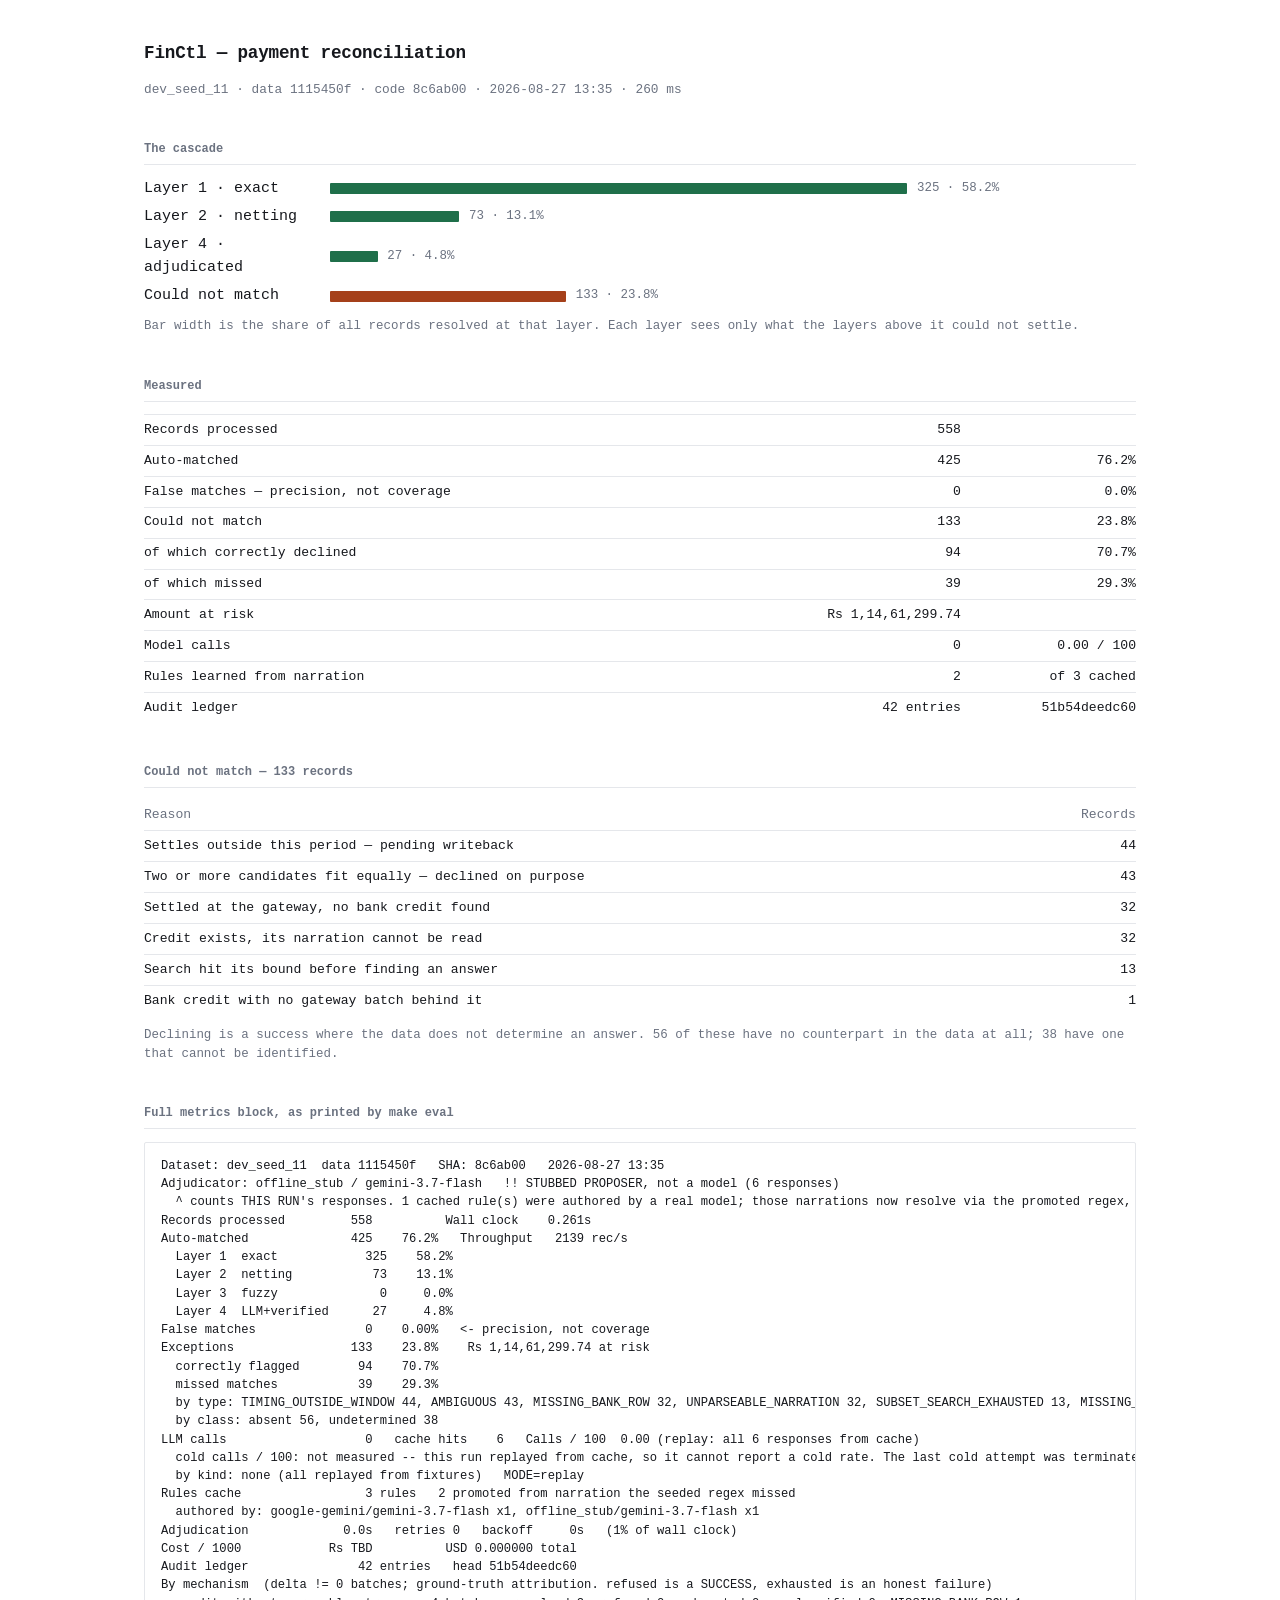
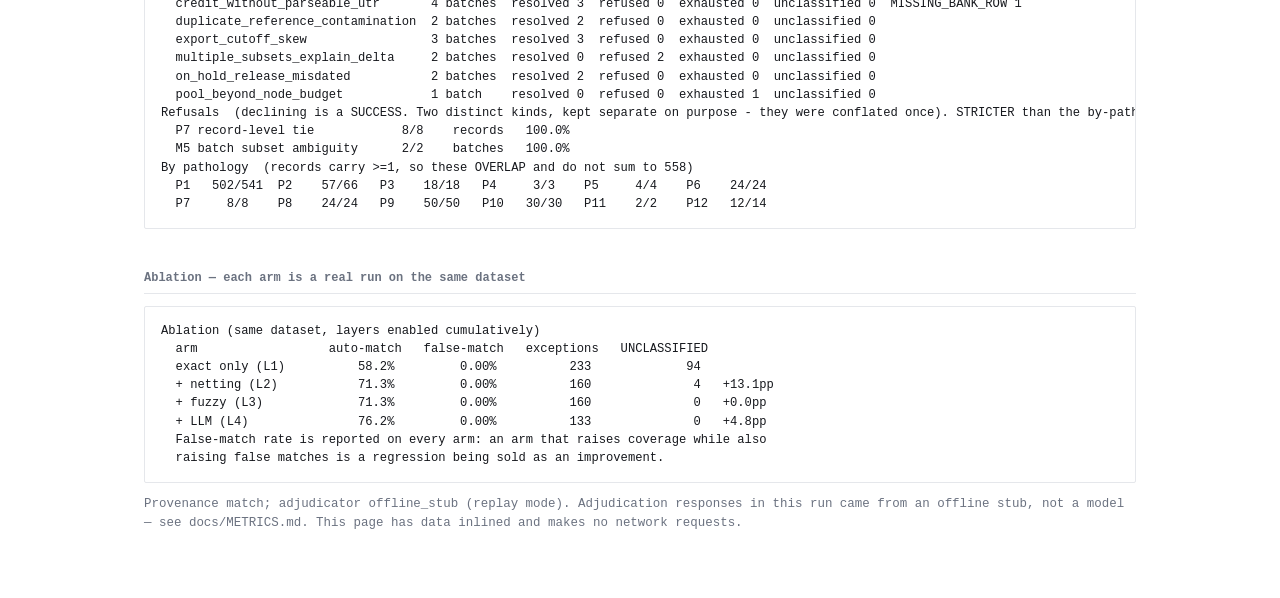
==== docs/index.html @ e1e8242c "Block 3: container, health check, static report, deploy blueprint Deploy artifacts, verified locally" ====
<!DOCTYPE html>
<html lang="en">
<head>
<meta charset="utf-8">
<meta name="viewport" content="width=device-width, initial-scale=1">
<title>FinCtl — reconciliation run</title>
<style>
  :root {
    --ink: #16181d; --muted: #6b7280; --rule: #e5e7eb; --bg: #ffffff;
    --resolved: #1f6f4a; --exception: #a5401a;
  }
  @media (prefers-color-scheme: dark) {
    :root {
      --ink: #e8eaed; --muted: #9aa0a6; --rule: #2c2f35; --bg: #14161a;
      --resolved: #4fae82; --exception: #d97a51;
    }
  }
  * { box-sizing: border-box; }
  body {
    margin: 0; padding: 2.5rem 1.25rem 4rem; background: var(--bg); color: var(--ink);
    font: 400 15px/1.55 ui-monospace, SFMono-Regular, "SF Mono", Menlo, Consolas, monospace;
    font-variant-numeric: tabular-nums;
  }
  main { max-width: 62rem; margin: 0 auto; }
  h1 { font-size: 1.1rem; font-weight: 600; margin: 0 0 .25rem; letter-spacing: -0.01em; }
  .run { color: var(--muted); font-size: .8rem; margin-bottom: 2.25rem; }
  h2 {
    font-size: .75rem; font-weight: 600; text-transform: none; color: var(--muted);
    margin: 2.5rem 0 .75rem; padding-bottom: .35rem; border-bottom: 1px solid var(--rule);
  }
  table { width: 100%; border-collapse: collapse; font-size: .82rem; }
  th { text-align: left; font-weight: 500; color: var(--muted); padding: .3rem 0; }
  td { padding: .3rem 0; border-top: 1px solid var(--rule); }
  td.n, th.n { text-align: right; font-variant-numeric: tabular-nums; }
  .cascade div { margin: .3rem 0; display: flex; align-items: center; gap: .6rem; }
  .cascade .bar {
    height: .7rem; background: var(--resolved); border-radius: 1px; min-width: 1px;
  }
  .cascade .lbl { width: 11rem; flex: none; }
  .cascade .val { color: var(--muted); font-size: .78rem; }
  .ex .bar { background: var(--exception); }
  pre {
    background: transparent; border: 1px solid var(--rule); border-radius: 2px;
    padding: .9rem 1rem; overflow-x: auto; font-size: .76rem; line-height: 1.5;
  }
  .note { color: var(--muted); font-size: .78rem; margin: .6rem 0 0; }
  a { color: inherit; }
  a:focus-visible, :focus-visible { outline: 2px solid currentColor; outline-offset: 2px; }
  @media (prefers-reduced-motion: reduce) { * { transition: none !important; } }
</style>
</head>
<body>
<main>
  <h1>FinCtl — payment reconciliation</h1>
  <p class="run">dev_seed_11 · data 1115450f · code 8c6ab00 · 2026-08-27 13:35 · 260 ms</p>

  <h2>The cascade</h2>
  <div class="cascade"><div><span class="lbl">Layer 1 · exact</span><span class="bar" style="width:58.24%"></span><span class="val">325 · 58.2%</span></div><div><span class="lbl">Layer 2 · netting</span><span class="bar" style="width:13.08%"></span><span class="val">73 · 13.1%</span></div><div><span class="lbl">Layer 4 · adjudicated</span><span class="bar" style="width:4.84%"></span><span class="val">27 · 4.8%</span></div><div class="ex"><span class="lbl">Could not match</span><span class="bar" style="width:23.84%"></span><span class="val">133 · 23.8%</span></div></div>
  <p class="note">Bar width is the share of all records resolved at that layer. Each layer sees only what the layers above it could not settle.</p>

  <h2>Measured</h2>
  <table>
    <tbody><tr><td>Records processed</td><td class='n'>558</td><td class='n'></td></tr><tr><td>Auto-matched</td><td class='n'>425</td><td class='n'>76.2%</td></tr><tr><td>False matches — precision, not coverage</td><td class='n'>0</td><td class='n'>0.0%</td></tr><tr><td>Could not match</td><td class='n'>133</td><td class='n'>23.8%</td></tr><tr><td>  of which correctly declined</td><td class='n'>94</td><td class='n'>70.7%</td></tr><tr><td>  of which missed</td><td class='n'>39</td><td class='n'>29.3%</td></tr><tr><td>Amount at risk</td><td class='n'>Rs 1,14,61,299.74</td><td class='n'></td></tr><tr><td>Model calls</td><td class='n'>0</td><td class='n'>0.00 / 100</td></tr><tr><td>Rules learned from narration</td><td class='n'>2</td><td class='n'>of 3 cached</td></tr><tr><td>Audit ledger</td><td class='n'>42 entries</td><td class='n'>51b54deedc60</td></tr></tbody>
  </table>

  <h2>Could not match — 133 records</h2>
  <table>
    <thead><tr><th>Reason</th><th class="n">Records</th></tr></thead>
    <tbody><tr><td>Settles outside this period — pending writeback</td><td class='n'>44</td></tr><tr><td>Two or more candidates fit equally — declined on purpose</td><td class='n'>43</td></tr><tr><td>Settled at the gateway, no bank credit found</td><td class='n'>32</td></tr><tr><td>Credit exists, its narration cannot be read</td><td class='n'>32</td></tr><tr><td>Search hit its bound before finding an answer</td><td class='n'>13</td></tr><tr><td>Bank credit with no gateway batch behind it</td><td class='n'>1</td></tr></tbody>
  </table>
  <p class="note">Declining is a success where the data does not determine an answer. 56 of these have no counterpart in the data at all; 38 have one that cannot be identified.</p>

  <h2>Full metrics block, as printed by <code>make eval</code></h2>
  <pre>Dataset: dev_seed_11  data 1115450f   SHA: 8c6ab00   2026-08-27 13:35
Adjudicator: offline_stub / gemini-3.7-flash   !! STUBBED PROPOSER, not a model (6 responses)
  ^ counts THIS RUN&#x27;s responses. 1 cached rule(s) were authored by a real model; those narrations now resolve via the promoted regex, so their fixtures are never consulted and the model does not appear above. Its contribution moved from the response cache into the rules cache, which is what promotion is for.
Records processed         558          Wall clock    0.261s
Auto-matched              425    76.2%   Throughput   2139 rec/s
  Layer 1  exact            325    58.2%
  Layer 2  netting           73    13.1%
  Layer 3  fuzzy              0     0.0%
  Layer 4  LLM+verified      27     4.8%
False matches               0    0.00%   &lt;- precision, not coverage
Exceptions                133    23.8%    Rs 1,14,61,299.74 at risk
  correctly flagged        94    70.7%
  missed matches           39    29.3%
  by type: TIMING_OUTSIDE_WINDOW 44, AMBIGUOUS 43, MISSING_BANK_ROW 32, UNPARSEABLE_NARRATION 32, SUBSET_SEARCH_EXHAUSTED 13, MISSING_GATEWAY_ROW 1
  by class: absent 56, undetermined 38
LLM calls                   0   cache hits    6   Calls / 100  0.00 (replay: all 6 responses from cache)
  cold calls / 100: not measured -- this run replayed from cache, so it cannot report a cold rate. The last cold attempt was terminated by provider quota exhaustion; see docs/METRICS.md.
  by kind: none (all replayed from fixtures)   MODE=replay
Rules cache                 3 rules   2 promoted from narration the seeded regex missed
  authored by: google-gemini/gemini-3.7-flash x1, offline_stub/gemini-3.7-flash x1
Adjudication             0.0s   retries 0   backoff     0s   (1% of wall clock)
Cost / 1000            Rs TBD          USD 0.000000 total
Audit ledger               42 entries   head 51b54deedc60
By mechanism  (delta != 0 batches; ground-truth attribution. refused is a SUCCESS, exhausted is an honest failure)
  credit_without_parseable_utr       4 batches  resolved 3  refused 0  exhausted 0  unclassified 0  MISSING_BANK_ROW 1
  duplicate_reference_contamination  2 batches  resolved 2  refused 0  exhausted 0  unclassified 0
  export_cutoff_skew                 3 batches  resolved 3  refused 0  exhausted 0  unclassified 0
  multiple_subsets_explain_delta     2 batches  resolved 0  refused 2  exhausted 0  unclassified 0
  on_hold_release_misdated           2 batches  resolved 2  refused 0  exhausted 0  unclassified 0
  pool_beyond_node_budget            1 batch    resolved 0  refused 0  exhausted 1  unclassified 0
Refusals  (declining is a SUCCESS. Two distinct kinds, kept separate on purpose - they were conflated once). STRICTER than the by-pathology row below: that asks whether the engine avoided a wrong answer, this asks whether it gave the right answer for the right reason - a declared AMBIGUOUS, not merely an absence.
  P7 record-level tie            8/8    records   100.0%
  M5 batch subset ambiguity      2/2    batches   100.0%
By pathology  (records carry &gt;=1, so these OVERLAP and do not sum to 558)
  P1   502/541  P2    57/66   P3    18/18   P4     3/3    P5     4/4    P6    24/24
  P7     8/8    P8    24/24   P9    50/50   P10   30/30   P11    2/2    P12   12/14</pre>

  <h2>Ablation — each arm is a real run on the same dataset</h2>
  <pre>
Ablation (same dataset, layers enabled cumulatively)
  arm                  auto-match   false-match   exceptions   UNCLASSIFIED
  exact only (L1)          58.2%         0.00%          233             94
  + netting (L2)           71.3%         0.00%          160              4   +13.1pp
  + fuzzy (L3)             71.3%         0.00%          160              0   +0.0pp
  + LLM (L4)               76.2%         0.00%          133              0   +4.8pp
  False-match rate is reported on every arm: an arm that raises coverage while also
  raising false matches is a regression being sold as an improvement.</pre>

  <p class="note">Provenance match; adjudicator offline_stub (replay mode). Adjudication responses in this run came from an offline stub, not a model — see docs/METRICS.md. This page has data inlined and makes no network requests.</p>
</main>
<script id="run-data" type="application/json">{
  "ablation": "\nAblation (same dataset, layers enabled cumulatively)\n  arm                  auto-match   false-match   exceptions   UNCLASSIFIED\n  exact only (L1)          58.2%         0.00%          233             94\n  + netting (L2)           71.3%         0.00%          160              4   +13.1pp\n  + fuzzy (L3)             71.3%         0.00%          160              0   +0.0pp\n  + LLM (L4)               76.2%         0.00%          133              0   +4.8pp\n  False-match rate is reported on every arm: an arm that raises coverage while also\n  raising false matches is a regression being sold as an improvement.",
  "at_risk_paise": 1146129974,
  "auto_matched": 425,
  "block": "Dataset: dev_seed_11  data 1115450f   SHA: 8c6ab00   2026-08-27 13:35\nAdjudicator: offline_stub / gemini-3.7-flash   !! STUBBED PROPOSER, not a model (6 responses)\n  ^ counts THIS RUN's responses. 1 cached rule(s) were authored by a real model; those narrations now resolve via the promoted regex, so their fixtures are never consulted and the model does not appear above. Its contribution moved from the response cache into the rules cache, which is what promotion is for.\nRecords processed         558          Wall clock    0.261s\nAuto-matched              425    76.2%   Throughput   2139 rec/s\n  Layer 1  exact            325    58.2%\n  Layer 2  netting           73    13.1%\n  Layer 3  fuzzy              0     0.0%\n  Layer 4  LLM+verified      27     4.8%\nFalse matches               0    0.00%   <- precision, not coverage\nExceptions                133    23.8%    Rs 1,14,61,299.74 at risk\n  correctly flagged        94    70.7%\n  missed matches           39    29.3%\n  by type: TIMING_OUTSIDE_WINDOW 44, AMBIGUOUS 43, MISSING_BANK_ROW 32, UNPARSEABLE_NARRATION 32, SUBSET_SEARCH_EXHAUSTED 13, MISSING_GATEWAY_ROW 1\n  by class: absent 56, undetermined 38\nLLM calls                   0   cache hits    6   Calls / 100  0.00 (replay: all 6 responses from cache)\n  cold calls / 100: not measured -- this run replayed from cache, so it cannot report a cold rate. The last cold attempt was terminated by provider quota exhaustion; see docs/METRICS.md.\n  by kind: none (all replayed from fixtures)   MODE=replay\nRules cache                 3 rules   2 promoted from narration the seeded regex missed\n  authored by: google-gemini/gemini-3.7-flash x1, offline_stub/gemini-3.7-flash x1\nAdjudication             0.0s   retries 0   backoff     0s   (1% of wall clock)\nCost / 1000            Rs TBD          USD 0.000000 total\nAudit ledger               42 entries   head 51b54deedc60\nBy mechanism  (delta != 0 batches; ground-truth attribution. refused is a SUCCESS, exhausted is an honest failure)\n  credit_without_parseable_utr       4 batches  resolved 3  refused 0  exhausted 0  unclassified 0  MISSING_BANK_ROW 1\n  duplicate_reference_contamination  2 batches  resolved 2  refused 0  exhausted 0  unclassified 0\n  export_cutoff_skew                 3 batches  resolved 3  refused 0  exhausted 0  unclassified 0\n  multiple_subsets_explain_delta     2 batches  resolved 0  refused 2  exhausted 0  unclassified 0\n  on_hold_release_misdated           2 batches  resolved 2  refused 0  exhausted 0  unclassified 0\n  pool_beyond_node_budget            1 batch    resolved 0  refused 0  exhausted 1  unclassified 0\nRefusals  (declining is a SUCCESS. Two distinct kinds, kept separate on purpose - they were conflated once). STRICTER than the by-pathology row below: that asks whether the engine avoided a wrong answer, this asks whether it gave the right answer for the right reason - a declared AMBIGUOUS, not merely an absence.\n  P7 record-level tie            8/8    records   100.0%\n  M5 batch subset ambiguity      2/2    batches   100.0%\nBy pathology  (records carry >=1, so these OVERLAP and do not sum to 558)\n  P1   502/541  P2    57/66   P3    18/18   P4     3/3    P5     4/4    P6    24/24\n  P7     8/8    P8    24/24   P9    50/50   P10   30/30   P11    2/2    P12   12/14",
  "by_class": {
    "absent": 56,
    "undetermined": 38
  },
  "by_mechanism": {
    "credit_without_parseable_utr": {
      "MISSING_BANK_ROW": 1,
      "batches": 4,
      "exhausted": 0,
      "refused": 0,
      "resolved": 3,
      "unclassified": 0
    },
    "duplicate_reference_contamination": {
      "batches": 2,
      "exhausted": 0,
      "refused": 0,
      "resolved": 2,
      "unclassified": 0
    },
    "export_cutoff_skew": {
      "batches": 3,
      "exhausted": 0,
      "refused": 0,
      "resolved": 3,
      "unclassified": 0
    },
    "multiple_subsets_explain_delta": {
      "batches": 2,
      "exhausted": 0,
      "refused": 2,
      "resolved": 0,
      "unclassified": 0
    },
    "on_hold_release_misdated": {
      "batches": 2,
      "exhausted": 0,
      "refused": 0,
      "resolved": 2,
      "unclassified": 0
    },
    "pool_beyond_node_budget": {
      "batches": 1,
      "exhausted": 1,
      "refused": 0,
      "resolved": 0,
      "unclassified": 0
    }
  },
  "by_type": {
    "AMBIGUOUS": 43,
    "MISSING_BANK_ROW": 32,
    "MISSING_GATEWAY_ROW": 1,
    "SUBSET_SEARCH_EXHAUSTED": 13,
    "TIMING_OUTSIDE_WINDOW": 44,
    "UNPARSEABLE_NARRATION": 32
  },
  "correctly_flagged": 94,
  "dataset": "dev_seed_11",
  "exceptions": 133,
  "false_matches": 0,
  "ledger": {
    "entries": 42,
    "head": "51b54deedc60475a459a8b2348e35f7e70ed0dfeee992569b59bfbdd0875f4ac"
  },
  "llm": {
    "cache_hits": 6,
    "calls": 0,
    "mode": "replay",
    "model_versions": [
      "gemini-3.7-flash"
    ],
    "provider": "offline_stub",
    "real_responses": 0,
    "retries": 0,
    "rules_by_source": {
      "google-gemini/gemini-3.7-flash": 1,
      "offline_stub/gemini-3.7-flash": 1
    },
    "rules_promoted": 2,
    "rules_total": 3,
    "stubbed": true
  },
  "missed_matches": 39,
  "per_layer": {
    "1": 325,
    "2": 73,
    "4": 27
  },
  "per_pathology": {
    "1": [
      502,
      541
    ],
    "10": [
      30,
      30
    ],
    "11": [
      2,
      2
    ],
    "12": [
      12,
      14
    ],
    "2": [
      57,
      66
    ],
    "3": [
      18,
      18
    ],
    "4": [
      3,
      3
    ],
    "5": [
      4,
      4
    ],
    "6": [
      24,
      24
    ],
    "7": [
      8,
      8
    ],
    "8": [
      24,
      24
    ],
    "9": [
      50,
      50
    ]
  },
  "provenance": {
    "dataset_sha": "1115450f",
    "git_sha": "8c6ab00",
    "manifest_state": "match",
    "started_at_utc": "2026-08-27 13:35",
    "trustworthy": true
  },
  "records": 558,
  "refusals": {
    "M5 batch subset ambiguity": [
      2,
      2
    ],
    "P7 record-level tie": [
      8,
      8
    ]
  },
  "unclassified": 0,
  "wall_clock_ms": 260
}</script>
</body>
</html>
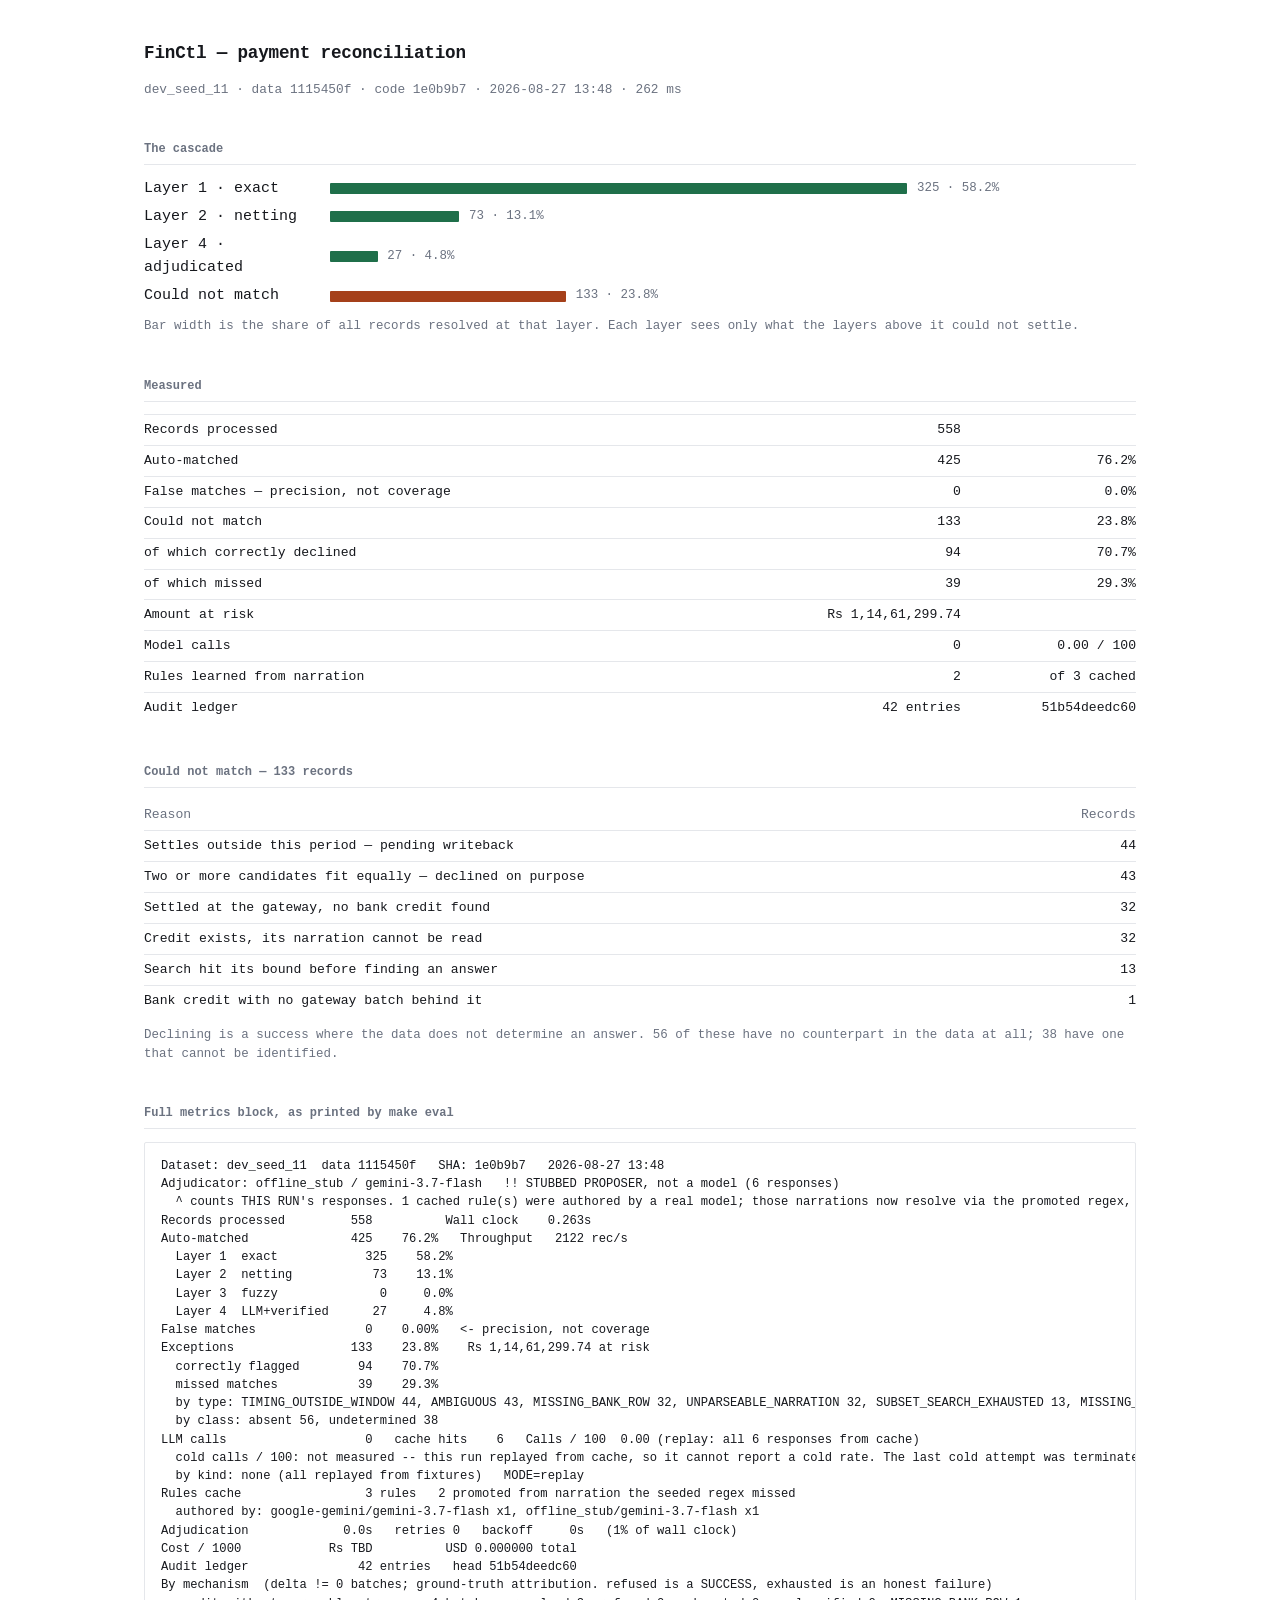
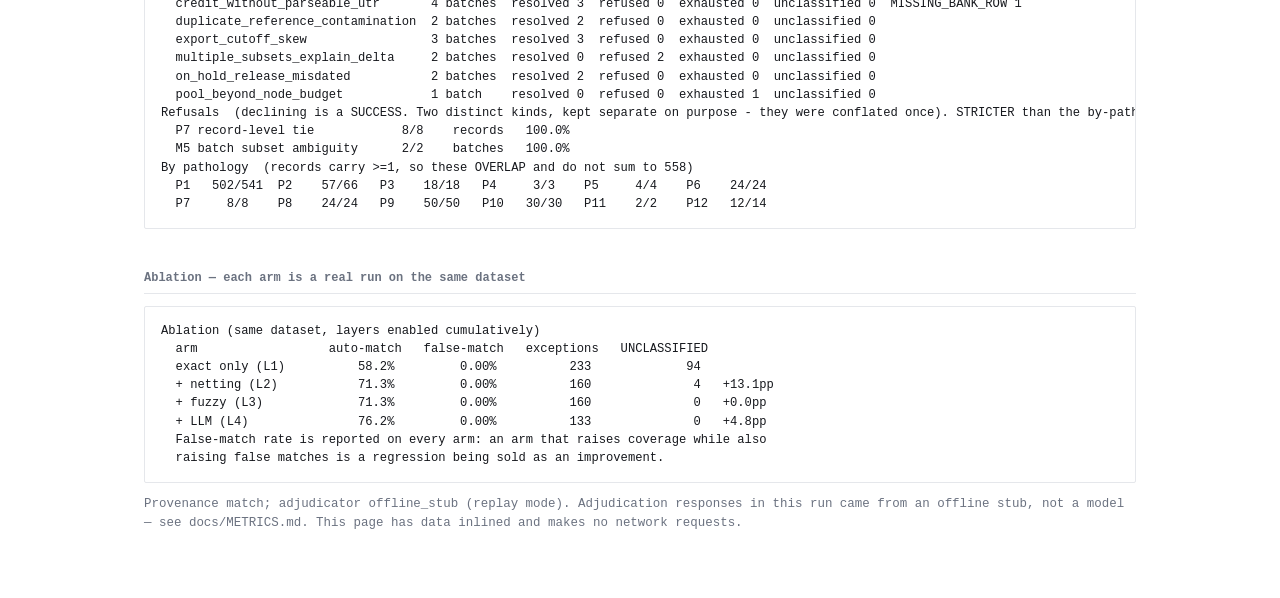
==== commit 4427bd48: "Re-render report so the published page names the commit that produced it" ====
--- a/docs/index.html
+++ b/docs/index.html
@@ -52,7 +52,7 @@
 <body>
 <main>
   <h1>FinCtl — payment reconciliation</h1>
-  <p class="run">dev_seed_11 · data 1115450f · code 8c6ab00 · 2026-08-27 13:35 · 260 ms</p>
+  <p class="run">dev_seed_11 · data 1115450f · code 1e0b9b7 · 2026-08-27 13:48 · 262 ms</p>
 
   <h2>The cascade</h2>
   <div class="cascade"><div><span class="lbl">Layer 1 · exact</span><span class="bar" style="width:58.24%"></span><span class="val">325 · 58.2%</span></div><div><span class="lbl">Layer 2 · netting</span><span class="bar" style="width:13.08%"></span><span class="val">73 · 13.1%</span></div><div><span class="lbl">Layer 4 · adjudicated</span><span class="bar" style="width:4.84%"></span><span class="val">27 · 4.8%</span></div><div class="ex"><span class="lbl">Could not match</span><span class="bar" style="width:23.84%"></span><span class="val">133 · 23.8%</span></div></div>
@@ -71,11 +71,11 @@
   <p class="note">Declining is a success where the data does not determine an answer. 56 of these have no counterpart in the data at all; 38 have one that cannot be identified.</p>
 
   <h2>Full metrics block, as printed by <code>make eval</code></h2>
-  <pre>Dataset: dev_seed_11  data 1115450f   SHA: 8c6ab00   2026-08-27 13:35
+  <pre>Dataset: dev_seed_11  data 1115450f   SHA: 1e0b9b7   2026-08-27 13:48
 Adjudicator: offline_stub / gemini-3.7-flash   !! STUBBED PROPOSER, not a model (6 responses)
   ^ counts THIS RUN&#x27;s responses. 1 cached rule(s) were authored by a real model; those narrations now resolve via the promoted regex, so their fixtures are never consulted and the model does not appear above. Its contribution moved from the response cache into the rules cache, which is what promotion is for.
-Records processed         558          Wall clock    0.261s
-Auto-matched              425    76.2%   Throughput   2139 rec/s
+Records processed         558          Wall clock    0.263s
+Auto-matched              425    76.2%   Throughput   2122 rec/s
   Layer 1  exact            325    58.2%
   Layer 2  netting           73    13.1%
   Layer 3  fuzzy              0     0.0%
@@ -125,7 +125,7 @@
   "ablation": "\nAblation (same dataset, layers enabled cumulatively)\n  arm                  auto-match   false-match   exceptions   UNCLASSIFIED\n  exact only (L1)          58.2%         0.00%          233             94\n  + netting (L2)           71.3%         0.00%          160              4   +13.1pp\n  + fuzzy (L3)             71.3%         0.00%          160              0   +0.0pp\n  + LLM (L4)               76.2%         0.00%          133              0   +4.8pp\n  False-match rate is reported on every arm: an arm that raises coverage while also\n  raising false matches is a regression being sold as an improvement.",
   "at_risk_paise": 1146129974,
   "auto_matched": 425,
-  "block": "Dataset: dev_seed_11  data 1115450f   SHA: 8c6ab00   2026-08-27 13:35\nAdjudicator: offline_stub / gemini-3.7-flash   !! STUBBED PROPOSER, not a model (6 responses)\n  ^ counts THIS RUN's responses. 1 cached rule(s) were authored by a real model; those narrations now resolve via the promoted regex, so their fixtures are never consulted and the model does not appear above. Its contribution moved from the response cache into the rules cache, which is what promotion is for.\nRecords processed         558          Wall clock    0.261s\nAuto-matched              425    76.2%   Throughput   2139 rec/s\n  Layer 1  exact            325    58.2%\n  Layer 2  netting           73    13.1%\n  Layer 3  fuzzy              0     0.0%\n  Layer 4  LLM+verified      27     4.8%\nFalse matches               0    0.00%   <- precision, not coverage\nExceptions                133    23.8%    Rs 1,14,61,299.74 at risk\n  correctly flagged        94    70.7%\n  missed matches           39    29.3%\n  by type: TIMING_OUTSIDE_WINDOW 44, AMBIGUOUS 43, MISSING_BANK_ROW 32, UNPARSEABLE_NARRATION 32, SUBSET_SEARCH_EXHAUSTED 13, MISSING_GATEWAY_ROW 1\n  by class: absent 56, undetermined 38\nLLM calls                   0   cache hits    6   Calls / 100  0.00 (replay: all 6 responses from cache)\n  cold calls / 100: not measured -- this run replayed from cache, so it cannot report a cold rate. The last cold attempt was terminated by provider quota exhaustion; see docs/METRICS.md.\n  by kind: none (all replayed from fixtures)   MODE=replay\nRules cache                 3 rules   2 promoted from narration the seeded regex missed\n  authored by: google-gemini/gemini-3.7-flash x1, offline_stub/gemini-3.7-flash x1\nAdjudication             0.0s   retries 0   backoff     0s   (1% of wall clock)\nCost / 1000            Rs TBD          USD 0.000000 total\nAudit ledger               42 entries   head 51b54deedc60\nBy mechanism  (delta != 0 batches; ground-truth attribution. refused is a SUCCESS, exhausted is an honest failure)\n  credit_without_parseable_utr       4 batches  resolved 3  refused 0  exhausted 0  unclassified 0  MISSING_BANK_ROW 1\n  duplicate_reference_contamination  2 batches  resolved 2  refused 0  exhausted 0  unclassified 0\n  export_cutoff_skew                 3 batches  resolved 3  refused 0  exhausted 0  unclassified 0\n  multiple_subsets_explain_delta     2 batches  resolved 0  refused 2  exhausted 0  unclassified 0\n  on_hold_release_misdated           2 batches  resolved 2  refused 0  exhausted 0  unclassified 0\n  pool_beyond_node_budget            1 batch    resolved 0  refused 0  exhausted 1  unclassified 0\nRefusals  (declining is a SUCCESS. Two distinct kinds, kept separate on purpose - they were conflated once). STRICTER than the by-pathology row below: that asks whether the engine avoided a wrong answer, this asks whether it gave the right answer for the right reason - a declared AMBIGUOUS, not merely an absence.\n  P7 record-level tie            8/8    records   100.0%\n  M5 batch subset ambiguity      2/2    batches   100.0%\nBy pathology  (records carry >=1, so these OVERLAP and do not sum to 558)\n  P1   502/541  P2    57/66   P3    18/18   P4     3/3    P5     4/4    P6    24/24\n  P7     8/8    P8    24/24   P9    50/50   P10   30/30   P11    2/2    P12   12/14",
+  "block": "Dataset: dev_seed_11  data 1115450f   SHA: 1e0b9b7   2026-08-27 13:48\nAdjudicator: offline_stub / gemini-3.7-flash   !! STUBBED PROPOSER, not a model (6 responses)\n  ^ counts THIS RUN's responses. 1 cached rule(s) were authored by a real model; those narrations now resolve via the promoted regex, so their fixtures are never consulted and the model does not appear above. Its contribution moved from the response cache into the rules cache, which is what promotion is for.\nRecords processed         558          Wall clock    0.263s\nAuto-matched              425    76.2%   Throughput   2122 rec/s\n  Layer 1  exact            325    58.2%\n  Layer 2  netting           73    13.1%\n  Layer 3  fuzzy              0     0.0%\n  Layer 4  LLM+verified      27     4.8%\nFalse matches               0    0.00%   <- precision, not coverage\nExceptions                133    23.8%    Rs 1,14,61,299.74 at risk\n  correctly flagged        94    70.7%\n  missed matches           39    29.3%\n  by type: TIMING_OUTSIDE_WINDOW 44, AMBIGUOUS 43, MISSING_BANK_ROW 32, UNPARSEABLE_NARRATION 32, SUBSET_SEARCH_EXHAUSTED 13, MISSING_GATEWAY_ROW 1\n  by class: absent 56, undetermined 38\nLLM calls                   0   cache hits    6   Calls / 100  0.00 (replay: all 6 responses from cache)\n  cold calls / 100: not measured -- this run replayed from cache, so it cannot report a cold rate. The last cold attempt was terminated by provider quota exhaustion; see docs/METRICS.md.\n  by kind: none (all replayed from fixtures)   MODE=replay\nRules cache                 3 rules   2 promoted from narration the seeded regex missed\n  authored by: google-gemini/gemini-3.7-flash x1, offline_stub/gemini-3.7-flash x1\nAdjudication             0.0s   retries 0   backoff     0s   (1% of wall clock)\nCost / 1000            Rs TBD          USD 0.000000 total\nAudit ledger               42 entries   head 51b54deedc60\nBy mechanism  (delta != 0 batches; ground-truth attribution. refused is a SUCCESS, exhausted is an honest failure)\n  credit_without_parseable_utr       4 batches  resolved 3  refused 0  exhausted 0  unclassified 0  MISSING_BANK_ROW 1\n  duplicate_reference_contamination  2 batches  resolved 2  refused 0  exhausted 0  unclassified 0\n  export_cutoff_skew                 3 batches  resolved 3  refused 0  exhausted 0  unclassified 0\n  multiple_subsets_explain_delta     2 batches  resolved 0  refused 2  exhausted 0  unclassified 0\n  on_hold_release_misdated           2 batches  resolved 2  refused 0  exhausted 0  unclassified 0\n  pool_beyond_node_budget            1 batch    resolved 0  refused 0  exhausted 1  unclassified 0\nRefusals  (declining is a SUCCESS. Two distinct kinds, kept separate on purpose - they were conflated once). STRICTER than the by-pathology row below: that asks whether the engine avoided a wrong answer, this asks whether it gave the right answer for the right reason - a declared AMBIGUOUS, not merely an absence.\n  P7 record-level tie            8/8    records   100.0%\n  M5 batch subset ambiguity      2/2    batches   100.0%\nBy pathology  (records carry >=1, so these OVERLAP and do not sum to 558)\n  P1   502/541  P2    57/66   P3    18/18   P4     3/3    P5     4/4    P6    24/24\n  P7     8/8    P8    24/24   P9    50/50   P10   30/30   P11    2/2    P12   12/14",
   "by_class": {
     "absent": 56,
     "undetermined": 38
@@ -267,9 +267,9 @@
   },
   "provenance": {
     "dataset_sha": "1115450f",
-    "git_sha": "8c6ab00",
+    "git_sha": "1e0b9b7",
     "manifest_state": "match",
-    "started_at_utc": "2026-08-27 13:35",
+    "started_at_utc": "2026-08-27 13:48",
     "trustworthy": true
   },
   "records": 558,
@@ -284,7 +284,7 @@
     ]
   },
   "unclassified": 0,
-  "wall_clock_ms": 260
+  "wall_clock_ms": 262
 }</script>
 </body>
 </html>
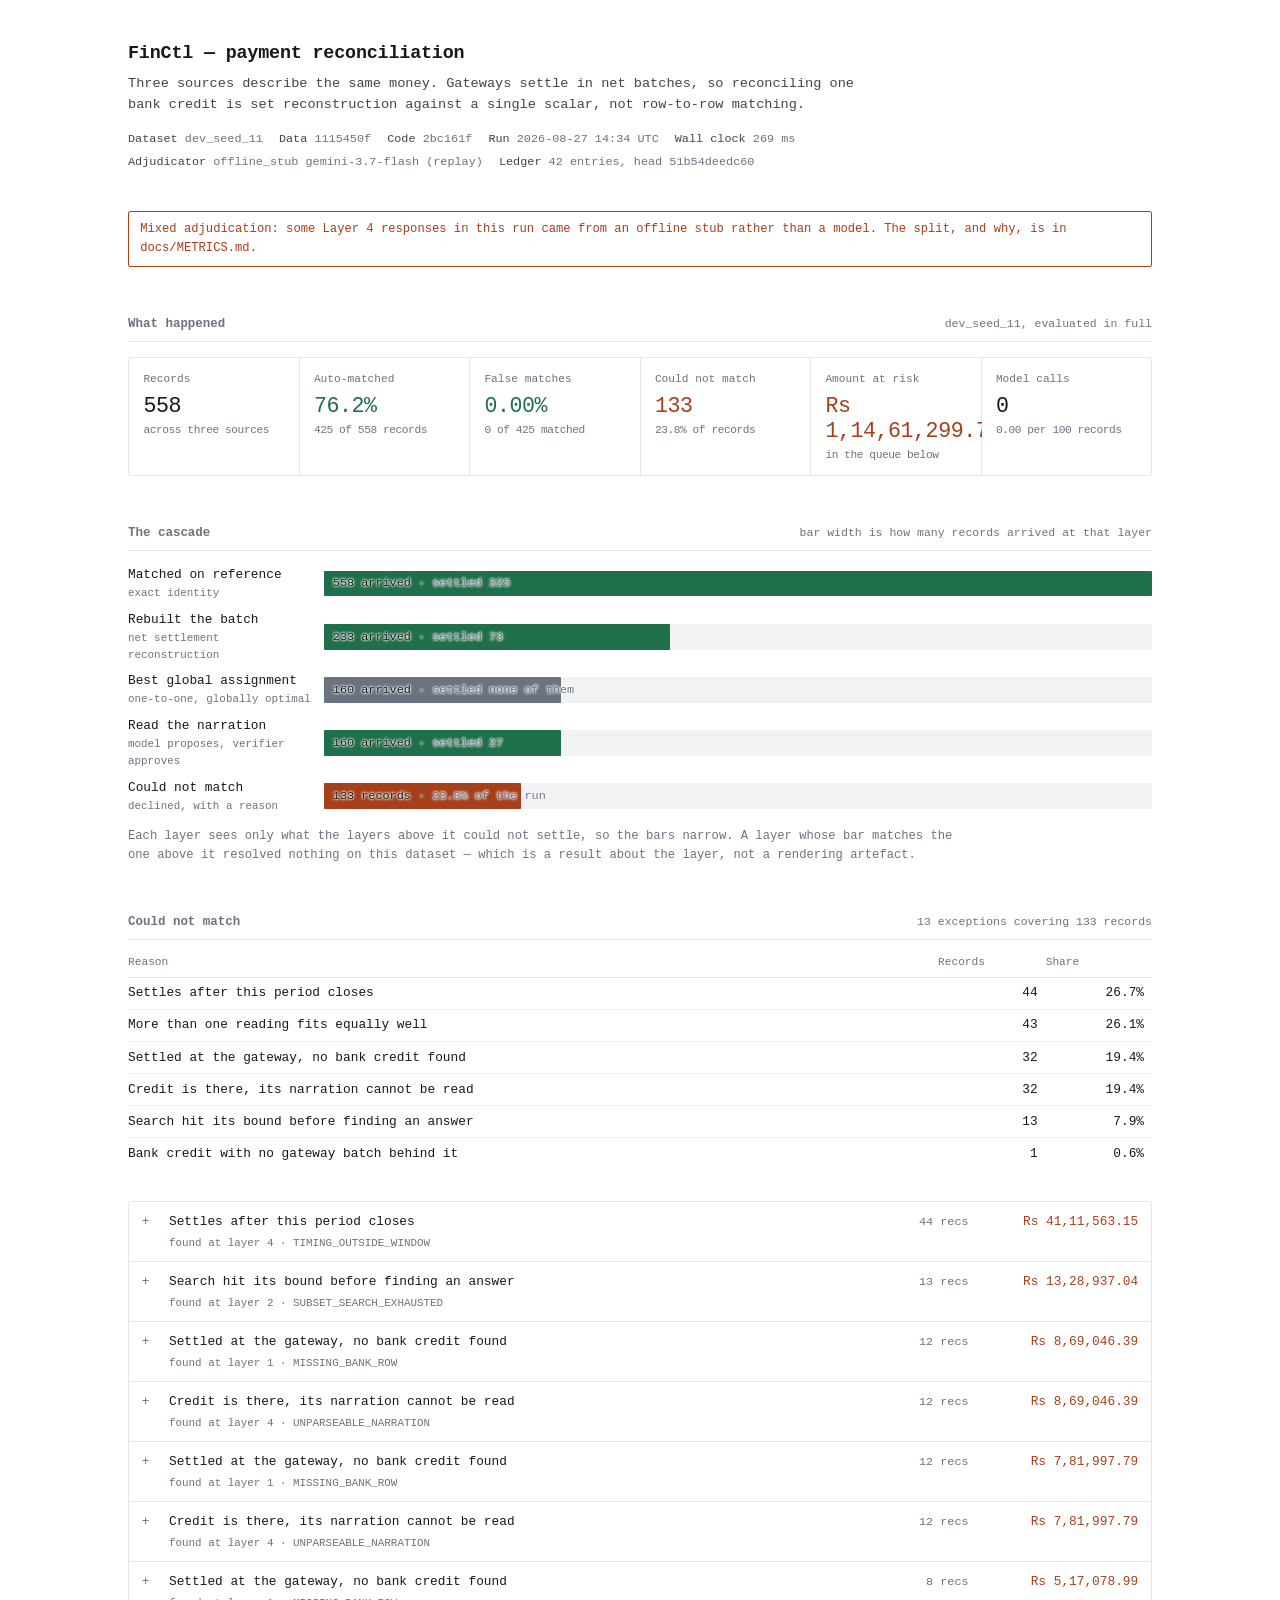
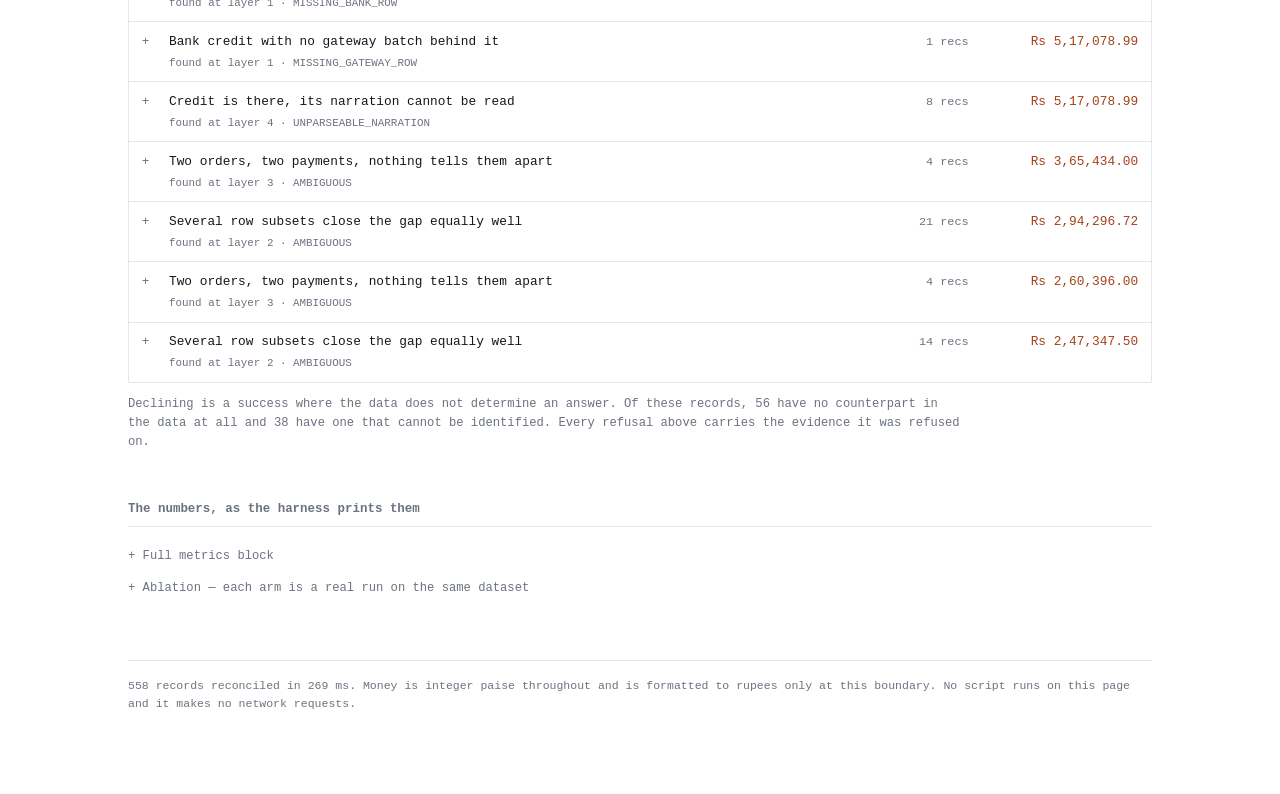
==== commit f1362617: "Block 4: the reconciliation UI Five cascade bars sized by records ARRIVING at each layer, not by wha" ====
--- a/docs/index.html
+++ b/docs/index.html
@@ -4,78 +4,401 @@
 <meta charset="utf-8">
 <meta name="viewport" content="width=device-width, initial-scale=1">
 <title>FinCtl — reconciliation run</title>
+<meta name="description" content="Payment reconciliation: what matched, what did not, and why.">
 <style>
+/* FinCtl UI. Inlined into the page by scripts/render_report.py -- kept as a real file so it is
+   editable and reviewable, but never fetched at runtime. No framework, no build step.
+
+   Palette: grayscale, plus exactly two accents. One for money that reconciled, one for money that
+   did not. A third colour would imply a third outcome, and there are only two. */
+
+:root {
+  --ink: #16181d;
+  --ink-2: #40454e;
+  --muted: #6b7280;
+  --rule: #e3e6ea;
+  --rule-2: #f0f2f4;
+  --bg: #ffffff;
+  --bg-2: #fafbfc;
+
+  --resolved: #1f6f4a;
+  --exception: #a5401a;
+
+  --focus: #16181d;
+
+  --mono: ui-monospace, SFMono-Regular, "SF Mono", Menlo, Consolas, "Liberation Mono", monospace;
+}
+
+@media (prefers-color-scheme: dark) {
   :root {
-    --ink: #16181d; --muted: #6b7280; --rule: #e5e7eb; --bg: #ffffff;
-    --resolved: #1f6f4a; --exception: #a5401a;
+    --ink: #e8eaed;
+    --ink-2: #b8bdc5;
+    --muted: #9aa0a6;
+    --rule: #2c3037;
+    --rule-2: #21242a;
+    --bg: #14161a;
+    --bg-2: #191c21;
+
+    --resolved: #52b184;
+    --exception: #dd8055;
+
+    --focus: #e8eaed;
   }
-  @media (prefers-color-scheme: dark) {
-    :root {
-      --ink: #e8eaed; --muted: #9aa0a6; --rule: #2c2f35; --bg: #14161a;
-      --resolved: #4fae82; --exception: #d97a51;
-    }
+}
+
+* { box-sizing: border-box; }
+
+html { -webkit-text-size-adjust: 100%; }
+
+body {
+  margin: 0;
+  padding: 2.5rem 1.25rem 5rem;
+  background: var(--bg);
+  color: var(--ink);
+  /* Monospace with tabular numerals everywhere: every number on this page is meant to be
+     compared against the number above it, and proportional digits break vertical alignment. */
+  font: 400 15px/1.55 var(--mono);
+  font-variant-numeric: tabular-nums;
+  -moz-font-feature-settings: "tnum";
+  font-feature-settings: "tnum";
+}
+
+main { max-width: 64rem; margin: 0 auto; }
+
+/* --- header ------------------------------------------------------------------------------ */
+
+h1 {
+  font-size: 1.15rem;
+  font-weight: 600;
+  letter-spacing: -0.01em;
+  margin: 0 0 .3rem;
+}
+
+.tagline { color: var(--ink-2); margin: 0 0 .9rem; font-size: .85rem; max-width: 46rem; }
+
+.provenance {
+  color: var(--muted);
+  font-size: .74rem;
+  margin: 0 0 2.5rem;
+  display: flex;
+  flex-wrap: wrap;
+  gap: .3rem 1rem;
+}
+.provenance b { font-weight: 500; color: var(--ink-2); }
+
+.warn {
+  color: var(--exception);
+  border: 1px solid currentColor;
+  border-radius: 2px;
+  padding: .5rem .7rem;
+  font-size: .76rem;
+  margin: 0 0 1.75rem;
+}
+
+h2 {
+  font-size: .78rem;
+  font-weight: 600;
+  color: var(--muted);
+  margin: 3rem 0 .9rem;
+  padding-bottom: .4rem;
+  border-bottom: 1px solid var(--rule);
+  display: flex;
+  justify-content: space-between;
+  align-items: baseline;
+  gap: 1rem;
+}
+h2 .aside { font-weight: 400; font-size: .72rem; }
+
+.note { color: var(--muted); font-size: .76rem; margin: .8rem 0 0; max-width: 52rem; }
+
+/* --- metrics strip ----------------------------------------------------------------------- */
+
+.strip {
+  display: grid;
+  grid-template-columns: repeat(auto-fit, minmax(9.5rem, 1fr));
+  gap: 1px;
+  background: var(--rule);
+  border: 1px solid var(--rule);
+  border-radius: 2px;
+  overflow: hidden;
+}
+
+.cell { background: var(--bg); padding: .85rem .9rem; }
+.cell dt { color: var(--muted); font-size: .7rem; margin: 0 0 .35rem; font-weight: 400; }
+.cell dd {
+  margin: 0;
+  font-size: 1.35rem;
+  font-weight: 500;
+  letter-spacing: -0.02em;
+  line-height: 1.15;
+}
+.cell .sub { display: block; font-size: .7rem; color: var(--muted); margin-top: .3rem; font-weight: 400; }
+.cell.good dd { color: var(--resolved); }
+.cell.bad dd { color: var(--exception); }
+
+/* --- cascade ----------------------------------------------------------------------------- */
+
+.cascade { display: flex; flex-direction: column; gap: .5rem; }
+
+.rung { display: grid; grid-template-columns: 11.5rem 1fr; gap: .75rem; align-items: center; }
+.rung .lbl { font-size: .8rem; }
+.rung .lbl small { display: block; color: var(--muted); font-size: .68rem; }
+
+.track {
+  position: relative;
+  background: var(--rule-2);
+  border-radius: 1px;
+  height: 1.6rem;
+  display: flex;
+  align-items: center;
+}
+
+/* Width is set inline from the data, because the value IS the datum -- a stylesheet cannot know
+   it. Nothing else about the bar is inline. */
+.fill { height: 100%; background: var(--resolved); border-radius: 1px; min-width: 2px; }
+.rung.dead .fill { background: var(--muted); }
+.rung.out .fill { background: var(--exception); }
+
+.rung .qty {
+  position: absolute;
+  left: .55rem;
+  font-size: .74rem;
+  color: var(--ink);
+  /* The label sits on top of the fill, which can be either accent or the track behind it.
+     A shadow in the page background colour keeps it legible over all three without a second
+     colour or an opacity trick. */
+  text-shadow: 0 0 3px var(--bg), 0 0 3px var(--bg), 0 0 2px var(--bg);
+}
+.rung .qty .of { color: var(--muted); }
+
+/* --- exception table --------------------------------------------------------------------- */
+
+.by-type {
+  width: 100%;
+  border-collapse: collapse;
+  font-size: .8rem;
+  margin-bottom: 2rem;
+}
+.by-type th {
+  text-align: left;
+  font-weight: 500;
+  color: var(--muted);
+  font-size: .7rem;
+  padding: 0 .5rem .35rem 0;
+  border-bottom: 1px solid var(--rule);
+}
+.by-type td { padding: .35rem .5rem .35rem 0; border-bottom: 1px solid var(--rule-2); }
+.by-type tr:last-child td { border-bottom: none; }
+
+/* Money and counts right-aligned, always. A column of amounts is read by scanning the ones
+   digit, and centring or left-aligning them makes that impossible. */
+.num { text-align: right; font-variant-numeric: tabular-nums; white-space: nowrap; }
+th.num { padding-right: 0; }
+
+.queue { display: flex; flex-direction: column; gap: 1px; background: var(--rule); border: 1px solid var(--rule); border-radius: 2px; }
+
+/* <details>/<summary> rather than a scripted table: keyboard operation, Enter/Space, and screen
+   reader expanded-state come from the element for free, and no JS means no way for the toggle to
+   break. The grid gives the alignment a table would. */
+.item { background: var(--bg); }
+.item > summary {
+  display: grid;
+  grid-template-columns: 1.1rem 1fr 6.5rem 10rem;
+  gap: .6rem;
+  align-items: baseline;
+  padding: .6rem .8rem;
+  cursor: pointer;
+  list-style: none;
+  font-size: .8rem;
+}
+.item > summary::-webkit-details-marker { display: none; }
+.item > summary:hover { background: var(--bg-2); }
+
+/* Text marker, not an icon pack. */
+.item > summary .mark { color: var(--muted); font-size: .8rem; user-select: none; }
+.item > summary .mark::before { content: "+"; }
+.item[open] > summary .mark::before { content: "\2212"; }
+
+.item > summary .what { color: var(--ink); }
+.item > summary .where { display: block; color: var(--muted); font-size: .68rem; margin-top: .2rem; }
+.item > summary .cnt { color: var(--muted); font-size: .74rem; }
+.item > summary .amt { color: var(--exception); }
+
+.body { padding: .2rem .8rem 1.1rem 2.5rem; border-top: 1px solid var(--rule-2); }
+.body > p { margin: .8rem 0 0; font-size: .78rem; color: var(--ink-2); max-width: 52rem; }
+
+.body h3 {
+  font-size: .68rem;
+  font-weight: 600;
+  color: var(--muted);
+  margin: 1.4rem 0 .5rem;
+}
+.body h3 .flag { font-weight: 400; color: var(--exception); }
+.body h3 .ok { font-weight: 400; color: var(--muted); }
+
+.ev { width: 100%; border-collapse: collapse; font-size: .74rem; }
+.ev th {
+  text-align: left;
+  font-weight: 500;
+  color: var(--muted);
+  font-size: .67rem;
+  padding: 0 .6rem .3rem 0;
+  border-bottom: 1px solid var(--rule);
+  white-space: nowrap;
+}
+.ev td {
+  padding: .3rem .6rem .3rem 0;
+  border-bottom: 1px solid var(--rule-2);
+  vertical-align: top;
+}
+.ev tr:last-child td { border-bottom: none; }
+.ev .rid { color: var(--ink-2); white-space: nowrap; }
+.ev .keys { color: var(--muted); font-size: .69rem; }
+.ev .keys span { margin-right: .7rem; white-space: nowrap; }
+.ev .pair td { border-bottom: none; padding-bottom: 0; }
+.ev .pairsum { color: var(--resolved); }
+
+.subset { margin: 0 0 .5rem; }
+.subset .ids { color: var(--ink-2); }
+.subset .eq { color: var(--muted); }
+
+.trail { width: 100%; border-collapse: collapse; font-size: .72rem; }
+.trail th {
+  text-align: left; font-weight: 500; color: var(--muted); font-size: .67rem;
+  padding: 0 .6rem .3rem 0; border-bottom: 1px solid var(--rule);
+}
+.trail td { padding: .3rem .6rem; border-bottom: 1px solid var(--rule-2); vertical-align: top; }
+.trail td:first-child { padding-left: 0; }
+.trail tr:last-child td { border-bottom: none; }
+.trail .hash { color: var(--muted); white-space: nowrap; }
+.trail .det { color: var(--ink-2); }
+
+.empty {
+  padding: 1.5rem .9rem;
+  color: var(--muted);
+  font-size: .78rem;
+  text-align: center;
+  background: var(--bg);
+}
+.empty code {
+  color: var(--ink);
+  background: var(--rule-2);
+  padding: .1rem .35rem;
+  border-radius: 2px;
+}
+
+/* --- raw blocks -------------------------------------------------------------------------- */
+
+pre {
+  background: var(--bg-2);
+  border: 1px solid var(--rule);
+  border-radius: 2px;
+  padding: .9rem 1rem;
+  overflow-x: auto;
+  font-size: .72rem;
+  line-height: 1.5;
+  margin: 0;
+}
+
+details.raw > summary {
+  cursor: pointer;
+  font-size: .76rem;
+  color: var(--muted);
+  padding: .4rem 0;
+  list-style: none;
+}
+details.raw > summary::-webkit-details-marker { display: none; }
+details.raw > summary::before { content: "+ "; }
+details.raw[open] > summary::before { content: "\2212 "; }
+details.raw > summary:hover { color: var(--ink); }
+
+footer {
+  margin-top: 3.5rem;
+  padding-top: 1rem;
+  border-top: 1px solid var(--rule);
+  color: var(--muted);
+  font-size: .72rem;
+}
+footer a { color: inherit; }
+
+/* --- focus, motion, small screens -------------------------------------------------------- */
+
+/* Visible focus on everything interactive, including summary elements, which several UA
+   stylesheets leave unstyled. */
+a:focus-visible,
+summary:focus-visible,
+[tabindex]:focus-visible {
+  outline: 2px solid var(--focus);
+  outline-offset: 2px;
+  border-radius: 1px;
+}
+summary:focus:not(:focus-visible) { outline: none; }
+
+@media (prefers-reduced-motion: reduce) {
+  *, *::before, *::after {
+    animation-duration: 0.01ms !important;
+    animation-iteration-count: 1 !important;
+    transition-duration: 0.01ms !important;
+    scroll-behavior: auto !important;
   }
-  * { box-sizing: border-box; }
-  body {
-    margin: 0; padding: 2.5rem 1.25rem 4rem; background: var(--bg); color: var(--ink);
-    font: 400 15px/1.55 ui-monospace, SFMono-Regular, "SF Mono", Menlo, Consolas, monospace;
-    font-variant-numeric: tabular-nums;
+}
+
+@media (max-width: 46rem) {
+  body { padding: 1.75rem .9rem 4rem; font-size: 14px; }
+
+  /* The cascade stacks: a 11.5rem label column plus a bar does not fit a phone, and shrinking
+     the label to fit would truncate the layer names, which are the point. */
+  .rung { grid-template-columns: 1fr; gap: .3rem; }
+  .rung .lbl small { display: inline; margin-left: .4rem; }
+
+  /* Amount stays on its own row and stays right-aligned rather than being dropped -- it is the
+     column an operator triages on. */
+  .item > summary {
+    grid-template-columns: 1.1rem 1fr;
+    row-gap: .35rem;
   }
-  main { max-width: 62rem; margin: 0 auto; }
-  h1 { font-size: 1.1rem; font-weight: 600; margin: 0 0 .25rem; letter-spacing: -0.01em; }
-  .run { color: var(--muted); font-size: .8rem; margin-bottom: 2.25rem; }
-  h2 {
-    font-size: .75rem; font-weight: 600; text-transform: none; color: var(--muted);
-    margin: 2.5rem 0 .75rem; padding-bottom: .35rem; border-bottom: 1px solid var(--rule);
-  }
-  table { width: 100%; border-collapse: collapse; font-size: .82rem; }
-  th { text-align: left; font-weight: 500; color: var(--muted); padding: .3rem 0; }
-  td { padding: .3rem 0; border-top: 1px solid var(--rule); }
-  td.n, th.n { text-align: right; font-variant-numeric: tabular-nums; }
-  .cascade div { margin: .3rem 0; display: flex; align-items: center; gap: .6rem; }
-  .cascade .bar {
-    height: .7rem; background: var(--resolved); border-radius: 1px; min-width: 1px;
-  }
-  .cascade .lbl { width: 11rem; flex: none; }
-  .cascade .val { color: var(--muted); font-size: .78rem; }
-  .ex .bar { background: var(--exception); }
-  pre {
-    background: transparent; border: 1px solid var(--rule); border-radius: 2px;
-    padding: .9rem 1rem; overflow-x: auto; font-size: .76rem; line-height: 1.5;
-  }
-  .note { color: var(--muted); font-size: .78rem; margin: .6rem 0 0; }
-  a { color: inherit; }
-  a:focus-visible, :focus-visible { outline: 2px solid currentColor; outline-offset: 2px; }
-  @media (prefers-reduced-motion: reduce) { * { transition: none !important; } }
+  .item > summary .cnt,
+  .item > summary .amt { grid-column: 2; text-align: left; }
+  .item > summary .amt { font-size: .85rem; }
+
+  .body { padding-left: 1rem; }
+
+  /* Evidence tables scroll rather than reflow: the row-id and amount columns must stay on one
+     line to remain comparable. */
+  .ev-wrap, .trail-wrap { overflow-x: auto; }
+
+  .cell dd { font-size: 1.2rem; }
+}
+
 </style>
 </head>
 <body>
 <main>
-  <h1>FinCtl — payment reconciliation</h1>
-  <p class="run">dev_seed_11 · data 1115450f · code 1e0b9b7 · 2026-08-27 13:48 · 262 ms</p>
-
-  <h2>The cascade</h2>
-  <div class="cascade"><div><span class="lbl">Layer 1 · exact</span><span class="bar" style="width:58.24%"></span><span class="val">325 · 58.2%</span></div><div><span class="lbl">Layer 2 · netting</span><span class="bar" style="width:13.08%"></span><span class="val">73 · 13.1%</span></div><div><span class="lbl">Layer 4 · adjudicated</span><span class="bar" style="width:4.84%"></span><span class="val">27 · 4.8%</span></div><div class="ex"><span class="lbl">Could not match</span><span class="bar" style="width:23.84%"></span><span class="val">133 · 23.8%</span></div></div>
-  <p class="note">Bar width is the share of all records resolved at that layer. Each layer sees only what the layers above it could not settle.</p>
-
-  <h2>Measured</h2>
-  <table>
-    <tbody><tr><td>Records processed</td><td class='n'>558</td><td class='n'></td></tr><tr><td>Auto-matched</td><td class='n'>425</td><td class='n'>76.2%</td></tr><tr><td>False matches — precision, not coverage</td><td class='n'>0</td><td class='n'>0.0%</td></tr><tr><td>Could not match</td><td class='n'>133</td><td class='n'>23.8%</td></tr><tr><td>  of which correctly declined</td><td class='n'>94</td><td class='n'>70.7%</td></tr><tr><td>  of which missed</td><td class='n'>39</td><td class='n'>29.3%</td></tr><tr><td>Amount at risk</td><td class='n'>Rs 1,14,61,299.74</td><td class='n'></td></tr><tr><td>Model calls</td><td class='n'>0</td><td class='n'>0.00 / 100</td></tr><tr><td>Rules learned from narration</td><td class='n'>2</td><td class='n'>of 3 cached</td></tr><tr><td>Audit ledger</td><td class='n'>42 entries</td><td class='n'>51b54deedc60</td></tr></tbody>
-  </table>
-
-  <h2>Could not match — 133 records</h2>
-  <table>
-    <thead><tr><th>Reason</th><th class="n">Records</th></tr></thead>
-    <tbody><tr><td>Settles outside this period — pending writeback</td><td class='n'>44</td></tr><tr><td>Two or more candidates fit equally — declined on purpose</td><td class='n'>43</td></tr><tr><td>Settled at the gateway, no bank credit found</td><td class='n'>32</td></tr><tr><td>Credit exists, its narration cannot be read</td><td class='n'>32</td></tr><tr><td>Search hit its bound before finding an answer</td><td class='n'>13</td></tr><tr><td>Bank credit with no gateway batch behind it</td><td class='n'>1</td></tr></tbody>
-  </table>
-  <p class="note">Declining is a success where the data does not determine an answer. 56 of these have no counterpart in the data at all; 38 have one that cannot be identified.</p>
-
-  <h2>Full metrics block, as printed by <code>make eval</code></h2>
-  <pre>Dataset: dev_seed_11  data 1115450f   SHA: 1e0b9b7   2026-08-27 13:48
+  <h1>FinCtl &mdash; payment reconciliation</h1>
+  <p class="tagline">Three sources describe the same money. Gateways settle in net batches, so reconciling one bank credit is set reconstruction against a single scalar, not row-to-row matching.</p>
+  <p class="provenance"><span><b>Dataset</b> dev_seed_11</span> <span><b>Data</b> 1115450f</span> <span><b>Code</b> 2bc161f</span> <span><b>Run</b> 2026-08-27 14:34 UTC</span> <span><b>Wall clock</b> 269 ms</span> <span><b>Adjudicator</b> offline_stub gemini-3.7-flash (replay)</span> <span><b>Ledger</b> 42 entries, head 51b54deedc60</span></p>
+  <p class="warn">Mixed adjudication: some Layer 4 responses in this run came from an offline stub rather than a model. The split, and why, is in <code>docs/METRICS.md</code>.</p>
+
+  <h2>What happened <span class="aside">dev_seed_11, evaluated in full</span></h2>
+  <dl class="strip"><div class="cell "><dt>Records</dt><dd>558<span class="sub">across three sources</span></dd></div><div class="cell good"><dt>Auto-matched</dt><dd>76.2%<span class="sub">425 of 558 records</span></dd></div><div class="cell good"><dt>False matches</dt><dd>0.00%<span class="sub">0 of 425 matched</span></dd></div><div class="cell bad"><dt>Could not match</dt><dd>133<span class="sub">23.8% of records</span></dd></div><div class="cell bad"><dt>Amount at risk</dt><dd>Rs 1,14,61,299.74<span class="sub">in the queue below</span></dd></div><div class="cell "><dt>Model calls</dt><dd>0<span class="sub">0.00 per 100 records</span></dd></div></dl>
+
+  <h2>The cascade <span class="aside">bar width is how many records arrived at that layer</span></h2>
+  <div class="cascade"><div class="rung"><span class="lbl">Matched on reference<small>exact identity</small></span><span class="track"><span class="fill" style="width:100.00%"></span><span class="qty">558 arrived <span class="of">&middot; settled 325</span></span></span></div><div class="rung"><span class="lbl">Rebuilt the batch<small>net settlement reconstruction</small></span><span class="track"><span class="fill" style="width:41.76%"></span><span class="qty">233 arrived <span class="of">&middot; settled 73</span></span></span></div><div class="rung dead"><span class="lbl">Best global assignment<small>one-to-one, globally optimal</small></span><span class="track"><span class="fill" style="width:28.67%"></span><span class="qty">160 arrived <span class="of">&middot; settled none of them</span></span></span></div><div class="rung"><span class="lbl">Read the narration<small>model proposes, verifier approves</small></span><span class="track"><span class="fill" style="width:28.67%"></span><span class="qty">160 arrived <span class="of">&middot; settled 27</span></span></span></div><div class="rung out"><span class="lbl">Could not match<small>declined, with a reason</small></span><span class="track"><span class="fill" style="width:23.84%"></span><span class="qty">133 records <span class="of">&middot; 23.8% of the run</span></span></span></div></div>
+  <p class="note">Each layer sees only what the layers above it could not settle, so the bars narrow. A layer whose bar matches the one above it resolved nothing on this dataset — which is a result about the layer, not a rendering artefact.</p>
+
+  <h2>Could not match <span class="aside">13 exceptions covering 133 records</span></h2>
+  <table class="by-type"><thead><tr><th>Reason</th><th class="num">Records</th><th class="num">Share</th></tr></thead><tbody><tr><td>Settles after this period closes</td><td class="num">44</td><td class="num">26.7%</td></tr><tr><td>More than one reading fits equally well</td><td class="num">43</td><td class="num">26.1%</td></tr><tr><td>Settled at the gateway, no bank credit found</td><td class="num">32</td><td class="num">19.4%</td></tr><tr><td>Credit is there, its narration cannot be read</td><td class="num">32</td><td class="num">19.4%</td></tr><tr><td>Search hit its bound before finding an answer</td><td class="num">13</td><td class="num">7.9%</td></tr><tr><td>Bank credit with no gateway batch behind it</td><td class="num">1</td><td class="num">0.6%</td></tr></tbody></table>
+  <div class="queue"><details class="item" id="ex012"><summary><span class="mark" aria-hidden="true"></span><span class="what">Settles after this period closes<span class="where">found at layer 4 &middot; TIMING_OUTSIDE_WINDOW</span></span><span class="cnt num">44 recs</span><span class="amt num">Rs 41,11,563.15</span></summary><div class="body"><p>44 gateway rows carry no settlement assignment, and no in-period batch needed them. Their settlement falls outside the period this export covers - pending writeback, not a reconciliation failure.</p><h3>Records named <span class="ok">44</span></h3><div class="ev-wrap"><table class="ev"><thead><tr><th>Record</th><th>Source</th><th class="num">Amount</th><th>Keys</th></tr></thead><tbody><tr><td class="rid">gw_000022</td><td>Gateway<br><span class="keys">payment</span></td><td class="num">Rs 80,229.00<br><span class="keys">2026-03-25 12:00 IST</span></td><td class="keys"><span>order_id order_000022</span></td></tr><tr><td class="rid">gw_000025</td><td>Gateway<br><span class="keys">payment</span></td><td class="num">Rs 1,68,753.00<br><span class="keys">2026-03-25 12:00 IST</span></td><td class="keys"><span>order_id order_000025</span></td></tr><tr><td class="rid">gw_000026</td><td>Gateway<br><span class="keys">payment</span></td><td class="num">Rs 26,801.00<br><span class="keys">2026-03-25 12:00 IST</span></td><td class="keys"><span>order_id order_000026</span></td></tr><tr><td class="rid">gw_000028</td><td>Gateway<br><span class="keys">payment</span></td><td class="num">Rs 1,16,247.00<br><span class="keys">2026-03-25 12:00 IST</span></td><td class="keys"><span>order_id order_000028</span></td></tr><tr><td class="rid">gw_000030</td><td>Gateway<br><span class="keys">payment</span></td><td class="num">Rs 86,733.00<br><span class="keys">2026-03-25 12:00 IST</span></td><td class="keys"><span>order_id order_000030</span></td></tr><tr><td class="rid">gw_000033</td><td>Gateway<br><span class="keys">payment</span></td><td class="num">Rs 55,218.00<br><span class="keys">2026-03-25 12:00 IST</span></td><td class="keys"><span>order_id order_000033</span></td></tr><tr><td class="rid">gw_000034</td><td>Gateway<br><span class="keys">payment</span></td><td class="num">Rs 1,67,377.00<br><span class="keys">2026-03-25 12:00 IST</span></td><td class="keys"><span>order_id order_000034</span></td></tr><tr><td class="rid">gw_000035</td><td>Gateway<br><span class="keys">payment</span></td><td class="num">Rs 4,565.00<br><span class="keys">2026-03-25 12:00 IST</span></td><td class="keys"><span>order_id order_000035</span></td></tr><tr><td class="rid">gw_000036</td><td>Gateway<br><span class="keys">payment</span></td><td class="num">Rs 97,145.00<br><span class="keys">2026-03-25 12:00 IST</span></td><td class="keys"><span>order_id order_000036</span></td></tr><tr><td class="rid">gw_000037</td><td>Gateway<br><span class="keys">payment</span></td><td class="num">Rs 1,63,592.00<br><span class="keys">2026-03-25 12:00 IST</span></td><td class="keys"><span>order_id order_000037</span></td></tr><tr><td class="rid">gw_000039</td><td>Gateway<br><span class="keys">payment</span></td><td class="num">Rs 1,27,305.00<br><span class="keys">2026-03-25 12:00 IST</span></td><td class="keys"><span>order_id order_000039</span></td></tr><tr><td class="rid">gw_000040</td><td>Gateway<br><span class="keys">payment</span></td><td class="num">Rs 36,082.00<br><span class="keys">2026-03-25 12:00 IST</span></td><td class="keys"><span>order_id order_000040</span></td></tr><tr><td class="rid">gw_000042</td><td>Gateway<br><span class="keys">payment</span></td><td class="num">Rs 81,977.00<br><span class="keys">2026-03-25 12:00 IST</span></td><td class="keys"><span>order_id order_000042</span></td></tr><tr><td class="rid">gw_000043</td><td>Gateway<br><span class="keys">payment</span></td><td class="num">Rs 2,14,881.00<br><span class="keys">2026-03-25 12:00 IST</span></td><td class="keys"><span>order_id order_000043</span></td></tr><tr><td class="rid">gw_000044</td><td>Gateway<br><span class="keys">payment</span></td><td class="num">Rs 65,904.00<br><span class="keys">2026-03-25 12:00 IST</span></td><td class="keys"><span>order_id order_000044</span></td></tr><tr><td class="rid">gw_000045</td><td>Gateway<br><span class="keys">payment</span></td><td class="num">Rs 42,043.00<br><span class="keys">2026-03-25 12:00 IST</span></td><td class="keys"><span>order_id order_000045</span></td></tr><tr><td class="rid">gw_000046</td><td>Gateway<br><span class="keys">payment</span></td><td class="num">Rs 52,034.00<br><span class="keys">2026-03-25 12:00 IST</span></td><td class="keys"><span>order_id order_000046</span></td></tr><tr><td class="rid">gw_000047</td><td>Gateway<br><span class="keys">payment</span></td><td class="num">Rs 2,31,760.00<br><span class="keys">2026-03-25 12:00 IST</span></td><td class="keys"><span>order_id order_000047</span></td></tr><tr><td class="rid">gw_000048</td><td>Gateway<br><span class="keys">payment</span></td><td class="num">Rs 1,58,712.00<br><span class="keys">2026-03-25 12:00 IST</span></td><td class="keys"><span>order_id order_000048</span></td></tr><tr><td class="rid">gw_000049</td><td>Gateway<br><span class="keys">payment</span></td><td class="num">Rs 1,10,982.00<br><span class="keys">2026-03-25 12:00 IST</span></td><td class="keys"><span>order_id order_000049</span></td></tr><tr><td class="rid">gw_000050</td><td>Gateway<br><span class="keys">payment</span></td><td class="num">Rs 27,720.00<br><span class="keys">2026-03-25 12:00 IST</span></td><td class="keys"><span>order_id order_000050</span></td></tr><tr><td class="rid">gw_000051</td><td>Gateway<br><span class="keys">payment</span></td><td class="num">Rs 10,644.00<br><span class="keys">2026-03-25 12:00 IST</span></td><td class="keys"><span>order_id order_000051</span></td></tr><tr><td class="rid">gw_000052</td><td>Gateway<br><span class="keys">payment</span></td><td class="num">Rs 67,393.00<br><span class="keys">2026-03-25 12:00 IST</span></td><td class="keys"><span>order_id order_000052</span></td></tr><tr><td class="rid">gw_000053</td><td>Gateway<br><span class="keys">payment</span></td><td class="num">Rs 1,94,441.00<br><span class="keys">2026-03-25 12:00 IST</span></td><td class="keys"><span>order_id order_000053</span></td></tr><tr><td class="rid">gw_000054</td><td>Gateway<br><span class="keys">payment</span></td><td class="num">Rs 67,866.00<br><span class="keys">2026-03-25 12:00 IST</span></td><td class="keys"><span>order_id order_000054</span></td></tr><tr><td class="rid">gw_000055</td><td>Gateway<br><span class="keys">payment</span></td><td class="num">Rs 2,16,432.00<br><span class="keys">2026-03-25 12:00 IST</span></td><td class="keys"><span>order_id order_000055</span></td></tr><tr><td class="rid">gw_000056</td><td>Gateway<br><span class="keys">payment</span></td><td class="num">Rs 1,29,212.00<br><span class="keys">2026-03-25 12:00 IST</span></td><td class="keys"><span>order_id order_000056</span></td></tr><tr><td class="rid">gw_000057</td><td>Gateway<br><span class="keys">payment</span></td><td class="num">Rs 1,36,834.00<br><span class="keys">2026-03-25 12:00 IST</span></td><td class="keys"><span>order_id order_000057</span></td></tr><tr><td class="rid">gw_000058</td><td>Gateway<br><span class="keys">payment</span></td><td class="num">Rs 2,44,093.00<br><span class="keys">2026-03-25 12:00 IST</span></td><td class="keys"><span>order_id order_000058</span></td></tr><tr><td class="rid">gw_000059</td><td>Gateway<br><span class="keys">payment</span></td><td class="num">Rs 33,635.00<br><span class="keys">2026-03-25 12:00 IST</span></td><td class="keys"><span>order_id order_000059</span></td></tr><tr><td class="rid">gw_000148</td><td>Gateway<br><span class="keys">payment</span></td><td class="num">Rs 1,50,705.00<br><span class="keys">2026-03-18 12:00 IST</span></td><td class="keys"><span>order_id order_000148</span></td></tr><tr><td class="rid">gw_000149</td><td>Gateway<br><span class="keys">payment</span></td><td class="num">Rs 1,50,705.00<br><span class="keys">2026-03-18 12:00 IST</span></td><td class="keys"><span>order_id order_000149</span></td></tr><tr><td class="rid">gw_000150</td><td>Gateway<br><span class="keys">payment</span></td><td class="num">Rs 1,50,705.00<br><span class="keys">2026-03-18 12:00 IST</span></td><td class="keys"><span>order_id order_000150</span></td></tr><tr><td class="rid">gw_000151</td><td>Gateway<br><span class="keys">payment</span></td><td class="num">Rs 1,50,705.00<br><span class="keys">2026-03-18 12:00 IST</span></td><td class="keys"><span>order_id order_000151</span></td></tr><tr><td class="rid">gw_000152</td><td>Gateway<br><span class="keys">payment</span></td><td class="num">Rs 1,50,705.00<br><span class="keys">2026-03-18 12:00 IST</span></td><td class="keys"><span>order_id order_000152</span></td></tr><tr><td class="rid">gw_000288</td><td>Gateway<br><span class="keys">refund</span></td><td class="num">Rs 62,016.00<br><span class="keys">2026-03-11 12:00 IST</span></td><td class="keys"><span>payment_id pay_000001</span><span>order_id order_000001</span></td></tr><tr><td class="rid">gw_000289</td><td>Gateway<br><span class="keys">refund</span></td><td class="num">Rs 214.00<br><span class="keys">2026-04-01 23:58 IST</span></td><td class="keys"><span>payment_id pay_000005</span><span>order_id order_000005</span></td></tr><tr><td class="rid">gw_000290</td><td>Gateway<br><span class="keys">refund</span></td><td class="num">Rs 15,692.33<br><span class="keys">2026-03-26 12:00 IST</span></td><td class="keys"><span>payment_id pay_000015</span><span>order_id order_000015</span></td></tr><tr><td class="rid">gw_000291</td><td>Gateway<br><span class="keys">adjustment</span></td><td class="num">Rs 20,443.00<br><span class="keys">2026-03-19 12:00 IST</span></td><td class="keys"><span>payment_id pay_000159</span></td></tr><tr><td class="rid">gw_000292</td><td>Gateway<br><span class="keys">adjustment</span></td><td class="num">Rs 20,443.00<br><span class="keys">2026-03-19 12:00 IST</span></td><td class="keys"><span>payment_id pay_000159</span></td></tr><tr><td class="rid">gw_000293</td><td>Gateway<br><span class="keys">adjustment</span></td><td class="num">Rs 56,404.00<br><span class="keys">2026-03-27 12:00 IST</span></td><td class="keys"><span>payment_id pay_000042</span></td></tr><tr><td class="rid">gw_000294</td><td>Gateway<br><span class="keys">adjustment</span></td><td class="num">Rs 56,404.00<br><span class="keys">2026-03-27 12:00 IST</span></td><td class="keys"><span>payment_id pay_000042</span></td></tr><tr><td class="rid">gw_000299</td><td>Gateway<br><span class="keys">adjustment</span></td><td class="num">Rs 2,327.00<br><span class="keys">2026-03-31 10:00 IST</span></td><td class="keys"><span class="keys">no identifying key on this row</span></td></tr><tr><td class="rid">gw_000300</td><td>Gateway<br><span class="keys">adjustment</span></td><td class="num">Rs 1,180.00<br><span class="keys">2026-03-31 10:00 IST</span></td><td class="keys"><span class="keys">no identifying key on this row</span></td></tr></tbody></table></div><h3>Evidence <span class="ok">the records above</span></h3><p class="note">Nothing to choose between: this reason is established by the records named above rather than by competing candidates.</p><h3>Audit trail <span class="ok">hash-chained, replayable</span></h3><div class="trail-wrap"><table class="trail"><thead><tr><th class="num">#</th><th>Layer</th><th>Decision</th><th>Outcome</th><th>Entry hash</th><th>Detail</th></tr></thead><tbody><tr><td class="num">39</td><td>L4</td><td>raise_exception</td><td>TIMING_OUTSIDE_WINDOW</td><td class="hash">bfec27888b38</td><td class="det">44 gateway rows carry no settlement assignment, and no in-period batch needed them. Their settlement falls outside the period this export covers - pending writeback, not a reconciliation failure.<br><span class="keys">offline_stub gemini-3.7-flash</span></td></tr></tbody></table></div></div></details><details class="item" id="ex004"><summary><span class="mark" aria-hidden="true"></span><span class="what">Search hit its bound before finding an answer<span class="where">found at layer 2 &middot; SUBSET_SEARCH_EXHAUSTED</span></span><span class="cnt num">13 recs</span><span class="amt num">Rs 13,28,937.04</span></summary><div class="body"><p>search hit its nodes bound at subset size 8 after 200001 nodes over 62 candidates, with 0 subsets found so far - a lower bound, not a total. Neither a match nor an ambiguity can be claimed from an incomplete search.</p><h3>Records named <span class="ok">13</span></h3><div class="ev-wrap"><table class="ev"><thead><tr><th>Record</th><th>Source</th><th class="num">Amount</th><th>Keys</th></tr></thead><tbody><tr><td class="rid">gw_000015</td><td>Gateway<br><span class="keys">payment</span></td><td class="num">Rs 47,077.00<br><span class="keys">2026-03-25 12:00 IST</span></td><td class="keys"><span>order_id order_000015</span><span>settlement_id setl_000003</span><span>settlement_utr 1749612677hipgad</span></td></tr><tr><td class="rid">gw_000016</td><td>Gateway<br><span class="keys">payment</span></td><td class="num">Rs 49,884.00<br><span class="keys">2026-03-25 12:00 IST</span></td><td class="keys"><span>order_id order_000016</span><span>settlement_id setl_000003</span><span>settlement_utr 1749612677hipgad</span></td></tr><tr><td class="rid">gw_000017</td><td>Gateway<br><span class="keys">payment</span></td><td class="num">Rs 50,486.00<br><span class="keys">2026-03-25 12:00 IST</span></td><td class="keys"><span>order_id order_000017</span><span>settlement_id setl_000003</span><span>settlement_utr 1749612677hipgad</span></td></tr><tr><td class="rid">gw_000018</td><td>Gateway<br><span class="keys">payment</span></td><td class="num">Rs 1,10,398.00<br><span class="keys">2026-03-25 12:00 IST</span></td><td class="keys"><span>order_id order_000018</span><span>settlement_id setl_000003</span><span>settlement_utr 1749612677hipgad</span></td></tr><tr><td class="rid">gw_000019</td><td>Gateway<br><span class="keys">payment</span></td><td class="num">Rs 31,041.00<br><span class="keys">2026-03-25 12:00 IST</span></td><td class="keys"><span>order_id order_000019</span><span>settlement_id setl_000003</span><span>settlement_utr 1749612677hipgad</span></td></tr><tr><td class="rid">gw_000020</td><td>Gateway<br><span class="keys">payment</span></td><td class="num">Rs 1,10,798.00<br><span class="keys">2026-03-25 12:00 IST</span></td><td class="keys"><span>order_id order_000020</span><span>settlement_id setl_000003</span><span>settlement_utr 1749612677hipgad</span></td></tr><tr><td class="rid">bk_000003</td><td>Bank statement<br><span class="keys">credit</span></td><td class="num">Rs 17,19,188.50<br><span class="keys">2026-03-27 IST</span></td><td class="keys"><span>reference 1749612677hipgad</span><span>narration NEFT-RAZORPAYSOFTWARE-UTR1749612677hipgad-STL</span></td></tr><tr><td class="rid">ml_000015</td><td>Merchant ledger<br><span class="keys">order</span></td><td class="num">Rs 47,077.00<br><span class="keys">2026-03-25 12:00 IST</span></td><td class="keys"><span>order_ref receipt#000015</span><span>gateway_order_id order_000015</span><span>customer_ref cust_000015</span></td></tr><tr><td class="rid">ml_000016</td><td>Merchant ledger<br><span class="keys">order</span></td><td class="num">Rs 49,884.00<br><span class="keys">2026-03-25 12:00 IST</span></td><td class="keys"><span>order_ref receipt#000016</span><span>gateway_order_id order_000016</span><span>customer_ref cust_000016</span></td></tr><tr><td class="rid">ml_000017</td><td>Merchant ledger<br><span class="keys">order</span></td><td class="num">Rs 50,486.00<br><span class="keys">2026-03-25 12:00 IST</span></td><td class="keys"><span>order_ref receipt#000017</span><span>gateway_order_id order_000017</span><span>customer_ref cust_000017</span></td></tr><tr><td class="rid">ml_000018</td><td>Merchant ledger<br><span class="keys">order</span></td><td class="num">Rs 1,10,398.00<br><span class="keys">2026-03-25 12:00 IST</span></td><td class="keys"><span>order_ref receipt#000018</span><span>gateway_order_id order_000018</span><span>customer_ref cust_000018</span></td></tr><tr><td class="rid">ml_000019</td><td>Merchant ledger<br><span class="keys">order</span></td><td class="num">Rs 31,041.00<br><span class="keys">2026-03-25 12:00 IST</span></td><td class="keys"><span>order_ref receipt#000019</span><span>gateway_order_id order_000019</span><span>customer_ref cust_000019</span></td></tr><tr><td class="rid">ml_000020</td><td>Merchant ledger<br><span class="keys">order</span></td><td class="num">Rs 1,10,798.00<br><span class="keys">2026-03-25 12:00 IST</span></td><td class="keys"><span>order_ref receipt#000020</span><span>gateway_order_id order_000020</span><span>customer_ref cust_000020</span></td></tr></tbody></table></div><h3>Evidence <span class="flag">none recorded &mdash; count is a lower bound</span></h3><p class="note">The search stopped at its bound before finding any subset that closes the gap, so no candidate can be shown and the true number of subsets is unknown. This is the stopping rule firing, not a claim that none exists.</p><h3>Audit trail <span class="ok">hash-chained, replayable</span></h3><div class="trail-wrap"><table class="trail"><thead><tr><th class="num">#</th><th>Layer</th><th>Decision</th><th>Outcome</th><th>Entry hash</th><th>Detail</th></tr></thead><tbody><tr><td class="num">38</td><td>L2</td><td>raise_exception</td><td>SUBSET_SEARCH_EXHAUSTED</td><td class="hash">bcead4d07560</td><td class="det">search hit its nodes bound at subset size 8 after 200001 nodes over 62 candidates, with 0 subsets found so far - a lower bound, not a total. Neither a match nor an ambiguity can be claimed from an incomplete search.</td></tr></tbody></table></div></div></details><details class="item" id="ex002"><summary><span class="mark" aria-hidden="true"></span><span class="what">Settled at the gateway, no bank credit found<span class="where">found at layer 1 &middot; MISSING_BANK_ROW</span></span><span class="cnt num">12 recs</span><span class="amt num">Rs 8,69,046.39</span></summary><div class="body"><p>setl_000028 settled with UTR 1585862611g2e9cy but no bank credit carries that reference. Absence, not mismatch: there is no scalar to reconstruct against, so no search is attempted.</p><h3>Records named <span class="ok">12</span></h3><div class="ev-wrap"><table class="ev"><thead><tr><th>Record</th><th>Source</th><th class="num">Amount</th><th>Keys</th></tr></thead><tbody><tr><td class="rid">gw_000233</td><td>Gateway<br><span class="keys">payment</span></td><td class="num">Rs 1,24,169.00<br><span class="keys">2026-03-17 12:00 IST</span></td><td class="keys"><span>order_id order_000233</span><span>settlement_id setl_000028</span><span>settlement_utr 1585862611g2e9cy</span></td></tr><tr><td class="rid">gw_000234</td><td>Gateway<br><span class="keys">payment</span></td><td class="num">Rs 2,24,809.00<br><span class="keys">2026-03-17 12:00 IST</span></td><td class="keys"><span>order_id order_000234</span><span>settlement_id setl_000028</span><span>settlement_utr 1585862611g2e9cy</span></td></tr><tr><td class="rid">gw_000235</td><td>Gateway<br><span class="keys">payment</span></td><td class="num">Rs 1,60,714.00<br><span class="keys">2026-03-17 12:00 IST</span></td><td class="keys"><span>order_id order_000235</span><span>settlement_id setl_000028</span><span>settlement_utr 1585862611g2e9cy</span></td></tr><tr><td class="rid">gw_000236</td><td>Gateway<br><span class="keys">payment</span></td><td class="num">Rs 15,847.00<br><span class="keys">2026-03-17 12:00 IST</span></td><td class="keys"><span>order_id order_000236</span><span>settlement_id setl_000028</span><span>settlement_utr 1585862611g2e9cy</span></td></tr><tr><td class="rid">gw_000237</td><td>Gateway<br><span class="keys">payment</span></td><td class="num">Rs 2,48,297.00<br><span class="keys">2026-03-17 12:00 IST</span></td><td class="keys"><span>order_id order_000237</span><span>settlement_id setl_000028</span><span>settlement_utr 1585862611g2e9cy</span></td></tr><tr><td class="rid">gw_000238</td><td>Gateway<br><span class="keys">payment</span></td><td class="num">Rs 1,10,784.00<br><span class="keys">2026-03-17 12:00 IST</span></td><td class="keys"><span>order_id order_000238</span><span>settlement_id setl_000028</span><span>settlement_utr 1585862611g2e9cy</span></td></tr><tr><td class="rid">ml_000171</td><td>Merchant ledger<br><span class="keys">order</span></td><td class="num">Rs 1,24,169.00<br><span class="keys">2026-03-17 12:00 IST</span></td><td class="keys"><span>order_ref receipt#000233</span><span>gateway_order_id order_000233</span><span>customer_ref cust_000171</span></td></tr><tr><td class="rid">ml_000172</td><td>Merchant ledger<br><span class="keys">order</span></td><td class="num">Rs 2,24,809.00<br><span class="keys">2026-03-17 12:00 IST</span></td><td class="keys"><span>order_ref receipt#000234</span><span>gateway_order_id order_000234</span><span>customer_ref cust_000172</span></td></tr><tr><td class="rid">ml_000173</td><td>Merchant ledger<br><span class="keys">order</span></td><td class="num">Rs 1,60,714.00<br><span class="keys">2026-03-17 12:00 IST</span></td><td class="keys"><span>order_ref receipt#000235</span><span>gateway_order_id order_000235</span><span>customer_ref cust_000173</span></td></tr><tr><td class="rid">ml_000174</td><td>Merchant ledger<br><span class="keys">order</span></td><td class="num">Rs 15,847.00<br><span class="keys">2026-03-17 12:00 IST</span></td><td class="keys"><span>order_ref receipt#000236</span><span>gateway_order_id order_000236</span><span>customer_ref cust_000174</span></td></tr><tr><td class="rid">ml_000175</td><td>Merchant ledger<br><span class="keys">order</span></td><td class="num">Rs 2,48,297.00<br><span class="keys">2026-03-17 12:00 IST</span></td><td class="keys"><span>order_ref receipt#000237</span><span>gateway_order_id order_000237</span><span>customer_ref cust_000175</span></td></tr><tr><td class="rid">ml_000176</td><td>Merchant ledger<br><span class="keys">order</span></td><td class="num">Rs 1,10,784.00<br><span class="keys">2026-03-17 12:00 IST</span></td><td class="keys"><span>order_ref receipt#000238</span><span>gateway_order_id order_000238</span><span>customer_ref cust_000176</span></td></tr></tbody></table></div><h3>Evidence <span class="ok">the records above</span></h3><p class="note">Nothing to choose between: this reason is established by the records named above rather than by competing candidates.</p><h3>Audit trail <span class="ok">hash-chained, replayable</span></h3><div class="trail-wrap"><table class="trail"><thead><tr><th class="num">#</th><th>Layer</th><th>Decision</th><th>Outcome</th><th>Entry hash</th><th>Detail</th></tr></thead><tbody><tr><td class="num">36</td><td>L1</td><td>raise_exception</td><td>MISSING_BANK_ROW</td><td class="hash">924b13fc01d0</td><td class="det">setl_000028 settled with UTR 1585862611g2e9cy but no bank credit carries that reference. Absence, not mismatch: there is no scalar to reconstruct against, so no search is attempted.</td></tr><tr><td class="num">42</td><td>L4</td><td>raise_exception</td><td>UNPARSEABLE_NARRATION</td><td class="hash">51b54deedc60</td><td class="det">setl_000028 settled with UTR 1585862611g2e9cy and no bank credit carries that reference in either its reference column or a parseable narration. A credit with unreadable narration is present in this statement, so this may be a formatting problem rather than a feed gap - a human should read the narration.<br><span class="keys">offline_stub gemini-3.7-flash</span></td></tr></tbody></table></div></div></details><details class="item" id="ex011"><summary><span class="mark" aria-hidden="true"></span><span class="what">Credit is there, its narration cannot be read<span class="where">found at layer 4 &middot; UNPARSEABLE_NARRATION</span></span><span class="cnt num">12 recs</span><span class="amt num">Rs 8,69,046.39</span></summary><div class="body"><p>setl_000028 settled with UTR 1585862611g2e9cy and no bank credit carries that reference in either its reference column or a parseable narration. A credit with unreadable narration is present in this statement, so this may be a formatting problem rather than a feed gap - a human should read the narration.</p><h3>Records named <span class="ok">12</span></h3><div class="ev-wrap"><table class="ev"><thead><tr><th>Record</th><th>Source</th><th class="num">Amount</th><th>Keys</th></tr></thead><tbody><tr><td class="rid">gw_000233</td><td>Gateway<br><span class="keys">payment</span></td><td class="num">Rs 1,24,169.00<br><span class="keys">2026-03-17 12:00 IST</span></td><td class="keys"><span>order_id order_000233</span><span>settlement_id setl_000028</span><span>settlement_utr 1585862611g2e9cy</span></td></tr><tr><td class="rid">gw_000234</td><td>Gateway<br><span class="keys">payment</span></td><td class="num">Rs 2,24,809.00<br><span class="keys">2026-03-17 12:00 IST</span></td><td class="keys"><span>order_id order_000234</span><span>settlement_id setl_000028</span><span>settlement_utr 1585862611g2e9cy</span></td></tr><tr><td class="rid">gw_000235</td><td>Gateway<br><span class="keys">payment</span></td><td class="num">Rs 1,60,714.00<br><span class="keys">2026-03-17 12:00 IST</span></td><td class="keys"><span>order_id order_000235</span><span>settlement_id setl_000028</span><span>settlement_utr 1585862611g2e9cy</span></td></tr><tr><td class="rid">gw_000236</td><td>Gateway<br><span class="keys">payment</span></td><td class="num">Rs 15,847.00<br><span class="keys">2026-03-17 12:00 IST</span></td><td class="keys"><span>order_id order_000236</span><span>settlement_id setl_000028</span><span>settlement_utr 1585862611g2e9cy</span></td></tr><tr><td class="rid">gw_000237</td><td>Gateway<br><span class="keys">payment</span></td><td class="num">Rs 2,48,297.00<br><span class="keys">2026-03-17 12:00 IST</span></td><td class="keys"><span>order_id order_000237</span><span>settlement_id setl_000028</span><span>settlement_utr 1585862611g2e9cy</span></td></tr><tr><td class="rid">gw_000238</td><td>Gateway<br><span class="keys">payment</span></td><td class="num">Rs 1,10,784.00<br><span class="keys">2026-03-17 12:00 IST</span></td><td class="keys"><span>order_id order_000238</span><span>settlement_id setl_000028</span><span>settlement_utr 1585862611g2e9cy</span></td></tr><tr><td class="rid">ml_000171</td><td>Merchant ledger<br><span class="keys">order</span></td><td class="num">Rs 1,24,169.00<br><span class="keys">2026-03-17 12:00 IST</span></td><td class="keys"><span>order_ref receipt#000233</span><span>gateway_order_id order_000233</span><span>customer_ref cust_000171</span></td></tr><tr><td class="rid">ml_000172</td><td>Merchant ledger<br><span class="keys">order</span></td><td class="num">Rs 2,24,809.00<br><span class="keys">2026-03-17 12:00 IST</span></td><td class="keys"><span>order_ref receipt#000234</span><span>gateway_order_id order_000234</span><span>customer_ref cust_000172</span></td></tr><tr><td class="rid">ml_000173</td><td>Merchant ledger<br><span class="keys">order</span></td><td class="num">Rs 1,60,714.00<br><span class="keys">2026-03-17 12:00 IST</span></td><td class="keys"><span>order_ref receipt#000235</span><span>gateway_order_id order_000235</span><span>customer_ref cust_000173</span></td></tr><tr><td class="rid">ml_000174</td><td>Merchant ledger<br><span class="keys">order</span></td><td class="num">Rs 15,847.00<br><span class="keys">2026-03-17 12:00 IST</span></td><td class="keys"><span>order_ref receipt#000236</span><span>gateway_order_id order_000236</span><span>customer_ref cust_000174</span></td></tr><tr><td class="rid">ml_000175</td><td>Merchant ledger<br><span class="keys">order</span></td><td class="num">Rs 2,48,297.00<br><span class="keys">2026-03-17 12:00 IST</span></td><td class="keys"><span>order_ref receipt#000237</span><span>gateway_order_id order_000237</span><span>customer_ref cust_000175</span></td></tr><tr><td class="rid">ml_000176</td><td>Merchant ledger<br><span class="keys">order</span></td><td class="num">Rs 1,10,784.00<br><span class="keys">2026-03-17 12:00 IST</span></td><td class="keys"><span>order_ref receipt#000238</span><span>gateway_order_id order_000238</span><span>customer_ref cust_000176</span></td></tr></tbody></table></div><h3>Evidence <span class="ok">the records above</span></h3><p class="note">Nothing to choose between: this reason is established by the records named above rather than by competing candidates.</p><h3>Audit trail <span class="ok">hash-chained, replayable</span></h3><div class="trail-wrap"><table class="trail"><thead><tr><th class="num">#</th><th>Layer</th><th>Decision</th><th>Outcome</th><th>Entry hash</th><th>Detail</th></tr></thead><tbody><tr><td class="num">36</td><td>L1</td><td>raise_exception</td><td>MISSING_BANK_ROW</td><td class="hash">924b13fc01d0</td><td class="det">setl_000028 settled with UTR 1585862611g2e9cy but no bank credit carries that reference. Absence, not mismatch: there is no scalar to reconstruct against, so no search is attempted.</td></tr><tr><td class="num">42</td><td>L4</td><td>raise_exception</td><td>UNPARSEABLE_NARRATION</td><td class="hash">51b54deedc60</td><td class="det">setl_000028 settled with UTR 1585862611g2e9cy and no bank credit carries that reference in either its reference column or a parseable narration. A credit with unreadable narration is present in this statement, so this may be a formatting problem rather than a feed gap - a human should read the narration.<br><span class="keys">offline_stub gemini-3.7-flash</span></td></tr></tbody></table></div></div></details><details class="item" id="ex000"><summary><span class="mark" aria-hidden="true"></span><span class="what">Settled at the gateway, no bank credit found<span class="where">found at layer 1 &middot; MISSING_BANK_ROW</span></span><span class="cnt num">12 recs</span><span class="amt num">Rs 7,81,997.79</span></summary><div class="body"><p>setl_000023 settled with UTR 1675464054gdi3eg but no bank credit carries that reference. Absence, not mismatch: there is no scalar to reconstruct against, so no search is attempted.</p><h3>Records named <span class="ok">12</span></h3><div class="ev-wrap"><table class="ev"><thead><tr><th>Record</th><th>Source</th><th class="num">Amount</th><th>Keys</th></tr></thead><tbody><tr><td class="rid">gw_000197</td><td>Gateway<br><span class="keys">payment</span></td><td class="num">Rs 1,22,910.00<br><span class="keys">2026-03-10 12:00 IST</span></td><td class="keys"><span>order_id order_000197</span><span>settlement_id setl_000023</span><span>settlement_utr 1675464054gdi3eg</span></td></tr><tr><td class="rid">gw_000198</td><td>Gateway<br><span class="keys">payment</span></td><td class="num">Rs 1,35,579.00<br><span class="keys">2026-03-10 12:00 IST</span></td><td class="keys"><span>order_id order_000198</span><span>settlement_id setl_000023</span><span>settlement_utr 1675464054gdi3eg</span></td></tr><tr><td class="rid">gw_000199</td><td>Gateway<br><span class="keys">payment</span></td><td class="num">Rs 55,572.00<br><span class="keys">2026-03-10 12:00 IST</span></td><td class="keys"><span>order_id order_000199</span><span>settlement_id setl_000023</span><span>settlement_utr 1675464054gdi3eg</span></td></tr><tr><td class="rid">gw_000200</td><td>Gateway<br><span class="keys">payment</span></td><td class="num">Rs 98,320.00<br><span class="keys">2026-03-10 12:00 IST</span></td><td class="keys"><span>order_id order_000200</span><span>settlement_id setl_000023</span><span>settlement_utr 1675464054gdi3eg</span></td></tr><tr><td class="rid">gw_000201</td><td>Gateway<br><span class="keys">payment</span></td><td class="num">Rs 1,66,700.00<br><span class="keys">2026-03-10 12:00 IST</span></td><td class="keys"><span>order_id order_000201</span><span>settlement_id setl_000023</span><span>settlement_utr 1675464054gdi3eg</span></td></tr><tr><td class="rid">gw_000202</td><td>Gateway<br><span class="keys">payment</span></td><td class="num">Rs 2,21,818.00<br><span class="keys">2026-03-10 12:00 IST</span></td><td class="keys"><span>order_id order_000202</span><span>settlement_id setl_000023</span><span>settlement_utr 1675464054gdi3eg</span></td></tr><tr><td class="rid">ml_000135</td><td>Merchant ledger<br><span class="keys">order</span></td><td class="num">Rs 1,22,910.00<br><span class="keys">2026-03-10 12:00 IST</span></td><td class="keys"><span>order_ref receipt#000197</span><span>gateway_order_id order_000197</span><span>customer_ref cust_000135</span></td></tr><tr><td class="rid">ml_000136</td><td>Merchant ledger<br><span class="keys">order</span></td><td class="num">Rs 1,35,579.00<br><span class="keys">2026-03-10 12:00 IST</span></td><td class="keys"><span>order_ref receipt#000198</span><span>gateway_order_id order_000198</span><span>customer_ref cust_000136</span></td></tr><tr><td class="rid">ml_000137</td><td>Merchant ledger<br><span class="keys">order</span></td><td class="num">Rs 55,572.00<br><span class="keys">2026-03-10 12:00 IST</span></td><td class="keys"><span>order_ref receipt#000199</span><span>gateway_order_id order_000199</span><span>customer_ref cust_000137</span></td></tr><tr><td class="rid">ml_000138</td><td>Merchant ledger<br><span class="keys">order</span></td><td class="num">Rs 98,320.00<br><span class="keys">2026-03-10 12:00 IST</span></td><td class="keys"><span>order_ref receipt#000200</span><span>gateway_order_id order_000200</span><span>customer_ref cust_000138</span></td></tr><tr><td class="rid">ml_000139</td><td>Merchant ledger<br><span class="keys">order</span></td><td class="num">Rs 1,66,700.00<br><span class="keys">2026-03-10 12:00 IST</span></td><td class="keys"><span>order_ref receipt#000201</span><span>gateway_order_id order_000201</span><span>customer_ref cust_000139</span></td></tr><tr><td class="rid">ml_000140</td><td>Merchant ledger<br><span class="keys">order</span></td><td class="num">Rs 2,21,818.00<br><span class="keys">2026-03-10 12:00 IST</span></td><td class="keys"><span>order_ref receipt#000202</span><span>gateway_order_id order_000202</span><span>customer_ref cust_000140</span></td></tr></tbody></table></div><h3>Evidence <span class="ok">the records above</span></h3><p class="note">Nothing to choose between: this reason is established by the records named above rather than by competing candidates.</p><h3>Audit trail <span class="ok">hash-chained, replayable</span></h3><div class="trail-wrap"><table class="trail"><thead><tr><th class="num">#</th><th>Layer</th><th>Decision</th><th>Outcome</th><th>Entry hash</th><th>Detail</th></tr></thead><tbody><tr><td class="num">34</td><td>L1</td><td>raise_exception</td><td>MISSING_BANK_ROW</td><td class="hash">4389f90d9cfa</td><td class="det">setl_000023 settled with UTR 1675464054gdi3eg but no bank credit carries that reference. Absence, not mismatch: there is no scalar to reconstruct against, so no search is attempted.</td></tr><tr><td class="num">40</td><td>L4</td><td>raise_exception</td><td>UNPARSEABLE_NARRATION</td><td class="hash">09695c3a259a</td><td class="det">setl_000023 settled with UTR 1675464054gdi3eg and no bank credit carries that reference in either its reference column or a parseable narration. A credit with unreadable narration is present in this statement, so this may be a formatting problem rather than a feed gap - a human should read the narration.<br><span class="keys">offline_stub gemini-3.7-flash</span></td></tr></tbody></table></div></div></details><details class="item" id="ex009"><summary><span class="mark" aria-hidden="true"></span><span class="what">Credit is there, its narration cannot be read<span class="where">found at layer 4 &middot; UNPARSEABLE_NARRATION</span></span><span class="cnt num">12 recs</span><span class="amt num">Rs 7,81,997.79</span></summary><div class="body"><p>setl_000023 settled with UTR 1675464054gdi3eg and no bank credit carries that reference in either its reference column or a parseable narration. A credit with unreadable narration is present in this statement, so this may be a formatting problem rather than a feed gap - a human should read the narration.</p><h3>Records named <span class="ok">12</span></h3><div class="ev-wrap"><table class="ev"><thead><tr><th>Record</th><th>Source</th><th class="num">Amount</th><th>Keys</th></tr></thead><tbody><tr><td class="rid">gw_000197</td><td>Gateway<br><span class="keys">payment</span></td><td class="num">Rs 1,22,910.00<br><span class="keys">2026-03-10 12:00 IST</span></td><td class="keys"><span>order_id order_000197</span><span>settlement_id setl_000023</span><span>settlement_utr 1675464054gdi3eg</span></td></tr><tr><td class="rid">gw_000198</td><td>Gateway<br><span class="keys">payment</span></td><td class="num">Rs 1,35,579.00<br><span class="keys">2026-03-10 12:00 IST</span></td><td class="keys"><span>order_id order_000198</span><span>settlement_id setl_000023</span><span>settlement_utr 1675464054gdi3eg</span></td></tr><tr><td class="rid">gw_000199</td><td>Gateway<br><span class="keys">payment</span></td><td class="num">Rs 55,572.00<br><span class="keys">2026-03-10 12:00 IST</span></td><td class="keys"><span>order_id order_000199</span><span>settlement_id setl_000023</span><span>settlement_utr 1675464054gdi3eg</span></td></tr><tr><td class="rid">gw_000200</td><td>Gateway<br><span class="keys">payment</span></td><td class="num">Rs 98,320.00<br><span class="keys">2026-03-10 12:00 IST</span></td><td class="keys"><span>order_id order_000200</span><span>settlement_id setl_000023</span><span>settlement_utr 1675464054gdi3eg</span></td></tr><tr><td class="rid">gw_000201</td><td>Gateway<br><span class="keys">payment</span></td><td class="num">Rs 1,66,700.00<br><span class="keys">2026-03-10 12:00 IST</span></td><td class="keys"><span>order_id order_000201</span><span>settlement_id setl_000023</span><span>settlement_utr 1675464054gdi3eg</span></td></tr><tr><td class="rid">gw_000202</td><td>Gateway<br><span class="keys">payment</span></td><td class="num">Rs 2,21,818.00<br><span class="keys">2026-03-10 12:00 IST</span></td><td class="keys"><span>order_id order_000202</span><span>settlement_id setl_000023</span><span>settlement_utr 1675464054gdi3eg</span></td></tr><tr><td class="rid">ml_000135</td><td>Merchant ledger<br><span class="keys">order</span></td><td class="num">Rs 1,22,910.00<br><span class="keys">2026-03-10 12:00 IST</span></td><td class="keys"><span>order_ref receipt#000197</span><span>gateway_order_id order_000197</span><span>customer_ref cust_000135</span></td></tr><tr><td class="rid">ml_000136</td><td>Merchant ledger<br><span class="keys">order</span></td><td class="num">Rs 1,35,579.00<br><span class="keys">2026-03-10 12:00 IST</span></td><td class="keys"><span>order_ref receipt#000198</span><span>gateway_order_id order_000198</span><span>customer_ref cust_000136</span></td></tr><tr><td class="rid">ml_000137</td><td>Merchant ledger<br><span class="keys">order</span></td><td class="num">Rs 55,572.00<br><span class="keys">2026-03-10 12:00 IST</span></td><td class="keys"><span>order_ref receipt#000199</span><span>gateway_order_id order_000199</span><span>customer_ref cust_000137</span></td></tr><tr><td class="rid">ml_000138</td><td>Merchant ledger<br><span class="keys">order</span></td><td class="num">Rs 98,320.00<br><span class="keys">2026-03-10 12:00 IST</span></td><td class="keys"><span>order_ref receipt#000200</span><span>gateway_order_id order_000200</span><span>customer_ref cust_000138</span></td></tr><tr><td class="rid">ml_000139</td><td>Merchant ledger<br><span class="keys">order</span></td><td class="num">Rs 1,66,700.00<br><span class="keys">2026-03-10 12:00 IST</span></td><td class="keys"><span>order_ref receipt#000201</span><span>gateway_order_id order_000201</span><span>customer_ref cust_000139</span></td></tr><tr><td class="rid">ml_000140</td><td>Merchant ledger<br><span class="keys">order</span></td><td class="num">Rs 2,21,818.00<br><span class="keys">2026-03-10 12:00 IST</span></td><td class="keys"><span>order_ref receipt#000202</span><span>gateway_order_id order_000202</span><span>customer_ref cust_000140</span></td></tr></tbody></table></div><h3>Evidence <span class="ok">the records above</span></h3><p class="note">Nothing to choose between: this reason is established by the records named above rather than by competing candidates.</p><h3>Audit trail <span class="ok">hash-chained, replayable</span></h3><div class="trail-wrap"><table class="trail"><thead><tr><th class="num">#</th><th>Layer</th><th>Decision</th><th>Outcome</th><th>Entry hash</th><th>Detail</th></tr></thead><tbody><tr><td class="num">34</td><td>L1</td><td>raise_exception</td><td>MISSING_BANK_ROW</td><td class="hash">4389f90d9cfa</td><td class="det">setl_000023 settled with UTR 1675464054gdi3eg but no bank credit carries that reference. Absence, not mismatch: there is no scalar to reconstruct against, so no search is attempted.</td></tr><tr><td class="num">40</td><td>L4</td><td>raise_exception</td><td>UNPARSEABLE_NARRATION</td><td class="hash">09695c3a259a</td><td class="det">setl_000023 settled with UTR 1675464054gdi3eg and no bank credit carries that reference in either its reference column or a parseable narration. A credit with unreadable narration is present in this statement, so this may be a formatting problem rather than a feed gap - a human should read the narration.<br><span class="keys">offline_stub gemini-3.7-flash</span></td></tr></tbody></table></div></div></details><details class="item" id="ex001"><summary><span class="mark" aria-hidden="true"></span><span class="what">Settled at the gateway, no bank credit found<span class="where">found at layer 1 &middot; MISSING_BANK_ROW</span></span><span class="cnt num">8 recs</span><span class="amt num">Rs 5,17,078.99</span></summary><div class="body"><p>setl_000024 settled with UTR 182473832603xxzm but no bank credit carries that reference. Absence, not mismatch: there is no scalar to reconstruct against, so no search is attempted.</p><h3>Records named <span class="ok">8</span></h3><div class="ev-wrap"><table class="ev"><thead><tr><th>Record</th><th>Source</th><th class="num">Amount</th><th>Keys</th></tr></thead><tbody><tr><td class="rid">gw_000203</td><td>Gateway<br><span class="keys">payment</span></td><td class="num">Rs 25,351.00<br><span class="keys">2026-03-06 12:00 IST</span></td><td class="keys"><span>order_id order_000203</span><span>settlement_id setl_000024</span><span>settlement_utr 182473832603xxzm</span></td></tr><tr><td class="rid">gw_000204</td><td>Gateway<br><span class="keys">payment</span></td><td class="num">Rs 2,08,209.00<br><span class="keys">2026-03-06 12:00 IST</span></td><td class="keys"><span>order_id order_000204</span><span>settlement_id setl_000024</span><span>settlement_utr 182473832603xxzm</span></td></tr><tr><td class="rid">gw_000205</td><td>Gateway<br><span class="keys">payment</span></td><td class="num">Rs 85,355.00<br><span class="keys">2026-03-06 12:00 IST</span></td><td class="keys"><span>order_id order_000205</span><span>settlement_id setl_000024</span><span>settlement_utr 182473832603xxzm</span></td></tr><tr><td class="rid">gw_000206</td><td>Gateway<br><span class="keys">payment</span></td><td class="num">Rs 2,10,662.00<br><span class="keys">2026-03-06 12:00 IST</span></td><td class="keys"><span>order_id order_000206</span><span>settlement_id setl_000024</span><span>settlement_utr 182473832603xxzm</span></td></tr><tr><td class="rid">ml_000141</td><td>Merchant ledger<br><span class="keys">order</span></td><td class="num">Rs 25,351.00<br><span class="keys">2026-03-06 12:00 IST</span></td><td class="keys"><span>order_ref receipt#000203</span><span>gateway_order_id order_000203</span><span>customer_ref cust_000141</span></td></tr><tr><td class="rid">ml_000142</td><td>Merchant ledger<br><span class="keys">order</span></td><td class="num">Rs 2,08,209.00<br><span class="keys">2026-03-06 12:00 IST</span></td><td class="keys"><span>order_ref receipt#000204</span><span>gateway_order_id order_000204</span><span>customer_ref cust_000142</span></td></tr><tr><td class="rid">ml_000143</td><td>Merchant ledger<br><span class="keys">order</span></td><td class="num">Rs 85,355.00<br><span class="keys">2026-03-06 12:00 IST</span></td><td class="keys"><span>order_ref receipt#000205</span><span>gateway_order_id order_000205</span><span>customer_ref cust_000143</span></td></tr><tr><td class="rid">ml_000144</td><td>Merchant ledger<br><span class="keys">order</span></td><td class="num">Rs 2,10,662.00<br><span class="keys">2026-03-06 12:00 IST</span></td><td class="keys"><span>order_ref receipt#000206</span><span>gateway_order_id order_000206</span><span>customer_ref cust_000144</span></td></tr></tbody></table></div><h3>Evidence <span class="ok">the records above</span></h3><p class="note">Nothing to choose between: this reason is established by the records named above rather than by competing candidates.</p><h3>Audit trail <span class="ok">hash-chained, replayable</span></h3><div class="trail-wrap"><table class="trail"><thead><tr><th class="num">#</th><th>Layer</th><th>Decision</th><th>Outcome</th><th>Entry hash</th><th>Detail</th></tr></thead><tbody><tr><td class="num">35</td><td>L1</td><td>raise_exception</td><td>MISSING_BANK_ROW</td><td class="hash">ad9d2411bd65</td><td class="det">setl_000024 settled with UTR 182473832603xxzm but no bank credit carries that reference. Absence, not mismatch: there is no scalar to reconstruct against, so no search is attempted.</td></tr><tr><td class="num">41</td><td>L4</td><td>raise_exception</td><td>UNPARSEABLE_NARRATION</td><td class="hash">e49cc48ab4e4</td><td class="det">setl_000024 settled with UTR 182473832603xxzm and no bank credit carries that reference in either its reference column or a parseable narration. A credit with unreadable narration is present in this statement, so this may be a formatting problem rather than a feed gap - a human should read the narration.<br><span class="keys">offline_stub gemini-3.7-flash</span></td></tr></tbody></table></div></div></details><details class="item" id="ex003"><summary><span class="mark" aria-hidden="true"></span><span class="what">Bank credit with no gateway batch behind it<span class="where">found at layer 1 &middot; MISSING_GATEWAY_ROW</span></span><span class="cnt num">1 recs</span><span class="amt num">Rs 5,17,078.99</span></summary><div class="body"><p>bank credit bk_000023 carries reference (none) which matches no settlement. Narration: &#x27;NEFT CR-RAZORPAY SOFTWARE-SETTLEMENT&#x27;</p><h3>Records named <span class="ok">1</span></h3><div class="ev-wrap"><table class="ev"><thead><tr><th>Record</th><th>Source</th><th class="num">Amount</th><th>Keys</th></tr></thead><tbody><tr><td class="rid">bk_000023</td><td>Bank statement<br><span class="keys">credit</span></td><td class="num">Rs 5,17,078.99<br><span class="keys">2026-03-10 IST</span></td><td class="keys"><span>narration NEFT CR-RAZORPAY SOFTWARE-SETTLEMENT</span></td></tr></tbody></table></div><h3>Evidence <span class="ok">the records above</span></h3><p class="note">Nothing to choose between: this reason is established by the records named above rather than by competing candidates.</p><h3>Audit trail <span class="ok">hash-chained, replayable</span></h3><div class="trail-wrap"><table class="trail"><thead><tr><th class="num">#</th><th>Layer</th><th>Decision</th><th>Outcome</th><th>Entry hash</th><th>Detail</th></tr></thead><tbody><tr><td class="num">37</td><td>L1</td><td>raise_exception</td><td>MISSING_GATEWAY_ROW</td><td class="hash">51aefd4fcab6</td><td class="det">bank credit bk_000023 carries reference (none) which matches no settlement. Narration: &#x27;NEFT CR-RAZORPAY SOFTWARE-SETTLEMENT&#x27;</td></tr></tbody></table></div></div></details><details class="item" id="ex010"><summary><span class="mark" aria-hidden="true"></span><span class="what">Credit is there, its narration cannot be read<span class="where">found at layer 4 &middot; UNPARSEABLE_NARRATION</span></span><span class="cnt num">8 recs</span><span class="amt num">Rs 5,17,078.99</span></summary><div class="body"><p>setl_000024 settled with UTR 182473832603xxzm and no bank credit carries that reference in either its reference column or a parseable narration. A credit with unreadable narration is present in this statement, so this may be a formatting problem rather than a feed gap - a human should read the narration.</p><h3>Records named <span class="ok">8</span></h3><div class="ev-wrap"><table class="ev"><thead><tr><th>Record</th><th>Source</th><th class="num">Amount</th><th>Keys</th></tr></thead><tbody><tr><td class="rid">gw_000203</td><td>Gateway<br><span class="keys">payment</span></td><td class="num">Rs 25,351.00<br><span class="keys">2026-03-06 12:00 IST</span></td><td class="keys"><span>order_id order_000203</span><span>settlement_id setl_000024</span><span>settlement_utr 182473832603xxzm</span></td></tr><tr><td class="rid">gw_000204</td><td>Gateway<br><span class="keys">payment</span></td><td class="num">Rs 2,08,209.00<br><span class="keys">2026-03-06 12:00 IST</span></td><td class="keys"><span>order_id order_000204</span><span>settlement_id setl_000024</span><span>settlement_utr 182473832603xxzm</span></td></tr><tr><td class="rid">gw_000205</td><td>Gateway<br><span class="keys">payment</span></td><td class="num">Rs 85,355.00<br><span class="keys">2026-03-06 12:00 IST</span></td><td class="keys"><span>order_id order_000205</span><span>settlement_id setl_000024</span><span>settlement_utr 182473832603xxzm</span></td></tr><tr><td class="rid">gw_000206</td><td>Gateway<br><span class="keys">payment</span></td><td class="num">Rs 2,10,662.00<br><span class="keys">2026-03-06 12:00 IST</span></td><td class="keys"><span>order_id order_000206</span><span>settlement_id setl_000024</span><span>settlement_utr 182473832603xxzm</span></td></tr><tr><td class="rid">ml_000141</td><td>Merchant ledger<br><span class="keys">order</span></td><td class="num">Rs 25,351.00<br><span class="keys">2026-03-06 12:00 IST</span></td><td class="keys"><span>order_ref receipt#000203</span><span>gateway_order_id order_000203</span><span>customer_ref cust_000141</span></td></tr><tr><td class="rid">ml_000142</td><td>Merchant ledger<br><span class="keys">order</span></td><td class="num">Rs 2,08,209.00<br><span class="keys">2026-03-06 12:00 IST</span></td><td class="keys"><span>order_ref receipt#000204</span><span>gateway_order_id order_000204</span><span>customer_ref cust_000142</span></td></tr><tr><td class="rid">ml_000143</td><td>Merchant ledger<br><span class="keys">order</span></td><td class="num">Rs 85,355.00<br><span class="keys">2026-03-06 12:00 IST</span></td><td class="keys"><span>order_ref receipt#000205</span><span>gateway_order_id order_000205</span><span>customer_ref cust_000143</span></td></tr><tr><td class="rid">ml_000144</td><td>Merchant ledger<br><span class="keys">order</span></td><td class="num">Rs 2,10,662.00<br><span class="keys">2026-03-06 12:00 IST</span></td><td class="keys"><span>order_ref receipt#000206</span><span>gateway_order_id order_000206</span><span>customer_ref cust_000144</span></td></tr></tbody></table></div><h3>Evidence <span class="ok">the records above</span></h3><p class="note">Nothing to choose between: this reason is established by the records named above rather than by competing candidates.</p><h3>Audit trail <span class="ok">hash-chained, replayable</span></h3><div class="trail-wrap"><table class="trail"><thead><tr><th class="num">#</th><th>Layer</th><th>Decision</th><th>Outcome</th><th>Entry hash</th><th>Detail</th></tr></thead><tbody><tr><td class="num">35</td><td>L1</td><td>raise_exception</td><td>MISSING_BANK_ROW</td><td class="hash">ad9d2411bd65</td><td class="det">setl_000024 settled with UTR 182473832603xxzm but no bank credit carries that reference. Absence, not mismatch: there is no scalar to reconstruct against, so no search is attempted.</td></tr><tr><td class="num">41</td><td>L4</td><td>raise_exception</td><td>UNPARSEABLE_NARRATION</td><td class="hash">e49cc48ab4e4</td><td class="det">setl_000024 settled with UTR 182473832603xxzm and no bank credit carries that reference in either its reference column or a parseable narration. A credit with unreadable narration is present in this statement, so this may be a formatting problem rather than a feed gap - a human should read the narration.<br><span class="keys">offline_stub gemini-3.7-flash</span></td></tr></tbody></table></div></div></details><details class="item" id="ex007"><summary><span class="mark" aria-hidden="true"></span><span class="what">Two orders, two payments, nothing tells them apart<span class="where">found at layer 3 &middot; AMBIGUOUS</span></span><span class="cnt num">4 recs</span><span class="amt num">Rs 3,65,434.00</span></summary><div class="body"><p>2 ledger rows and 2 gateway payments of Rs 1,82,717.00 are mutually interchangeable: every candidate pairing is equally optimal, so nothing in the data says which payment belongs to which order. The money reconciles either way; the attribution does not, and attributing a payment to the wrong customer is a wrong statement about that customer&#x27;s account. Refused rather than picked.</p><h3>Records named <span class="ok">4</span></h3><div class="ev-wrap"><table class="ev"><thead><tr><th>Record</th><th>Source</th><th class="num">Amount</th><th>Keys</th></tr></thead><tbody><tr><td class="rid">ml_000222</td><td>Merchant ledger<br><span class="keys">order</span></td><td class="num">Rs 1,82,717.00<br><span class="keys">2026-03-10 14:30 IST</span></td><td class="keys"><span>order_ref receipt#000288</span></td></tr><tr><td class="rid">ml_000223</td><td>Merchant ledger<br><span class="keys">order</span></td><td class="num">Rs 1,82,717.00<br><span class="keys">2026-03-10 14:30 IST</span></td><td class="keys"><span>order_ref receipt#000289</span></td></tr><tr><td class="rid">gw_000295</td><td>Gateway<br><span class="keys">payment</span></td><td class="num">Rs 1,82,717.00<br><span class="keys">2026-03-10 15:00 IST</span></td><td class="keys"><span class="keys">no identifying key on this row</span></td></tr><tr><td class="rid">gw_000296</td><td>Gateway<br><span class="keys">payment</span></td><td class="num">Rs 1,82,717.00<br><span class="keys">2026-03-10 15:00 IST</span></td><td class="keys"><span class="keys">no identifying key on this row</span></td></tr></tbody></table></div><h3>Evidence <span class="ok">all 4 shown</span></h3><div class="ev-wrap"><table class="ev"><thead><tr><th>Record</th><th>Source</th><th class="num">Amount</th><th>Keys</th></tr></thead><tbody><tr class="pair"><td colspan="4" class="keys">Pairing 1 &mdash; <span class="pairsum">both sides Rs 1,82,717.00</span></td></tr><tr><td class="rid">ml_000222</td><td>Merchant ledger<br><span class="keys">order</span></td><td class="num">Rs 1,82,717.00<br><span class="keys">2026-03-10 14:30 IST</span></td><td class="keys"><span>order_ref receipt#000288</span></td></tr><tr><td class="rid">gw_000295</td><td>Gateway<br><span class="keys">payment</span></td><td class="num">Rs 1,82,717.00<br><span class="keys">2026-03-10 15:00 IST</span></td><td class="keys"><span class="keys">no identifying key on this row</span></td></tr><tr class="pair"><td colspan="4" class="keys">Pairing 2 &mdash; <span class="pairsum">both sides Rs 1,82,717.00</span></td></tr><tr><td class="rid">ml_000222</td><td>Merchant ledger<br><span class="keys">order</span></td><td class="num">Rs 1,82,717.00<br><span class="keys">2026-03-10 14:30 IST</span></td><td class="keys"><span>order_ref receipt#000288</span></td></tr><tr><td class="rid">gw_000296</td><td>Gateway<br><span class="keys">payment</span></td><td class="num">Rs 1,82,717.00<br><span class="keys">2026-03-10 15:00 IST</span></td><td class="keys"><span class="keys">no identifying key on this row</span></td></tr><tr class="pair"><td colspan="4" class="keys">Pairing 3 &mdash; <span class="pairsum">both sides Rs 1,82,717.00</span></td></tr><tr><td class="rid">ml_000223</td><td>Merchant ledger<br><span class="keys">order</span></td><td class="num">Rs 1,82,717.00<br><span class="keys">2026-03-10 14:30 IST</span></td><td class="keys"><span>order_ref receipt#000289</span></td></tr><tr><td class="rid">gw_000295</td><td>Gateway<br><span class="keys">payment</span></td><td class="num">Rs 1,82,717.00<br><span class="keys">2026-03-10 15:00 IST</span></td><td class="keys"><span class="keys">no identifying key on this row</span></td></tr><tr class="pair"><td colspan="4" class="keys">Pairing 4 &mdash; <span class="pairsum">both sides Rs 1,82,717.00</span></td></tr><tr><td class="rid">ml_000223</td><td>Merchant ledger<br><span class="keys">order</span></td><td class="num">Rs 1,82,717.00<br><span class="keys">2026-03-10 14:30 IST</span></td><td class="keys"><span>order_ref receipt#000289</span></td></tr><tr><td class="rid">gw_000296</td><td>Gateway<br><span class="keys">payment</span></td><td class="num">Rs 1,82,717.00<br><span class="keys">2026-03-10 15:00 IST</span></td><td class="keys"><span class="keys">no identifying key on this row</span></td></tr></tbody></table></div><h3>Audit trail <span class="ok">hash-chained, replayable</span></h3><div class="trail-wrap"><table class="trail"><thead><tr><th class="num">#</th><th>Layer</th><th>Decision</th><th>Outcome</th><th>Entry hash</th><th>Detail</th></tr></thead><tbody><tr><td class="num">32</td><td>L3</td><td>raise_exception</td><td>AMBIGUOUS</td><td class="hash">4a73b5ad5f1f</td><td class="det">2 ledger rows and 2 gateway payments of Rs 1,82,717.00 are mutually interchangeable: every candidate pairing is equally optimal, so nothing in the data says which payment belongs to which order. The money reconciles either way; the attribution does not, and attributing a payment to the wrong customer is a wrong statement about that customer&#x27;s account. Refused rather than picked. | evidence 4/4: [ml_000222+gw_000295]=18271700; [ml_000222+gw_000296]=18271700; [ml_000223+gw_000295]=18271700; [ml_000223+gw_000296]=18271700</td></tr></tbody></table></div></div></details><details class="item" id="ex005"><summary><span class="mark" aria-hidden="true"></span><span class="what">Several row subsets close the gap equally well<span class="where">found at layer 2 &middot; AMBIGUOUS</span></span><span class="cnt num">21 recs</span><span class="amt num">Rs 2,94,296.72</span></summary><div class="body"><p>2 distinct subsets of size 5 each close delta Rs 2,94,296.72, so the arithmetic does not determine which rows settled. Refused rather than picking one. 10 pool rows are implicated across the candidate subsets.</p><h3>Records named <span class="ok">21</span></h3><div class="ev-wrap"><table class="ev"><thead><tr><th>Record</th><th>Source</th><th class="num">Amount</th><th>Keys</th></tr></thead><tbody><tr><td class="rid">gw_000143</td><td>Gateway<br><span class="keys">payment</span></td><td class="num">Rs 1,76,476.00<br><span class="keys">2026-03-18 12:00 IST</span></td><td class="keys"><span>order_id order_000143</span><span>settlement_id setl_000015</span><span>settlement_utr 1637714577s9k769</span></td></tr><tr><td class="rid">gw_000144</td><td>Gateway<br><span class="keys">payment</span></td><td class="num">Rs 2,22,079.00<br><span class="keys">2026-03-18 12:00 IST</span></td><td class="keys"><span>order_id order_000144</span><span>settlement_id setl_000015</span><span>settlement_utr 1637714577s9k769</span></td></tr><tr><td class="rid">gw_000145</td><td>Gateway<br><span class="keys">payment</span></td><td class="num">Rs 55,088.00<br><span class="keys">2026-03-18 12:00 IST</span></td><td class="keys"><span>order_id order_000145</span><span>settlement_id setl_000015</span><span>settlement_utr 1637714577s9k769</span></td></tr><tr><td class="rid">gw_000146</td><td>Gateway<br><span class="keys">payment</span></td><td class="num">Rs 2,23,524.00<br><span class="keys">2026-03-18 12:00 IST</span></td><td class="keys"><span>order_id order_000146</span><span>settlement_id setl_000015</span><span>settlement_utr 1637714577s9k769</span></td></tr><tr><td class="rid">gw_000147</td><td>Gateway<br><span class="keys">payment</span></td><td class="num">Rs 1,43,292.00<br><span class="keys">2026-03-18 12:00 IST</span></td><td class="keys"><span>order_id order_000147</span><span>settlement_id setl_000015</span><span>settlement_utr 1637714577s9k769</span></td></tr><tr><td class="rid">bk_000015</td><td>Bank statement<br><span class="keys">credit</span></td><td class="num">Rs 10,95,392.89<br><span class="keys">2026-03-26 IST</span></td><td class="keys"><span>reference 1637714577s9k769</span><span>narration NEFT-RAZORPAYSOFTWARE-UTR1637714577s9k769-STL</span></td></tr><tr><td class="rid">ml_000093</td><td>Merchant ledger<br><span class="keys">order</span></td><td class="num">Rs 1,76,476.00<br><span class="keys">2026-03-18 12:00 IST</span></td><td class="keys"><span>order_ref receipt#000143</span><span>gateway_order_id order_000143</span><span>customer_ref cust_000093</span></td></tr><tr><td class="rid">ml_000094</td><td>Merchant ledger<br><span class="keys">order</span></td><td class="num">Rs 2,22,079.00<br><span class="keys">2026-03-18 12:00 IST</span></td><td class="keys"><span>order_ref receipt#000144</span><span>gateway_order_id order_000144</span><span>customer_ref cust_000094</span></td></tr><tr><td class="rid">ml_000095</td><td>Merchant ledger<br><span class="keys">order</span></td><td class="num">Rs 55,088.00<br><span class="keys">2026-03-18 12:00 IST</span></td><td class="keys"><span>order_ref receipt#000145</span><span>gateway_order_id order_000145</span><span>customer_ref cust_000095</span></td></tr><tr><td class="rid">ml_000096</td><td>Merchant ledger<br><span class="keys">order</span></td><td class="num">Rs 2,23,524.00<br><span class="keys">2026-03-18 12:00 IST</span></td><td class="keys"><span>order_ref receipt#000146</span><span>gateway_order_id order_000146</span><span>customer_ref cust_000096</span></td></tr><tr><td class="rid">ml_000097</td><td>Merchant ledger<br><span class="keys">order</span></td><td class="num">Rs 1,43,292.00<br><span class="keys">2026-03-18 12:00 IST</span></td><td class="keys"><span>order_ref receipt#000147</span><span>gateway_order_id order_000147</span><span>customer_ref cust_000097</span></td></tr><tr><td class="rid">gw_000021</td><td>Gateway<br><span class="keys">payment</span></td><td class="num">Rs 71,225.00<br><span class="keys">2026-03-25 12:00 IST</span></td><td class="keys"><span>order_id order_000021</span></td></tr><tr><td class="rid">gw_000023</td><td>Gateway<br><span class="keys">payment</span></td><td class="num">Rs 55,736.00<br><span class="keys">2026-03-25 12:00 IST</span></td><td class="keys"><span>order_id order_000023</span></td></tr><tr><td class="rid">gw_000024</td><td>Gateway<br><span class="keys">payment</span></td><td class="num">Rs 1,03,856.00<br><span class="keys">2026-03-25 12:00 IST</span></td><td class="keys"><span>order_id order_000024</span></td></tr><tr><td class="rid">gw_000027</td><td>Gateway<br><span class="keys">payment</span></td><td class="num">Rs 38,867.00<br><span class="keys">2026-03-25 12:00 IST</span></td><td class="keys"><span>order_id order_000027</span></td></tr><tr><td class="rid">gw_000029</td><td>Gateway<br><span class="keys">payment</span></td><td class="num">Rs 3,010.00<br><span class="keys">2026-03-25 12:00 IST</span></td><td class="keys"><span>order_id order_000029</span></td></tr><tr><td class="rid">gw_000031</td><td>Gateway<br><span class="keys">payment</span></td><td class="num">Rs 1,01,732.00<br><span class="keys">2026-03-25 12:00 IST</span></td><td class="keys"><span>order_id order_000031</span></td></tr><tr><td class="rid">gw_000032</td><td>Gateway<br><span class="keys">payment</span></td><td class="num">Rs 19,972.00<br><span class="keys">2026-03-25 12:00 IST</span></td><td class="keys"><span>order_id order_000032</span></td></tr><tr><td class="rid">gw_000038</td><td>Gateway<br><span class="keys">payment</span></td><td class="num">Rs 33,850.00<br><span class="keys">2026-03-25 12:00 IST</span></td><td class="keys"><span>order_id order_000038</span></td></tr><tr><td class="rid">gw_000041</td><td>Gateway<br><span class="keys">payment</span></td><td class="num">Rs 48,427.00<br><span class="keys">2026-03-25 12:00 IST</span></td><td class="keys"><span>order_id order_000041</span></td></tr><tr><td class="rid">gw_000060</td><td>Gateway<br><span class="keys">payment</span></td><td class="num">Rs 1,26,145.00<br><span class="keys">2026-03-25 12:00 IST</span></td><td class="keys"><span>order_id order_000060</span></td></tr></tbody></table></div><h3>Evidence <span class="ok">all 2 shown</span></h3><p class="subset"><span class="eq">Subset 1 of 2:</span> <span class="ids">gw_000060 + gw_000024 + gw_000041 + gw_000032 + gw_000029</span> <span class="eq">=</span> <span class="pairsum">Rs 2,94,296.72</span></p><p class="subset"><span class="eq">Subset 2 of 2:</span> <span class="ids">gw_000031 + gw_000021 + gw_000023 + gw_000027 + gw_000038</span> <span class="eq">=</span> <span class="pairsum">Rs 2,94,296.72</span></p><div class="ev-wrap"><table class="ev"><thead><tr><th>Record</th><th>Source</th><th class="num">Amount</th><th>Keys</th></tr></thead><tbody><tr><td class="rid">gw_000021</td><td>Gateway<br><span class="keys">payment</span></td><td class="num">Rs 71,225.00<br><span class="keys">2026-03-25 12:00 IST</span></td><td class="keys"><span>order_id order_000021</span></td></tr><tr><td class="rid">gw_000023</td><td>Gateway<br><span class="keys">payment</span></td><td class="num">Rs 55,736.00<br><span class="keys">2026-03-25 12:00 IST</span></td><td class="keys"><span>order_id order_000023</span></td></tr><tr><td class="rid">gw_000024</td><td>Gateway<br><span class="keys">payment</span></td><td class="num">Rs 1,03,856.00<br><span class="keys">2026-03-25 12:00 IST</span></td><td class="keys"><span>order_id order_000024</span></td></tr><tr><td class="rid">gw_000027</td><td>Gateway<br><span class="keys">payment</span></td><td class="num">Rs 38,867.00<br><span class="keys">2026-03-25 12:00 IST</span></td><td class="keys"><span>order_id order_000027</span></td></tr><tr><td class="rid">gw_000029</td><td>Gateway<br><span class="keys">payment</span></td><td class="num">Rs 3,010.00<br><span class="keys">2026-03-25 12:00 IST</span></td><td class="keys"><span>order_id order_000029</span></td></tr><tr><td class="rid">gw_000031</td><td>Gateway<br><span class="keys">payment</span></td><td class="num">Rs 1,01,732.00<br><span class="keys">2026-03-25 12:00 IST</span></td><td class="keys"><span>order_id order_000031</span></td></tr><tr><td class="rid">gw_000032</td><td>Gateway<br><span class="keys">payment</span></td><td class="num">Rs 19,972.00<br><span class="keys">2026-03-25 12:00 IST</span></td><td class="keys"><span>order_id order_000032</span></td></tr><tr><td class="rid">gw_000038</td><td>Gateway<br><span class="keys">payment</span></td><td class="num">Rs 33,850.00<br><span class="keys">2026-03-25 12:00 IST</span></td><td class="keys"><span>order_id order_000038</span></td></tr><tr><td class="rid">gw_000041</td><td>Gateway<br><span class="keys">payment</span></td><td class="num">Rs 48,427.00<br><span class="keys">2026-03-25 12:00 IST</span></td><td class="keys"><span>order_id order_000041</span></td></tr><tr><td class="rid">gw_000060</td><td>Gateway<br><span class="keys">payment</span></td><td class="num">Rs 1,26,145.00<br><span class="keys">2026-03-25 12:00 IST</span></td><td class="keys"><span>order_id order_000060</span></td></tr></tbody></table></div><h3>Audit trail <span class="ok">hash-chained, replayable</span></h3><div class="trail-wrap"><table class="trail"><thead><tr><th class="num">#</th><th>Layer</th><th>Decision</th><th>Outcome</th><th>Entry hash</th><th>Detail</th></tr></thead><tbody><tr><td class="num">30</td><td>L2</td><td>raise_exception</td><td>AMBIGUOUS</td><td class="hash">05b91a01365f</td><td class="det">2 distinct subsets of size 5 each close delta Rs 2,94,296.72, so the arithmetic does not determine which rows settled. Refused rather than picking one. 10 pool rows are implicated across the candidate subsets. | evidence 2/2: [gw_000060+gw_000024+gw_000041+gw_000032+gw_000029]=29429672; [gw_000031+gw_000021+gw_000023+gw_000027+gw_000038]=29429672</td></tr></tbody></table></div></div></details><details class="item" id="ex008"><summary><span class="mark" aria-hidden="true"></span><span class="what">Two orders, two payments, nothing tells them apart<span class="where">found at layer 3 &middot; AMBIGUOUS</span></span><span class="cnt num">4 recs</span><span class="amt num">Rs 2,60,396.00</span></summary><div class="body"><p>2 ledger rows and 2 gateway payments of Rs 1,30,198.00 are mutually interchangeable: every candidate pairing is equally optimal, so nothing in the data says which payment belongs to which order. The money reconciles either way; the attribution does not, and attributing a payment to the wrong customer is a wrong statement about that customer&#x27;s account. Refused rather than picked.</p><h3>Records named <span class="ok">4</span></h3><div class="ev-wrap"><table class="ev"><thead><tr><th>Record</th><th>Source</th><th class="num">Amount</th><th>Keys</th></tr></thead><tbody><tr><td class="rid">ml_000224</td><td>Merchant ledger<br><span class="keys">order</span></td><td class="num">Rs 1,30,198.00<br><span class="keys">2026-03-11 14:30 IST</span></td><td class="keys"><span>order_ref receipt#000290</span></td></tr><tr><td class="rid">ml_000225</td><td>Merchant ledger<br><span class="keys">order</span></td><td class="num">Rs 1,30,198.00<br><span class="keys">2026-03-11 14:30 IST</span></td><td class="keys"><span>order_ref receipt#000291</span></td></tr><tr><td class="rid">gw_000297</td><td>Gateway<br><span class="keys">payment</span></td><td class="num">Rs 1,30,198.00<br><span class="keys">2026-03-11 15:00 IST</span></td><td class="keys"><span class="keys">no identifying key on this row</span></td></tr><tr><td class="rid">gw_000298</td><td>Gateway<br><span class="keys">payment</span></td><td class="num">Rs 1,30,198.00<br><span class="keys">2026-03-11 15:00 IST</span></td><td class="keys"><span class="keys">no identifying key on this row</span></td></tr></tbody></table></div><h3>Evidence <span class="ok">all 4 shown</span></h3><div class="ev-wrap"><table class="ev"><thead><tr><th>Record</th><th>Source</th><th class="num">Amount</th><th>Keys</th></tr></thead><tbody><tr class="pair"><td colspan="4" class="keys">Pairing 1 &mdash; <span class="pairsum">both sides Rs 1,30,198.00</span></td></tr><tr><td class="rid">ml_000224</td><td>Merchant ledger<br><span class="keys">order</span></td><td class="num">Rs 1,30,198.00<br><span class="keys">2026-03-11 14:30 IST</span></td><td class="keys"><span>order_ref receipt#000290</span></td></tr><tr><td class="rid">gw_000297</td><td>Gateway<br><span class="keys">payment</span></td><td class="num">Rs 1,30,198.00<br><span class="keys">2026-03-11 15:00 IST</span></td><td class="keys"><span class="keys">no identifying key on this row</span></td></tr><tr class="pair"><td colspan="4" class="keys">Pairing 2 &mdash; <span class="pairsum">both sides Rs 1,30,198.00</span></td></tr><tr><td class="rid">ml_000224</td><td>Merchant ledger<br><span class="keys">order</span></td><td class="num">Rs 1,30,198.00<br><span class="keys">2026-03-11 14:30 IST</span></td><td class="keys"><span>order_ref receipt#000290</span></td></tr><tr><td class="rid">gw_000298</td><td>Gateway<br><span class="keys">payment</span></td><td class="num">Rs 1,30,198.00<br><span class="keys">2026-03-11 15:00 IST</span></td><td class="keys"><span class="keys">no identifying key on this row</span></td></tr><tr class="pair"><td colspan="4" class="keys">Pairing 3 &mdash; <span class="pairsum">both sides Rs 1,30,198.00</span></td></tr><tr><td class="rid">ml_000225</td><td>Merchant ledger<br><span class="keys">order</span></td><td class="num">Rs 1,30,198.00<br><span class="keys">2026-03-11 14:30 IST</span></td><td class="keys"><span>order_ref receipt#000291</span></td></tr><tr><td class="rid">gw_000297</td><td>Gateway<br><span class="keys">payment</span></td><td class="num">Rs 1,30,198.00<br><span class="keys">2026-03-11 15:00 IST</span></td><td class="keys"><span class="keys">no identifying key on this row</span></td></tr><tr class="pair"><td colspan="4" class="keys">Pairing 4 &mdash; <span class="pairsum">both sides Rs 1,30,198.00</span></td></tr><tr><td class="rid">ml_000225</td><td>Merchant ledger<br><span class="keys">order</span></td><td class="num">Rs 1,30,198.00<br><span class="keys">2026-03-11 14:30 IST</span></td><td class="keys"><span>order_ref receipt#000291</span></td></tr><tr><td class="rid">gw_000298</td><td>Gateway<br><span class="keys">payment</span></td><td class="num">Rs 1,30,198.00<br><span class="keys">2026-03-11 15:00 IST</span></td><td class="keys"><span class="keys">no identifying key on this row</span></td></tr></tbody></table></div><h3>Audit trail <span class="ok">hash-chained, replayable</span></h3><div class="trail-wrap"><table class="trail"><thead><tr><th class="num">#</th><th>Layer</th><th>Decision</th><th>Outcome</th><th>Entry hash</th><th>Detail</th></tr></thead><tbody><tr><td class="num">33</td><td>L3</td><td>raise_exception</td><td>AMBIGUOUS</td><td class="hash">266fff5e1815</td><td class="det">2 ledger rows and 2 gateway payments of Rs 1,30,198.00 are mutually interchangeable: every candidate pairing is equally optimal, so nothing in the data says which payment belongs to which order. The money reconciles either way; the attribution does not, and attributing a payment to the wrong customer is a wrong statement about that customer&#x27;s account. Refused rather than picked. | evidence 4/4: [ml_000224+gw_000297]=13019800; [ml_000224+gw_000298]=13019800; [ml_000225+gw_000297]=13019800; [ml_000225+gw_000298]=13019800</td></tr></tbody></table></div></div></details><details class="item" id="ex006"><summary><span class="mark" aria-hidden="true"></span><span class="what">Several row subsets close the gap equally well<span class="where">found at layer 2 &middot; AMBIGUOUS</span></span><span class="cnt num">14 recs</span><span class="amt num">Rs 2,47,347.50</span></summary><div class="body"><p>21 distinct subsets of size 2 each close delta Rs 2,47,347.50, so the arithmetic does not determine which rows settled. Refused rather than picking one. 7 pool rows are implicated across the candidate subsets.</p><h3>Records named <span class="ok">14</span></h3><div class="ev-wrap"><table class="ev"><thead><tr><th>Record</th><th>Source</th><th class="num">Amount</th><th>Keys</th></tr></thead><tbody><tr><td class="rid">gw_000187</td><td>Gateway<br><span class="keys">payment</span></td><td class="num">Rs 10,313.00<br><span class="keys">2026-03-31 23:58 IST</span></td><td class="keys"><span>order_id order_000187</span><span>settlement_id setl_000022</span><span>settlement_utr 15570013706v6me4</span></td></tr><tr><td class="rid">gw_000188</td><td>Gateway<br><span class="keys">payment</span></td><td class="num">Rs 1,61,289.00<br><span class="keys">2026-03-04 12:00 IST</span></td><td class="keys"><span>order_id order_000188</span><span>settlement_id setl_000022</span><span>settlement_utr 15570013706v6me4</span></td></tr><tr><td class="rid">gw_000189</td><td>Gateway<br><span class="keys">payment</span></td><td class="num">Rs 2,37,766.00<br><span class="keys">2026-03-04 12:00 IST</span></td><td class="keys"><span>order_id order_000189</span><span>settlement_id setl_000022</span><span>settlement_utr 15570013706v6me4</span></td></tr><tr><td class="rid">bk_000022</td><td>Bank statement<br><span class="keys">credit</span></td><td class="num">Rs 6,50,858.76<br><span class="keys">2026-03-09 IST</span></td><td class="keys"><span>reference 15570013706v6me4</span><span>narration NEFT-RAZORPAYSOFTWARE-UTR15570013706v6me4-STL</span></td></tr><tr><td class="rid">ml_000132</td><td>Merchant ledger<br><span class="keys">order</span></td><td class="num">Rs 10,313.00<br><span class="keys">2026-03-31 23:58 IST</span></td><td class="keys"><span>order_ref receipt#000187</span><span>gateway_order_id order_000187</span><span>customer_ref cust_000132</span></td></tr><tr><td class="rid">ml_000133</td><td>Merchant ledger<br><span class="keys">order</span></td><td class="num">Rs 1,61,289.00<br><span class="keys">2026-03-04 12:00 IST</span></td><td class="keys"><span>order_ref receipt#000188</span><span>gateway_order_id order_000188</span><span>customer_ref cust_000133</span></td></tr><tr><td class="rid">ml_000134</td><td>Merchant ledger<br><span class="keys">order</span></td><td class="num">Rs 2,37,766.00<br><span class="keys">2026-03-04 12:00 IST</span></td><td class="keys"><span>order_ref receipt#000189</span><span>gateway_order_id order_000189</span><span>customer_ref cust_000134</span></td></tr><tr><td class="rid">gw_000190</td><td>Gateway<br><span class="keys">payment</span></td><td class="num">Rs 1,26,663.00<br><span class="keys">2026-03-04 12:00 IST</span></td><td class="keys"><span>order_id order_000190</span></td></tr><tr><td class="rid">gw_000191</td><td>Gateway<br><span class="keys">payment</span></td><td class="num">Rs 1,26,663.00<br><span class="keys">2026-03-04 12:00 IST</span></td><td class="keys"><span>order_id order_000191</span></td></tr><tr><td class="rid">gw_000192</td><td>Gateway<br><span class="keys">payment</span></td><td class="num">Rs 1,26,663.00<br><span class="keys">2026-03-04 12:00 IST</span></td><td class="keys"><span>order_id order_000192</span></td></tr><tr><td class="rid">gw_000193</td><td>Gateway<br><span class="keys">payment</span></td><td class="num">Rs 1,26,663.00<br><span class="keys">2026-03-04 12:00 IST</span></td><td class="keys"><span>order_id order_000193</span></td></tr><tr><td class="rid">gw_000194</td><td>Gateway<br><span class="keys">payment</span></td><td class="num">Rs 1,26,663.00<br><span class="keys">2026-03-04 12:00 IST</span></td><td class="keys"><span>order_id order_000194</span></td></tr><tr><td class="rid">gw_000195</td><td>Gateway<br><span class="keys">payment</span></td><td class="num">Rs 1,26,663.00<br><span class="keys">2026-03-04 12:00 IST</span></td><td class="keys"><span>order_id order_000195</span></td></tr><tr><td class="rid">gw_000196</td><td>Gateway<br><span class="keys">payment</span></td><td class="num">Rs 1,26,663.00<br><span class="keys">2026-03-04 12:00 IST</span></td><td class="keys"><span>order_id order_000196</span></td></tr></tbody></table></div><h3>Evidence <span class="flag">showing 5 of 21 &mdash; truncated</span></h3><p class="subset"><span class="eq">Subset 1 of 21:</span> <span class="ids">gw_000190 + gw_000191</span> <span class="eq">=</span> <span class="pairsum">Rs 2,47,347.50</span></p><p class="subset"><span class="eq">Subset 2 of 21:</span> <span class="ids">gw_000190 + gw_000192</span> <span class="eq">=</span> <span class="pairsum">Rs 2,47,347.50</span></p><p class="subset"><span class="eq">Subset 3 of 21:</span> <span class="ids">gw_000190 + gw_000193</span> <span class="eq">=</span> <span class="pairsum">Rs 2,47,347.50</span></p><p class="subset"><span class="eq">Subset 4 of 21:</span> <span class="ids">gw_000190 + gw_000194</span> <span class="eq">=</span> <span class="pairsum">Rs 2,47,347.50</span></p><p class="subset"><span class="eq">Subset 5 of 21:</span> <span class="ids">gw_000190 + gw_000195</span> <span class="eq">=</span> <span class="pairsum">Rs 2,47,347.50</span></p><div class="ev-wrap"><table class="ev"><thead><tr><th>Record</th><th>Source</th><th class="num">Amount</th><th>Keys</th></tr></thead><tbody><tr><td class="rid">gw_000190</td><td>Gateway<br><span class="keys">payment</span></td><td class="num">Rs 1,26,663.00<br><span class="keys">2026-03-04 12:00 IST</span></td><td class="keys"><span>order_id order_000190</span></td></tr><tr><td class="rid">gw_000191</td><td>Gateway<br><span class="keys">payment</span></td><td class="num">Rs 1,26,663.00<br><span class="keys">2026-03-04 12:00 IST</span></td><td class="keys"><span>order_id order_000191</span></td></tr><tr><td class="rid">gw_000192</td><td>Gateway<br><span class="keys">payment</span></td><td class="num">Rs 1,26,663.00<br><span class="keys">2026-03-04 12:00 IST</span></td><td class="keys"><span>order_id order_000192</span></td></tr><tr><td class="rid">gw_000193</td><td>Gateway<br><span class="keys">payment</span></td><td class="num">Rs 1,26,663.00<br><span class="keys">2026-03-04 12:00 IST</span></td><td class="keys"><span>order_id order_000193</span></td></tr><tr><td class="rid">gw_000194</td><td>Gateway<br><span class="keys">payment</span></td><td class="num">Rs 1,26,663.00<br><span class="keys">2026-03-04 12:00 IST</span></td><td class="keys"><span>order_id order_000194</span></td></tr><tr><td class="rid">gw_000195</td><td>Gateway<br><span class="keys">payment</span></td><td class="num">Rs 1,26,663.00<br><span class="keys">2026-03-04 12:00 IST</span></td><td class="keys"><span>order_id order_000195</span></td></tr></tbody></table></div><h3>Audit trail <span class="ok">hash-chained, replayable</span></h3><div class="trail-wrap"><table class="trail"><thead><tr><th class="num">#</th><th>Layer</th><th>Decision</th><th>Outcome</th><th>Entry hash</th><th>Detail</th></tr></thead><tbody><tr><td class="num">31</td><td>L2</td><td>raise_exception</td><td>AMBIGUOUS</td><td class="hash">56b09d97b296</td><td class="det">21 distinct subsets of size 2 each close delta Rs 2,47,347.50, so the arithmetic does not determine which rows settled. Refused rather than picking one. 7 pool rows are implicated across the candidate subsets. | evidence 5/21 (truncated): [gw_000190+gw_000191]=24734750; [gw_000190+gw_000192]=24734750; [gw_000190+gw_000193]=24734750; [gw_000190+gw_000194]=24734750; [gw_000190+gw_000195]=24734750</td></tr></tbody></table></div></div></details></div>
+  <p class="note">Declining is a success where the data does not determine an answer. Of these records, 56 have no counterpart in the data at all and 38 have one that cannot be identified. Every refusal above carries the evidence it was refused on.</p>
+
+  <h2>The numbers, as the harness prints them</h2>
+  <details class="raw">
+    <summary>Full metrics block</summary>
+    <pre>Dataset: dev_seed_11  data 1115450f   SHA: 2bc161f   2026-08-27 14:34
 Adjudicator: offline_stub / gemini-3.7-flash   !! STUBBED PROPOSER, not a model (6 responses)
   ^ counts THIS RUN&#x27;s responses. 1 cached rule(s) were authored by a real model; those narrations now resolve via the promoted regex, so their fixtures are never consulted and the model does not appear above. Its contribution moved from the response cache into the rules cache, which is what promotion is for.
-Records processed         558          Wall clock    0.263s
-Auto-matched              425    76.2%   Throughput   2122 rec/s
+Records processed         558          Wall clock    0.269s
+Auto-matched              425    76.2%   Throughput   2071 rec/s
   Layer 1  exact            325    58.2%
   Layer 2  netting           73    13.1%
   Layer 3  fuzzy              0     0.0%
@@ -107,9 +430,10 @@
 By pathology  (records carry &gt;=1, so these OVERLAP and do not sum to 558)
   P1   502/541  P2    57/66   P3    18/18   P4     3/3    P5     4/4    P6    24/24
   P7     8/8    P8    24/24   P9    50/50   P10   30/30   P11    2/2    P12   12/14</pre>
-
-  <h2>Ablation — each arm is a real run on the same dataset</h2>
-  <pre>
+  </details>
+  <details class="raw">
+    <summary>Ablation &mdash; each arm is a real run on the same dataset</summary>
+    <pre>
 Ablation (same dataset, layers enabled cumulatively)
   arm                  auto-match   false-match   exceptions   UNCLASSIFIED
   exact only (L1)          58.2%         0.00%          233             94
@@ -118,14 +442,18 @@
   + LLM (L4)               76.2%         0.00%          133              0   +4.8pp
   False-match rate is reported on every arm: an arm that raises coverage while also
   raising false matches is a regression being sold as an improvement.</pre>
-
-  <p class="note">Provenance match; adjudicator offline_stub (replay mode). Adjudication responses in this run came from an offline stub, not a model — see docs/METRICS.md. This page has data inlined and makes no network requests.</p>
+  </details>
+
+  <footer>558 records reconciled in 269 ms. Money is integer paise throughout and is formatted to rupees only at this boundary. No script runs on this page and it makes no network requests.</footer>
 </main>
+<!-- Every number above is also here as JSON, so the page is machine-readable without scraping
+     the markup. Nothing on this page executes: there is no script, no fetch, and no external
+     reference of any kind. -->
 <script id="run-data" type="application/json">{
   "ablation": "\nAblation (same dataset, layers enabled cumulatively)\n  arm                  auto-match   false-match   exceptions   UNCLASSIFIED\n  exact only (L1)          58.2%         0.00%          233             94\n  + netting (L2)           71.3%         0.00%          160              4   +13.1pp\n  + fuzzy (L3)             71.3%         0.00%          160              0   +0.0pp\n  + LLM (L4)               76.2%         0.00%          133              0   +4.8pp\n  False-match rate is reported on every arm: an arm that raises coverage while also\n  raising false matches is a regression being sold as an improvement.",
   "at_risk_paise": 1146129974,
   "auto_matched": 425,
-  "block": "Dataset: dev_seed_11  data 1115450f   SHA: 1e0b9b7   2026-08-27 13:48\nAdjudicator: offline_stub / gemini-3.7-flash   !! STUBBED PROPOSER, not a model (6 responses)\n  ^ counts THIS RUN's responses. 1 cached rule(s) were authored by a real model; those narrations now resolve via the promoted regex, so their fixtures are never consulted and the model does not appear above. Its contribution moved from the response cache into the rules cache, which is what promotion is for.\nRecords processed         558          Wall clock    0.263s\nAuto-matched              425    76.2%   Throughput   2122 rec/s\n  Layer 1  exact            325    58.2%\n  Layer 2  netting           73    13.1%\n  Layer 3  fuzzy              0     0.0%\n  Layer 4  LLM+verified      27     4.8%\nFalse matches               0    0.00%   <- precision, not coverage\nExceptions                133    23.8%    Rs 1,14,61,299.74 at risk\n  correctly flagged        94    70.7%\n  missed matches           39    29.3%\n  by type: TIMING_OUTSIDE_WINDOW 44, AMBIGUOUS 43, MISSING_BANK_ROW 32, UNPARSEABLE_NARRATION 32, SUBSET_SEARCH_EXHAUSTED 13, MISSING_GATEWAY_ROW 1\n  by class: absent 56, undetermined 38\nLLM calls                   0   cache hits    6   Calls / 100  0.00 (replay: all 6 responses from cache)\n  cold calls / 100: not measured -- this run replayed from cache, so it cannot report a cold rate. The last cold attempt was terminated by provider quota exhaustion; see docs/METRICS.md.\n  by kind: none (all replayed from fixtures)   MODE=replay\nRules cache                 3 rules   2 promoted from narration the seeded regex missed\n  authored by: google-gemini/gemini-3.7-flash x1, offline_stub/gemini-3.7-flash x1\nAdjudication             0.0s   retries 0   backoff     0s   (1% of wall clock)\nCost / 1000            Rs TBD          USD 0.000000 total\nAudit ledger               42 entries   head 51b54deedc60\nBy mechanism  (delta != 0 batches; ground-truth attribution. refused is a SUCCESS, exhausted is an honest failure)\n  credit_without_parseable_utr       4 batches  resolved 3  refused 0  exhausted 0  unclassified 0  MISSING_BANK_ROW 1\n  duplicate_reference_contamination  2 batches  resolved 2  refused 0  exhausted 0  unclassified 0\n  export_cutoff_skew                 3 batches  resolved 3  refused 0  exhausted 0  unclassified 0\n  multiple_subsets_explain_delta     2 batches  resolved 0  refused 2  exhausted 0  unclassified 0\n  on_hold_release_misdated           2 batches  resolved 2  refused 0  exhausted 0  unclassified 0\n  pool_beyond_node_budget            1 batch    resolved 0  refused 0  exhausted 1  unclassified 0\nRefusals  (declining is a SUCCESS. Two distinct kinds, kept separate on purpose - they were conflated once). STRICTER than the by-pathology row below: that asks whether the engine avoided a wrong answer, this asks whether it gave the right answer for the right reason - a declared AMBIGUOUS, not merely an absence.\n  P7 record-level tie            8/8    records   100.0%\n  M5 batch subset ambiguity      2/2    batches   100.0%\nBy pathology  (records carry >=1, so these OVERLAP and do not sum to 558)\n  P1   502/541  P2    57/66   P3    18/18   P4     3/3    P5     4/4    P6    24/24\n  P7     8/8    P8    24/24   P9    50/50   P10   30/30   P11    2/2    P12   12/14",
+  "block": "Dataset: dev_seed_11  data 1115450f   SHA: 2bc161f   2026-08-27 14:34\nAdjudicator: offline_stub / gemini-3.7-flash   !! STUBBED PROPOSER, not a model (6 responses)\n  ^ counts THIS RUN's responses. 1 cached rule(s) were authored by a real model; those narrations now resolve via the promoted regex, so their fixtures are never consulted and the model does not appear above. Its contribution moved from the response cache into the rules cache, which is what promotion is for.\nRecords processed         558          Wall clock    0.269s\nAuto-matched              425    76.2%   Throughput   2071 rec/s\n  Layer 1  exact            325    58.2%\n  Layer 2  netting           73    13.1%\n  Layer 3  fuzzy              0     0.0%\n  Layer 4  LLM+verified      27     4.8%\nFalse matches               0    0.00%   <- precision, not coverage\nExceptions                133    23.8%    Rs 1,14,61,299.74 at risk\n  correctly flagged        94    70.7%\n  missed matches           39    29.3%\n  by type: TIMING_OUTSIDE_WINDOW 44, AMBIGUOUS 43, MISSING_BANK_ROW 32, UNPARSEABLE_NARRATION 32, SUBSET_SEARCH_EXHAUSTED 13, MISSING_GATEWAY_ROW 1\n  by class: absent 56, undetermined 38\nLLM calls                   0   cache hits    6   Calls / 100  0.00 (replay: all 6 responses from cache)\n  cold calls / 100: not measured -- this run replayed from cache, so it cannot report a cold rate. The last cold attempt was terminated by provider quota exhaustion; see docs/METRICS.md.\n  by kind: none (all replayed from fixtures)   MODE=replay\nRules cache                 3 rules   2 promoted from narration the seeded regex missed\n  authored by: google-gemini/gemini-3.7-flash x1, offline_stub/gemini-3.7-flash x1\nAdjudication             0.0s   retries 0   backoff     0s   (1% of wall clock)\nCost / 1000            Rs TBD          USD 0.000000 total\nAudit ledger               42 entries   head 51b54deedc60\nBy mechanism  (delta != 0 batches; ground-truth attribution. refused is a SUCCESS, exhausted is an honest failure)\n  credit_without_parseable_utr       4 batches  resolved 3  refused 0  exhausted 0  unclassified 0  MISSING_BANK_ROW 1\n  duplicate_reference_contamination  2 batches  resolved 2  refused 0  exhausted 0  unclassified 0\n  export_cutoff_skew                 3 batches  resolved 3  refused 0  exhausted 0  unclassified 0\n  multiple_subsets_explain_delta     2 batches  resolved 0  refused 2  exhausted 0  unclassified 0\n  on_hold_release_misdated           2 batches  resolved 2  refused 0  exhausted 0  unclassified 0\n  pool_beyond_node_budget            1 batch    resolved 0  refused 0  exhausted 1  unclassified 0\nRefusals  (declining is a SUCCESS. Two distinct kinds, kept separate on purpose - they were conflated once). STRICTER than the by-pathology row below: that asks whether the engine avoided a wrong answer, this asks whether it gave the right answer for the right reason - a declared AMBIGUOUS, not merely an absence.\n  P7 record-level tie            8/8    records   100.0%\n  M5 batch subset ambiguity      2/2    batches   100.0%\nBy pathology  (records carry >=1, so these OVERLAP and do not sum to 558)\n  P1   502/541  P2    57/66   P3    18/18   P4     3/3    P5     4/4    P6    24/24\n  P7     8/8    P8    24/24   P9    50/50   P10   30/30   P11    2/2    P12   12/14",
   "by_class": {
     "absent": 56,
     "undetermined": 38
@@ -185,6 +513,698 @@
   },
   "correctly_flagged": 94,
   "dataset": "dev_seed_11",
+  "entering": {
+    "1": 558,
+    "2": 233,
+    "3": 160,
+    "4": 160
+  },
+  "exception_items": [
+    {
+      "amount_at_risk_paise": 411156315,
+      "audit_trail": [
+        {
+          "confidence": 100,
+          "decision": "raise_exception",
+          "detail": "44 gateway rows carry no settlement assignment, and no in-period batch needed them. Their settlement falls outside the period this export covers - pending writeback, not a reconciliation failure.",
+          "entry_hash": "bfec27888b38",
+          "layer": 4,
+          "model": "gemini-3.7-flash",
+          "outcome": "TIMING_OUTSIDE_WINDOW",
+          "provider": "offline_stub",
+          "seq": 39
+        }
+      ],
+      "detail": "44 gateway rows carry no settlement assignment, and no in-period batch needed them. Their settlement falls outside the period this export covers - pending writeback, not a reconciliation failure.",
+      "evidence": [],
+      "evidence_complete": true,
+      "evidence_found": 0,
+      "evidence_truncated": false,
+      "id": "ex012",
+      "layer": 4,
+      "record_ids": [
+        "gw_000022",
+        "gw_000025",
+        "gw_000026",
+        "gw_000028",
+        "gw_000030",
+        "gw_000033",
+        "gw_000034",
+        "gw_000035",
+        "gw_000036",
+        "gw_000037",
+        "gw_000039",
+        "gw_000040",
+        "gw_000042",
+        "gw_000043",
+        "gw_000044",
+        "gw_000045",
+        "gw_000046",
+        "gw_000047",
+        "gw_000048",
+        "gw_000049",
+        "gw_000050",
+        "gw_000051",
+        "gw_000052",
+        "gw_000053",
+        "gw_000054",
+        "gw_000055",
+        "gw_000056",
+        "gw_000057",
+        "gw_000058",
+        "gw_000059",
+        "gw_000148",
+        "gw_000149",
+        "gw_000150",
+        "gw_000151",
+        "gw_000152",
+        "gw_000288",
+        "gw_000289",
+        "gw_000290",
+        "gw_000291",
+        "gw_000292",
+        "gw_000293",
+        "gw_000294",
+        "gw_000299",
+        "gw_000300"
+      ],
+      "type": "TIMING_OUTSIDE_WINDOW"
+    },
+    {
+      "amount_at_risk_paise": 132893704,
+      "audit_trail": [
+        {
+          "confidence": 100,
+          "decision": "raise_exception",
+          "detail": "search hit its nodes bound at subset size 8 after 200001 nodes over 62 candidates, with 0 subsets found so far - a lower bound, not a total. Neither a match nor an ambiguity can be claimed from an incomplete search.",
+          "entry_hash": "bcead4d07560",
+          "layer": 2,
+          "model": null,
+          "outcome": "SUBSET_SEARCH_EXHAUSTED",
+          "provider": null,
+          "seq": 38
+        }
+      ],
+      "detail": "search hit its nodes bound at subset size 8 after 200001 nodes over 62 candidates, with 0 subsets found so far - a lower bound, not a total. Neither a match nor an ambiguity can be claimed from an incomplete search.",
+      "evidence": [],
+      "evidence_complete": false,
+      "evidence_found": 0,
+      "evidence_truncated": false,
+      "id": "ex004",
+      "layer": 2,
+      "record_ids": [
+        "gw_000015",
+        "gw_000016",
+        "gw_000017",
+        "gw_000018",
+        "gw_000019",
+        "gw_000020",
+        "bk_000003",
+        "ml_000015",
+        "ml_000016",
+        "ml_000017",
+        "ml_000018",
+        "ml_000019",
+        "ml_000020"
+      ],
+      "type": "SUBSET_SEARCH_EXHAUSTED"
+    },
+    {
+      "amount_at_risk_paise": 86904639,
+      "audit_trail": [
+        {
+          "confidence": 100,
+          "decision": "raise_exception",
+          "detail": "setl_000028 settled with UTR 1585862611g2e9cy but no bank credit carries that reference. Absence, not mismatch: there is no scalar to reconstruct against, so no search is attempted.",
+          "entry_hash": "924b13fc01d0",
+          "layer": 1,
+          "model": null,
+          "outcome": "MISSING_BANK_ROW",
+          "provider": null,
+          "seq": 36
+        },
+        {
+          "confidence": 100,
+          "decision": "raise_exception",
+          "detail": "setl_000028 settled with UTR 1585862611g2e9cy and no bank credit carries that reference in either its reference column or a parseable narration. A credit with unreadable narration is present in this statement, so this may be a formatting problem rather than a feed gap - a human should read the narration.",
+          "entry_hash": "51b54deedc60",
+          "layer": 4,
+          "model": "gemini-3.7-flash",
+          "outcome": "UNPARSEABLE_NARRATION",
+          "provider": "offline_stub",
+          "seq": 42
+        }
+      ],
+      "detail": "setl_000028 settled with UTR 1585862611g2e9cy but no bank credit carries that reference. Absence, not mismatch: there is no scalar to reconstruct against, so no search is attempted.",
+      "evidence": [],
+      "evidence_complete": true,
+      "evidence_found": 0,
+      "evidence_truncated": false,
+      "id": "ex002",
+      "layer": 1,
+      "record_ids": [
+        "gw_000233",
+        "gw_000234",
+        "gw_000235",
+        "gw_000236",
+        "gw_000237",
+        "gw_000238",
+        "ml_000171",
+        "ml_000172",
+        "ml_000173",
+        "ml_000174",
+        "ml_000175",
+        "ml_000176"
+      ],
+      "type": "MISSING_BANK_ROW"
+    },
+    {
+      "amount_at_risk_paise": 86904639,
+      "audit_trail": [
+        {
+          "confidence": 100,
+          "decision": "raise_exception",
+          "detail": "setl_000028 settled with UTR 1585862611g2e9cy but no bank credit carries that reference. Absence, not mismatch: there is no scalar to reconstruct against, so no search is attempted.",
+          "entry_hash": "924b13fc01d0",
+          "layer": 1,
+          "model": null,
+          "outcome": "MISSING_BANK_ROW",
+          "provider": null,
+          "seq": 36
+        },
+        {
+          "confidence": 100,
+          "decision": "raise_exception",
+          "detail": "setl_000028 settled with UTR 1585862611g2e9cy and no bank credit carries that reference in either its reference column or a parseable narration. A credit with unreadable narration is present in this statement, so this may be a formatting problem rather than a feed gap - a human should read the narration.",
+          "entry_hash": "51b54deedc60",
+          "layer": 4,
+          "model": "gemini-3.7-flash",
+          "outcome": "UNPARSEABLE_NARRATION",
+          "provider": "offline_stub",
+          "seq": 42
+        }
+      ],
+      "detail": "setl_000028 settled with UTR 1585862611g2e9cy and no bank credit carries that reference in either its reference column or a parseable narration. A credit with unreadable narration is present in this statement, so this may be a formatting problem rather than a feed gap - a human should read the narration.",
+      "evidence": [],
+      "evidence_complete": true,
+      "evidence_found": 0,
+      "evidence_truncated": false,
+      "id": "ex011",
+      "layer": 4,
+      "record_ids": [
+        "gw_000233",
+        "gw_000234",
+        "gw_000235",
+        "gw_000236",
+        "gw_000237",
+        "gw_000238",
+        "ml_000171",
+        "ml_000172",
+        "ml_000173",
+        "ml_000174",
+        "ml_000175",
+        "ml_000176"
+      ],
+      "type": "UNPARSEABLE_NARRATION"
+    },
+    {
+      "amount_at_risk_paise": 78199779,
+      "audit_trail": [
+        {
+          "confidence": 100,
+          "decision": "raise_exception",
+          "detail": "setl_000023 settled with UTR 1675464054gdi3eg but no bank credit carries that reference. Absence, not mismatch: there is no scalar to reconstruct against, so no search is attempted.",
+          "entry_hash": "4389f90d9cfa",
+          "layer": 1,
+          "model": null,
+          "outcome": "MISSING_BANK_ROW",
+          "provider": null,
+          "seq": 34
+        },
+        {
+          "confidence": 100,
+          "decision": "raise_exception",
+          "detail": "setl_000023 settled with UTR 1675464054gdi3eg and no bank credit carries that reference in either its reference column or a parseable narration. A credit with unreadable narration is present in this statement, so this may be a formatting problem rather than a feed gap - a human should read the narration.",
+          "entry_hash": "09695c3a259a",
+          "layer": 4,
+          "model": "gemini-3.7-flash",
+          "outcome": "UNPARSEABLE_NARRATION",
+          "provider": "offline_stub",
+          "seq": 40
+        }
+      ],
+      "detail": "setl_000023 settled with UTR 1675464054gdi3eg but no bank credit carries that reference. Absence, not mismatch: there is no scalar to reconstruct against, so no search is attempted.",
+      "evidence": [],
+      "evidence_complete": true,
+      "evidence_found": 0,
+      "evidence_truncated": false,
+      "id": "ex000",
+      "layer": 1,
+      "record_ids": [
+        "gw_000197",
+        "gw_000198",
+        "gw_000199",
+        "gw_000200",
+        "gw_000201",
+        "gw_000202",
+        "ml_000135",
+        "ml_000136",
+        "ml_000137",
+        "ml_000138",
+        "ml_000139",
+        "ml_000140"
+      ],
+      "type": "MISSING_BANK_ROW"
+    },
+    {
+      "amount_at_risk_paise": 78199779,
+      "audit_trail": [
+        {
+          "confidence": 100,
+          "decision": "raise_exception",
+          "detail": "setl_000023 settled with UTR 1675464054gdi3eg but no bank credit carries that reference. Absence, not mismatch: there is no scalar to reconstruct against, so no search is attempted.",
+          "entry_hash": "4389f90d9cfa",
+          "layer": 1,
+          "model": null,
+          "outcome": "MISSING_BANK_ROW",
+          "provider": null,
+          "seq": 34
+        },
+        {
+          "confidence": 100,
+          "decision": "raise_exception",
+          "detail": "setl_000023 settled with UTR 1675464054gdi3eg and no bank credit carries that reference in either its reference column or a parseable narration. A credit with unreadable narration is present in this statement, so this may be a formatting problem rather than a feed gap - a human should read the narration.",
+          "entry_hash": "09695c3a259a",
+          "layer": 4,
+          "model": "gemini-3.7-flash",
+          "outcome": "UNPARSEABLE_NARRATION",
+          "provider": "offline_stub",
+          "seq": 40
+        }
+      ],
+      "detail": "setl_000023 settled with UTR 1675464054gdi3eg and no bank credit carries that reference in either its reference column or a parseable narration. A credit with unreadable narration is present in this statement, so this may be a formatting problem rather than a feed gap - a human should read the narration.",
+      "evidence": [],
+      "evidence_complete": true,
+      "evidence_found": 0,
+      "evidence_truncated": false,
+      "id": "ex009",
+      "layer": 4,
+      "record_ids": [
+        "gw_000197",
+        "gw_000198",
+        "gw_000199",
+        "gw_000200",
+        "gw_000201",
+        "gw_000202",
+        "ml_000135",
+        "ml_000136",
+        "ml_000137",
+        "ml_000138",
+        "ml_000139",
+        "ml_000140"
+      ],
+      "type": "UNPARSEABLE_NARRATION"
+    },
+    {
+      "amount_at_risk_paise": 51707899,
+      "audit_trail": [
+        {
+          "confidence": 100,
+          "decision": "raise_exception",
+          "detail": "setl_000024 settled with UTR 182473832603xxzm but no bank credit carries that reference. Absence, not mismatch: there is no scalar to reconstruct against, so no search is attempted.",
+          "entry_hash": "ad9d2411bd65",
+          "layer": 1,
+          "model": null,
+          "outcome": "MISSING_BANK_ROW",
+          "provider": null,
+          "seq": 35
+        },
+        {
+          "confidence": 100,
+          "decision": "raise_exception",
+          "detail": "setl_000024 settled with UTR 182473832603xxzm and no bank credit carries that reference in either its reference column or a parseable narration. A credit with unreadable narration is present in this statement, so this may be a formatting problem rather than a feed gap - a human should read the narration.",
+          "entry_hash": "e49cc48ab4e4",
+          "layer": 4,
+          "model": "gemini-3.7-flash",
+          "outcome": "UNPARSEABLE_NARRATION",
+          "provider": "offline_stub",
+          "seq": 41
+        }
+      ],
+      "detail": "setl_000024 settled with UTR 182473832603xxzm but no bank credit carries that reference. Absence, not mismatch: there is no scalar to reconstruct against, so no search is attempted.",
+      "evidence": [],
+      "evidence_complete": true,
+      "evidence_found": 0,
+      "evidence_truncated": false,
+      "id": "ex001",
+      "layer": 1,
+      "record_ids": [
+        "gw_000203",
+        "gw_000204",
+        "gw_000205",
+        "gw_000206",
+        "ml_000141",
+        "ml_000142",
+        "ml_000143",
+        "ml_000144"
+      ],
+      "type": "MISSING_BANK_ROW"
+    },
+    {
+      "amount_at_risk_paise": 51707899,
+      "audit_trail": [
+        {
+          "confidence": 100,
+          "decision": "raise_exception",
+          "detail": "bank credit bk_000023 carries reference (none) which matches no settlement. Narration: 'NEFT CR-RAZORPAY SOFTWARE-SETTLEMENT'",
+          "entry_hash": "51aefd4fcab6",
+          "layer": 1,
+          "model": null,
+          "outcome": "MISSING_GATEWAY_ROW",
+          "provider": null,
+          "seq": 37
+        }
+      ],
+      "detail": "bank credit bk_000023 carries reference (none) which matches no settlement. Narration: 'NEFT CR-RAZORPAY SOFTWARE-SETTLEMENT'",
+      "evidence": [],
+      "evidence_complete": true,
+      "evidence_found": 0,
+      "evidence_truncated": false,
+      "id": "ex003",
+      "layer": 1,
+      "record_ids": [
+        "bk_000023"
+      ],
+      "type": "MISSING_GATEWAY_ROW"
+    },
+    {
+      "amount_at_risk_paise": 51707899,
+      "audit_trail": [
+        {
+          "confidence": 100,
+          "decision": "raise_exception",
+          "detail": "setl_000024 settled with UTR 182473832603xxzm but no bank credit carries that reference. Absence, not mismatch: there is no scalar to reconstruct against, so no search is attempted.",
+          "entry_hash": "ad9d2411bd65",
+          "layer": 1,
+          "model": null,
+          "outcome": "MISSING_BANK_ROW",
+          "provider": null,
+          "seq": 35
+        },
+        {
+          "confidence": 100,
+          "decision": "raise_exception",
+          "detail": "setl_000024 settled with UTR 182473832603xxzm and no bank credit carries that reference in either its reference column or a parseable narration. A credit with unreadable narration is present in this statement, so this may be a formatting problem rather than a feed gap - a human should read the narration.",
+          "entry_hash": "e49cc48ab4e4",
+          "layer": 4,
+          "model": "gemini-3.7-flash",
+          "outcome": "UNPARSEABLE_NARRATION",
+          "provider": "offline_stub",
+          "seq": 41
+        }
+      ],
+      "detail": "setl_000024 settled with UTR 182473832603xxzm and no bank credit carries that reference in either its reference column or a parseable narration. A credit with unreadable narration is present in this statement, so this may be a formatting problem rather than a feed gap - a human should read the narration.",
+      "evidence": [],
+      "evidence_complete": true,
+      "evidence_found": 0,
+      "evidence_truncated": false,
+      "id": "ex010",
+      "layer": 4,
+      "record_ids": [
+        "gw_000203",
+        "gw_000204",
+        "gw_000205",
+        "gw_000206",
+        "ml_000141",
+        "ml_000142",
+        "ml_000143",
+        "ml_000144"
+      ],
+      "type": "UNPARSEABLE_NARRATION"
+    },
+    {
+      "amount_at_risk_paise": 36543400,
+      "audit_trail": [
+        {
+          "confidence": 100,
+          "decision": "raise_exception",
+          "detail": "2 ledger rows and 2 gateway payments of Rs 1,82,717.00 are mutually interchangeable: every candidate pairing is equally optimal, so nothing in the data says which payment belongs to which order. The money reconciles either way; the attribution does not, and attributing a payment to the wrong customer is a wrong statement about that customer's account. Refused rather than picked. | evidence 4/4: [ml_000222+gw_000295]=18271700; [ml_000222+gw_000296]=18271700; [ml_000223+gw_000295]=18271700; [ml_000223+gw_000296]=18271700",
+          "entry_hash": "4a73b5ad5f1f",
+          "layer": 3,
+          "model": null,
+          "outcome": "AMBIGUOUS",
+          "provider": null,
+          "seq": 32
+        }
+      ],
+      "detail": "2 ledger rows and 2 gateway payments of Rs 1,82,717.00 are mutually interchangeable: every candidate pairing is equally optimal, so nothing in the data says which payment belongs to which order. The money reconciles either way; the attribution does not, and attributing a payment to the wrong customer is a wrong statement about that customer's account. Refused rather than picked.",
+      "evidence": [
+        {
+          "row_ids": [
+            "ml_000222",
+            "gw_000295"
+          ],
+          "sum_paise": 18271700
+        },
+        {
+          "row_ids": [
+            "ml_000222",
+            "gw_000296"
+          ],
+          "sum_paise": 18271700
+        },
+        {
+          "row_ids": [
+            "ml_000223",
+            "gw_000295"
+          ],
+          "sum_paise": 18271700
+        },
+        {
+          "row_ids": [
+            "ml_000223",
+            "gw_000296"
+          ],
+          "sum_paise": 18271700
+        }
+      ],
+      "evidence_complete": true,
+      "evidence_found": 4,
+      "evidence_truncated": false,
+      "id": "ex007",
+      "layer": 3,
+      "record_ids": [
+        "ml_000222",
+        "ml_000223",
+        "gw_000295",
+        "gw_000296"
+      ],
+      "type": "AMBIGUOUS"
+    },
+    {
+      "amount_at_risk_paise": 29429672,
+      "audit_trail": [
+        {
+          "confidence": 100,
+          "decision": "raise_exception",
+          "detail": "2 distinct subsets of size 5 each close delta Rs 2,94,296.72, so the arithmetic does not determine which rows settled. Refused rather than picking one. 10 pool rows are implicated across the candidate subsets. | evidence 2/2: [gw_000060+gw_000024+gw_000041+gw_000032+gw_000029]=29429672; [gw_000031+gw_000021+gw_000023+gw_000027+gw_000038]=29429672",
+          "entry_hash": "05b91a01365f",
+          "layer": 2,
+          "model": null,
+          "outcome": "AMBIGUOUS",
+          "provider": null,
+          "seq": 30
+        }
+      ],
+      "detail": "2 distinct subsets of size 5 each close delta Rs 2,94,296.72, so the arithmetic does not determine which rows settled. Refused rather than picking one. 10 pool rows are implicated across the candidate subsets.",
+      "evidence": [
+        {
+          "row_ids": [
+            "gw_000060",
+            "gw_000024",
+            "gw_000041",
+            "gw_000032",
+            "gw_000029"
+          ],
+          "sum_paise": 29429672
+        },
+        {
+          "row_ids": [
+            "gw_000031",
+            "gw_000021",
+            "gw_000023",
+            "gw_000027",
+            "gw_000038"
+          ],
+          "sum_paise": 29429672
+        }
+      ],
+      "evidence_complete": true,
+      "evidence_found": 2,
+      "evidence_truncated": false,
+      "id": "ex005",
+      "layer": 2,
+      "record_ids": [
+        "gw_000143",
+        "gw_000144",
+        "gw_000145",
+        "gw_000146",
+        "gw_000147",
+        "bk_000015",
+        "ml_000093",
+        "ml_000094",
+        "ml_000095",
+        "ml_000096",
+        "ml_000097",
+        "gw_000021",
+        "gw_000023",
+        "gw_000024",
+        "gw_000027",
+        "gw_000029",
+        "gw_000031",
+        "gw_000032",
+        "gw_000038",
+        "gw_000041",
+        "gw_000060"
+      ],
+      "type": "AMBIGUOUS"
+    },
+    {
+      "amount_at_risk_paise": 26039600,
+      "audit_trail": [
+        {
+          "confidence": 100,
+          "decision": "raise_exception",
+          "detail": "2 ledger rows and 2 gateway payments of Rs 1,30,198.00 are mutually interchangeable: every candidate pairing is equally optimal, so nothing in the data says which payment belongs to which order. The money reconciles either way; the attribution does not, and attributing a payment to the wrong customer is a wrong statement about that customer's account. Refused rather than picked. | evidence 4/4: [ml_000224+gw_000297]=13019800; [ml_000224+gw_000298]=13019800; [ml_000225+gw_000297]=13019800; [ml_000225+gw_000298]=13019800",
+          "entry_hash": "266fff5e1815",
+          "layer": 3,
+          "model": null,
+          "outcome": "AMBIGUOUS",
+          "provider": null,
+          "seq": 33
+        }
+      ],
+      "detail": "2 ledger rows and 2 gateway payments of Rs 1,30,198.00 are mutually interchangeable: every candidate pairing is equally optimal, so nothing in the data says which payment belongs to which order. The money reconciles either way; the attribution does not, and attributing a payment to the wrong customer is a wrong statement about that customer's account. Refused rather than picked.",
+      "evidence": [
+        {
+          "row_ids": [
+            "ml_000224",
+            "gw_000297"
+          ],
+          "sum_paise": 13019800
+        },
+        {
+          "row_ids": [
+            "ml_000224",
+            "gw_000298"
+          ],
+          "sum_paise": 13019800
+        },
+        {
+          "row_ids": [
+            "ml_000225",
+            "gw_000297"
+          ],
+          "sum_paise": 13019800
+        },
+        {
+          "row_ids": [
+            "ml_000225",
+            "gw_000298"
+          ],
+          "sum_paise": 13019800
+        }
+      ],
+      "evidence_complete": true,
+      "evidence_found": 4,
+      "evidence_truncated": false,
+      "id": "ex008",
+      "layer": 3,
+      "record_ids": [
+        "ml_000224",
+        "ml_000225",
+        "gw_000297",
+        "gw_000298"
+      ],
+      "type": "AMBIGUOUS"
+    },
+    {
+      "amount_at_risk_paise": 24734750,
+      "audit_trail": [
+        {
+          "confidence": 100,
+          "decision": "raise_exception",
+          "detail": "21 distinct subsets of size 2 each close delta Rs 2,47,347.50, so the arithmetic does not determine which rows settled. Refused rather than picking one. 7 pool rows are implicated across the candidate subsets. | evidence 5/21 (truncated): [gw_000190+gw_000191]=24734750; [gw_000190+gw_000192]=24734750; [gw_000190+gw_000193]=24734750; [gw_000190+gw_000194]=24734750; [gw_000190+gw_000195]=24734750",
+          "entry_hash": "56b09d97b296",
+          "layer": 2,
+          "model": null,
+          "outcome": "AMBIGUOUS",
+          "provider": null,
+          "seq": 31
+        }
+      ],
+      "detail": "21 distinct subsets of size 2 each close delta Rs 2,47,347.50, so the arithmetic does not determine which rows settled. Refused rather than picking one. 7 pool rows are implicated across the candidate subsets.",
+      "evidence": [
+        {
+          "row_ids": [
+            "gw_000190",
+            "gw_000191"
+          ],
+          "sum_paise": 24734750
+        },
+        {
+          "row_ids": [
+            "gw_000190",
+            "gw_000192"
+          ],
+          "sum_paise": 24734750
+        },
+        {
+          "row_ids": [
+            "gw_000190",
+            "gw_000193"
+          ],
+          "sum_paise": 24734750
+        },
+        {
+          "row_ids": [
+            "gw_000190",
+            "gw_000194"
+          ],
+          "sum_paise": 24734750
+        },
+        {
+          "row_ids": [
+            "gw_000190",
+            "gw_000195"
+          ],
+          "sum_paise": 24734750
+        }
+      ],
+      "evidence_complete": true,
+      "evidence_found": 21,
+      "evidence_truncated": true,
+      "id": "ex006",
+      "layer": 2,
+      "record_ids": [
+        "gw_000187",
+        "gw_000188",
+        "gw_000189",
+        "bk_000022",
+        "ml_000132",
+        "ml_000133",
+        "ml_000134",
+        "gw_000190",
+        "gw_000191",
+        "gw_000192",
+        "gw_000193",
+        "gw_000194",
+        "gw_000195",
+        "gw_000196"
+      ],
+      "type": "AMBIGUOUS"
+    }
+  ],
   "exceptions": 133,
   "false_matches": 0,
   "ledger": {
@@ -267,10 +1287,1790 @@
   },
   "provenance": {
     "dataset_sha": "1115450f",
-    "git_sha": "1e0b9b7",
+    "git_sha": "2bc161f",
     "manifest_state": "match",
-    "started_at_utc": "2026-08-27 13:48",
+    "started_at_utc": "2026-08-27 14:34",
     "trustworthy": true
+  },
+  "record_digest": {
+    "bk_000003": {
+      "amount_paise": 171918850,
+      "keys": {
+        "narration": "NEFT-RAZORPAYSOFTWARE-UTR1749612677hipgad-STL",
+        "reference": "1749612677hipgad"
+      },
+      "kind": "credit",
+      "source": "bank",
+      "value_date_ist": "2026-03-27"
+    },
+    "bk_000015": {
+      "amount_paise": 109539289,
+      "keys": {
+        "narration": "NEFT-RAZORPAYSOFTWARE-UTR1637714577s9k769-STL",
+        "reference": "1637714577s9k769"
+      },
+      "kind": "credit",
+      "source": "bank",
+      "value_date_ist": "2026-03-26"
+    },
+    "bk_000022": {
+      "amount_paise": 65085876,
+      "keys": {
+        "narration": "NEFT-RAZORPAYSOFTWARE-UTR15570013706v6me4-STL",
+        "reference": "15570013706v6me4"
+      },
+      "kind": "credit",
+      "source": "bank",
+      "value_date_ist": "2026-03-09"
+    },
+    "bk_000023": {
+      "amount_paise": 51707899,
+      "keys": {
+        "narration": "NEFT CR-RAZORPAY SOFTWARE-SETTLEMENT",
+        "reference": ""
+      },
+      "kind": "credit",
+      "source": "bank",
+      "value_date_ist": "2026-03-10"
+    },
+    "gw_000015": {
+      "amount_paise": 4707700,
+      "at_utc": 1774420200,
+      "currency": "INR",
+      "keys": {
+        "order_id": "order_000015",
+        "payment_id": null,
+        "settlement_id": "setl_000003",
+        "settlement_utr": "1749612677hipgad"
+      },
+      "kind": "payment",
+      "net_paise": 4596598,
+      "source": "gateway"
+    },
+    "gw_000016": {
+      "amount_paise": 4988400,
+      "at_utc": 1774420200,
+      "currency": "INR",
+      "keys": {
+        "order_id": "order_000016",
+        "payment_id": null,
+        "settlement_id": "setl_000003",
+        "settlement_utr": "1749612677hipgad"
+      },
+      "kind": "payment",
+      "net_paise": 4870674,
+      "source": "gateway"
+    },
+    "gw_000017": {
+      "amount_paise": 5048600,
+      "at_utc": 1774420200,
+      "currency": "INR",
+      "keys": {
+        "order_id": "order_000017",
+        "payment_id": null,
+        "settlement_id": "setl_000003",
+        "settlement_utr": "1749612677hipgad"
+      },
+      "kind": "payment",
+      "net_paise": 4929453,
+      "source": "gateway"
+    },
+    "gw_000018": {
+      "amount_paise": 11039800,
+      "at_utc": 1774420200,
+      "currency": "INR",
+      "keys": {
+        "order_id": "order_000018",
+        "payment_id": null,
+        "settlement_id": "setl_000003",
+        "settlement_utr": "1749612677hipgad"
+      },
+      "kind": "payment",
+      "net_paise": 10779261,
+      "source": "gateway"
+    },
+    "gw_000019": {
+      "amount_paise": 3104100,
+      "at_utc": 1774420200,
+      "currency": "INR",
+      "keys": {
+        "order_id": "order_000019",
+        "payment_id": null,
+        "settlement_id": "setl_000003",
+        "settlement_utr": "1749612677hipgad"
+      },
+      "kind": "payment",
+      "net_paise": 3030843,
+      "source": "gateway"
+    },
+    "gw_000020": {
+      "amount_paise": 11079800,
+      "at_utc": 1774420200,
+      "currency": "INR",
+      "keys": {
+        "order_id": "order_000020",
+        "payment_id": null,
+        "settlement_id": "setl_000003",
+        "settlement_utr": "1749612677hipgad"
+      },
+      "kind": "payment",
+      "net_paise": 10818317,
+      "source": "gateway"
+    },
+    "gw_000021": {
+      "amount_paise": 7122500,
+      "at_utc": 1774420200,
+      "currency": "INR",
+      "keys": {
+        "order_id": "order_000021",
+        "payment_id": null,
+        "settlement_id": null,
+        "settlement_utr": null
+      },
+      "kind": "payment",
+      "net_paise": 6954409,
+      "source": "gateway"
+    },
+    "gw_000022": {
+      "amount_paise": 8022900,
+      "at_utc": 1774420200,
+      "currency": "INR",
+      "keys": {
+        "order_id": "order_000022",
+        "payment_id": null,
+        "settlement_id": null,
+        "settlement_utr": null
+      },
+      "kind": "payment",
+      "net_paise": 7833560,
+      "source": "gateway"
+    },
+    "gw_000023": {
+      "amount_paise": 5573600,
+      "at_utc": 1774420200,
+      "currency": "INR",
+      "keys": {
+        "order_id": "order_000023",
+        "payment_id": null,
+        "settlement_id": null,
+        "settlement_utr": null
+      },
+      "kind": "payment",
+      "net_paise": 5442063,
+      "source": "gateway"
+    },
+    "gw_000024": {
+      "amount_paise": 10385600,
+      "at_utc": 1774420200,
+      "currency": "INR",
+      "keys": {
+        "order_id": "order_000024",
+        "payment_id": null,
+        "settlement_id": null,
+        "settlement_utr": null
+      },
+      "kind": "payment",
+      "net_paise": 10140500,
+      "source": "gateway"
+    },
+    "gw_000025": {
+      "amount_paise": 16875300,
+      "at_utc": 1774420200,
+      "currency": "INR",
+      "keys": {
+        "order_id": "order_000025",
+        "payment_id": null,
+        "settlement_id": null,
+        "settlement_utr": null
+      },
+      "kind": "payment",
+      "net_paise": 16477043,
+      "source": "gateway"
+    },
+    "gw_000026": {
+      "amount_paise": 2680100,
+      "at_utc": 1774420200,
+      "currency": "INR",
+      "keys": {
+        "order_id": "order_000026",
+        "payment_id": null,
+        "settlement_id": null,
+        "settlement_utr": null
+      },
+      "kind": "payment",
+      "net_paise": 2616850,
+      "source": "gateway"
+    },
+    "gw_000027": {
+      "amount_paise": 3886700,
+      "at_utc": 1774420200,
+      "currency": "INR",
+      "keys": {
+        "order_id": "order_000027",
+        "payment_id": null,
+        "settlement_id": null,
+        "settlement_utr": null
+      },
+      "kind": "payment",
+      "net_paise": 3794974,
+      "source": "gateway"
+    },
+    "gw_000028": {
+      "amount_paise": 11624700,
+      "at_utc": 1774420200,
+      "currency": "INR",
+      "keys": {
+        "order_id": "order_000028",
+        "payment_id": null,
+        "settlement_id": null,
+        "settlement_utr": null
+      },
+      "kind": "payment",
+      "net_paise": 11350357,
+      "source": "gateway"
+    },
+    "gw_000029": {
+      "amount_paise": 301000,
+      "at_utc": 1774420200,
+      "currency": "INR",
+      "keys": {
+        "order_id": "order_000029",
+        "payment_id": null,
+        "settlement_id": null,
+        "settlement_utr": null
+      },
+      "kind": "payment",
+      "net_paise": 293896,
+      "source": "gateway"
+    },
+    "gw_000030": {
+      "amount_paise": 8673300,
+      "at_utc": 1774420200,
+      "currency": "INR",
+      "keys": {
+        "order_id": "order_000030",
+        "payment_id": null,
+        "settlement_id": null,
+        "settlement_utr": null
+      },
+      "kind": "payment",
+      "net_paise": 8468610,
+      "source": "gateway"
+    },
+    "gw_000031": {
+      "amount_paise": 10173200,
+      "at_utc": 1774420200,
+      "currency": "INR",
+      "keys": {
+        "order_id": "order_000031",
+        "payment_id": null,
+        "settlement_id": null,
+        "settlement_utr": null
+      },
+      "kind": "payment",
+      "net_paise": 9933112,
+      "source": "gateway"
+    },
+    "gw_000032": {
+      "amount_paise": 1997200,
+      "at_utc": 1774420200,
+      "currency": "INR",
+      "keys": {
+        "order_id": "order_000032",
+        "payment_id": null,
+        "settlement_id": null,
+        "settlement_utr": null
+      },
+      "kind": "payment",
+      "net_paise": 1950066,
+      "source": "gateway"
+    },
+    "gw_000033": {
+      "amount_paise": 5521800,
+      "at_utc": 1774420200,
+      "currency": "INR",
+      "keys": {
+        "order_id": "order_000033",
+        "payment_id": null,
+        "settlement_id": null,
+        "settlement_utr": null
+      },
+      "kind": "payment",
+      "net_paise": 5391486,
+      "source": "gateway"
+    },
+    "gw_000034": {
+      "amount_paise": 16737700,
+      "at_utc": 1774420200,
+      "currency": "INR",
+      "keys": {
+        "order_id": "order_000034",
+        "payment_id": null,
+        "settlement_id": null,
+        "settlement_utr": null
+      },
+      "kind": "payment",
+      "net_paise": 16342690,
+      "source": "gateway"
+    },
+    "gw_000035": {
+      "amount_paise": 456500,
+      "at_utc": 1774420200,
+      "currency": "INR",
+      "keys": {
+        "order_id": "order_000035",
+        "payment_id": null,
+        "settlement_id": null,
+        "settlement_utr": null
+      },
+      "kind": "payment",
+      "net_paise": 445727,
+      "source": "gateway"
+    },
+    "gw_000036": {
+      "amount_paise": 9714500,
+      "at_utc": 1774420200,
+      "currency": "INR",
+      "keys": {
+        "order_id": "order_000036",
+        "payment_id": null,
+        "settlement_id": null,
+        "settlement_utr": null
+      },
+      "kind": "payment",
+      "net_paise": 9485238,
+      "source": "gateway"
+    },
+    "gw_000037": {
+      "amount_paise": 16359200,
+      "at_utc": 1774420200,
+      "currency": "INR",
+      "keys": {
+        "order_id": "order_000037",
+        "payment_id": null,
+        "settlement_id": null,
+        "settlement_utr": null
+      },
+      "kind": "payment",
+      "net_paise": 15973123,
+      "source": "gateway"
+    },
+    "gw_000038": {
+      "amount_paise": 3385000,
+      "at_utc": 1774420200,
+      "currency": "INR",
+      "keys": {
+        "order_id": "order_000038",
+        "payment_id": null,
+        "settlement_id": null,
+        "settlement_utr": null
+      },
+      "kind": "payment",
+      "net_paise": 3305114,
+      "source": "gateway"
+    },
+    "gw_000039": {
+      "amount_paise": 12730500,
+      "at_utc": 1774420200,
+      "currency": "INR",
+      "keys": {
+        "order_id": "order_000039",
+        "payment_id": null,
+        "settlement_id": null,
+        "settlement_utr": null
+      },
+      "kind": "payment",
+      "net_paise": 12430060,
+      "source": "gateway"
+    },
+    "gw_000040": {
+      "amount_paise": 3608200,
+      "at_utc": 1774420200,
+      "currency": "INR",
+      "keys": {
+        "order_id": "order_000040",
+        "payment_id": null,
+        "settlement_id": null,
+        "settlement_utr": null
+      },
+      "kind": "payment",
+      "net_paise": 3523046,
+      "source": "gateway"
+    },
+    "gw_000041": {
+      "amount_paise": 4842700,
+      "at_utc": 1774420200,
+      "currency": "INR",
+      "keys": {
+        "order_id": "order_000041",
+        "payment_id": null,
+        "settlement_id": null,
+        "settlement_utr": null
+      },
+      "kind": "payment",
+      "net_paise": 4728412,
+      "source": "gateway"
+    },
+    "gw_000042": {
+      "amount_paise": 8197700,
+      "at_utc": 1774420200,
+      "currency": "INR",
+      "keys": {
+        "order_id": "order_000042",
+        "payment_id": null,
+        "settlement_id": null,
+        "settlement_utr": null
+      },
+      "kind": "payment",
+      "net_paise": 8004234,
+      "source": "gateway"
+    },
+    "gw_000043": {
+      "amount_paise": 21488100,
+      "at_utc": 1774420200,
+      "currency": "INR",
+      "keys": {
+        "order_id": "order_000043",
+        "payment_id": null,
+        "settlement_id": null,
+        "settlement_utr": null
+      },
+      "kind": "payment",
+      "net_paise": 20980981,
+      "source": "gateway"
+    },
+    "gw_000044": {
+      "amount_paise": 6590400,
+      "at_utc": 1774420200,
+      "currency": "INR",
+      "keys": {
+        "order_id": "order_000044",
+        "payment_id": null,
+        "settlement_id": null,
+        "settlement_utr": null
+      },
+      "kind": "payment",
+      "net_paise": 6434867,
+      "source": "gateway"
+    },
+    "gw_000045": {
+      "amount_paise": 4204300,
+      "at_utc": 1774420200,
+      "currency": "INR",
+      "keys": {
+        "order_id": "order_000045",
+        "payment_id": null,
+        "settlement_id": null,
+        "settlement_utr": null
+      },
+      "kind": "payment",
+      "net_paise": 4105079,
+      "source": "gateway"
+    },
+    "gw_000046": {
+      "amount_paise": 5203400,
+      "at_utc": 1774420200,
+      "currency": "INR",
+      "keys": {
+        "order_id": "order_000046",
+        "payment_id": null,
+        "settlement_id": null,
+        "settlement_utr": null
+      },
+      "kind": "payment",
+      "net_paise": 5080600,
+      "source": "gateway"
+    },
+    "gw_000047": {
+      "amount_paise": 23176000,
+      "at_utc": 1774420200,
+      "currency": "INR",
+      "keys": {
+        "order_id": "order_000047",
+        "payment_id": null,
+        "settlement_id": null,
+        "settlement_utr": null
+      },
+      "kind": "payment",
+      "net_paise": 22629046,
+      "source": "gateway"
+    },
+    "gw_000048": {
+      "amount_paise": 15871200,
+      "at_utc": 1774420200,
+      "currency": "INR",
+      "keys": {
+        "order_id": "order_000048",
+        "payment_id": null,
+        "settlement_id": null,
+        "settlement_utr": null
+      },
+      "kind": "payment",
+      "net_paise": 15496640,
+      "source": "gateway"
+    },
+    "gw_000049": {
+      "amount_paise": 11098200,
+      "at_utc": 1774420200,
+      "currency": "INR",
+      "keys": {
+        "order_id": "order_000049",
+        "payment_id": null,
+        "settlement_id": null,
+        "settlement_utr": null
+      },
+      "kind": "payment",
+      "net_paise": 10836282,
+      "source": "gateway"
+    },
+    "gw_000050": {
+      "amount_paise": 2772000,
+      "at_utc": 1774420200,
+      "currency": "INR",
+      "keys": {
+        "order_id": "order_000050",
+        "payment_id": null,
+        "settlement_id": null,
+        "settlement_utr": null
+      },
+      "kind": "payment",
+      "net_paise": 2706581,
+      "source": "gateway"
+    },
+    "gw_000051": {
+      "amount_paise": 1064400,
+      "at_utc": 1774420200,
+      "currency": "INR",
+      "keys": {
+        "order_id": "order_000051",
+        "payment_id": null,
+        "settlement_id": null,
+        "settlement_utr": null
+      },
+      "kind": "payment",
+      "net_paise": 1039280,
+      "source": "gateway"
+    },
+    "gw_000052": {
+      "amount_paise": 6739300,
+      "at_utc": 1774420200,
+      "currency": "INR",
+      "keys": {
+        "order_id": "order_000052",
+        "payment_id": null,
+        "settlement_id": null,
+        "settlement_utr": null
+      },
+      "kind": "payment",
+      "net_paise": 6580253,
+      "source": "gateway"
+    },
+    "gw_000053": {
+      "amount_paise": 19444100,
+      "at_utc": 1774420200,
+      "currency": "INR",
+      "keys": {
+        "order_id": "order_000053",
+        "payment_id": null,
+        "settlement_id": null,
+        "settlement_utr": null
+      },
+      "kind": "payment",
+      "net_paise": 18985219,
+      "source": "gateway"
+    },
+    "gw_000054": {
+      "amount_paise": 6786600,
+      "at_utc": 1774420200,
+      "currency": "INR",
+      "keys": {
+        "order_id": "order_000054",
+        "payment_id": null,
+        "settlement_id": null,
+        "settlement_utr": null
+      },
+      "kind": "payment",
+      "net_paise": 6626436,
+      "source": "gateway"
+    },
+    "gw_000055": {
+      "amount_paise": 21643200,
+      "at_utc": 1774420200,
+      "currency": "INR",
+      "keys": {
+        "order_id": "order_000055",
+        "payment_id": null,
+        "settlement_id": null,
+        "settlement_utr": null
+      },
+      "kind": "payment",
+      "net_paise": 21132420,
+      "source": "gateway"
+    },
+    "gw_000056": {
+      "amount_paise": 12921200,
+      "at_utc": 1774420200,
+      "currency": "INR",
+      "keys": {
+        "order_id": "order_000056",
+        "payment_id": null,
+        "settlement_id": null,
+        "settlement_utr": null
+      },
+      "kind": "payment",
+      "net_paise": 12616260,
+      "source": "gateway"
+    },
+    "gw_000057": {
+      "amount_paise": 13683400,
+      "at_utc": 1774420200,
+      "currency": "INR",
+      "keys": {
+        "order_id": "order_000057",
+        "payment_id": null,
+        "settlement_id": null,
+        "settlement_utr": null
+      },
+      "kind": "payment",
+      "net_paise": 13360472,
+      "source": "gateway"
+    },
+    "gw_000058": {
+      "amount_paise": 24409300,
+      "at_utc": 1774420200,
+      "currency": "INR",
+      "keys": {
+        "order_id": "order_000058",
+        "payment_id": null,
+        "settlement_id": null,
+        "settlement_utr": null
+      },
+      "kind": "payment",
+      "net_paise": 23833241,
+      "source": "gateway"
+    },
+    "gw_000059": {
+      "amount_paise": 3363500,
+      "at_utc": 1774420200,
+      "currency": "INR",
+      "keys": {
+        "order_id": "order_000059",
+        "payment_id": null,
+        "settlement_id": null,
+        "settlement_utr": null
+      },
+      "kind": "payment",
+      "net_paise": 3284121,
+      "source": "gateway"
+    },
+    "gw_000060": {
+      "amount_paise": 12614500,
+      "at_utc": 1774420200,
+      "currency": "INR",
+      "keys": {
+        "order_id": "order_000060",
+        "payment_id": null,
+        "settlement_id": null,
+        "settlement_utr": null
+      },
+      "kind": "payment",
+      "net_paise": 12316798,
+      "source": "gateway"
+    },
+    "gw_000143": {
+      "amount_paise": 17647600,
+      "at_utc": 1773815400,
+      "currency": "INR",
+      "keys": {
+        "order_id": "order_000143",
+        "payment_id": null,
+        "settlement_id": "setl_000015",
+        "settlement_utr": "1637714577s9k769"
+      },
+      "kind": "payment",
+      "net_paise": 17231117,
+      "source": "gateway"
+    },
+    "gw_000144": {
+      "amount_paise": 22207900,
+      "at_utc": 1773815400,
+      "currency": "INR",
+      "keys": {
+        "order_id": "order_000144",
+        "payment_id": null,
+        "settlement_id": "setl_000015",
+        "settlement_utr": "1637714577s9k769"
+      },
+      "kind": "payment",
+      "net_paise": 21683794,
+      "source": "gateway"
+    },
+    "gw_000145": {
+      "amount_paise": 5508800,
+      "at_utc": 1773815400,
+      "currency": "INR",
+      "keys": {
+        "order_id": "order_000145",
+        "payment_id": null,
+        "settlement_id": "setl_000015",
+        "settlement_utr": "1637714577s9k769"
+      },
+      "kind": "payment",
+      "net_paise": 5378792,
+      "source": "gateway"
+    },
+    "gw_000146": {
+      "amount_paise": 22352400,
+      "at_utc": 1773815400,
+      "currency": "INR",
+      "keys": {
+        "order_id": "order_000146",
+        "payment_id": null,
+        "settlement_id": "setl_000015",
+        "settlement_utr": "1637714577s9k769"
+      },
+      "kind": "payment",
+      "net_paise": 21824883,
+      "source": "gateway"
+    },
+    "gw_000147": {
+      "amount_paise": 14329200,
+      "at_utc": 1773815400,
+      "currency": "INR",
+      "keys": {
+        "order_id": "order_000147",
+        "payment_id": null,
+        "settlement_id": "setl_000015",
+        "settlement_utr": "1637714577s9k769"
+      },
+      "kind": "payment",
+      "net_paise": 13991031,
+      "source": "gateway"
+    },
+    "gw_000148": {
+      "amount_paise": 15070500,
+      "at_utc": 1773815400,
+      "currency": "INR",
+      "keys": {
+        "order_id": "order_000148",
+        "payment_id": null,
+        "settlement_id": null,
+        "settlement_utr": null
+      },
+      "kind": "payment",
+      "net_paise": 14714836,
+      "source": "gateway"
+    },
+    "gw_000149": {
+      "amount_paise": 15070500,
+      "at_utc": 1773815400,
+      "currency": "INR",
+      "keys": {
+        "order_id": "order_000149",
+        "payment_id": null,
+        "settlement_id": null,
+        "settlement_utr": null
+      },
+      "kind": "payment",
+      "net_paise": 14714836,
+      "source": "gateway"
+    },
+    "gw_000150": {
+      "amount_paise": 15070500,
+      "at_utc": 1773815400,
+      "currency": "INR",
+      "keys": {
+        "order_id": "order_000150",
+        "payment_id": null,
+        "settlement_id": null,
+        "settlement_utr": null
+      },
+      "kind": "payment",
+      "net_paise": 14714836,
+      "source": "gateway"
+    },
+    "gw_000151": {
+      "amount_paise": 15070500,
+      "at_utc": 1773815400,
+      "currency": "INR",
+      "keys": {
+        "order_id": "order_000151",
+        "payment_id": null,
+        "settlement_id": null,
+        "settlement_utr": null
+      },
+      "kind": "payment",
+      "net_paise": 14714836,
+      "source": "gateway"
+    },
+    "gw_000152": {
+      "amount_paise": 15070500,
+      "at_utc": 1773815400,
+      "currency": "INR",
+      "keys": {
+        "order_id": "order_000152",
+        "payment_id": null,
+        "settlement_id": null,
+        "settlement_utr": null
+      },
+      "kind": "payment",
+      "net_paise": 14714836,
+      "source": "gateway"
+    },
+    "gw_000187": {
+      "amount_paise": 1031300,
+      "at_utc": 1774981680,
+      "currency": "INR",
+      "keys": {
+        "order_id": "order_000187",
+        "payment_id": null,
+        "settlement_id": "setl_000022",
+        "settlement_utr": "15570013706v6me4"
+      },
+      "kind": "payment",
+      "net_paise": 1006961,
+      "source": "gateway"
+    },
+    "gw_000188": {
+      "amount_paise": 16128900,
+      "at_utc": 1772605800,
+      "currency": "INR",
+      "keys": {
+        "order_id": "order_000188",
+        "payment_id": null,
+        "settlement_id": "setl_000022",
+        "settlement_utr": "15570013706v6me4"
+      },
+      "kind": "payment",
+      "net_paise": 16128693,
+      "source": "gateway"
+    },
+    "gw_000189": {
+      "amount_paise": 23776600,
+      "at_utc": 1772605800,
+      "currency": "INR",
+      "keys": {
+        "order_id": "order_000189",
+        "payment_id": null,
+        "settlement_id": "setl_000022",
+        "settlement_utr": "15570013706v6me4"
+      },
+      "kind": "payment",
+      "net_paise": 23215472,
+      "source": "gateway"
+    },
+    "gw_000190": {
+      "amount_paise": 12666300,
+      "at_utc": 1772605800,
+      "currency": "INR",
+      "keys": {
+        "order_id": "order_000190",
+        "payment_id": null,
+        "settlement_id": null,
+        "settlement_utr": null
+      },
+      "kind": "payment",
+      "net_paise": 12367375,
+      "source": "gateway"
+    },
+    "gw_000191": {
+      "amount_paise": 12666300,
+      "at_utc": 1772605800,
+      "currency": "INR",
+      "keys": {
+        "order_id": "order_000191",
+        "payment_id": null,
+        "settlement_id": null,
+        "settlement_utr": null
+      },
+      "kind": "payment",
+      "net_paise": 12367375,
+      "source": "gateway"
+    },
+    "gw_000192": {
+      "amount_paise": 12666300,
+      "at_utc": 1772605800,
+      "currency": "INR",
+      "keys": {
+        "order_id": "order_000192",
+        "payment_id": null,
+        "settlement_id": null,
+        "settlement_utr": null
+      },
+      "kind": "payment",
+      "net_paise": 12367375,
+      "source": "gateway"
+    },
+    "gw_000193": {
+      "amount_paise": 12666300,
+      "at_utc": 1772605800,
+      "currency": "INR",
+      "keys": {
+        "order_id": "order_000193",
+        "payment_id": null,
+        "settlement_id": null,
+        "settlement_utr": null
+      },
+      "kind": "payment",
+      "net_paise": 12367375,
+      "source": "gateway"
+    },
+    "gw_000194": {
+      "amount_paise": 12666300,
+      "at_utc": 1772605800,
+      "currency": "INR",
+      "keys": {
+        "order_id": "order_000194",
+        "payment_id": null,
+        "settlement_id": null,
+        "settlement_utr": null
+      },
+      "kind": "payment",
+      "net_paise": 12367375,
+      "source": "gateway"
+    },
+    "gw_000195": {
+      "amount_paise": 12666300,
+      "at_utc": 1772605800,
+      "currency": "INR",
+      "keys": {
+        "order_id": "order_000195",
+        "payment_id": null,
+        "settlement_id": null,
+        "settlement_utr": null
+      },
+      "kind": "payment",
+      "net_paise": 12367375,
+      "source": "gateway"
+    },
+    "gw_000196": {
+      "amount_paise": 12666300,
+      "at_utc": 1772605800,
+      "currency": "INR",
+      "keys": {
+        "order_id": "order_000196",
+        "payment_id": null,
+        "settlement_id": null,
+        "settlement_utr": null
+      },
+      "kind": "payment",
+      "net_paise": 12367375,
+      "source": "gateway"
+    },
+    "gw_000197": {
+      "amount_paise": 12291000,
+      "at_utc": 1773124200,
+      "currency": "INR",
+      "keys": {
+        "order_id": "order_000197",
+        "payment_id": null,
+        "settlement_id": "setl_000023",
+        "settlement_utr": "1675464054gdi3eg"
+      },
+      "kind": "payment",
+      "net_paise": 12000932,
+      "source": "gateway"
+    },
+    "gw_000198": {
+      "amount_paise": 13557900,
+      "at_utc": 1773124200,
+      "currency": "INR",
+      "keys": {
+        "order_id": "order_000198",
+        "payment_id": null,
+        "settlement_id": "setl_000023",
+        "settlement_utr": "1675464054gdi3eg"
+      },
+      "kind": "payment",
+      "net_paise": 13237934,
+      "source": "gateway"
+    },
+    "gw_000199": {
+      "amount_paise": 5557200,
+      "at_utc": 1773124200,
+      "currency": "INR",
+      "keys": {
+        "order_id": "order_000199",
+        "payment_id": null,
+        "settlement_id": "setl_000023",
+        "settlement_utr": "1675464054gdi3eg"
+      },
+      "kind": "payment",
+      "net_paise": 5426050,
+      "source": "gateway"
+    },
+    "gw_000200": {
+      "amount_paise": 9832000,
+      "at_utc": 1773124200,
+      "currency": "INR",
+      "keys": {
+        "order_id": "order_000200",
+        "payment_id": null,
+        "settlement_id": "setl_000023",
+        "settlement_utr": "1675464054gdi3eg"
+      },
+      "kind": "payment",
+      "net_paise": 9599965,
+      "source": "gateway"
+    },
+    "gw_000201": {
+      "amount_paise": 16670000,
+      "at_utc": 1773124200,
+      "currency": "INR",
+      "keys": {
+        "order_id": "order_000201",
+        "payment_id": null,
+        "settlement_id": "setl_000023",
+        "settlement_utr": "1675464054gdi3eg"
+      },
+      "kind": "payment",
+      "net_paise": 16276588,
+      "source": "gateway"
+    },
+    "gw_000202": {
+      "amount_paise": 22181800,
+      "at_utc": 1773124200,
+      "currency": "INR",
+      "keys": {
+        "order_id": "order_000202",
+        "payment_id": null,
+        "settlement_id": "setl_000023",
+        "settlement_utr": "1675464054gdi3eg"
+      },
+      "kind": "payment",
+      "net_paise": 21658310,
+      "source": "gateway"
+    },
+    "gw_000203": {
+      "amount_paise": 2535100,
+      "at_utc": 1772778600,
+      "currency": "INR",
+      "keys": {
+        "order_id": "order_000203",
+        "payment_id": null,
+        "settlement_id": "setl_000024",
+        "settlement_utr": "182473832603xxzm"
+      },
+      "kind": "payment",
+      "net_paise": 2475272,
+      "source": "gateway"
+    },
+    "gw_000204": {
+      "amount_paise": 20820900,
+      "at_utc": 1772778600,
+      "currency": "INR",
+      "keys": {
+        "order_id": "order_000204",
+        "payment_id": null,
+        "settlement_id": "setl_000024",
+        "settlement_utr": "182473832603xxzm"
+      },
+      "kind": "payment",
+      "net_paise": 20329527,
+      "source": "gateway"
+    },
+    "gw_000205": {
+      "amount_paise": 8535500,
+      "at_utc": 1772778600,
+      "currency": "INR",
+      "keys": {
+        "order_id": "order_000205",
+        "payment_id": null,
+        "settlement_id": "setl_000024",
+        "settlement_utr": "182473832603xxzm"
+      },
+      "kind": "payment",
+      "net_paise": 8334062,
+      "source": "gateway"
+    },
+    "gw_000206": {
+      "amount_paise": 21066200,
+      "at_utc": 1772778600,
+      "currency": "INR",
+      "keys": {
+        "order_id": "order_000206",
+        "payment_id": null,
+        "settlement_id": "setl_000024",
+        "settlement_utr": "182473832603xxzm"
+      },
+      "kind": "payment",
+      "net_paise": 20569038,
+      "source": "gateway"
+    },
+    "gw_000233": {
+      "amount_paise": 12416900,
+      "at_utc": 1773729000,
+      "currency": "INR",
+      "keys": {
+        "order_id": "order_000233",
+        "payment_id": null,
+        "settlement_id": "setl_000028",
+        "settlement_utr": "1585862611g2e9cy"
+      },
+      "kind": "payment",
+      "net_paise": 12123861,
+      "source": "gateway"
+    },
+    "gw_000234": {
+      "amount_paise": 22480900,
+      "at_utc": 1773729000,
+      "currency": "INR",
+      "keys": {
+        "order_id": "order_000234",
+        "payment_id": null,
+        "settlement_id": "setl_000028",
+        "settlement_utr": "1585862611g2e9cy"
+      },
+      "kind": "payment",
+      "net_paise": 22480693,
+      "source": "gateway"
+    },
+    "gw_000235": {
+      "amount_paise": 16071400,
+      "at_utc": 1773729000,
+      "currency": "INR",
+      "keys": {
+        "order_id": "order_000235",
+        "payment_id": null,
+        "settlement_id": "setl_000028",
+        "settlement_utr": "1585862611g2e9cy"
+      },
+      "kind": "payment",
+      "net_paise": 15692115,
+      "source": "gateway"
+    },
+    "gw_000236": {
+      "amount_paise": 1584700,
+      "at_utc": 1773729000,
+      "currency": "INR",
+      "keys": {
+        "order_id": "order_000236",
+        "payment_id": null,
+        "settlement_id": "setl_000028",
+        "settlement_utr": "1585862611g2e9cy"
+      },
+      "kind": "payment",
+      "net_paise": 1547301,
+      "source": "gateway"
+    },
+    "gw_000237": {
+      "amount_paise": 24829700,
+      "at_utc": 1773729000,
+      "currency": "INR",
+      "keys": {
+        "order_id": "order_000237",
+        "payment_id": null,
+        "settlement_id": "setl_000028",
+        "settlement_utr": "1585862611g2e9cy"
+      },
+      "kind": "payment",
+      "net_paise": 24243719,
+      "source": "gateway"
+    },
+    "gw_000238": {
+      "amount_paise": 11078400,
+      "at_utc": 1773729000,
+      "currency": "INR",
+      "keys": {
+        "order_id": "order_000238",
+        "payment_id": null,
+        "settlement_id": "setl_000028",
+        "settlement_utr": "1585862611g2e9cy"
+      },
+      "kind": "payment",
+      "net_paise": 10816950,
+      "source": "gateway"
+    },
+    "gw_000288": {
+      "amount_paise": 6201600,
+      "at_utc": 1773210600,
+      "currency": "INR",
+      "keys": {
+        "order_id": "order_000001",
+        "payment_id": "pay_000001",
+        "settlement_id": null,
+        "settlement_utr": null
+      },
+      "kind": "refund",
+      "net_paise": -6201600,
+      "source": "gateway"
+    },
+    "gw_000289": {
+      "amount_paise": 21400,
+      "at_utc": 1775068080,
+      "currency": "INR",
+      "keys": {
+        "order_id": "order_000005",
+        "payment_id": "pay_000005",
+        "settlement_id": null,
+        "settlement_utr": null
+      },
+      "kind": "refund",
+      "net_paise": -21400,
+      "source": "gateway"
+    },
+    "gw_000290": {
+      "amount_paise": 1569233,
+      "at_utc": 1774506600,
+      "currency": "INR",
+      "keys": {
+        "order_id": "order_000015",
+        "payment_id": "pay_000015",
+        "settlement_id": null,
+        "settlement_utr": null
+      },
+      "kind": "refund",
+      "net_paise": -1569233,
+      "source": "gateway"
+    },
+    "gw_000291": {
+      "amount_paise": 2044300,
+      "at_utc": 1773901800,
+      "currency": "INR",
+      "keys": {
+        "order_id": null,
+        "payment_id": "pay_000159",
+        "settlement_id": null,
+        "settlement_utr": null
+      },
+      "kind": "adjustment",
+      "net_paise": -2044300,
+      "source": "gateway"
+    },
+    "gw_000292": {
+      "amount_paise": 2044300,
+      "at_utc": 1773901800,
+      "currency": "INR",
+      "keys": {
+        "order_id": null,
+        "payment_id": "pay_000159",
+        "settlement_id": null,
+        "settlement_utr": null
+      },
+      "kind": "adjustment",
+      "net_paise": 2044300,
+      "source": "gateway"
+    },
+    "gw_000293": {
+      "amount_paise": 5640400,
+      "at_utc": 1774593000,
+      "currency": "INR",
+      "keys": {
+        "order_id": null,
+        "payment_id": "pay_000042",
+        "settlement_id": null,
+        "settlement_utr": null
+      },
+      "kind": "adjustment",
+      "net_paise": -5640400,
+      "source": "gateway"
+    },
+    "gw_000294": {
+      "amount_paise": 5640400,
+      "at_utc": 1774593000,
+      "currency": "INR",
+      "keys": {
+        "order_id": null,
+        "payment_id": "pay_000042",
+        "settlement_id": null,
+        "settlement_utr": null
+      },
+      "kind": "adjustment",
+      "net_paise": 5640400,
+      "source": "gateway"
+    },
+    "gw_000295": {
+      "amount_paise": 18271700,
+      "at_utc": 1773135000,
+      "currency": "INR",
+      "keys": {
+        "order_id": null,
+        "payment_id": null,
+        "settlement_id": null,
+        "settlement_utr": null
+      },
+      "kind": "payment",
+      "net_paise": 18271700,
+      "source": "gateway"
+    },
+    "gw_000296": {
+      "amount_paise": 18271700,
+      "at_utc": 1773135000,
+      "currency": "INR",
+      "keys": {
+        "order_id": null,
+        "payment_id": null,
+        "settlement_id": null,
+        "settlement_utr": null
+      },
+      "kind": "payment",
+      "net_paise": 18271700,
+      "source": "gateway"
+    },
+    "gw_000297": {
+      "amount_paise": 13019800,
+      "at_utc": 1773221400,
+      "currency": "INR",
+      "keys": {
+        "order_id": null,
+        "payment_id": null,
+        "settlement_id": null,
+        "settlement_utr": null
+      },
+      "kind": "payment",
+      "net_paise": 13019800,
+      "source": "gateway"
+    },
+    "gw_000298": {
+      "amount_paise": 13019800,
+      "at_utc": 1773221400,
+      "currency": "INR",
+      "keys": {
+        "order_id": null,
+        "payment_id": null,
+        "settlement_id": null,
+        "settlement_utr": null
+      },
+      "kind": "payment",
+      "net_paise": 13019800,
+      "source": "gateway"
+    },
+    "gw_000299": {
+      "amount_paise": 232700,
+      "at_utc": 1774931400,
+      "currency": "INR",
+      "keys": {
+        "order_id": null,
+        "payment_id": null,
+        "settlement_id": null,
+        "settlement_utr": null
+      },
+      "kind": "adjustment",
+      "net_paise": -232700,
+      "source": "gateway"
+    },
+    "gw_000300": {
+      "amount_paise": 118000,
+      "at_utc": 1774931400,
+      "currency": "INR",
+      "keys": {
+        "order_id": null,
+        "payment_id": null,
+        "settlement_id": null,
+        "settlement_utr": null
+      },
+      "kind": "adjustment",
+      "net_paise": -118000,
+      "source": "gateway"
+    },
+    "ml_000015": {
+      "amount_paise": 4707700,
+      "at_utc": 1774420200,
+      "currency": "INR",
+      "keys": {
+        "customer_ref": "cust_000015",
+        "gateway_order_id": "order_000015",
+        "order_ref": "receipt#000015"
+      },
+      "kind": "order",
+      "source": "ledger"
+    },
+    "ml_000016": {
+      "amount_paise": 4988400,
+      "at_utc": 1774420200,
+      "currency": "INR",
+      "keys": {
+        "customer_ref": "cust_000016",
+        "gateway_order_id": "order_000016",
+        "order_ref": "receipt#000016"
+      },
+      "kind": "order",
+      "source": "ledger"
+    },
+    "ml_000017": {
+      "amount_paise": 5048600,
+      "at_utc": 1774420200,
+      "currency": "INR",
+      "keys": {
+        "customer_ref": "cust_000017",
+        "gateway_order_id": "order_000017",
+        "order_ref": "receipt#000017"
+      },
+      "kind": "order",
+      "source": "ledger"
+    },
+    "ml_000018": {
+      "amount_paise": 11039800,
+      "at_utc": 1774420200,
+      "currency": "INR",
+      "keys": {
+        "customer_ref": "cust_000018",
+        "gateway_order_id": "order_000018",
+        "order_ref": "receipt#000018"
+      },
+      "kind": "order",
+      "source": "ledger"
+    },
+    "ml_000019": {
+      "amount_paise": 3104100,
+      "at_utc": 1774420200,
+      "currency": "INR",
+      "keys": {
+        "customer_ref": "cust_000019",
+        "gateway_order_id": "order_000019",
+        "order_ref": "receipt#000019"
+      },
+      "kind": "order",
+      "source": "ledger"
+    },
+    "ml_000020": {
+      "amount_paise": 11079800,
+      "at_utc": 1774420200,
+      "currency": "INR",
+      "keys": {
+        "customer_ref": "cust_000020",
+        "gateway_order_id": "order_000020",
+        "order_ref": "receipt#000020"
+      },
+      "kind": "order",
+      "source": "ledger"
+    },
+    "ml_000093": {
+      "amount_paise": 17647600,
+      "at_utc": 1773815400,
+      "currency": "INR",
+      "keys": {
+        "customer_ref": "cust_000093",
+        "gateway_order_id": "order_000143",
+        "order_ref": "receipt#000143"
+      },
+      "kind": "order",
+      "source": "ledger"
+    },
+    "ml_000094": {
+      "amount_paise": 22207900,
+      "at_utc": 1773815400,
+      "currency": "INR",
+      "keys": {
+        "customer_ref": "cust_000094",
+        "gateway_order_id": "order_000144",
+        "order_ref": "receipt#000144"
+      },
+      "kind": "order",
+      "source": "ledger"
+    },
+    "ml_000095": {
+      "amount_paise": 5508800,
+      "at_utc": 1773815400,
+      "currency": "INR",
+      "keys": {
+        "customer_ref": "cust_000095",
+        "gateway_order_id": "order_000145",
+        "order_ref": "receipt#000145"
+      },
+      "kind": "order",
+      "source": "ledger"
+    },
+    "ml_000096": {
+      "amount_paise": 22352400,
+      "at_utc": 1773815400,
+      "currency": "INR",
+      "keys": {
+        "customer_ref": "cust_000096",
+        "gateway_order_id": "order_000146",
+        "order_ref": "receipt#000146"
+      },
+      "kind": "order",
+      "source": "ledger"
+    },
+    "ml_000097": {
+      "amount_paise": 14329200,
+      "at_utc": 1773815400,
+      "currency": "INR",
+      "keys": {
+        "customer_ref": "cust_000097",
+        "gateway_order_id": "order_000147",
+        "order_ref": "receipt#000147"
+      },
+      "kind": "order",
+      "source": "ledger"
+    },
+    "ml_000132": {
+      "amount_paise": 1031300,
+      "at_utc": 1774981680,
+      "currency": "INR",
+      "keys": {
+        "customer_ref": "cust_000132",
+        "gateway_order_id": "order_000187",
+        "order_ref": "receipt#000187"
+      },
+      "kind": "order",
+      "source": "ledger"
+    },
+    "ml_000133": {
+      "amount_paise": 16128900,
+      "at_utc": 1772605800,
+      "currency": "INR",
+      "keys": {
+        "customer_ref": "cust_000133",
+        "gateway_order_id": "order_000188",
+        "order_ref": "receipt#000188"
+      },
+      "kind": "order",
+      "source": "ledger"
+    },
+    "ml_000134": {
+      "amount_paise": 23776600,
+      "at_utc": 1772605800,
+      "currency": "INR",
+      "keys": {
+        "customer_ref": "cust_000134",
+        "gateway_order_id": "order_000189",
+        "order_ref": "receipt#000189"
+      },
+      "kind": "order",
+      "source": "ledger"
+    },
+    "ml_000135": {
+      "amount_paise": 12291000,
+      "at_utc": 1773124200,
+      "currency": "INR",
+      "keys": {
+        "customer_ref": "cust_000135",
+        "gateway_order_id": "order_000197",
+        "order_ref": "receipt#000197"
+      },
+      "kind": "order",
+      "source": "ledger"
+    },
+    "ml_000136": {
+      "amount_paise": 13557900,
+      "at_utc": 1773124200,
+      "currency": "INR",
+      "keys": {
+        "customer_ref": "cust_000136",
+        "gateway_order_id": "order_000198",
+        "order_ref": "receipt#000198"
+      },
+      "kind": "order",
+      "source": "ledger"
+    },
+    "ml_000137": {
+      "amount_paise": 5557200,
+      "at_utc": 1773124200,
+      "currency": "INR",
+      "keys": {
+        "customer_ref": "cust_000137",
+        "gateway_order_id": "order_000199",
+        "order_ref": "receipt#000199"
+      },
+      "kind": "order",
+      "source": "ledger"
+    },
+    "ml_000138": {
+      "amount_paise": 9832000,
+      "at_utc": 1773124200,
+      "currency": "INR",
+      "keys": {
+        "customer_ref": "cust_000138",
+        "gateway_order_id": "order_000200",
+        "order_ref": "receipt#000200"
+      },
+      "kind": "order",
+      "source": "ledger"
+    },
+    "ml_000139": {
+      "amount_paise": 16670000,
+      "at_utc": 1773124200,
+      "currency": "INR",
+      "keys": {
+        "customer_ref": "cust_000139",
+        "gateway_order_id": "order_000201",
+        "order_ref": "receipt#000201"
+      },
+      "kind": "order",
+      "source": "ledger"
+    },
+    "ml_000140": {
+      "amount_paise": 22181800,
+      "at_utc": 1773124200,
+      "currency": "INR",
+      "keys": {
+        "customer_ref": "cust_000140",
+        "gateway_order_id": "order_000202",
+        "order_ref": "receipt#000202"
+      },
+      "kind": "order",
+      "source": "ledger"
+    },
+    "ml_000141": {
+      "amount_paise": 2535100,
+      "at_utc": 1772778600,
+      "currency": "INR",
+      "keys": {
+        "customer_ref": "cust_000141",
+        "gateway_order_id": "order_000203",
+        "order_ref": "receipt#000203"
+      },
+      "kind": "order",
+      "source": "ledger"
+    },
+    "ml_000142": {
+      "amount_paise": 20820900,
+      "at_utc": 1772778600,
+      "currency": "INR",
+      "keys": {
+        "customer_ref": "cust_000142",
+        "gateway_order_id": "order_000204",
+        "order_ref": "receipt#000204"
+      },
+      "kind": "order",
+      "source": "ledger"
+    },
+    "ml_000143": {
+      "amount_paise": 8535500,
+      "at_utc": 1772778600,
+      "currency": "INR",
+      "keys": {
+        "customer_ref": "cust_000143",
+        "gateway_order_id": "order_000205",
+        "order_ref": "receipt#000205"
+      },
+      "kind": "order",
+      "source": "ledger"
+    },
+    "ml_000144": {
+      "amount_paise": 21066200,
+      "at_utc": 1772778600,
+      "currency": "INR",
+      "keys": {
+        "customer_ref": "cust_000144",
+        "gateway_order_id": "order_000206",
+        "order_ref": "receipt#000206"
+      },
+      "kind": "order",
+      "source": "ledger"
+    },
+    "ml_000171": {
+      "amount_paise": 12416900,
+      "at_utc": 1773729000,
+      "currency": "INR",
+      "keys": {
+        "customer_ref": "cust_000171",
+        "gateway_order_id": "order_000233",
+        "order_ref": "receipt#000233"
+      },
+      "kind": "order",
+      "source": "ledger"
+    },
+    "ml_000172": {
+      "amount_paise": 22480900,
+      "at_utc": 1773729000,
+      "currency": "INR",
+      "keys": {
+        "customer_ref": "cust_000172",
+        "gateway_order_id": "order_000234",
+        "order_ref": "receipt#000234"
+      },
+      "kind": "order",
+      "source": "ledger"
+    },
+    "ml_000173": {
+      "amount_paise": 16071400,
+      "at_utc": 1773729000,
+      "currency": "INR",
+      "keys": {
+        "customer_ref": "cust_000173",
+        "gateway_order_id": "order_000235",
+        "order_ref": "receipt#000235"
+      },
+      "kind": "order",
+      "source": "ledger"
+    },
+    "ml_000174": {
+      "amount_paise": 1584700,
+      "at_utc": 1773729000,
+      "currency": "INR",
+      "keys": {
+        "customer_ref": "cust_000174",
+        "gateway_order_id": "order_000236",
+        "order_ref": "receipt#000236"
+      },
+      "kind": "order",
+      "source": "ledger"
+    },
+    "ml_000175": {
+      "amount_paise": 24829700,
+      "at_utc": 1773729000,
+      "currency": "INR",
+      "keys": {
+        "customer_ref": "cust_000175",
+        "gateway_order_id": "order_000237",
+        "order_ref": "receipt#000237"
+      },
+      "kind": "order",
+      "source": "ledger"
+    },
+    "ml_000176": {
+      "amount_paise": 11078400,
+      "at_utc": 1773729000,
+      "currency": "INR",
+      "keys": {
+        "customer_ref": "cust_000176",
+        "gateway_order_id": "order_000238",
+        "order_ref": "receipt#000238"
+      },
+      "kind": "order",
+      "source": "ledger"
+    },
+    "ml_000222": {
+      "amount_paise": 18271700,
+      "at_utc": 1773133200,
+      "currency": "INR",
+      "keys": {
+        "customer_ref": null,
+        "gateway_order_id": null,
+        "order_ref": "receipt#000288"
+      },
+      "kind": "order",
+      "source": "ledger"
+    },
+    "ml_000223": {
+      "amount_paise": 18271700,
+      "at_utc": 1773133200,
+      "currency": "INR",
+      "keys": {
+        "customer_ref": null,
+        "gateway_order_id": null,
+        "order_ref": "receipt#000289"
+      },
+      "kind": "order",
+      "source": "ledger"
+    },
+    "ml_000224": {
+      "amount_paise": 13019800,
+      "at_utc": 1773219600,
+      "currency": "INR",
+      "keys": {
+        "customer_ref": null,
+        "gateway_order_id": null,
+        "order_ref": "receipt#000290"
+      },
+      "kind": "order",
+      "source": "ledger"
+    },
+    "ml_000225": {
+      "amount_paise": 13019800,
+      "at_utc": 1773219600,
+      "currency": "INR",
+      "keys": {
+        "customer_ref": null,
+        "gateway_order_id": null,
+        "order_ref": "receipt#000291"
+      },
+      "kind": "order",
+      "source": "ledger"
+    }
   },
   "records": 558,
   "refusals": {
@@ -284,7 +3084,7 @@
     ]
   },
   "unclassified": 0,
-  "wall_clock_ms": 262
+  "wall_clock_ms": 269
 }</script>
 </body>
 </html>
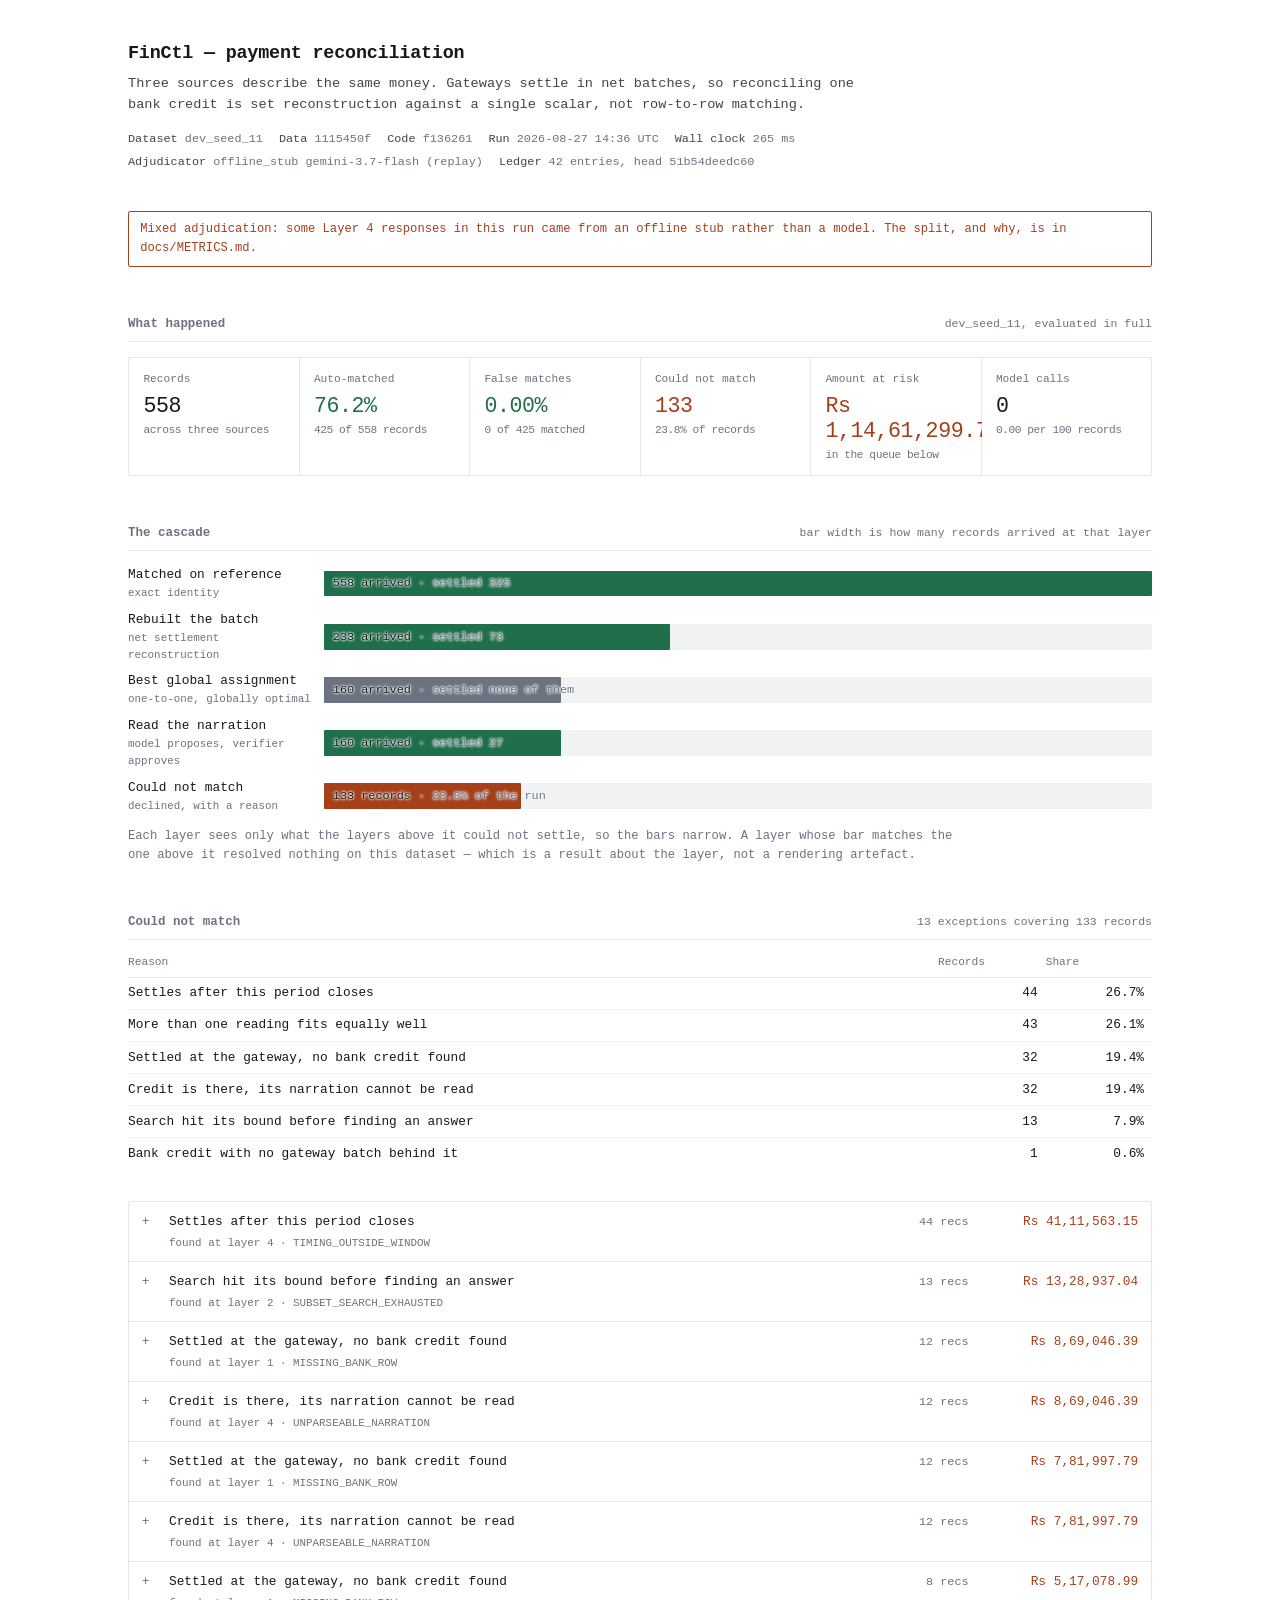
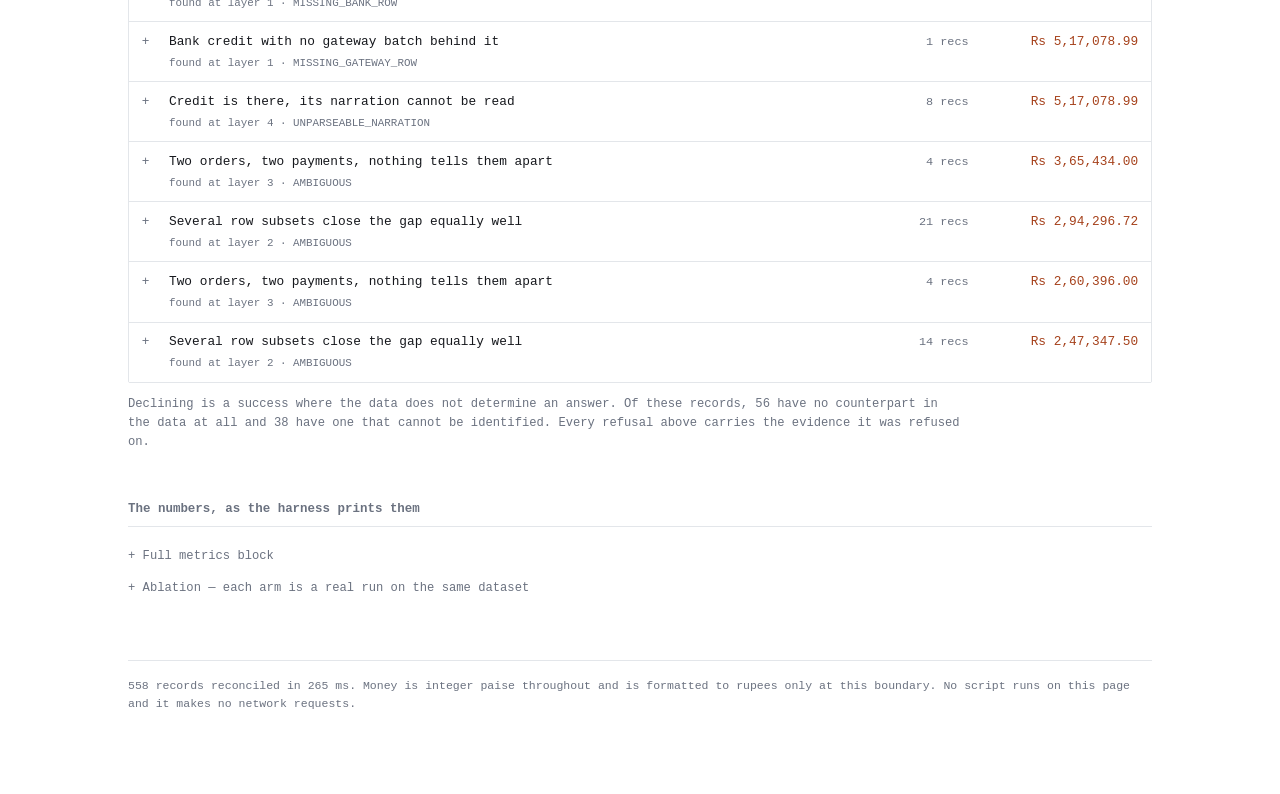
==== commit dde93842: "Re-render the static report against the deployed commit" ====
--- a/docs/index.html
+++ b/docs/index.html
@@ -376,7 +376,7 @@
 <main>
   <h1>FinCtl &mdash; payment reconciliation</h1>
   <p class="tagline">Three sources describe the same money. Gateways settle in net batches, so reconciling one bank credit is set reconstruction against a single scalar, not row-to-row matching.</p>
-  <p class="provenance"><span><b>Dataset</b> dev_seed_11</span> <span><b>Data</b> 1115450f</span> <span><b>Code</b> 2bc161f</span> <span><b>Run</b> 2026-08-27 14:34 UTC</span> <span><b>Wall clock</b> 269 ms</span> <span><b>Adjudicator</b> offline_stub gemini-3.7-flash (replay)</span> <span><b>Ledger</b> 42 entries, head 51b54deedc60</span></p>
+  <p class="provenance"><span><b>Dataset</b> dev_seed_11</span> <span><b>Data</b> 1115450f</span> <span><b>Code</b> f136261</span> <span><b>Run</b> 2026-08-27 14:36 UTC</span> <span><b>Wall clock</b> 265 ms</span> <span><b>Adjudicator</b> offline_stub gemini-3.7-flash (replay)</span> <span><b>Ledger</b> 42 entries, head 51b54deedc60</span></p>
   <p class="warn">Mixed adjudication: some Layer 4 responses in this run came from an offline stub rather than a model. The split, and why, is in <code>docs/METRICS.md</code>.</p>
 
   <h2>What happened <span class="aside">dev_seed_11, evaluated in full</span></h2>
@@ -394,11 +394,11 @@
   <h2>The numbers, as the harness prints them</h2>
   <details class="raw">
     <summary>Full metrics block</summary>
-    <pre>Dataset: dev_seed_11  data 1115450f   SHA: 2bc161f   2026-08-27 14:34
+    <pre>Dataset: dev_seed_11  data 1115450f   SHA: f136261   2026-08-27 14:36
 Adjudicator: offline_stub / gemini-3.7-flash   !! STUBBED PROPOSER, not a model (6 responses)
   ^ counts THIS RUN&#x27;s responses. 1 cached rule(s) were authored by a real model; those narrations now resolve via the promoted regex, so their fixtures are never consulted and the model does not appear above. Its contribution moved from the response cache into the rules cache, which is what promotion is for.
-Records processed         558          Wall clock    0.269s
-Auto-matched              425    76.2%   Throughput   2071 rec/s
+Records processed         558          Wall clock    0.266s
+Auto-matched              425    76.2%   Throughput   2098 rec/s
   Layer 1  exact            325    58.2%
   Layer 2  netting           73    13.1%
   Layer 3  fuzzy              0     0.0%
@@ -444,7 +444,7 @@
   raising false matches is a regression being sold as an improvement.</pre>
   </details>
 
-  <footer>558 records reconciled in 269 ms. Money is integer paise throughout and is formatted to rupees only at this boundary. No script runs on this page and it makes no network requests.</footer>
+  <footer>558 records reconciled in 265 ms. Money is integer paise throughout and is formatted to rupees only at this boundary. No script runs on this page and it makes no network requests.</footer>
 </main>
 <!-- Every number above is also here as JSON, so the page is machine-readable without scraping
      the markup. Nothing on this page executes: there is no script, no fetch, and no external
@@ -453,7 +453,7 @@
   "ablation": "\nAblation (same dataset, layers enabled cumulatively)\n  arm                  auto-match   false-match   exceptions   UNCLASSIFIED\n  exact only (L1)          58.2%         0.00%          233             94\n  + netting (L2)           71.3%         0.00%          160              4   +13.1pp\n  + fuzzy (L3)             71.3%         0.00%          160              0   +0.0pp\n  + LLM (L4)               76.2%         0.00%          133              0   +4.8pp\n  False-match rate is reported on every arm: an arm that raises coverage while also\n  raising false matches is a regression being sold as an improvement.",
   "at_risk_paise": 1146129974,
   "auto_matched": 425,
-  "block": "Dataset: dev_seed_11  data 1115450f   SHA: 2bc161f   2026-08-27 14:34\nAdjudicator: offline_stub / gemini-3.7-flash   !! STUBBED PROPOSER, not a model (6 responses)\n  ^ counts THIS RUN's responses. 1 cached rule(s) were authored by a real model; those narrations now resolve via the promoted regex, so their fixtures are never consulted and the model does not appear above. Its contribution moved from the response cache into the rules cache, which is what promotion is for.\nRecords processed         558          Wall clock    0.269s\nAuto-matched              425    76.2%   Throughput   2071 rec/s\n  Layer 1  exact            325    58.2%\n  Layer 2  netting           73    13.1%\n  Layer 3  fuzzy              0     0.0%\n  Layer 4  LLM+verified      27     4.8%\nFalse matches               0    0.00%   <- precision, not coverage\nExceptions                133    23.8%    Rs 1,14,61,299.74 at risk\n  correctly flagged        94    70.7%\n  missed matches           39    29.3%\n  by type: TIMING_OUTSIDE_WINDOW 44, AMBIGUOUS 43, MISSING_BANK_ROW 32, UNPARSEABLE_NARRATION 32, SUBSET_SEARCH_EXHAUSTED 13, MISSING_GATEWAY_ROW 1\n  by class: absent 56, undetermined 38\nLLM calls                   0   cache hits    6   Calls / 100  0.00 (replay: all 6 responses from cache)\n  cold calls / 100: not measured -- this run replayed from cache, so it cannot report a cold rate. The last cold attempt was terminated by provider quota exhaustion; see docs/METRICS.md.\n  by kind: none (all replayed from fixtures)   MODE=replay\nRules cache                 3 rules   2 promoted from narration the seeded regex missed\n  authored by: google-gemini/gemini-3.7-flash x1, offline_stub/gemini-3.7-flash x1\nAdjudication             0.0s   retries 0   backoff     0s   (1% of wall clock)\nCost / 1000            Rs TBD          USD 0.000000 total\nAudit ledger               42 entries   head 51b54deedc60\nBy mechanism  (delta != 0 batches; ground-truth attribution. refused is a SUCCESS, exhausted is an honest failure)\n  credit_without_parseable_utr       4 batches  resolved 3  refused 0  exhausted 0  unclassified 0  MISSING_BANK_ROW 1\n  duplicate_reference_contamination  2 batches  resolved 2  refused 0  exhausted 0  unclassified 0\n  export_cutoff_skew                 3 batches  resolved 3  refused 0  exhausted 0  unclassified 0\n  multiple_subsets_explain_delta     2 batches  resolved 0  refused 2  exhausted 0  unclassified 0\n  on_hold_release_misdated           2 batches  resolved 2  refused 0  exhausted 0  unclassified 0\n  pool_beyond_node_budget            1 batch    resolved 0  refused 0  exhausted 1  unclassified 0\nRefusals  (declining is a SUCCESS. Two distinct kinds, kept separate on purpose - they were conflated once). STRICTER than the by-pathology row below: that asks whether the engine avoided a wrong answer, this asks whether it gave the right answer for the right reason - a declared AMBIGUOUS, not merely an absence.\n  P7 record-level tie            8/8    records   100.0%\n  M5 batch subset ambiguity      2/2    batches   100.0%\nBy pathology  (records carry >=1, so these OVERLAP and do not sum to 558)\n  P1   502/541  P2    57/66   P3    18/18   P4     3/3    P5     4/4    P6    24/24\n  P7     8/8    P8    24/24   P9    50/50   P10   30/30   P11    2/2    P12   12/14",
+  "block": "Dataset: dev_seed_11  data 1115450f   SHA: f136261   2026-08-27 14:36\nAdjudicator: offline_stub / gemini-3.7-flash   !! STUBBED PROPOSER, not a model (6 responses)\n  ^ counts THIS RUN's responses. 1 cached rule(s) were authored by a real model; those narrations now resolve via the promoted regex, so their fixtures are never consulted and the model does not appear above. Its contribution moved from the response cache into the rules cache, which is what promotion is for.\nRecords processed         558          Wall clock    0.266s\nAuto-matched              425    76.2%   Throughput   2098 rec/s\n  Layer 1  exact            325    58.2%\n  Layer 2  netting           73    13.1%\n  Layer 3  fuzzy              0     0.0%\n  Layer 4  LLM+verified      27     4.8%\nFalse matches               0    0.00%   <- precision, not coverage\nExceptions                133    23.8%    Rs 1,14,61,299.74 at risk\n  correctly flagged        94    70.7%\n  missed matches           39    29.3%\n  by type: TIMING_OUTSIDE_WINDOW 44, AMBIGUOUS 43, MISSING_BANK_ROW 32, UNPARSEABLE_NARRATION 32, SUBSET_SEARCH_EXHAUSTED 13, MISSING_GATEWAY_ROW 1\n  by class: absent 56, undetermined 38\nLLM calls                   0   cache hits    6   Calls / 100  0.00 (replay: all 6 responses from cache)\n  cold calls / 100: not measured -- this run replayed from cache, so it cannot report a cold rate. The last cold attempt was terminated by provider quota exhaustion; see docs/METRICS.md.\n  by kind: none (all replayed from fixtures)   MODE=replay\nRules cache                 3 rules   2 promoted from narration the seeded regex missed\n  authored by: google-gemini/gemini-3.7-flash x1, offline_stub/gemini-3.7-flash x1\nAdjudication             0.0s   retries 0   backoff     0s   (1% of wall clock)\nCost / 1000            Rs TBD          USD 0.000000 total\nAudit ledger               42 entries   head 51b54deedc60\nBy mechanism  (delta != 0 batches; ground-truth attribution. refused is a SUCCESS, exhausted is an honest failure)\n  credit_without_parseable_utr       4 batches  resolved 3  refused 0  exhausted 0  unclassified 0  MISSING_BANK_ROW 1\n  duplicate_reference_contamination  2 batches  resolved 2  refused 0  exhausted 0  unclassified 0\n  export_cutoff_skew                 3 batches  resolved 3  refused 0  exhausted 0  unclassified 0\n  multiple_subsets_explain_delta     2 batches  resolved 0  refused 2  exhausted 0  unclassified 0\n  on_hold_release_misdated           2 batches  resolved 2  refused 0  exhausted 0  unclassified 0\n  pool_beyond_node_budget            1 batch    resolved 0  refused 0  exhausted 1  unclassified 0\nRefusals  (declining is a SUCCESS. Two distinct kinds, kept separate on purpose - they were conflated once). STRICTER than the by-pathology row below: that asks whether the engine avoided a wrong answer, this asks whether it gave the right answer for the right reason - a declared AMBIGUOUS, not merely an absence.\n  P7 record-level tie            8/8    records   100.0%\n  M5 batch subset ambiguity      2/2    batches   100.0%\nBy pathology  (records carry >=1, so these OVERLAP and do not sum to 558)\n  P1   502/541  P2    57/66   P3    18/18   P4     3/3    P5     4/4    P6    24/24\n  P7     8/8    P8    24/24   P9    50/50   P10   30/30   P11    2/2    P12   12/14",
   "by_class": {
     "absent": 56,
     "undetermined": 38
@@ -1287,9 +1287,9 @@
   },
   "provenance": {
     "dataset_sha": "1115450f",
-    "git_sha": "2bc161f",
+    "git_sha": "f136261",
     "manifest_state": "match",
-    "started_at_utc": "2026-08-27 14:34",
+    "started_at_utc": "2026-08-27 14:36",
     "trustworthy": true
   },
   "record_digest": {
@@ -3084,7 +3084,7 @@
     ]
   },
   "unclassified": 0,
-  "wall_clock_ms": 269
+  "wall_clock_ms": 265
 }</script>
 </body>
 </html>
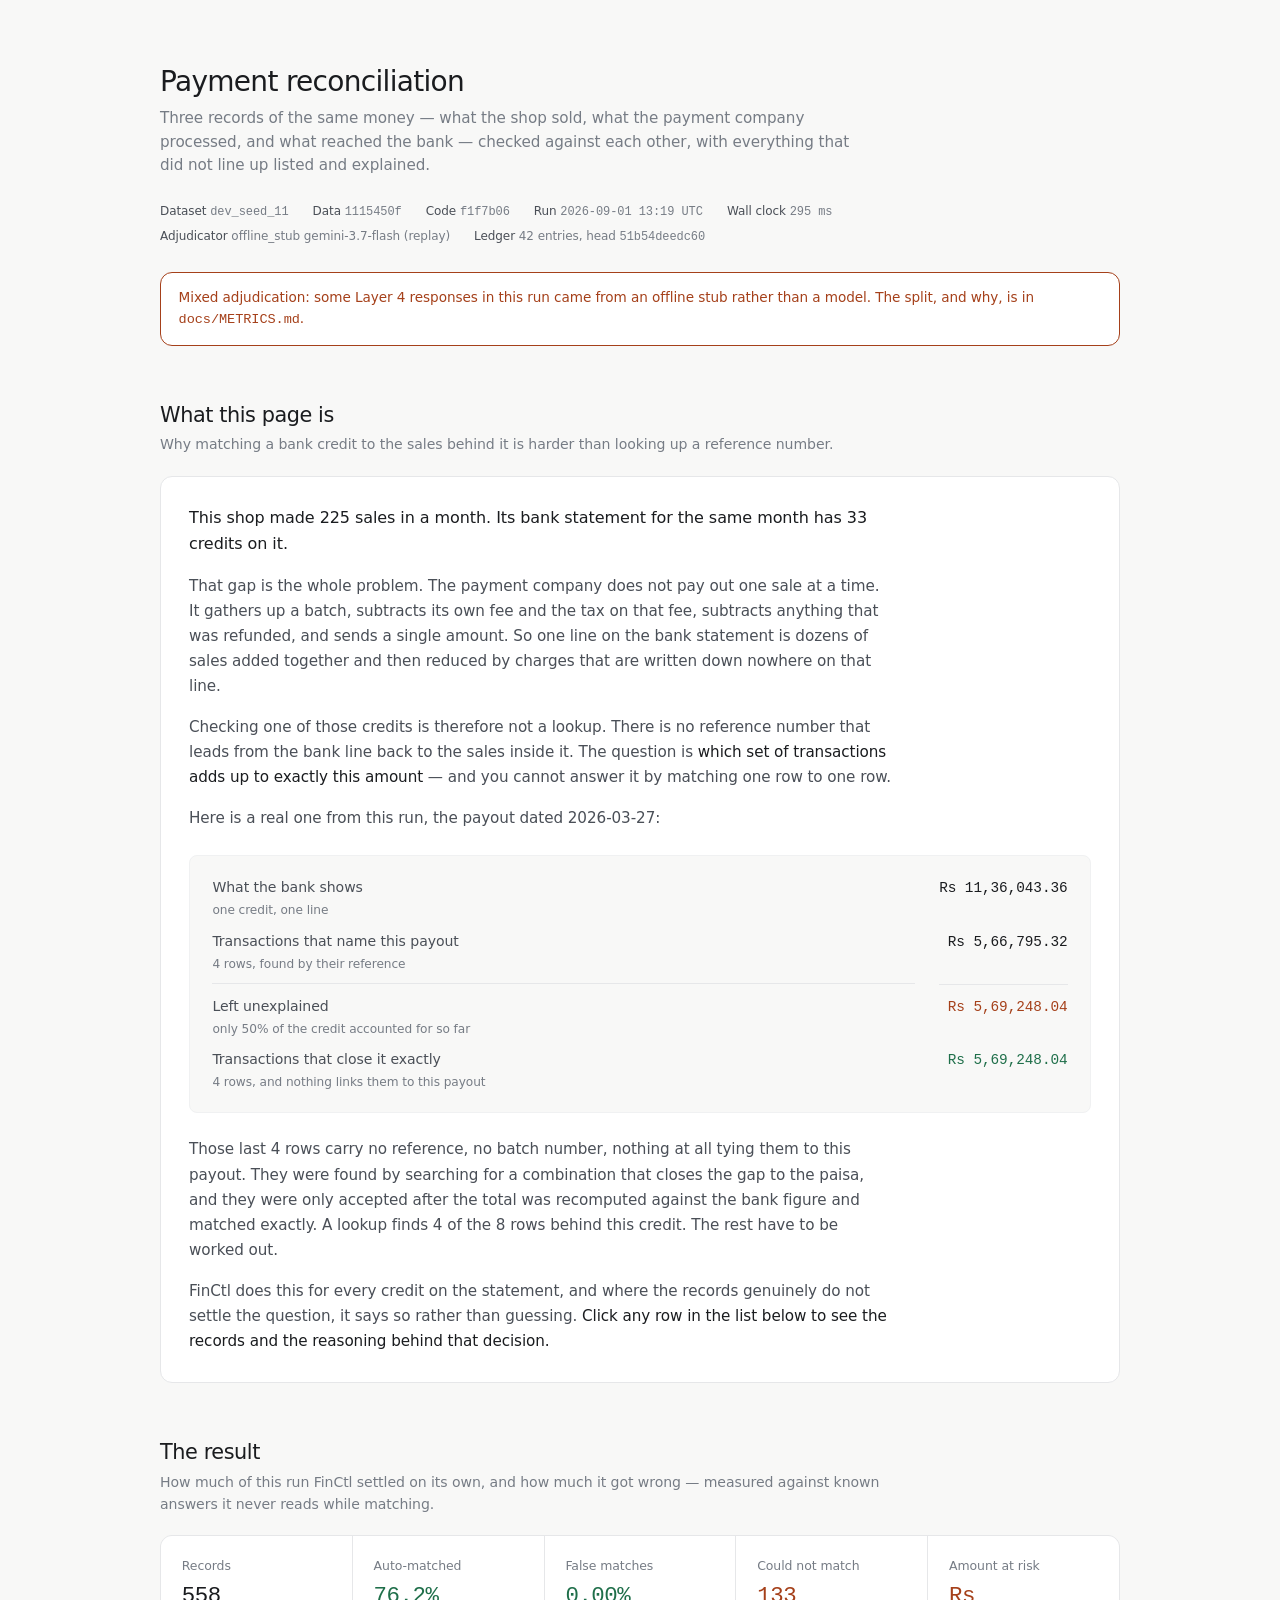
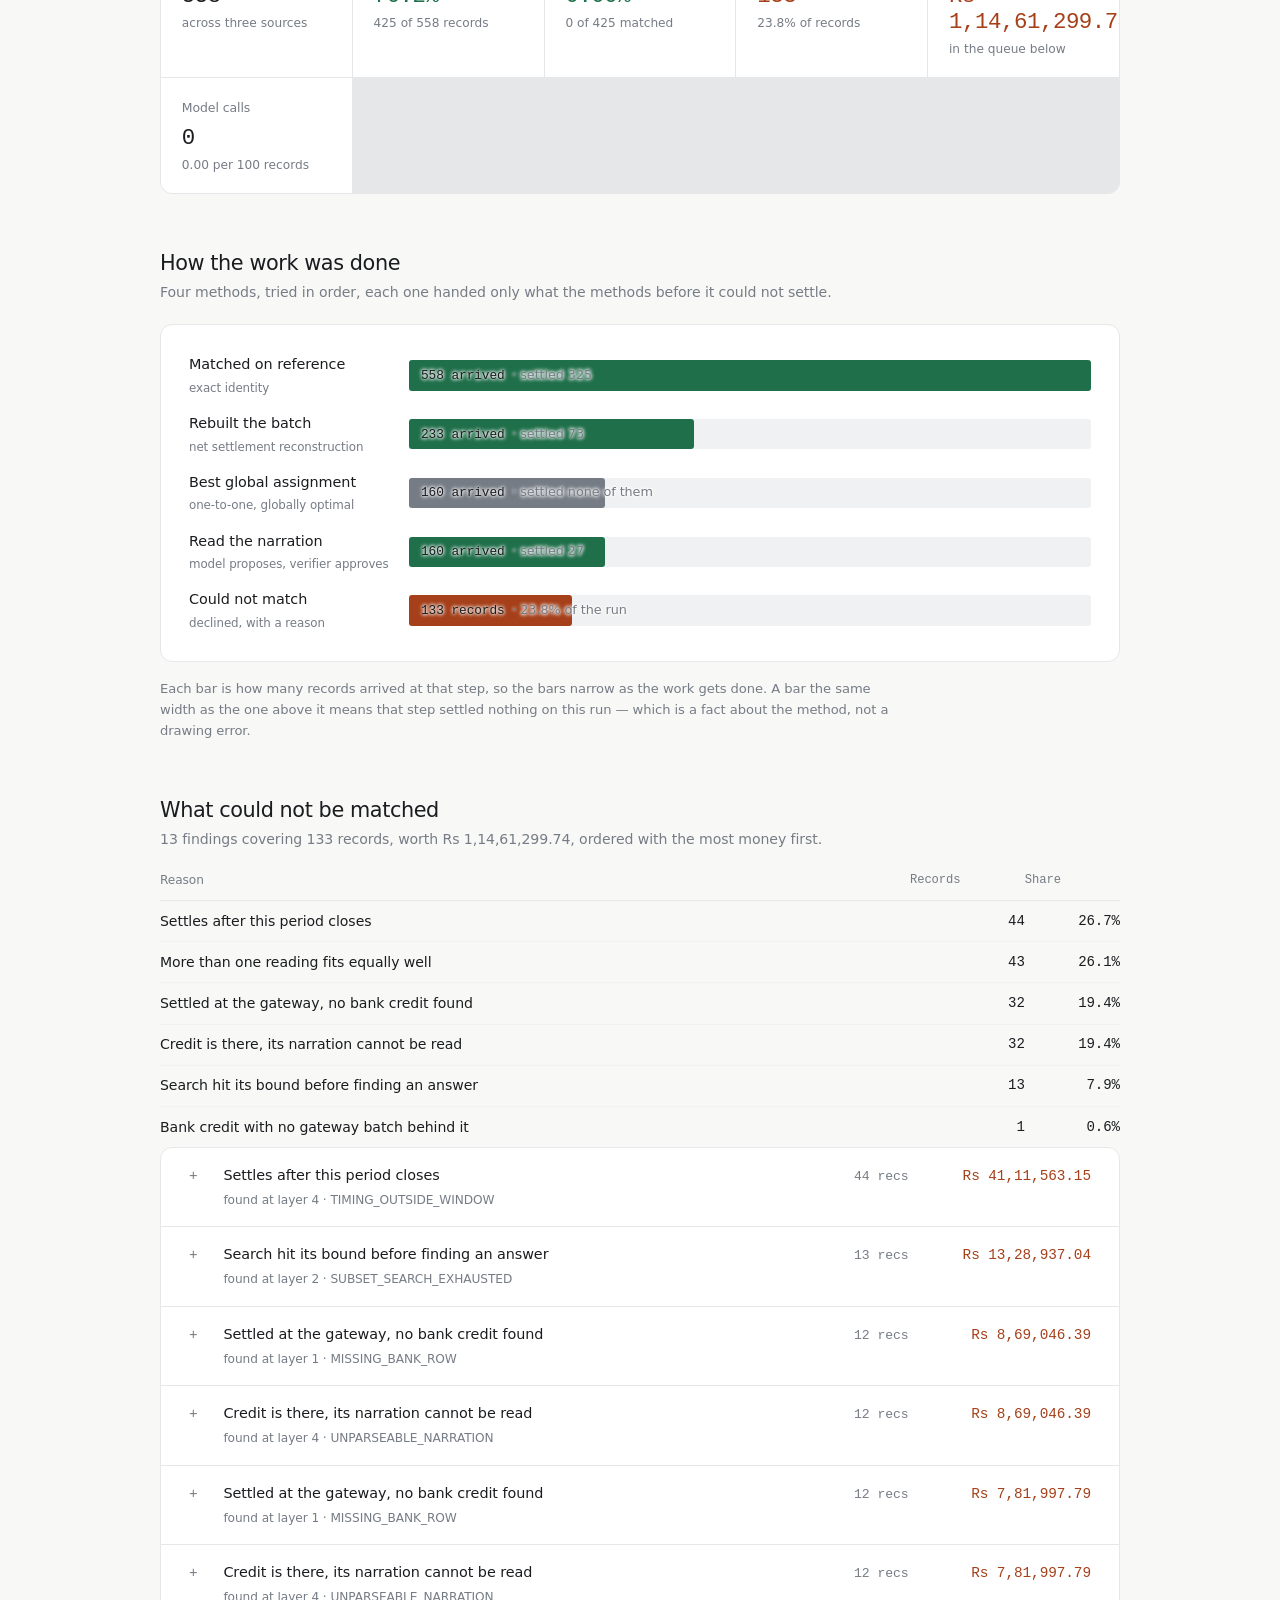
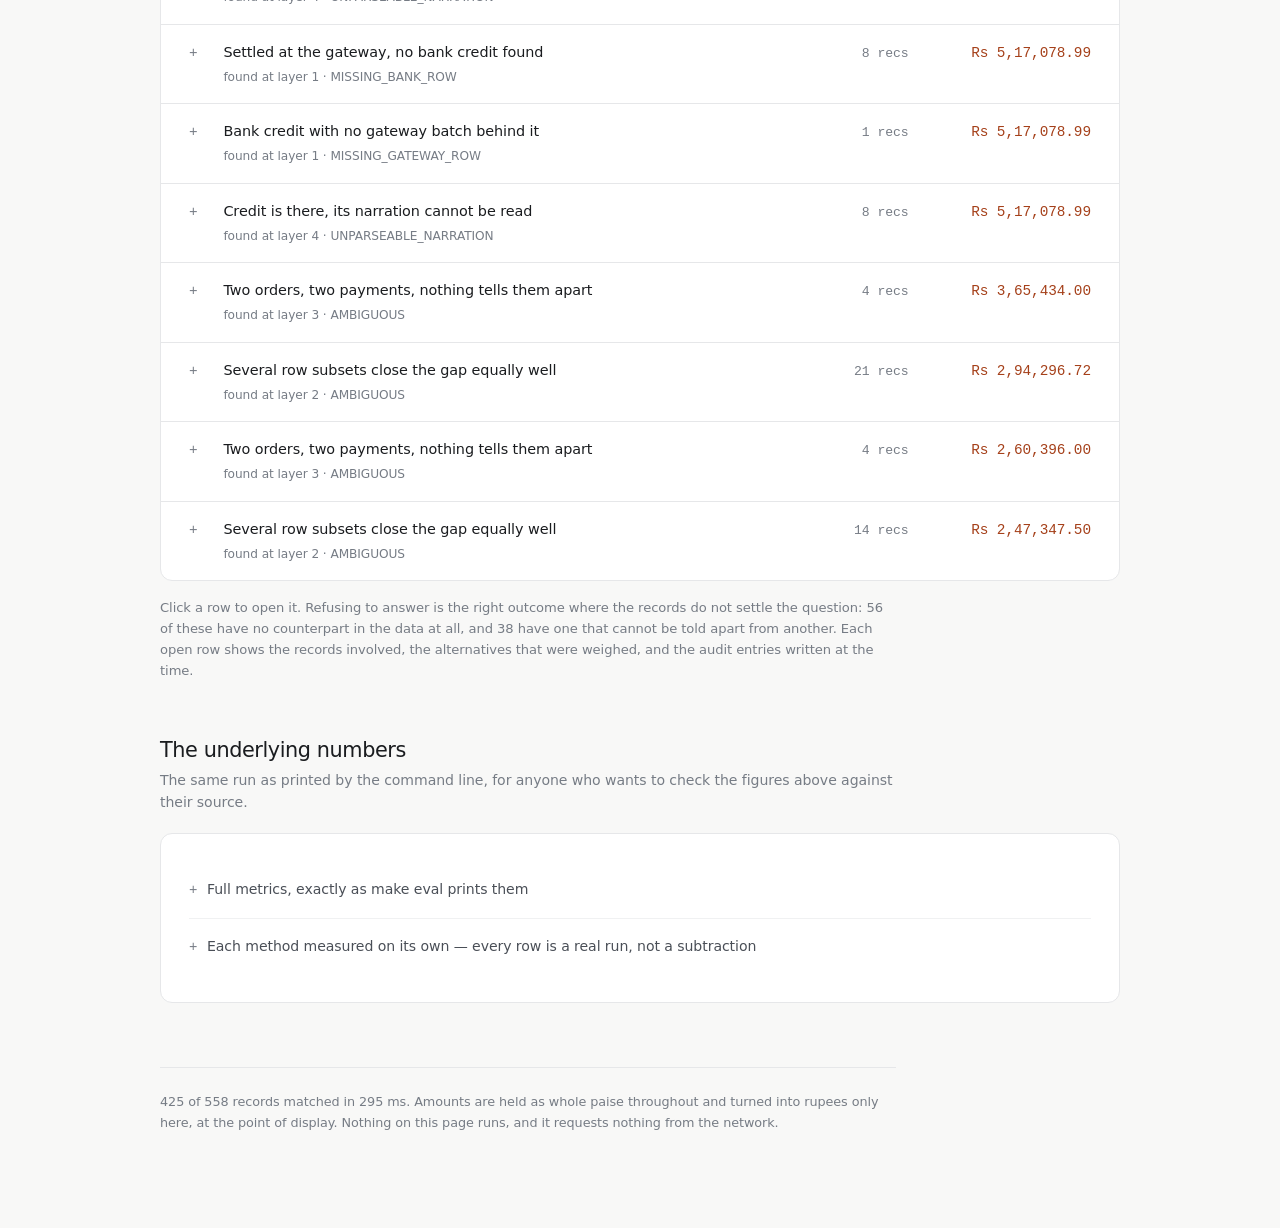
==== commit 37ddefbc: "Report page: explain the problem first, and set it in the Munim voice An intro section above the cas" ====
--- a/docs/index.html
+++ b/docs/index.html
@@ -9,40 +9,52 @@
 /* FinCtl UI. Inlined into the page by scripts/render_report.py -- kept as a real file so it is
    editable and reviewable, but never fetched at runtime. No framework, no build step.
 
+   Typography follows the Munim Today screen: a large light heading with one grey sentence under
+   it saying what the section shows, generous whitespace, hairline-bordered white cards on a
+   near-white ground. Text is set in the system sans face; monospace is reserved for money and
+   counts, because those are the only things on the page a reader compares column-wise.
+
+   Fonts are system stacks. A webfont would be an external request, and the static report's whole
+   claim is that it makes none.
+
    Palette: grayscale, plus exactly two accents. One for money that reconciled, one for money that
    did not. A third colour would imply a third outcome, and there are only two. */
 
 :root {
-  --ink: #16181d;
-  --ink-2: #40454e;
-  --muted: #6b7280;
-  --rule: #e3e6ea;
-  --rule-2: #f0f2f4;
-  --bg: #ffffff;
-  --bg-2: #fafbfc;
+  --ink: #1a1c1f;
+  --ink-2: #4a4f57;
+  --muted: #767c85;
+  --hair: #e6e7e9;
+  --hair-2: #f0f1f2;
+  --ground: #f8f8f7;
+  --card: #ffffff;
 
   --resolved: #1f6f4a;
   --exception: #a5401a;
 
-  --focus: #16181d;
-
+  --focus: #1a1c1f;
+
+  --sans: -apple-system, BlinkMacSystemFont, "Segoe UI", "Inter", system-ui, "Helvetica Neue",
+    Arial, sans-serif;
   --mono: ui-monospace, SFMono-Regular, "SF Mono", Menlo, Consolas, "Liberation Mono", monospace;
+
+  --radius: 12px;
 }
 
 @media (prefers-color-scheme: dark) {
   :root {
-    --ink: #e8eaed;
-    --ink-2: #b8bdc5;
-    --muted: #9aa0a6;
-    --rule: #2c3037;
-    --rule-2: #21242a;
-    --bg: #14161a;
-    --bg-2: #191c21;
+    --ink: #e9eaec;
+    --ink-2: #b4b9c0;
+    --muted: #8e949c;
+    --hair: #2b2e34;
+    --hair-2: #23262b;
+    --ground: #131519;
+    --card: #191c21;
 
     --resolved: #52b184;
     --exception: #dd8055;
 
-    --focus: #e8eaed;
+    --focus: #e9eaec;
   }
 }
 
@@ -52,274 +64,392 @@
 
 body {
   margin: 0;
-  padding: 2.5rem 1.25rem 5rem;
-  background: var(--bg);
+  padding: 4rem 1.5rem 6rem;
+  background: var(--ground);
   color: var(--ink);
-  /* Monospace with tabular numerals everywhere: every number on this page is meant to be
-     compared against the number above it, and proportional digits break vertical alignment. */
-  font: 400 15px/1.55 var(--mono);
+  font: 400 15px/1.6 var(--sans);
+  letter-spacing: -0.005em;
+}
+
+main { max-width: 60rem; margin: 0 auto; }
+
+/* Money and counts only. Everything else is the sans face. */
+.num, .mono {
+  font-family: var(--mono);
   font-variant-numeric: tabular-nums;
-  -moz-font-feature-settings: "tnum";
   font-feature-settings: "tnum";
-}
-
-main { max-width: 64rem; margin: 0 auto; }
+  text-align: right;
+  white-space: nowrap;
+}
+.mono { text-align: left; }
 
 /* --- header ------------------------------------------------------------------------------ */
 
+header { margin-bottom: 3.5rem; }
+
 h1 {
-  font-size: 1.15rem;
-  font-weight: 600;
-  letter-spacing: -0.01em;
-  margin: 0 0 .3rem;
-}
-
-.tagline { color: var(--ink-2); margin: 0 0 .9rem; font-size: .85rem; max-width: 46rem; }
+  font-size: 1.75rem;
+  font-weight: 300;
+  letter-spacing: -0.025em;
+  margin: 0 0 .5rem;
+  line-height: 1.25;
+}
+
+.tagline {
+  color: var(--muted);
+  margin: 0 0 1.5rem;
+  font-size: .95rem;
+  max-width: 44rem;
+  line-height: 1.55;
+}
 
 .provenance {
   color: var(--muted);
-  font-size: .74rem;
-  margin: 0 0 2.5rem;
+  font-size: .75rem;
+  margin: 0;
   display: flex;
   flex-wrap: wrap;
-  gap: .3rem 1rem;
+  gap: .35rem 1.5rem;
 }
 .provenance b { font-weight: 500; color: var(--ink-2); }
+.provenance .v { font-family: var(--mono); font-variant-numeric: tabular-nums; }
 
 .warn {
   color: var(--exception);
+  background: var(--card);
   border: 1px solid currentColor;
-  border-radius: 2px;
-  padding: .5rem .7rem;
-  font-size: .76rem;
-  margin: 0 0 1.75rem;
-}
+  border-radius: var(--radius);
+  padding: .9rem 1.1rem;
+  font-size: .85rem;
+  line-height: 1.55;
+  margin: 1.5rem 0 0;
+}
+
+/* --- sections ---------------------------------------------------------------------------- */
+
+section { margin-bottom: 3.5rem; }
 
 h2 {
-  font-size: .78rem;
-  font-weight: 600;
+  font-size: 1.3rem;
+  font-weight: 300;
+  letter-spacing: -0.02em;
+  color: var(--ink);
+  margin: 0 0 .35rem;
+  line-height: 1.3;
+}
+
+/* The single grey sentence under every heading, saying what the section shows. */
+.says {
   color: var(--muted);
-  margin: 3rem 0 .9rem;
-  padding-bottom: .4rem;
-  border-bottom: 1px solid var(--rule);
-  display: flex;
-  justify-content: space-between;
+  font-size: .88rem;
+  margin: 0 0 1.25rem;
+  max-width: 46rem;
+  line-height: 1.55;
+}
+
+/* The caption under a figure, saying how to read what is above it. */
+.caption {
+  color: var(--muted);
+  font-size: .82rem;
+  margin: 1rem 0 0;
+  max-width: 46rem;
+  line-height: 1.6;
+}
+
+.card {
+  background: var(--card);
+  border: 1px solid var(--hair);
+  border-radius: var(--radius);
+  padding: 1.75rem;
+}
+.card.flush { padding: 0; overflow: hidden; }
+
+/* --- intro ------------------------------------------------------------------------------- */
+
+.intro p {
+  margin: 0 0 1rem;
+  max-width: 44rem;
+  font-size: .95rem;
+  line-height: 1.65;
+  color: var(--ink-2);
+}
+.intro p:last-child { margin-bottom: 0; }
+.intro strong { color: var(--ink); font-weight: 500; }
+.intro .lede { color: var(--ink); font-size: 1rem; }
+
+/* The worked example. A definition list, so the figures line up in their own column without a
+   table's header row implying more structure than three numbers need. */
+.worked {
+  margin: 1.5rem 0;
+  padding: 1.25rem 1.4rem;
+  background: var(--ground);
+  border-radius: calc(var(--radius) - 4px);
+  border: 1px solid var(--hair-2);
+}
+.worked dl {
+  margin: 0;
+  display: grid;
+  grid-template-columns: 1fr auto;
+  gap: .55rem 1.5rem;
   align-items: baseline;
-  gap: 1rem;
-}
-h2 .aside { font-weight: 400; font-size: .72rem; }
-
-.note { color: var(--muted); font-size: .76rem; margin: .8rem 0 0; max-width: 52rem; }
+}
+.worked dt { color: var(--ink-2); font-size: .88rem; }
+.worked dt small { display: block; color: var(--muted); font-size: .76rem; margin-top: .15rem; }
+.worked dd {
+  margin: 0;
+  font-family: var(--mono);
+  font-variant-numeric: tabular-nums;
+  text-align: right;
+  white-space: nowrap;
+  font-size: .9rem;
+}
+.worked dt.gap, .worked dd.gap { padding-top: .7rem; border-top: 1px solid var(--hair); }
+.worked dd.gap { color: var(--exception); }
+.worked dd.closed { color: var(--resolved); }
 
 /* --- metrics strip ----------------------------------------------------------------------- */
 
 .strip {
   display: grid;
-  grid-template-columns: repeat(auto-fit, minmax(9.5rem, 1fr));
+  grid-template-columns: repeat(auto-fit, minmax(10.5rem, 1fr));
   gap: 1px;
-  background: var(--rule);
-  border: 1px solid var(--rule);
-  border-radius: 2px;
+  background: var(--hair);
+  border: 1px solid var(--hair);
+  border-radius: var(--radius);
   overflow: hidden;
-}
-
-.cell { background: var(--bg); padding: .85rem .9rem; }
-.cell dt { color: var(--muted); font-size: .7rem; margin: 0 0 .35rem; font-weight: 400; }
+  margin: 0;
+}
+
+.cell { background: var(--card); padding: 1.25rem 1.3rem; }
+.cell dt { color: var(--muted); font-size: .78rem; margin: 0 0 .5rem; font-weight: 400; }
 .cell dd {
   margin: 0;
-  font-size: 1.35rem;
-  font-weight: 500;
+  font-family: var(--mono);
+  font-variant-numeric: tabular-nums;
+  font-size: 1.4rem;
+  font-weight: 400;
   letter-spacing: -0.02em;
   line-height: 1.15;
 }
-.cell .sub { display: block; font-size: .7rem; color: var(--muted); margin-top: .3rem; font-weight: 400; }
+.cell .sub {
+  display: block;
+  font-family: var(--sans);
+  font-size: .76rem;
+  color: var(--muted);
+  margin-top: .45rem;
+  letter-spacing: 0;
+}
 .cell.good dd { color: var(--resolved); }
 .cell.bad dd { color: var(--exception); }
 
 /* --- cascade ----------------------------------------------------------------------------- */
 
-.cascade { display: flex; flex-direction: column; gap: .5rem; }
-
-.rung { display: grid; grid-template-columns: 11.5rem 1fr; gap: .75rem; align-items: center; }
-.rung .lbl { font-size: .8rem; }
-.rung .lbl small { display: block; color: var(--muted); font-size: .68rem; }
+.cascade { display: flex; flex-direction: column; gap: .9rem; }
+
+.rung { display: grid; grid-template-columns: 12.5rem 1fr; gap: 1.25rem; align-items: center; }
+.rung .lbl { font-size: .9rem; color: var(--ink); }
+.rung .lbl small { display: block; color: var(--muted); font-size: .74rem; margin-top: .15rem; }
 
 .track {
   position: relative;
-  background: var(--rule-2);
-  border-radius: 1px;
-  height: 1.6rem;
+  background: var(--hair-2);
+  border-radius: 3px;
+  height: 1.9rem;
   display: flex;
   align-items: center;
 }
 
 /* Width is set inline from the data, because the value IS the datum -- a stylesheet cannot know
    it. Nothing else about the bar is inline. */
-.fill { height: 100%; background: var(--resolved); border-radius: 1px; min-width: 2px; }
+.fill { height: 100%; background: var(--resolved); border-radius: 3px; min-width: 3px; }
 .rung.dead .fill { background: var(--muted); }
 .rung.out .fill { background: var(--exception); }
 
 .rung .qty {
   position: absolute;
-  left: .55rem;
-  font-size: .74rem;
+  left: .75rem;
+  font-size: .8rem;
   color: var(--ink);
-  /* The label sits on top of the fill, which can be either accent or the track behind it.
-     A shadow in the page background colour keeps it legible over all three without a second
-     colour or an opacity trick. */
-  text-shadow: 0 0 3px var(--bg), 0 0 3px var(--bg), 0 0 2px var(--bg);
-}
-.rung .qty .of { color: var(--muted); }
-
-/* --- exception table --------------------------------------------------------------------- */
-
-.by-type {
-  width: 100%;
-  border-collapse: collapse;
-  font-size: .8rem;
-  margin-bottom: 2rem;
-}
+  font-family: var(--mono);
+  font-variant-numeric: tabular-nums;
+  /* The label sits on top of the fill, which can be either accent or the track behind it. A
+     shadow in the card colour keeps it legible over all three without a second colour. */
+  text-shadow: 0 0 4px var(--card), 0 0 4px var(--card), 0 0 3px var(--card);
+}
+.rung .qty .of { color: var(--muted); font-family: var(--sans); }
+
+/* --- exception queue --------------------------------------------------------------------- */
+
+.by-type { width: 100%; border-collapse: collapse; font-size: .88rem; }
 .by-type th {
   text-align: left;
   font-weight: 500;
   color: var(--muted);
-  font-size: .7rem;
-  padding: 0 .5rem .35rem 0;
-  border-bottom: 1px solid var(--rule);
-}
-.by-type td { padding: .35rem .5rem .35rem 0; border-bottom: 1px solid var(--rule-2); }
+  font-size: .76rem;
+  padding: 0 .75rem .6rem 0;
+  border-bottom: 1px solid var(--hair);
+}
+.by-type th.num { padding-right: 0; }
+.by-type td { padding: .55rem .75rem .55rem 0; border-bottom: 1px solid var(--hair-2); }
+.by-type td.num { padding-right: 0; }
 .by-type tr:last-child td { border-bottom: none; }
 
-/* Money and counts right-aligned, always. A column of amounts is read by scanning the ones
-   digit, and centring or left-aligning them makes that impossible. */
-.num { text-align: right; font-variant-numeric: tabular-nums; white-space: nowrap; }
-th.num { padding-right: 0; }
-
-.queue { display: flex; flex-direction: column; gap: 1px; background: var(--rule); border: 1px solid var(--rule); border-radius: 2px; }
+.queue { display: flex; flex-direction: column; }
 
 /* <details>/<summary> rather than a scripted table: keyboard operation, Enter/Space, and screen
    reader expanded-state come from the element for free, and no JS means no way for the toggle to
    break. The grid gives the alignment a table would. */
-.item { background: var(--bg); }
+.item { border-bottom: 1px solid var(--hair); }
+.item:last-child { border-bottom: none; }
+
 .item > summary {
   display: grid;
-  grid-template-columns: 1.1rem 1fr 6.5rem 10rem;
-  gap: .6rem;
+  grid-template-columns: 1.25rem 1fr 5.5rem 10.5rem;
+  gap: .9rem;
   align-items: baseline;
-  padding: .6rem .8rem;
+  padding: 1rem 1.75rem;
   cursor: pointer;
   list-style: none;
-  font-size: .8rem;
+  font-size: .9rem;
 }
 .item > summary::-webkit-details-marker { display: none; }
-.item > summary:hover { background: var(--bg-2); }
-
-/* Text marker, not an icon pack. */
-.item > summary .mark { color: var(--muted); font-size: .8rem; user-select: none; }
+.item > summary:hover { background: var(--ground); }
+.item[open] > summary { background: var(--ground); }
+
+/* Text marker, not an icon. */
+.item > summary .mark { color: var(--muted); user-select: none; font-family: var(--mono); }
 .item > summary .mark::before { content: "+"; }
 .item[open] > summary .mark::before { content: "\2212"; }
 
 .item > summary .what { color: var(--ink); }
-.item > summary .where { display: block; color: var(--muted); font-size: .68rem; margin-top: .2rem; }
-.item > summary .cnt { color: var(--muted); font-size: .74rem; }
-.item > summary .amt { color: var(--exception); }
-
-.body { padding: .2rem .8rem 1.1rem 2.5rem; border-top: 1px solid var(--rule-2); }
-.body > p { margin: .8rem 0 0; font-size: .78rem; color: var(--ink-2); max-width: 52rem; }
+.item > summary .where {
+  display: block;
+  color: var(--muted);
+  font-size: .76rem;
+  margin-top: .25rem;
+}
+.item > summary .cnt {
+  color: var(--muted);
+  font-size: .82rem;
+  font-family: var(--mono);
+  font-variant-numeric: tabular-nums;
+  text-align: right;
+}
+.item > summary .amt {
+  color: var(--exception);
+  font-family: var(--mono);
+  font-variant-numeric: tabular-nums;
+  text-align: right;
+}
+
+.body { padding: .25rem 1.75rem 1.75rem 4rem; }
+.body > p { margin: 1rem 0 0; font-size: .88rem; color: var(--ink-2); max-width: 46rem; line-height: 1.6; }
 
 .body h3 {
-  font-size: .68rem;
-  font-weight: 600;
+  font-size: .78rem;
+  font-weight: 500;
   color: var(--muted);
-  margin: 1.4rem 0 .5rem;
+  margin: 1.75rem 0 .7rem;
 }
 .body h3 .flag { font-weight: 400; color: var(--exception); }
 .body h3 .ok { font-weight: 400; color: var(--muted); }
 
-.ev { width: 100%; border-collapse: collapse; font-size: .74rem; }
+.ev { width: 100%; border-collapse: collapse; font-size: .82rem; }
 .ev th {
   text-align: left;
   font-weight: 500;
   color: var(--muted);
-  font-size: .67rem;
-  padding: 0 .6rem .3rem 0;
-  border-bottom: 1px solid var(--rule);
+  font-size: .74rem;
+  padding: 0 .75rem .4rem 0;
+  border-bottom: 1px solid var(--hair);
   white-space: nowrap;
 }
-.ev td {
-  padding: .3rem .6rem .3rem 0;
-  border-bottom: 1px solid var(--rule-2);
-  vertical-align: top;
-}
+.ev th.num { padding-right: 0; }
+.ev td { padding: .45rem .75rem; border-bottom: 1px solid var(--hair-2); vertical-align: top; }
+.ev td:first-child { padding-left: 0; }
+.ev td.num { padding-right: 0; }
 .ev tr:last-child td { border-bottom: none; }
-.ev .rid { color: var(--ink-2); white-space: nowrap; }
-.ev .keys { color: var(--muted); font-size: .69rem; }
-.ev .keys span { margin-right: .7rem; white-space: nowrap; }
-.ev .pair td { border-bottom: none; padding-bottom: 0; }
+.ev .rid { font-family: var(--mono); color: var(--ink-2); white-space: nowrap; }
+.ev .keys { color: var(--muted); font-size: .76rem; }
+.ev .keys span { margin-right: .9rem; white-space: nowrap; }
+.ev .pair td { border-bottom: none; padding-bottom: .1rem; padding-top: .8rem; }
 .ev .pairsum { color: var(--resolved); }
 
-.subset { margin: 0 0 .5rem; }
-.subset .ids { color: var(--ink-2); }
+.subset { margin: 0 0 .45rem; font-size: .82rem; }
+.subset .ids { font-family: var(--mono); color: var(--ink-2); }
 .subset .eq { color: var(--muted); }
-
-.trail { width: 100%; border-collapse: collapse; font-size: .72rem; }
+.subset .pairsum { font-family: var(--mono); color: var(--resolved); }
+
+.trail { width: 100%; border-collapse: collapse; font-size: .8rem; }
 .trail th {
-  text-align: left; font-weight: 500; color: var(--muted); font-size: .67rem;
-  padding: 0 .6rem .3rem 0; border-bottom: 1px solid var(--rule);
-}
-.trail td { padding: .3rem .6rem; border-bottom: 1px solid var(--rule-2); vertical-align: top; }
+  text-align: left; font-weight: 500; color: var(--muted); font-size: .74rem;
+  padding: 0 .75rem .4rem 0; border-bottom: 1px solid var(--hair);
+}
+.trail th.num { padding-right: 0; }
+.trail td { padding: .45rem .75rem; border-bottom: 1px solid var(--hair-2); vertical-align: top; }
 .trail td:first-child { padding-left: 0; }
 .trail tr:last-child td { border-bottom: none; }
-.trail .hash { color: var(--muted); white-space: nowrap; }
-.trail .det { color: var(--ink-2); }
-
+.trail .hash { font-family: var(--mono); color: var(--muted); white-space: nowrap; }
+.trail .det { color: var(--ink-2); line-height: 1.5; }
+
+/* Terminal and empty states get a sentence, not a shrug. */
 .empty {
-  padding: 1.5rem .9rem;
+  padding: 2.5rem 1.75rem;
   color: var(--muted);
-  font-size: .78rem;
+  font-size: .9rem;
+  line-height: 1.6;
   text-align: center;
-  background: var(--bg);
-}
+}
+.empty strong { display: block; color: var(--ink); font-weight: 400; margin-bottom: .4rem; font-size: .95rem; }
 .empty code {
+  font-family: var(--mono);
   color: var(--ink);
-  background: var(--rule-2);
-  padding: .1rem .35rem;
-  border-radius: 2px;
+  background: var(--ground);
+  border: 1px solid var(--hair);
+  padding: .1rem .4rem;
+  border-radius: 4px;
+  font-size: .85em;
 }
 
 /* --- raw blocks -------------------------------------------------------------------------- */
 
 pre {
-  background: var(--bg-2);
-  border: 1px solid var(--rule);
-  border-radius: 2px;
-  padding: .9rem 1rem;
+  background: var(--ground);
+  border: 1px solid var(--hair-2);
+  border-radius: calc(var(--radius) - 4px);
+  padding: 1.1rem 1.2rem;
   overflow-x: auto;
-  font-size: .72rem;
-  line-height: 1.5;
+  font-family: var(--mono);
+  font-variant-numeric: tabular-nums;
+  font-size: .74rem;
+  line-height: 1.6;
   margin: 0;
 }
 
+details.raw { border-top: 1px solid var(--hair-2); }
+details.raw:first-of-type { border-top: none; }
 details.raw > summary {
   cursor: pointer;
-  font-size: .76rem;
+  font-size: .88rem;
+  color: var(--ink-2);
+  padding: 1rem 0;
+  list-style: none;
+}
+details.raw > summary::-webkit-details-marker { display: none; }
+details.raw > summary::before { content: "+"; color: var(--muted); margin-right: .6rem; font-family: var(--mono); }
+details.raw[open] > summary::before { content: "\2212"; }
+details.raw > summary:hover { color: var(--ink); }
+details.raw > pre { margin-bottom: 1.25rem; }
+
+footer {
+  margin-top: 4rem;
+  padding-top: 1.5rem;
+  border-top: 1px solid var(--hair);
   color: var(--muted);
-  padding: .4rem 0;
-  list-style: none;
-}
-details.raw > summary::-webkit-details-marker { display: none; }
-details.raw > summary::before { content: "+ "; }
-details.raw[open] > summary::before { content: "\2212 "; }
-details.raw > summary:hover { color: var(--ink); }
-
-footer {
-  margin-top: 3.5rem;
-  padding-top: 1rem;
-  border-top: 1px solid var(--rule);
-  color: var(--muted);
-  font-size: .72rem;
-}
-footer a { color: inherit; }
+  font-size: .8rem;
+  line-height: 1.6;
+  max-width: 46rem;
+}
 
 /* --- focus, motion, small screens -------------------------------------------------------- */
 
@@ -329,8 +459,8 @@
 summary:focus-visible,
 [tabindex]:focus-visible {
   outline: 2px solid var(--focus);
-  outline-offset: 2px;
-  border-radius: 1px;
+  outline-offset: -2px;
+  border-radius: 3px;
 }
 summary:focus:not(:focus-visible) { outline: none; }
 
@@ -344,61 +474,97 @@
 }
 
 @media (max-width: 46rem) {
-  body { padding: 1.75rem .9rem 4rem; font-size: 14px; }
-
-  /* The cascade stacks: a 11.5rem label column plus a bar does not fit a phone, and shrinking
-     the label to fit would truncate the layer names, which are the point. */
-  .rung { grid-template-columns: 1fr; gap: .3rem; }
-  .rung .lbl small { display: inline; margin-left: .4rem; }
+  body { padding: 2.25rem 1rem 4rem; font-size: 14px; }
+  main { max-width: none; }
+
+  h1 { font-size: 1.45rem; }
+  h2 { font-size: 1.15rem; }
+
+  .card { padding: 1.25rem; }
+  section { margin-bottom: 2.5rem; }
+  header { margin-bottom: 2.5rem; }
+
+  /* The cascade stacks: a 12.5rem label column plus a bar does not fit a phone, and shrinking the
+     label to fit would truncate the layer names, which are the point. */
+  .rung { grid-template-columns: 1fr; gap: .4rem; }
+  .rung .lbl small { display: inline; margin-left: .5rem; }
+
+  /* The worked example keeps its two columns -- the figures are the content, and stacking them
+     would break the alignment that makes the subtraction readable. */
+  .worked { padding: 1rem; }
+  .worked dl { gap: .5rem .75rem; }
+  .worked dt { font-size: .82rem; }
+  .worked dd { font-size: .82rem; }
 
   /* Amount stays on its own row and stays right-aligned rather than being dropped -- it is the
      column an operator triages on. */
   .item > summary {
-    grid-template-columns: 1.1rem 1fr;
-    row-gap: .35rem;
+    grid-template-columns: 1.25rem 1fr;
+    row-gap: .5rem;
+    padding: .9rem 1.25rem;
   }
   .item > summary .cnt,
   .item > summary .amt { grid-column: 2; text-align: left; }
-  .item > summary .amt { font-size: .85rem; }
-
-  .body { padding-left: 1rem; }
+  .item > summary .amt { font-size: .95rem; }
+
+  .body { padding: .25rem 1.25rem 1.25rem 1.25rem; }
 
   /* Evidence tables scroll rather than reflow: the row-id and amount columns must stay on one
      line to remain comparable. */
   .ev-wrap, .trail-wrap { overflow-x: auto; }
 
-  .cell dd { font-size: 1.2rem; }
+  .cell dd { font-size: 1.25rem; }
 }
 
 </style>
 </head>
 <body>
 <main>
-  <h1>FinCtl &mdash; payment reconciliation</h1>
-  <p class="tagline">Three sources describe the same money. Gateways settle in net batches, so reconciling one bank credit is set reconstruction against a single scalar, not row-to-row matching.</p>
-  <p class="provenance"><span><b>Dataset</b> dev_seed_11</span> <span><b>Data</b> 1115450f</span> <span><b>Code</b> f136261</span> <span><b>Run</b> 2026-08-27 14:36 UTC</span> <span><b>Wall clock</b> 265 ms</span> <span><b>Adjudicator</b> offline_stub gemini-3.7-flash (replay)</span> <span><b>Ledger</b> 42 entries, head 51b54deedc60</span></p>
-  <p class="warn">Mixed adjudication: some Layer 4 responses in this run came from an offline stub rather than a model. The split, and why, is in <code>docs/METRICS.md</code>.</p>
-
-  <h2>What happened <span class="aside">dev_seed_11, evaluated in full</span></h2>
-  <dl class="strip"><div class="cell "><dt>Records</dt><dd>558<span class="sub">across three sources</span></dd></div><div class="cell good"><dt>Auto-matched</dt><dd>76.2%<span class="sub">425 of 558 records</span></dd></div><div class="cell good"><dt>False matches</dt><dd>0.00%<span class="sub">0 of 425 matched</span></dd></div><div class="cell bad"><dt>Could not match</dt><dd>133<span class="sub">23.8% of records</span></dd></div><div class="cell bad"><dt>Amount at risk</dt><dd>Rs 1,14,61,299.74<span class="sub">in the queue below</span></dd></div><div class="cell "><dt>Model calls</dt><dd>0<span class="sub">0.00 per 100 records</span></dd></div></dl>
-
-  <h2>The cascade <span class="aside">bar width is how many records arrived at that layer</span></h2>
-  <div class="cascade"><div class="rung"><span class="lbl">Matched on reference<small>exact identity</small></span><span class="track"><span class="fill" style="width:100.00%"></span><span class="qty">558 arrived <span class="of">&middot; settled 325</span></span></span></div><div class="rung"><span class="lbl">Rebuilt the batch<small>net settlement reconstruction</small></span><span class="track"><span class="fill" style="width:41.76%"></span><span class="qty">233 arrived <span class="of">&middot; settled 73</span></span></span></div><div class="rung dead"><span class="lbl">Best global assignment<small>one-to-one, globally optimal</small></span><span class="track"><span class="fill" style="width:28.67%"></span><span class="qty">160 arrived <span class="of">&middot; settled none of them</span></span></span></div><div class="rung"><span class="lbl">Read the narration<small>model proposes, verifier approves</small></span><span class="track"><span class="fill" style="width:28.67%"></span><span class="qty">160 arrived <span class="of">&middot; settled 27</span></span></span></div><div class="rung out"><span class="lbl">Could not match<small>declined, with a reason</small></span><span class="track"><span class="fill" style="width:23.84%"></span><span class="qty">133 records <span class="of">&middot; 23.8% of the run</span></span></span></div></div>
-  <p class="note">Each layer sees only what the layers above it could not settle, so the bars narrow. A layer whose bar matches the one above it resolved nothing on this dataset — which is a result about the layer, not a rendering artefact.</p>
-
-  <h2>Could not match <span class="aside">13 exceptions covering 133 records</span></h2>
-  <table class="by-type"><thead><tr><th>Reason</th><th class="num">Records</th><th class="num">Share</th></tr></thead><tbody><tr><td>Settles after this period closes</td><td class="num">44</td><td class="num">26.7%</td></tr><tr><td>More than one reading fits equally well</td><td class="num">43</td><td class="num">26.1%</td></tr><tr><td>Settled at the gateway, no bank credit found</td><td class="num">32</td><td class="num">19.4%</td></tr><tr><td>Credit is there, its narration cannot be read</td><td class="num">32</td><td class="num">19.4%</td></tr><tr><td>Search hit its bound before finding an answer</td><td class="num">13</td><td class="num">7.9%</td></tr><tr><td>Bank credit with no gateway batch behind it</td><td class="num">1</td><td class="num">0.6%</td></tr></tbody></table>
-  <div class="queue"><details class="item" id="ex012"><summary><span class="mark" aria-hidden="true"></span><span class="what">Settles after this period closes<span class="where">found at layer 4 &middot; TIMING_OUTSIDE_WINDOW</span></span><span class="cnt num">44 recs</span><span class="amt num">Rs 41,11,563.15</span></summary><div class="body"><p>44 gateway rows carry no settlement assignment, and no in-period batch needed them. Their settlement falls outside the period this export covers - pending writeback, not a reconciliation failure.</p><h3>Records named <span class="ok">44</span></h3><div class="ev-wrap"><table class="ev"><thead><tr><th>Record</th><th>Source</th><th class="num">Amount</th><th>Keys</th></tr></thead><tbody><tr><td class="rid">gw_000022</td><td>Gateway<br><span class="keys">payment</span></td><td class="num">Rs 80,229.00<br><span class="keys">2026-03-25 12:00 IST</span></td><td class="keys"><span>order_id order_000022</span></td></tr><tr><td class="rid">gw_000025</td><td>Gateway<br><span class="keys">payment</span></td><td class="num">Rs 1,68,753.00<br><span class="keys">2026-03-25 12:00 IST</span></td><td class="keys"><span>order_id order_000025</span></td></tr><tr><td class="rid">gw_000026</td><td>Gateway<br><span class="keys">payment</span></td><td class="num">Rs 26,801.00<br><span class="keys">2026-03-25 12:00 IST</span></td><td class="keys"><span>order_id order_000026</span></td></tr><tr><td class="rid">gw_000028</td><td>Gateway<br><span class="keys">payment</span></td><td class="num">Rs 1,16,247.00<br><span class="keys">2026-03-25 12:00 IST</span></td><td class="keys"><span>order_id order_000028</span></td></tr><tr><td class="rid">gw_000030</td><td>Gateway<br><span class="keys">payment</span></td><td class="num">Rs 86,733.00<br><span class="keys">2026-03-25 12:00 IST</span></td><td class="keys"><span>order_id order_000030</span></td></tr><tr><td class="rid">gw_000033</td><td>Gateway<br><span class="keys">payment</span></td><td class="num">Rs 55,218.00<br><span class="keys">2026-03-25 12:00 IST</span></td><td class="keys"><span>order_id order_000033</span></td></tr><tr><td class="rid">gw_000034</td><td>Gateway<br><span class="keys">payment</span></td><td class="num">Rs 1,67,377.00<br><span class="keys">2026-03-25 12:00 IST</span></td><td class="keys"><span>order_id order_000034</span></td></tr><tr><td class="rid">gw_000035</td><td>Gateway<br><span class="keys">payment</span></td><td class="num">Rs 4,565.00<br><span class="keys">2026-03-25 12:00 IST</span></td><td class="keys"><span>order_id order_000035</span></td></tr><tr><td class="rid">gw_000036</td><td>Gateway<br><span class="keys">payment</span></td><td class="num">Rs 97,145.00<br><span class="keys">2026-03-25 12:00 IST</span></td><td class="keys"><span>order_id order_000036</span></td></tr><tr><td class="rid">gw_000037</td><td>Gateway<br><span class="keys">payment</span></td><td class="num">Rs 1,63,592.00<br><span class="keys">2026-03-25 12:00 IST</span></td><td class="keys"><span>order_id order_000037</span></td></tr><tr><td class="rid">gw_000039</td><td>Gateway<br><span class="keys">payment</span></td><td class="num">Rs 1,27,305.00<br><span class="keys">2026-03-25 12:00 IST</span></td><td class="keys"><span>order_id order_000039</span></td></tr><tr><td class="rid">gw_000040</td><td>Gateway<br><span class="keys">payment</span></td><td class="num">Rs 36,082.00<br><span class="keys">2026-03-25 12:00 IST</span></td><td class="keys"><span>order_id order_000040</span></td></tr><tr><td class="rid">gw_000042</td><td>Gateway<br><span class="keys">payment</span></td><td class="num">Rs 81,977.00<br><span class="keys">2026-03-25 12:00 IST</span></td><td class="keys"><span>order_id order_000042</span></td></tr><tr><td class="rid">gw_000043</td><td>Gateway<br><span class="keys">payment</span></td><td class="num">Rs 2,14,881.00<br><span class="keys">2026-03-25 12:00 IST</span></td><td class="keys"><span>order_id order_000043</span></td></tr><tr><td class="rid">gw_000044</td><td>Gateway<br><span class="keys">payment</span></td><td class="num">Rs 65,904.00<br><span class="keys">2026-03-25 12:00 IST</span></td><td class="keys"><span>order_id order_000044</span></td></tr><tr><td class="rid">gw_000045</td><td>Gateway<br><span class="keys">payment</span></td><td class="num">Rs 42,043.00<br><span class="keys">2026-03-25 12:00 IST</span></td><td class="keys"><span>order_id order_000045</span></td></tr><tr><td class="rid">gw_000046</td><td>Gateway<br><span class="keys">payment</span></td><td class="num">Rs 52,034.00<br><span class="keys">2026-03-25 12:00 IST</span></td><td class="keys"><span>order_id order_000046</span></td></tr><tr><td class="rid">gw_000047</td><td>Gateway<br><span class="keys">payment</span></td><td class="num">Rs 2,31,760.00<br><span class="keys">2026-03-25 12:00 IST</span></td><td class="keys"><span>order_id order_000047</span></td></tr><tr><td class="rid">gw_000048</td><td>Gateway<br><span class="keys">payment</span></td><td class="num">Rs 1,58,712.00<br><span class="keys">2026-03-25 12:00 IST</span></td><td class="keys"><span>order_id order_000048</span></td></tr><tr><td class="rid">gw_000049</td><td>Gateway<br><span class="keys">payment</span></td><td class="num">Rs 1,10,982.00<br><span class="keys">2026-03-25 12:00 IST</span></td><td class="keys"><span>order_id order_000049</span></td></tr><tr><td class="rid">gw_000050</td><td>Gateway<br><span class="keys">payment</span></td><td class="num">Rs 27,720.00<br><span class="keys">2026-03-25 12:00 IST</span></td><td class="keys"><span>order_id order_000050</span></td></tr><tr><td class="rid">gw_000051</td><td>Gateway<br><span class="keys">payment</span></td><td class="num">Rs 10,644.00<br><span class="keys">2026-03-25 12:00 IST</span></td><td class="keys"><span>order_id order_000051</span></td></tr><tr><td class="rid">gw_000052</td><td>Gateway<br><span class="keys">payment</span></td><td class="num">Rs 67,393.00<br><span class="keys">2026-03-25 12:00 IST</span></td><td class="keys"><span>order_id order_000052</span></td></tr><tr><td class="rid">gw_000053</td><td>Gateway<br><span class="keys">payment</span></td><td class="num">Rs 1,94,441.00<br><span class="keys">2026-03-25 12:00 IST</span></td><td class="keys"><span>order_id order_000053</span></td></tr><tr><td class="rid">gw_000054</td><td>Gateway<br><span class="keys">payment</span></td><td class="num">Rs 67,866.00<br><span class="keys">2026-03-25 12:00 IST</span></td><td class="keys"><span>order_id order_000054</span></td></tr><tr><td class="rid">gw_000055</td><td>Gateway<br><span class="keys">payment</span></td><td class="num">Rs 2,16,432.00<br><span class="keys">2026-03-25 12:00 IST</span></td><td class="keys"><span>order_id order_000055</span></td></tr><tr><td class="rid">gw_000056</td><td>Gateway<br><span class="keys">payment</span></td><td class="num">Rs 1,29,212.00<br><span class="keys">2026-03-25 12:00 IST</span></td><td class="keys"><span>order_id order_000056</span></td></tr><tr><td class="rid">gw_000057</td><td>Gateway<br><span class="keys">payment</span></td><td class="num">Rs 1,36,834.00<br><span class="keys">2026-03-25 12:00 IST</span></td><td class="keys"><span>order_id order_000057</span></td></tr><tr><td class="rid">gw_000058</td><td>Gateway<br><span class="keys">payment</span></td><td class="num">Rs 2,44,093.00<br><span class="keys">2026-03-25 12:00 IST</span></td><td class="keys"><span>order_id order_000058</span></td></tr><tr><td class="rid">gw_000059</td><td>Gateway<br><span class="keys">payment</span></td><td class="num">Rs 33,635.00<br><span class="keys">2026-03-25 12:00 IST</span></td><td class="keys"><span>order_id order_000059</span></td></tr><tr><td class="rid">gw_000148</td><td>Gateway<br><span class="keys">payment</span></td><td class="num">Rs 1,50,705.00<br><span class="keys">2026-03-18 12:00 IST</span></td><td class="keys"><span>order_id order_000148</span></td></tr><tr><td class="rid">gw_000149</td><td>Gateway<br><span class="keys">payment</span></td><td class="num">Rs 1,50,705.00<br><span class="keys">2026-03-18 12:00 IST</span></td><td class="keys"><span>order_id order_000149</span></td></tr><tr><td class="rid">gw_000150</td><td>Gateway<br><span class="keys">payment</span></td><td class="num">Rs 1,50,705.00<br><span class="keys">2026-03-18 12:00 IST</span></td><td class="keys"><span>order_id order_000150</span></td></tr><tr><td class="rid">gw_000151</td><td>Gateway<br><span class="keys">payment</span></td><td class="num">Rs 1,50,705.00<br><span class="keys">2026-03-18 12:00 IST</span></td><td class="keys"><span>order_id order_000151</span></td></tr><tr><td class="rid">gw_000152</td><td>Gateway<br><span class="keys">payment</span></td><td class="num">Rs 1,50,705.00<br><span class="keys">2026-03-18 12:00 IST</span></td><td class="keys"><span>order_id order_000152</span></td></tr><tr><td class="rid">gw_000288</td><td>Gateway<br><span class="keys">refund</span></td><td class="num">Rs 62,016.00<br><span class="keys">2026-03-11 12:00 IST</span></td><td class="keys"><span>payment_id pay_000001</span><span>order_id order_000001</span></td></tr><tr><td class="rid">gw_000289</td><td>Gateway<br><span class="keys">refund</span></td><td class="num">Rs 214.00<br><span class="keys">2026-04-01 23:58 IST</span></td><td class="keys"><span>payment_id pay_000005</span><span>order_id order_000005</span></td></tr><tr><td class="rid">gw_000290</td><td>Gateway<br><span class="keys">refund</span></td><td class="num">Rs 15,692.33<br><span class="keys">2026-03-26 12:00 IST</span></td><td class="keys"><span>payment_id pay_000015</span><span>order_id order_000015</span></td></tr><tr><td class="rid">gw_000291</td><td>Gateway<br><span class="keys">adjustment</span></td><td class="num">Rs 20,443.00<br><span class="keys">2026-03-19 12:00 IST</span></td><td class="keys"><span>payment_id pay_000159</span></td></tr><tr><td class="rid">gw_000292</td><td>Gateway<br><span class="keys">adjustment</span></td><td class="num">Rs 20,443.00<br><span class="keys">2026-03-19 12:00 IST</span></td><td class="keys"><span>payment_id pay_000159</span></td></tr><tr><td class="rid">gw_000293</td><td>Gateway<br><span class="keys">adjustment</span></td><td class="num">Rs 56,404.00<br><span class="keys">2026-03-27 12:00 IST</span></td><td class="keys"><span>payment_id pay_000042</span></td></tr><tr><td class="rid">gw_000294</td><td>Gateway<br><span class="keys">adjustment</span></td><td class="num">Rs 56,404.00<br><span class="keys">2026-03-27 12:00 IST</span></td><td class="keys"><span>payment_id pay_000042</span></td></tr><tr><td class="rid">gw_000299</td><td>Gateway<br><span class="keys">adjustment</span></td><td class="num">Rs 2,327.00<br><span class="keys">2026-03-31 10:00 IST</span></td><td class="keys"><span class="keys">no identifying key on this row</span></td></tr><tr><td class="rid">gw_000300</td><td>Gateway<br><span class="keys">adjustment</span></td><td class="num">Rs 1,180.00<br><span class="keys">2026-03-31 10:00 IST</span></td><td class="keys"><span class="keys">no identifying key on this row</span></td></tr></tbody></table></div><h3>Evidence <span class="ok">the records above</span></h3><p class="note">Nothing to choose between: this reason is established by the records named above rather than by competing candidates.</p><h3>Audit trail <span class="ok">hash-chained, replayable</span></h3><div class="trail-wrap"><table class="trail"><thead><tr><th class="num">#</th><th>Layer</th><th>Decision</th><th>Outcome</th><th>Entry hash</th><th>Detail</th></tr></thead><tbody><tr><td class="num">39</td><td>L4</td><td>raise_exception</td><td>TIMING_OUTSIDE_WINDOW</td><td class="hash">bfec27888b38</td><td class="det">44 gateway rows carry no settlement assignment, and no in-period batch needed them. Their settlement falls outside the period this export covers - pending writeback, not a reconciliation failure.<br><span class="keys">offline_stub gemini-3.7-flash</span></td></tr></tbody></table></div></div></details><details class="item" id="ex004"><summary><span class="mark" aria-hidden="true"></span><span class="what">Search hit its bound before finding an answer<span class="where">found at layer 2 &middot; SUBSET_SEARCH_EXHAUSTED</span></span><span class="cnt num">13 recs</span><span class="amt num">Rs 13,28,937.04</span></summary><div class="body"><p>search hit its nodes bound at subset size 8 after 200001 nodes over 62 candidates, with 0 subsets found so far - a lower bound, not a total. Neither a match nor an ambiguity can be claimed from an incomplete search.</p><h3>Records named <span class="ok">13</span></h3><div class="ev-wrap"><table class="ev"><thead><tr><th>Record</th><th>Source</th><th class="num">Amount</th><th>Keys</th></tr></thead><tbody><tr><td class="rid">gw_000015</td><td>Gateway<br><span class="keys">payment</span></td><td class="num">Rs 47,077.00<br><span class="keys">2026-03-25 12:00 IST</span></td><td class="keys"><span>order_id order_000015</span><span>settlement_id setl_000003</span><span>settlement_utr 1749612677hipgad</span></td></tr><tr><td class="rid">gw_000016</td><td>Gateway<br><span class="keys">payment</span></td><td class="num">Rs 49,884.00<br><span class="keys">2026-03-25 12:00 IST</span></td><td class="keys"><span>order_id order_000016</span><span>settlement_id setl_000003</span><span>settlement_utr 1749612677hipgad</span></td></tr><tr><td class="rid">gw_000017</td><td>Gateway<br><span class="keys">payment</span></td><td class="num">Rs 50,486.00<br><span class="keys">2026-03-25 12:00 IST</span></td><td class="keys"><span>order_id order_000017</span><span>settlement_id setl_000003</span><span>settlement_utr 1749612677hipgad</span></td></tr><tr><td class="rid">gw_000018</td><td>Gateway<br><span class="keys">payment</span></td><td class="num">Rs 1,10,398.00<br><span class="keys">2026-03-25 12:00 IST</span></td><td class="keys"><span>order_id order_000018</span><span>settlement_id setl_000003</span><span>settlement_utr 1749612677hipgad</span></td></tr><tr><td class="rid">gw_000019</td><td>Gateway<br><span class="keys">payment</span></td><td class="num">Rs 31,041.00<br><span class="keys">2026-03-25 12:00 IST</span></td><td class="keys"><span>order_id order_000019</span><span>settlement_id setl_000003</span><span>settlement_utr 1749612677hipgad</span></td></tr><tr><td class="rid">gw_000020</td><td>Gateway<br><span class="keys">payment</span></td><td class="num">Rs 1,10,798.00<br><span class="keys">2026-03-25 12:00 IST</span></td><td class="keys"><span>order_id order_000020</span><span>settlement_id setl_000003</span><span>settlement_utr 1749612677hipgad</span></td></tr><tr><td class="rid">bk_000003</td><td>Bank statement<br><span class="keys">credit</span></td><td class="num">Rs 17,19,188.50<br><span class="keys">2026-03-27 IST</span></td><td class="keys"><span>reference 1749612677hipgad</span><span>narration NEFT-RAZORPAYSOFTWARE-UTR1749612677hipgad-STL</span></td></tr><tr><td class="rid">ml_000015</td><td>Merchant ledger<br><span class="keys">order</span></td><td class="num">Rs 47,077.00<br><span class="keys">2026-03-25 12:00 IST</span></td><td class="keys"><span>order_ref receipt#000015</span><span>gateway_order_id order_000015</span><span>customer_ref cust_000015</span></td></tr><tr><td class="rid">ml_000016</td><td>Merchant ledger<br><span class="keys">order</span></td><td class="num">Rs 49,884.00<br><span class="keys">2026-03-25 12:00 IST</span></td><td class="keys"><span>order_ref receipt#000016</span><span>gateway_order_id order_000016</span><span>customer_ref cust_000016</span></td></tr><tr><td class="rid">ml_000017</td><td>Merchant ledger<br><span class="keys">order</span></td><td class="num">Rs 50,486.00<br><span class="keys">2026-03-25 12:00 IST</span></td><td class="keys"><span>order_ref receipt#000017</span><span>gateway_order_id order_000017</span><span>customer_ref cust_000017</span></td></tr><tr><td class="rid">ml_000018</td><td>Merchant ledger<br><span class="keys">order</span></td><td class="num">Rs 1,10,398.00<br><span class="keys">2026-03-25 12:00 IST</span></td><td class="keys"><span>order_ref receipt#000018</span><span>gateway_order_id order_000018</span><span>customer_ref cust_000018</span></td></tr><tr><td class="rid">ml_000019</td><td>Merchant ledger<br><span class="keys">order</span></td><td class="num">Rs 31,041.00<br><span class="keys">2026-03-25 12:00 IST</span></td><td class="keys"><span>order_ref receipt#000019</span><span>gateway_order_id order_000019</span><span>customer_ref cust_000019</span></td></tr><tr><td class="rid">ml_000020</td><td>Merchant ledger<br><span class="keys">order</span></td><td class="num">Rs 1,10,798.00<br><span class="keys">2026-03-25 12:00 IST</span></td><td class="keys"><span>order_ref receipt#000020</span><span>gateway_order_id order_000020</span><span>customer_ref cust_000020</span></td></tr></tbody></table></div><h3>Evidence <span class="flag">none recorded &mdash; count is a lower bound</span></h3><p class="note">The search stopped at its bound before finding any subset that closes the gap, so no candidate can be shown and the true number of subsets is unknown. This is the stopping rule firing, not a claim that none exists.</p><h3>Audit trail <span class="ok">hash-chained, replayable</span></h3><div class="trail-wrap"><table class="trail"><thead><tr><th class="num">#</th><th>Layer</th><th>Decision</th><th>Outcome</th><th>Entry hash</th><th>Detail</th></tr></thead><tbody><tr><td class="num">38</td><td>L2</td><td>raise_exception</td><td>SUBSET_SEARCH_EXHAUSTED</td><td class="hash">bcead4d07560</td><td class="det">search hit its nodes bound at subset size 8 after 200001 nodes over 62 candidates, with 0 subsets found so far - a lower bound, not a total. Neither a match nor an ambiguity can be claimed from an incomplete search.</td></tr></tbody></table></div></div></details><details class="item" id="ex002"><summary><span class="mark" aria-hidden="true"></span><span class="what">Settled at the gateway, no bank credit found<span class="where">found at layer 1 &middot; MISSING_BANK_ROW</span></span><span class="cnt num">12 recs</span><span class="amt num">Rs 8,69,046.39</span></summary><div class="body"><p>setl_000028 settled with UTR 1585862611g2e9cy but no bank credit carries that reference. Absence, not mismatch: there is no scalar to reconstruct against, so no search is attempted.</p><h3>Records named <span class="ok">12</span></h3><div class="ev-wrap"><table class="ev"><thead><tr><th>Record</th><th>Source</th><th class="num">Amount</th><th>Keys</th></tr></thead><tbody><tr><td class="rid">gw_000233</td><td>Gateway<br><span class="keys">payment</span></td><td class="num">Rs 1,24,169.00<br><span class="keys">2026-03-17 12:00 IST</span></td><td class="keys"><span>order_id order_000233</span><span>settlement_id setl_000028</span><span>settlement_utr 1585862611g2e9cy</span></td></tr><tr><td class="rid">gw_000234</td><td>Gateway<br><span class="keys">payment</span></td><td class="num">Rs 2,24,809.00<br><span class="keys">2026-03-17 12:00 IST</span></td><td class="keys"><span>order_id order_000234</span><span>settlement_id setl_000028</span><span>settlement_utr 1585862611g2e9cy</span></td></tr><tr><td class="rid">gw_000235</td><td>Gateway<br><span class="keys">payment</span></td><td class="num">Rs 1,60,714.00<br><span class="keys">2026-03-17 12:00 IST</span></td><td class="keys"><span>order_id order_000235</span><span>settlement_id setl_000028</span><span>settlement_utr 1585862611g2e9cy</span></td></tr><tr><td class="rid">gw_000236</td><td>Gateway<br><span class="keys">payment</span></td><td class="num">Rs 15,847.00<br><span class="keys">2026-03-17 12:00 IST</span></td><td class="keys"><span>order_id order_000236</span><span>settlement_id setl_000028</span><span>settlement_utr 1585862611g2e9cy</span></td></tr><tr><td class="rid">gw_000237</td><td>Gateway<br><span class="keys">payment</span></td><td class="num">Rs 2,48,297.00<br><span class="keys">2026-03-17 12:00 IST</span></td><td class="keys"><span>order_id order_000237</span><span>settlement_id setl_000028</span><span>settlement_utr 1585862611g2e9cy</span></td></tr><tr><td class="rid">gw_000238</td><td>Gateway<br><span class="keys">payment</span></td><td class="num">Rs 1,10,784.00<br><span class="keys">2026-03-17 12:00 IST</span></td><td class="keys"><span>order_id order_000238</span><span>settlement_id setl_000028</span><span>settlement_utr 1585862611g2e9cy</span></td></tr><tr><td class="rid">ml_000171</td><td>Merchant ledger<br><span class="keys">order</span></td><td class="num">Rs 1,24,169.00<br><span class="keys">2026-03-17 12:00 IST</span></td><td class="keys"><span>order_ref receipt#000233</span><span>gateway_order_id order_000233</span><span>customer_ref cust_000171</span></td></tr><tr><td class="rid">ml_000172</td><td>Merchant ledger<br><span class="keys">order</span></td><td class="num">Rs 2,24,809.00<br><span class="keys">2026-03-17 12:00 IST</span></td><td class="keys"><span>order_ref receipt#000234</span><span>gateway_order_id order_000234</span><span>customer_ref cust_000172</span></td></tr><tr><td class="rid">ml_000173</td><td>Merchant ledger<br><span class="keys">order</span></td><td class="num">Rs 1,60,714.00<br><span class="keys">2026-03-17 12:00 IST</span></td><td class="keys"><span>order_ref receipt#000235</span><span>gateway_order_id order_000235</span><span>customer_ref cust_000173</span></td></tr><tr><td class="rid">ml_000174</td><td>Merchant ledger<br><span class="keys">order</span></td><td class="num">Rs 15,847.00<br><span class="keys">2026-03-17 12:00 IST</span></td><td class="keys"><span>order_ref receipt#000236</span><span>gateway_order_id order_000236</span><span>customer_ref cust_000174</span></td></tr><tr><td class="rid">ml_000175</td><td>Merchant ledger<br><span class="keys">order</span></td><td class="num">Rs 2,48,297.00<br><span class="keys">2026-03-17 12:00 IST</span></td><td class="keys"><span>order_ref receipt#000237</span><span>gateway_order_id order_000237</span><span>customer_ref cust_000175</span></td></tr><tr><td class="rid">ml_000176</td><td>Merchant ledger<br><span class="keys">order</span></td><td class="num">Rs 1,10,784.00<br><span class="keys">2026-03-17 12:00 IST</span></td><td class="keys"><span>order_ref receipt#000238</span><span>gateway_order_id order_000238</span><span>customer_ref cust_000176</span></td></tr></tbody></table></div><h3>Evidence <span class="ok">the records above</span></h3><p class="note">Nothing to choose between: this reason is established by the records named above rather than by competing candidates.</p><h3>Audit trail <span class="ok">hash-chained, replayable</span></h3><div class="trail-wrap"><table class="trail"><thead><tr><th class="num">#</th><th>Layer</th><th>Decision</th><th>Outcome</th><th>Entry hash</th><th>Detail</th></tr></thead><tbody><tr><td class="num">36</td><td>L1</td><td>raise_exception</td><td>MISSING_BANK_ROW</td><td class="hash">924b13fc01d0</td><td class="det">setl_000028 settled with UTR 1585862611g2e9cy but no bank credit carries that reference. Absence, not mismatch: there is no scalar to reconstruct against, so no search is attempted.</td></tr><tr><td class="num">42</td><td>L4</td><td>raise_exception</td><td>UNPARSEABLE_NARRATION</td><td class="hash">51b54deedc60</td><td class="det">setl_000028 settled with UTR 1585862611g2e9cy and no bank credit carries that reference in either its reference column or a parseable narration. A credit with unreadable narration is present in this statement, so this may be a formatting problem rather than a feed gap - a human should read the narration.<br><span class="keys">offline_stub gemini-3.7-flash</span></td></tr></tbody></table></div></div></details><details class="item" id="ex011"><summary><span class="mark" aria-hidden="true"></span><span class="what">Credit is there, its narration cannot be read<span class="where">found at layer 4 &middot; UNPARSEABLE_NARRATION</span></span><span class="cnt num">12 recs</span><span class="amt num">Rs 8,69,046.39</span></summary><div class="body"><p>setl_000028 settled with UTR 1585862611g2e9cy and no bank credit carries that reference in either its reference column or a parseable narration. A credit with unreadable narration is present in this statement, so this may be a formatting problem rather than a feed gap - a human should read the narration.</p><h3>Records named <span class="ok">12</span></h3><div class="ev-wrap"><table class="ev"><thead><tr><th>Record</th><th>Source</th><th class="num">Amount</th><th>Keys</th></tr></thead><tbody><tr><td class="rid">gw_000233</td><td>Gateway<br><span class="keys">payment</span></td><td class="num">Rs 1,24,169.00<br><span class="keys">2026-03-17 12:00 IST</span></td><td class="keys"><span>order_id order_000233</span><span>settlement_id setl_000028</span><span>settlement_utr 1585862611g2e9cy</span></td></tr><tr><td class="rid">gw_000234</td><td>Gateway<br><span class="keys">payment</span></td><td class="num">Rs 2,24,809.00<br><span class="keys">2026-03-17 12:00 IST</span></td><td class="keys"><span>order_id order_000234</span><span>settlement_id setl_000028</span><span>settlement_utr 1585862611g2e9cy</span></td></tr><tr><td class="rid">gw_000235</td><td>Gateway<br><span class="keys">payment</span></td><td class="num">Rs 1,60,714.00<br><span class="keys">2026-03-17 12:00 IST</span></td><td class="keys"><span>order_id order_000235</span><span>settlement_id setl_000028</span><span>settlement_utr 1585862611g2e9cy</span></td></tr><tr><td class="rid">gw_000236</td><td>Gateway<br><span class="keys">payment</span></td><td class="num">Rs 15,847.00<br><span class="keys">2026-03-17 12:00 IST</span></td><td class="keys"><span>order_id order_000236</span><span>settlement_id setl_000028</span><span>settlement_utr 1585862611g2e9cy</span></td></tr><tr><td class="rid">gw_000237</td><td>Gateway<br><span class="keys">payment</span></td><td class="num">Rs 2,48,297.00<br><span class="keys">2026-03-17 12:00 IST</span></td><td class="keys"><span>order_id order_000237</span><span>settlement_id setl_000028</span><span>settlement_utr 1585862611g2e9cy</span></td></tr><tr><td class="rid">gw_000238</td><td>Gateway<br><span class="keys">payment</span></td><td class="num">Rs 1,10,784.00<br><span class="keys">2026-03-17 12:00 IST</span></td><td class="keys"><span>order_id order_000238</span><span>settlement_id setl_000028</span><span>settlement_utr 1585862611g2e9cy</span></td></tr><tr><td class="rid">ml_000171</td><td>Merchant ledger<br><span class="keys">order</span></td><td class="num">Rs 1,24,169.00<br><span class="keys">2026-03-17 12:00 IST</span></td><td class="keys"><span>order_ref receipt#000233</span><span>gateway_order_id order_000233</span><span>customer_ref cust_000171</span></td></tr><tr><td class="rid">ml_000172</td><td>Merchant ledger<br><span class="keys">order</span></td><td class="num">Rs 2,24,809.00<br><span class="keys">2026-03-17 12:00 IST</span></td><td class="keys"><span>order_ref receipt#000234</span><span>gateway_order_id order_000234</span><span>customer_ref cust_000172</span></td></tr><tr><td class="rid">ml_000173</td><td>Merchant ledger<br><span class="keys">order</span></td><td class="num">Rs 1,60,714.00<br><span class="keys">2026-03-17 12:00 IST</span></td><td class="keys"><span>order_ref receipt#000235</span><span>gateway_order_id order_000235</span><span>customer_ref cust_000173</span></td></tr><tr><td class="rid">ml_000174</td><td>Merchant ledger<br><span class="keys">order</span></td><td class="num">Rs 15,847.00<br><span class="keys">2026-03-17 12:00 IST</span></td><td class="keys"><span>order_ref receipt#000236</span><span>gateway_order_id order_000236</span><span>customer_ref cust_000174</span></td></tr><tr><td class="rid">ml_000175</td><td>Merchant ledger<br><span class="keys">order</span></td><td class="num">Rs 2,48,297.00<br><span class="keys">2026-03-17 12:00 IST</span></td><td class="keys"><span>order_ref receipt#000237</span><span>gateway_order_id order_000237</span><span>customer_ref cust_000175</span></td></tr><tr><td class="rid">ml_000176</td><td>Merchant ledger<br><span class="keys">order</span></td><td class="num">Rs 1,10,784.00<br><span class="keys">2026-03-17 12:00 IST</span></td><td class="keys"><span>order_ref receipt#000238</span><span>gateway_order_id order_000238</span><span>customer_ref cust_000176</span></td></tr></tbody></table></div><h3>Evidence <span class="ok">the records above</span></h3><p class="note">Nothing to choose between: this reason is established by the records named above rather than by competing candidates.</p><h3>Audit trail <span class="ok">hash-chained, replayable</span></h3><div class="trail-wrap"><table class="trail"><thead><tr><th class="num">#</th><th>Layer</th><th>Decision</th><th>Outcome</th><th>Entry hash</th><th>Detail</th></tr></thead><tbody><tr><td class="num">36</td><td>L1</td><td>raise_exception</td><td>MISSING_BANK_ROW</td><td class="hash">924b13fc01d0</td><td class="det">setl_000028 settled with UTR 1585862611g2e9cy but no bank credit carries that reference. Absence, not mismatch: there is no scalar to reconstruct against, so no search is attempted.</td></tr><tr><td class="num">42</td><td>L4</td><td>raise_exception</td><td>UNPARSEABLE_NARRATION</td><td class="hash">51b54deedc60</td><td class="det">setl_000028 settled with UTR 1585862611g2e9cy and no bank credit carries that reference in either its reference column or a parseable narration. A credit with unreadable narration is present in this statement, so this may be a formatting problem rather than a feed gap - a human should read the narration.<br><span class="keys">offline_stub gemini-3.7-flash</span></td></tr></tbody></table></div></div></details><details class="item" id="ex000"><summary><span class="mark" aria-hidden="true"></span><span class="what">Settled at the gateway, no bank credit found<span class="where">found at layer 1 &middot; MISSING_BANK_ROW</span></span><span class="cnt num">12 recs</span><span class="amt num">Rs 7,81,997.79</span></summary><div class="body"><p>setl_000023 settled with UTR 1675464054gdi3eg but no bank credit carries that reference. Absence, not mismatch: there is no scalar to reconstruct against, so no search is attempted.</p><h3>Records named <span class="ok">12</span></h3><div class="ev-wrap"><table class="ev"><thead><tr><th>Record</th><th>Source</th><th class="num">Amount</th><th>Keys</th></tr></thead><tbody><tr><td class="rid">gw_000197</td><td>Gateway<br><span class="keys">payment</span></td><td class="num">Rs 1,22,910.00<br><span class="keys">2026-03-10 12:00 IST</span></td><td class="keys"><span>order_id order_000197</span><span>settlement_id setl_000023</span><span>settlement_utr 1675464054gdi3eg</span></td></tr><tr><td class="rid">gw_000198</td><td>Gateway<br><span class="keys">payment</span></td><td class="num">Rs 1,35,579.00<br><span class="keys">2026-03-10 12:00 IST</span></td><td class="keys"><span>order_id order_000198</span><span>settlement_id setl_000023</span><span>settlement_utr 1675464054gdi3eg</span></td></tr><tr><td class="rid">gw_000199</td><td>Gateway<br><span class="keys">payment</span></td><td class="num">Rs 55,572.00<br><span class="keys">2026-03-10 12:00 IST</span></td><td class="keys"><span>order_id order_000199</span><span>settlement_id setl_000023</span><span>settlement_utr 1675464054gdi3eg</span></td></tr><tr><td class="rid">gw_000200</td><td>Gateway<br><span class="keys">payment</span></td><td class="num">Rs 98,320.00<br><span class="keys">2026-03-10 12:00 IST</span></td><td class="keys"><span>order_id order_000200</span><span>settlement_id setl_000023</span><span>settlement_utr 1675464054gdi3eg</span></td></tr><tr><td class="rid">gw_000201</td><td>Gateway<br><span class="keys">payment</span></td><td class="num">Rs 1,66,700.00<br><span class="keys">2026-03-10 12:00 IST</span></td><td class="keys"><span>order_id order_000201</span><span>settlement_id setl_000023</span><span>settlement_utr 1675464054gdi3eg</span></td></tr><tr><td class="rid">gw_000202</td><td>Gateway<br><span class="keys">payment</span></td><td class="num">Rs 2,21,818.00<br><span class="keys">2026-03-10 12:00 IST</span></td><td class="keys"><span>order_id order_000202</span><span>settlement_id setl_000023</span><span>settlement_utr 1675464054gdi3eg</span></td></tr><tr><td class="rid">ml_000135</td><td>Merchant ledger<br><span class="keys">order</span></td><td class="num">Rs 1,22,910.00<br><span class="keys">2026-03-10 12:00 IST</span></td><td class="keys"><span>order_ref receipt#000197</span><span>gateway_order_id order_000197</span><span>customer_ref cust_000135</span></td></tr><tr><td class="rid">ml_000136</td><td>Merchant ledger<br><span class="keys">order</span></td><td class="num">Rs 1,35,579.00<br><span class="keys">2026-03-10 12:00 IST</span></td><td class="keys"><span>order_ref receipt#000198</span><span>gateway_order_id order_000198</span><span>customer_ref cust_000136</span></td></tr><tr><td class="rid">ml_000137</td><td>Merchant ledger<br><span class="keys">order</span></td><td class="num">Rs 55,572.00<br><span class="keys">2026-03-10 12:00 IST</span></td><td class="keys"><span>order_ref receipt#000199</span><span>gateway_order_id order_000199</span><span>customer_ref cust_000137</span></td></tr><tr><td class="rid">ml_000138</td><td>Merchant ledger<br><span class="keys">order</span></td><td class="num">Rs 98,320.00<br><span class="keys">2026-03-10 12:00 IST</span></td><td class="keys"><span>order_ref receipt#000200</span><span>gateway_order_id order_000200</span><span>customer_ref cust_000138</span></td></tr><tr><td class="rid">ml_000139</td><td>Merchant ledger<br><span class="keys">order</span></td><td class="num">Rs 1,66,700.00<br><span class="keys">2026-03-10 12:00 IST</span></td><td class="keys"><span>order_ref receipt#000201</span><span>gateway_order_id order_000201</span><span>customer_ref cust_000139</span></td></tr><tr><td class="rid">ml_000140</td><td>Merchant ledger<br><span class="keys">order</span></td><td class="num">Rs 2,21,818.00<br><span class="keys">2026-03-10 12:00 IST</span></td><td class="keys"><span>order_ref receipt#000202</span><span>gateway_order_id order_000202</span><span>customer_ref cust_000140</span></td></tr></tbody></table></div><h3>Evidence <span class="ok">the records above</span></h3><p class="note">Nothing to choose between: this reason is established by the records named above rather than by competing candidates.</p><h3>Audit trail <span class="ok">hash-chained, replayable</span></h3><div class="trail-wrap"><table class="trail"><thead><tr><th class="num">#</th><th>Layer</th><th>Decision</th><th>Outcome</th><th>Entry hash</th><th>Detail</th></tr></thead><tbody><tr><td class="num">34</td><td>L1</td><td>raise_exception</td><td>MISSING_BANK_ROW</td><td class="hash">4389f90d9cfa</td><td class="det">setl_000023 settled with UTR 1675464054gdi3eg but no bank credit carries that reference. Absence, not mismatch: there is no scalar to reconstruct against, so no search is attempted.</td></tr><tr><td class="num">40</td><td>L4</td><td>raise_exception</td><td>UNPARSEABLE_NARRATION</td><td class="hash">09695c3a259a</td><td class="det">setl_000023 settled with UTR 1675464054gdi3eg and no bank credit carries that reference in either its reference column or a parseable narration. A credit with unreadable narration is present in this statement, so this may be a formatting problem rather than a feed gap - a human should read the narration.<br><span class="keys">offline_stub gemini-3.7-flash</span></td></tr></tbody></table></div></div></details><details class="item" id="ex009"><summary><span class="mark" aria-hidden="true"></span><span class="what">Credit is there, its narration cannot be read<span class="where">found at layer 4 &middot; UNPARSEABLE_NARRATION</span></span><span class="cnt num">12 recs</span><span class="amt num">Rs 7,81,997.79</span></summary><div class="body"><p>setl_000023 settled with UTR 1675464054gdi3eg and no bank credit carries that reference in either its reference column or a parseable narration. A credit with unreadable narration is present in this statement, so this may be a formatting problem rather than a feed gap - a human should read the narration.</p><h3>Records named <span class="ok">12</span></h3><div class="ev-wrap"><table class="ev"><thead><tr><th>Record</th><th>Source</th><th class="num">Amount</th><th>Keys</th></tr></thead><tbody><tr><td class="rid">gw_000197</td><td>Gateway<br><span class="keys">payment</span></td><td class="num">Rs 1,22,910.00<br><span class="keys">2026-03-10 12:00 IST</span></td><td class="keys"><span>order_id order_000197</span><span>settlement_id setl_000023</span><span>settlement_utr 1675464054gdi3eg</span></td></tr><tr><td class="rid">gw_000198</td><td>Gateway<br><span class="keys">payment</span></td><td class="num">Rs 1,35,579.00<br><span class="keys">2026-03-10 12:00 IST</span></td><td class="keys"><span>order_id order_000198</span><span>settlement_id setl_000023</span><span>settlement_utr 1675464054gdi3eg</span></td></tr><tr><td class="rid">gw_000199</td><td>Gateway<br><span class="keys">payment</span></td><td class="num">Rs 55,572.00<br><span class="keys">2026-03-10 12:00 IST</span></td><td class="keys"><span>order_id order_000199</span><span>settlement_id setl_000023</span><span>settlement_utr 1675464054gdi3eg</span></td></tr><tr><td class="rid">gw_000200</td><td>Gateway<br><span class="keys">payment</span></td><td class="num">Rs 98,320.00<br><span class="keys">2026-03-10 12:00 IST</span></td><td class="keys"><span>order_id order_000200</span><span>settlement_id setl_000023</span><span>settlement_utr 1675464054gdi3eg</span></td></tr><tr><td class="rid">gw_000201</td><td>Gateway<br><span class="keys">payment</span></td><td class="num">Rs 1,66,700.00<br><span class="keys">2026-03-10 12:00 IST</span></td><td class="keys"><span>order_id order_000201</span><span>settlement_id setl_000023</span><span>settlement_utr 1675464054gdi3eg</span></td></tr><tr><td class="rid">gw_000202</td><td>Gateway<br><span class="keys">payment</span></td><td class="num">Rs 2,21,818.00<br><span class="keys">2026-03-10 12:00 IST</span></td><td class="keys"><span>order_id order_000202</span><span>settlement_id setl_000023</span><span>settlement_utr 1675464054gdi3eg</span></td></tr><tr><td class="rid">ml_000135</td><td>Merchant ledger<br><span class="keys">order</span></td><td class="num">Rs 1,22,910.00<br><span class="keys">2026-03-10 12:00 IST</span></td><td class="keys"><span>order_ref receipt#000197</span><span>gateway_order_id order_000197</span><span>customer_ref cust_000135</span></td></tr><tr><td class="rid">ml_000136</td><td>Merchant ledger<br><span class="keys">order</span></td><td class="num">Rs 1,35,579.00<br><span class="keys">2026-03-10 12:00 IST</span></td><td class="keys"><span>order_ref receipt#000198</span><span>gateway_order_id order_000198</span><span>customer_ref cust_000136</span></td></tr><tr><td class="rid">ml_000137</td><td>Merchant ledger<br><span class="keys">order</span></td><td class="num">Rs 55,572.00<br><span class="keys">2026-03-10 12:00 IST</span></td><td class="keys"><span>order_ref receipt#000199</span><span>gateway_order_id order_000199</span><span>customer_ref cust_000137</span></td></tr><tr><td class="rid">ml_000138</td><td>Merchant ledger<br><span class="keys">order</span></td><td class="num">Rs 98,320.00<br><span class="keys">2026-03-10 12:00 IST</span></td><td class="keys"><span>order_ref receipt#000200</span><span>gateway_order_id order_000200</span><span>customer_ref cust_000138</span></td></tr><tr><td class="rid">ml_000139</td><td>Merchant ledger<br><span class="keys">order</span></td><td class="num">Rs 1,66,700.00<br><span class="keys">2026-03-10 12:00 IST</span></td><td class="keys"><span>order_ref receipt#000201</span><span>gateway_order_id order_000201</span><span>customer_ref cust_000139</span></td></tr><tr><td class="rid">ml_000140</td><td>Merchant ledger<br><span class="keys">order</span></td><td class="num">Rs 2,21,818.00<br><span class="keys">2026-03-10 12:00 IST</span></td><td class="keys"><span>order_ref receipt#000202</span><span>gateway_order_id order_000202</span><span>customer_ref cust_000140</span></td></tr></tbody></table></div><h3>Evidence <span class="ok">the records above</span></h3><p class="note">Nothing to choose between: this reason is established by the records named above rather than by competing candidates.</p><h3>Audit trail <span class="ok">hash-chained, replayable</span></h3><div class="trail-wrap"><table class="trail"><thead><tr><th class="num">#</th><th>Layer</th><th>Decision</th><th>Outcome</th><th>Entry hash</th><th>Detail</th></tr></thead><tbody><tr><td class="num">34</td><td>L1</td><td>raise_exception</td><td>MISSING_BANK_ROW</td><td class="hash">4389f90d9cfa</td><td class="det">setl_000023 settled with UTR 1675464054gdi3eg but no bank credit carries that reference. Absence, not mismatch: there is no scalar to reconstruct against, so no search is attempted.</td></tr><tr><td class="num">40</td><td>L4</td><td>raise_exception</td><td>UNPARSEABLE_NARRATION</td><td class="hash">09695c3a259a</td><td class="det">setl_000023 settled with UTR 1675464054gdi3eg and no bank credit carries that reference in either its reference column or a parseable narration. A credit with unreadable narration is present in this statement, so this may be a formatting problem rather than a feed gap - a human should read the narration.<br><span class="keys">offline_stub gemini-3.7-flash</span></td></tr></tbody></table></div></div></details><details class="item" id="ex001"><summary><span class="mark" aria-hidden="true"></span><span class="what">Settled at the gateway, no bank credit found<span class="where">found at layer 1 &middot; MISSING_BANK_ROW</span></span><span class="cnt num">8 recs</span><span class="amt num">Rs 5,17,078.99</span></summary><div class="body"><p>setl_000024 settled with UTR 182473832603xxzm but no bank credit carries that reference. Absence, not mismatch: there is no scalar to reconstruct against, so no search is attempted.</p><h3>Records named <span class="ok">8</span></h3><div class="ev-wrap"><table class="ev"><thead><tr><th>Record</th><th>Source</th><th class="num">Amount</th><th>Keys</th></tr></thead><tbody><tr><td class="rid">gw_000203</td><td>Gateway<br><span class="keys">payment</span></td><td class="num">Rs 25,351.00<br><span class="keys">2026-03-06 12:00 IST</span></td><td class="keys"><span>order_id order_000203</span><span>settlement_id setl_000024</span><span>settlement_utr 182473832603xxzm</span></td></tr><tr><td class="rid">gw_000204</td><td>Gateway<br><span class="keys">payment</span></td><td class="num">Rs 2,08,209.00<br><span class="keys">2026-03-06 12:00 IST</span></td><td class="keys"><span>order_id order_000204</span><span>settlement_id setl_000024</span><span>settlement_utr 182473832603xxzm</span></td></tr><tr><td class="rid">gw_000205</td><td>Gateway<br><span class="keys">payment</span></td><td class="num">Rs 85,355.00<br><span class="keys">2026-03-06 12:00 IST</span></td><td class="keys"><span>order_id order_000205</span><span>settlement_id setl_000024</span><span>settlement_utr 182473832603xxzm</span></td></tr><tr><td class="rid">gw_000206</td><td>Gateway<br><span class="keys">payment</span></td><td class="num">Rs 2,10,662.00<br><span class="keys">2026-03-06 12:00 IST</span></td><td class="keys"><span>order_id order_000206</span><span>settlement_id setl_000024</span><span>settlement_utr 182473832603xxzm</span></td></tr><tr><td class="rid">ml_000141</td><td>Merchant ledger<br><span class="keys">order</span></td><td class="num">Rs 25,351.00<br><span class="keys">2026-03-06 12:00 IST</span></td><td class="keys"><span>order_ref receipt#000203</span><span>gateway_order_id order_000203</span><span>customer_ref cust_000141</span></td></tr><tr><td class="rid">ml_000142</td><td>Merchant ledger<br><span class="keys">order</span></td><td class="num">Rs 2,08,209.00<br><span class="keys">2026-03-06 12:00 IST</span></td><td class="keys"><span>order_ref receipt#000204</span><span>gateway_order_id order_000204</span><span>customer_ref cust_000142</span></td></tr><tr><td class="rid">ml_000143</td><td>Merchant ledger<br><span class="keys">order</span></td><td class="num">Rs 85,355.00<br><span class="keys">2026-03-06 12:00 IST</span></td><td class="keys"><span>order_ref receipt#000205</span><span>gateway_order_id order_000205</span><span>customer_ref cust_000143</span></td></tr><tr><td class="rid">ml_000144</td><td>Merchant ledger<br><span class="keys">order</span></td><td class="num">Rs 2,10,662.00<br><span class="keys">2026-03-06 12:00 IST</span></td><td class="keys"><span>order_ref receipt#000206</span><span>gateway_order_id order_000206</span><span>customer_ref cust_000144</span></td></tr></tbody></table></div><h3>Evidence <span class="ok">the records above</span></h3><p class="note">Nothing to choose between: this reason is established by the records named above rather than by competing candidates.</p><h3>Audit trail <span class="ok">hash-chained, replayable</span></h3><div class="trail-wrap"><table class="trail"><thead><tr><th class="num">#</th><th>Layer</th><th>Decision</th><th>Outcome</th><th>Entry hash</th><th>Detail</th></tr></thead><tbody><tr><td class="num">35</td><td>L1</td><td>raise_exception</td><td>MISSING_BANK_ROW</td><td class="hash">ad9d2411bd65</td><td class="det">setl_000024 settled with UTR 182473832603xxzm but no bank credit carries that reference. Absence, not mismatch: there is no scalar to reconstruct against, so no search is attempted.</td></tr><tr><td class="num">41</td><td>L4</td><td>raise_exception</td><td>UNPARSEABLE_NARRATION</td><td class="hash">e49cc48ab4e4</td><td class="det">setl_000024 settled with UTR 182473832603xxzm and no bank credit carries that reference in either its reference column or a parseable narration. A credit with unreadable narration is present in this statement, so this may be a formatting problem rather than a feed gap - a human should read the narration.<br><span class="keys">offline_stub gemini-3.7-flash</span></td></tr></tbody></table></div></div></details><details class="item" id="ex003"><summary><span class="mark" aria-hidden="true"></span><span class="what">Bank credit with no gateway batch behind it<span class="where">found at layer 1 &middot; MISSING_GATEWAY_ROW</span></span><span class="cnt num">1 recs</span><span class="amt num">Rs 5,17,078.99</span></summary><div class="body"><p>bank credit bk_000023 carries reference (none) which matches no settlement. Narration: &#x27;NEFT CR-RAZORPAY SOFTWARE-SETTLEMENT&#x27;</p><h3>Records named <span class="ok">1</span></h3><div class="ev-wrap"><table class="ev"><thead><tr><th>Record</th><th>Source</th><th class="num">Amount</th><th>Keys</th></tr></thead><tbody><tr><td class="rid">bk_000023</td><td>Bank statement<br><span class="keys">credit</span></td><td class="num">Rs 5,17,078.99<br><span class="keys">2026-03-10 IST</span></td><td class="keys"><span>narration NEFT CR-RAZORPAY SOFTWARE-SETTLEMENT</span></td></tr></tbody></table></div><h3>Evidence <span class="ok">the records above</span></h3><p class="note">Nothing to choose between: this reason is established by the records named above rather than by competing candidates.</p><h3>Audit trail <span class="ok">hash-chained, replayable</span></h3><div class="trail-wrap"><table class="trail"><thead><tr><th class="num">#</th><th>Layer</th><th>Decision</th><th>Outcome</th><th>Entry hash</th><th>Detail</th></tr></thead><tbody><tr><td class="num">37</td><td>L1</td><td>raise_exception</td><td>MISSING_GATEWAY_ROW</td><td class="hash">51aefd4fcab6</td><td class="det">bank credit bk_000023 carries reference (none) which matches no settlement. Narration: &#x27;NEFT CR-RAZORPAY SOFTWARE-SETTLEMENT&#x27;</td></tr></tbody></table></div></div></details><details class="item" id="ex010"><summary><span class="mark" aria-hidden="true"></span><span class="what">Credit is there, its narration cannot be read<span class="where">found at layer 4 &middot; UNPARSEABLE_NARRATION</span></span><span class="cnt num">8 recs</span><span class="amt num">Rs 5,17,078.99</span></summary><div class="body"><p>setl_000024 settled with UTR 182473832603xxzm and no bank credit carries that reference in either its reference column or a parseable narration. A credit with unreadable narration is present in this statement, so this may be a formatting problem rather than a feed gap - a human should read the narration.</p><h3>Records named <span class="ok">8</span></h3><div class="ev-wrap"><table class="ev"><thead><tr><th>Record</th><th>Source</th><th class="num">Amount</th><th>Keys</th></tr></thead><tbody><tr><td class="rid">gw_000203</td><td>Gateway<br><span class="keys">payment</span></td><td class="num">Rs 25,351.00<br><span class="keys">2026-03-06 12:00 IST</span></td><td class="keys"><span>order_id order_000203</span><span>settlement_id setl_000024</span><span>settlement_utr 182473832603xxzm</span></td></tr><tr><td class="rid">gw_000204</td><td>Gateway<br><span class="keys">payment</span></td><td class="num">Rs 2,08,209.00<br><span class="keys">2026-03-06 12:00 IST</span></td><td class="keys"><span>order_id order_000204</span><span>settlement_id setl_000024</span><span>settlement_utr 182473832603xxzm</span></td></tr><tr><td class="rid">gw_000205</td><td>Gateway<br><span class="keys">payment</span></td><td class="num">Rs 85,355.00<br><span class="keys">2026-03-06 12:00 IST</span></td><td class="keys"><span>order_id order_000205</span><span>settlement_id setl_000024</span><span>settlement_utr 182473832603xxzm</span></td></tr><tr><td class="rid">gw_000206</td><td>Gateway<br><span class="keys">payment</span></td><td class="num">Rs 2,10,662.00<br><span class="keys">2026-03-06 12:00 IST</span></td><td class="keys"><span>order_id order_000206</span><span>settlement_id setl_000024</span><span>settlement_utr 182473832603xxzm</span></td></tr><tr><td class="rid">ml_000141</td><td>Merchant ledger<br><span class="keys">order</span></td><td class="num">Rs 25,351.00<br><span class="keys">2026-03-06 12:00 IST</span></td><td class="keys"><span>order_ref receipt#000203</span><span>gateway_order_id order_000203</span><span>customer_ref cust_000141</span></td></tr><tr><td class="rid">ml_000142</td><td>Merchant ledger<br><span class="keys">order</span></td><td class="num">Rs 2,08,209.00<br><span class="keys">2026-03-06 12:00 IST</span></td><td class="keys"><span>order_ref receipt#000204</span><span>gateway_order_id order_000204</span><span>customer_ref cust_000142</span></td></tr><tr><td class="rid">ml_000143</td><td>Merchant ledger<br><span class="keys">order</span></td><td class="num">Rs 85,355.00<br><span class="keys">2026-03-06 12:00 IST</span></td><td class="keys"><span>order_ref receipt#000205</span><span>gateway_order_id order_000205</span><span>customer_ref cust_000143</span></td></tr><tr><td class="rid">ml_000144</td><td>Merchant ledger<br><span class="keys">order</span></td><td class="num">Rs 2,10,662.00<br><span class="keys">2026-03-06 12:00 IST</span></td><td class="keys"><span>order_ref receipt#000206</span><span>gateway_order_id order_000206</span><span>customer_ref cust_000144</span></td></tr></tbody></table></div><h3>Evidence <span class="ok">the records above</span></h3><p class="note">Nothing to choose between: this reason is established by the records named above rather than by competing candidates.</p><h3>Audit trail <span class="ok">hash-chained, replayable</span></h3><div class="trail-wrap"><table class="trail"><thead><tr><th class="num">#</th><th>Layer</th><th>Decision</th><th>Outcome</th><th>Entry hash</th><th>Detail</th></tr></thead><tbody><tr><td class="num">35</td><td>L1</td><td>raise_exception</td><td>MISSING_BANK_ROW</td><td class="hash">ad9d2411bd65</td><td class="det">setl_000024 settled with UTR 182473832603xxzm but no bank credit carries that reference. Absence, not mismatch: there is no scalar to reconstruct against, so no search is attempted.</td></tr><tr><td class="num">41</td><td>L4</td><td>raise_exception</td><td>UNPARSEABLE_NARRATION</td><td class="hash">e49cc48ab4e4</td><td class="det">setl_000024 settled with UTR 182473832603xxzm and no bank credit carries that reference in either its reference column or a parseable narration. A credit with unreadable narration is present in this statement, so this may be a formatting problem rather than a feed gap - a human should read the narration.<br><span class="keys">offline_stub gemini-3.7-flash</span></td></tr></tbody></table></div></div></details><details class="item" id="ex007"><summary><span class="mark" aria-hidden="true"></span><span class="what">Two orders, two payments, nothing tells them apart<span class="where">found at layer 3 &middot; AMBIGUOUS</span></span><span class="cnt num">4 recs</span><span class="amt num">Rs 3,65,434.00</span></summary><div class="body"><p>2 ledger rows and 2 gateway payments of Rs 1,82,717.00 are mutually interchangeable: every candidate pairing is equally optimal, so nothing in the data says which payment belongs to which order. The money reconciles either way; the attribution does not, and attributing a payment to the wrong customer is a wrong statement about that customer&#x27;s account. Refused rather than picked.</p><h3>Records named <span class="ok">4</span></h3><div class="ev-wrap"><table class="ev"><thead><tr><th>Record</th><th>Source</th><th class="num">Amount</th><th>Keys</th></tr></thead><tbody><tr><td class="rid">ml_000222</td><td>Merchant ledger<br><span class="keys">order</span></td><td class="num">Rs 1,82,717.00<br><span class="keys">2026-03-10 14:30 IST</span></td><td class="keys"><span>order_ref receipt#000288</span></td></tr><tr><td class="rid">ml_000223</td><td>Merchant ledger<br><span class="keys">order</span></td><td class="num">Rs 1,82,717.00<br><span class="keys">2026-03-10 14:30 IST</span></td><td class="keys"><span>order_ref receipt#000289</span></td></tr><tr><td class="rid">gw_000295</td><td>Gateway<br><span class="keys">payment</span></td><td class="num">Rs 1,82,717.00<br><span class="keys">2026-03-10 15:00 IST</span></td><td class="keys"><span class="keys">no identifying key on this row</span></td></tr><tr><td class="rid">gw_000296</td><td>Gateway<br><span class="keys">payment</span></td><td class="num">Rs 1,82,717.00<br><span class="keys">2026-03-10 15:00 IST</span></td><td class="keys"><span class="keys">no identifying key on this row</span></td></tr></tbody></table></div><h3>Evidence <span class="ok">all 4 shown</span></h3><div class="ev-wrap"><table class="ev"><thead><tr><th>Record</th><th>Source</th><th class="num">Amount</th><th>Keys</th></tr></thead><tbody><tr class="pair"><td colspan="4" class="keys">Pairing 1 &mdash; <span class="pairsum">both sides Rs 1,82,717.00</span></td></tr><tr><td class="rid">ml_000222</td><td>Merchant ledger<br><span class="keys">order</span></td><td class="num">Rs 1,82,717.00<br><span class="keys">2026-03-10 14:30 IST</span></td><td class="keys"><span>order_ref receipt#000288</span></td></tr><tr><td class="rid">gw_000295</td><td>Gateway<br><span class="keys">payment</span></td><td class="num">Rs 1,82,717.00<br><span class="keys">2026-03-10 15:00 IST</span></td><td class="keys"><span class="keys">no identifying key on this row</span></td></tr><tr class="pair"><td colspan="4" class="keys">Pairing 2 &mdash; <span class="pairsum">both sides Rs 1,82,717.00</span></td></tr><tr><td class="rid">ml_000222</td><td>Merchant ledger<br><span class="keys">order</span></td><td class="num">Rs 1,82,717.00<br><span class="keys">2026-03-10 14:30 IST</span></td><td class="keys"><span>order_ref receipt#000288</span></td></tr><tr><td class="rid">gw_000296</td><td>Gateway<br><span class="keys">payment</span></td><td class="num">Rs 1,82,717.00<br><span class="keys">2026-03-10 15:00 IST</span></td><td class="keys"><span class="keys">no identifying key on this row</span></td></tr><tr class="pair"><td colspan="4" class="keys">Pairing 3 &mdash; <span class="pairsum">both sides Rs 1,82,717.00</span></td></tr><tr><td class="rid">ml_000223</td><td>Merchant ledger<br><span class="keys">order</span></td><td class="num">Rs 1,82,717.00<br><span class="keys">2026-03-10 14:30 IST</span></td><td class="keys"><span>order_ref receipt#000289</span></td></tr><tr><td class="rid">gw_000295</td><td>Gateway<br><span class="keys">payment</span></td><td class="num">Rs 1,82,717.00<br><span class="keys">2026-03-10 15:00 IST</span></td><td class="keys"><span class="keys">no identifying key on this row</span></td></tr><tr class="pair"><td colspan="4" class="keys">Pairing 4 &mdash; <span class="pairsum">both sides Rs 1,82,717.00</span></td></tr><tr><td class="rid">ml_000223</td><td>Merchant ledger<br><span class="keys">order</span></td><td class="num">Rs 1,82,717.00<br><span class="keys">2026-03-10 14:30 IST</span></td><td class="keys"><span>order_ref receipt#000289</span></td></tr><tr><td class="rid">gw_000296</td><td>Gateway<br><span class="keys">payment</span></td><td class="num">Rs 1,82,717.00<br><span class="keys">2026-03-10 15:00 IST</span></td><td class="keys"><span class="keys">no identifying key on this row</span></td></tr></tbody></table></div><h3>Audit trail <span class="ok">hash-chained, replayable</span></h3><div class="trail-wrap"><table class="trail"><thead><tr><th class="num">#</th><th>Layer</th><th>Decision</th><th>Outcome</th><th>Entry hash</th><th>Detail</th></tr></thead><tbody><tr><td class="num">32</td><td>L3</td><td>raise_exception</td><td>AMBIGUOUS</td><td class="hash">4a73b5ad5f1f</td><td class="det">2 ledger rows and 2 gateway payments of Rs 1,82,717.00 are mutually interchangeable: every candidate pairing is equally optimal, so nothing in the data says which payment belongs to which order. The money reconciles either way; the attribution does not, and attributing a payment to the wrong customer is a wrong statement about that customer&#x27;s account. Refused rather than picked. | evidence 4/4: [ml_000222+gw_000295]=18271700; [ml_000222+gw_000296]=18271700; [ml_000223+gw_000295]=18271700; [ml_000223+gw_000296]=18271700</td></tr></tbody></table></div></div></details><details class="item" id="ex005"><summary><span class="mark" aria-hidden="true"></span><span class="what">Several row subsets close the gap equally well<span class="where">found at layer 2 &middot; AMBIGUOUS</span></span><span class="cnt num">21 recs</span><span class="amt num">Rs 2,94,296.72</span></summary><div class="body"><p>2 distinct subsets of size 5 each close delta Rs 2,94,296.72, so the arithmetic does not determine which rows settled. Refused rather than picking one. 10 pool rows are implicated across the candidate subsets.</p><h3>Records named <span class="ok">21</span></h3><div class="ev-wrap"><table class="ev"><thead><tr><th>Record</th><th>Source</th><th class="num">Amount</th><th>Keys</th></tr></thead><tbody><tr><td class="rid">gw_000143</td><td>Gateway<br><span class="keys">payment</span></td><td class="num">Rs 1,76,476.00<br><span class="keys">2026-03-18 12:00 IST</span></td><td class="keys"><span>order_id order_000143</span><span>settlement_id setl_000015</span><span>settlement_utr 1637714577s9k769</span></td></tr><tr><td class="rid">gw_000144</td><td>Gateway<br><span class="keys">payment</span></td><td class="num">Rs 2,22,079.00<br><span class="keys">2026-03-18 12:00 IST</span></td><td class="keys"><span>order_id order_000144</span><span>settlement_id setl_000015</span><span>settlement_utr 1637714577s9k769</span></td></tr><tr><td class="rid">gw_000145</td><td>Gateway<br><span class="keys">payment</span></td><td class="num">Rs 55,088.00<br><span class="keys">2026-03-18 12:00 IST</span></td><td class="keys"><span>order_id order_000145</span><span>settlement_id setl_000015</span><span>settlement_utr 1637714577s9k769</span></td></tr><tr><td class="rid">gw_000146</td><td>Gateway<br><span class="keys">payment</span></td><td class="num">Rs 2,23,524.00<br><span class="keys">2026-03-18 12:00 IST</span></td><td class="keys"><span>order_id order_000146</span><span>settlement_id setl_000015</span><span>settlement_utr 1637714577s9k769</span></td></tr><tr><td class="rid">gw_000147</td><td>Gateway<br><span class="keys">payment</span></td><td class="num">Rs 1,43,292.00<br><span class="keys">2026-03-18 12:00 IST</span></td><td class="keys"><span>order_id order_000147</span><span>settlement_id setl_000015</span><span>settlement_utr 1637714577s9k769</span></td></tr><tr><td class="rid">bk_000015</td><td>Bank statement<br><span class="keys">credit</span></td><td class="num">Rs 10,95,392.89<br><span class="keys">2026-03-26 IST</span></td><td class="keys"><span>reference 1637714577s9k769</span><span>narration NEFT-RAZORPAYSOFTWARE-UTR1637714577s9k769-STL</span></td></tr><tr><td class="rid">ml_000093</td><td>Merchant ledger<br><span class="keys">order</span></td><td class="num">Rs 1,76,476.00<br><span class="keys">2026-03-18 12:00 IST</span></td><td class="keys"><span>order_ref receipt#000143</span><span>gateway_order_id order_000143</span><span>customer_ref cust_000093</span></td></tr><tr><td class="rid">ml_000094</td><td>Merchant ledger<br><span class="keys">order</span></td><td class="num">Rs 2,22,079.00<br><span class="keys">2026-03-18 12:00 IST</span></td><td class="keys"><span>order_ref receipt#000144</span><span>gateway_order_id order_000144</span><span>customer_ref cust_000094</span></td></tr><tr><td class="rid">ml_000095</td><td>Merchant ledger<br><span class="keys">order</span></td><td class="num">Rs 55,088.00<br><span class="keys">2026-03-18 12:00 IST</span></td><td class="keys"><span>order_ref receipt#000145</span><span>gateway_order_id order_000145</span><span>customer_ref cust_000095</span></td></tr><tr><td class="rid">ml_000096</td><td>Merchant ledger<br><span class="keys">order</span></td><td class="num">Rs 2,23,524.00<br><span class="keys">2026-03-18 12:00 IST</span></td><td class="keys"><span>order_ref receipt#000146</span><span>gateway_order_id order_000146</span><span>customer_ref cust_000096</span></td></tr><tr><td class="rid">ml_000097</td><td>Merchant ledger<br><span class="keys">order</span></td><td class="num">Rs 1,43,292.00<br><span class="keys">2026-03-18 12:00 IST</span></td><td class="keys"><span>order_ref receipt#000147</span><span>gateway_order_id order_000147</span><span>customer_ref cust_000097</span></td></tr><tr><td class="rid">gw_000021</td><td>Gateway<br><span class="keys">payment</span></td><td class="num">Rs 71,225.00<br><span class="keys">2026-03-25 12:00 IST</span></td><td class="keys"><span>order_id order_000021</span></td></tr><tr><td class="rid">gw_000023</td><td>Gateway<br><span class="keys">payment</span></td><td class="num">Rs 55,736.00<br><span class="keys">2026-03-25 12:00 IST</span></td><td class="keys"><span>order_id order_000023</span></td></tr><tr><td class="rid">gw_000024</td><td>Gateway<br><span class="keys">payment</span></td><td class="num">Rs 1,03,856.00<br><span class="keys">2026-03-25 12:00 IST</span></td><td class="keys"><span>order_id order_000024</span></td></tr><tr><td class="rid">gw_000027</td><td>Gateway<br><span class="keys">payment</span></td><td class="num">Rs 38,867.00<br><span class="keys">2026-03-25 12:00 IST</span></td><td class="keys"><span>order_id order_000027</span></td></tr><tr><td class="rid">gw_000029</td><td>Gateway<br><span class="keys">payment</span></td><td class="num">Rs 3,010.00<br><span class="keys">2026-03-25 12:00 IST</span></td><td class="keys"><span>order_id order_000029</span></td></tr><tr><td class="rid">gw_000031</td><td>Gateway<br><span class="keys">payment</span></td><td class="num">Rs 1,01,732.00<br><span class="keys">2026-03-25 12:00 IST</span></td><td class="keys"><span>order_id order_000031</span></td></tr><tr><td class="rid">gw_000032</td><td>Gateway<br><span class="keys">payment</span></td><td class="num">Rs 19,972.00<br><span class="keys">2026-03-25 12:00 IST</span></td><td class="keys"><span>order_id order_000032</span></td></tr><tr><td class="rid">gw_000038</td><td>Gateway<br><span class="keys">payment</span></td><td class="num">Rs 33,850.00<br><span class="keys">2026-03-25 12:00 IST</span></td><td class="keys"><span>order_id order_000038</span></td></tr><tr><td class="rid">gw_000041</td><td>Gateway<br><span class="keys">payment</span></td><td class="num">Rs 48,427.00<br><span class="keys">2026-03-25 12:00 IST</span></td><td class="keys"><span>order_id order_000041</span></td></tr><tr><td class="rid">gw_000060</td><td>Gateway<br><span class="keys">payment</span></td><td class="num">Rs 1,26,145.00<br><span class="keys">2026-03-25 12:00 IST</span></td><td class="keys"><span>order_id order_000060</span></td></tr></tbody></table></div><h3>Evidence <span class="ok">all 2 shown</span></h3><p class="subset"><span class="eq">Subset 1 of 2:</span> <span class="ids">gw_000060 + gw_000024 + gw_000041 + gw_000032 + gw_000029</span> <span class="eq">=</span> <span class="pairsum">Rs 2,94,296.72</span></p><p class="subset"><span class="eq">Subset 2 of 2:</span> <span class="ids">gw_000031 + gw_000021 + gw_000023 + gw_000027 + gw_000038</span> <span class="eq">=</span> <span class="pairsum">Rs 2,94,296.72</span></p><div class="ev-wrap"><table class="ev"><thead><tr><th>Record</th><th>Source</th><th class="num">Amount</th><th>Keys</th></tr></thead><tbody><tr><td class="rid">gw_000021</td><td>Gateway<br><span class="keys">payment</span></td><td class="num">Rs 71,225.00<br><span class="keys">2026-03-25 12:00 IST</span></td><td class="keys"><span>order_id order_000021</span></td></tr><tr><td class="rid">gw_000023</td><td>Gateway<br><span class="keys">payment</span></td><td class="num">Rs 55,736.00<br><span class="keys">2026-03-25 12:00 IST</span></td><td class="keys"><span>order_id order_000023</span></td></tr><tr><td class="rid">gw_000024</td><td>Gateway<br><span class="keys">payment</span></td><td class="num">Rs 1,03,856.00<br><span class="keys">2026-03-25 12:00 IST</span></td><td class="keys"><span>order_id order_000024</span></td></tr><tr><td class="rid">gw_000027</td><td>Gateway<br><span class="keys">payment</span></td><td class="num">Rs 38,867.00<br><span class="keys">2026-03-25 12:00 IST</span></td><td class="keys"><span>order_id order_000027</span></td></tr><tr><td class="rid">gw_000029</td><td>Gateway<br><span class="keys">payment</span></td><td class="num">Rs 3,010.00<br><span class="keys">2026-03-25 12:00 IST</span></td><td class="keys"><span>order_id order_000029</span></td></tr><tr><td class="rid">gw_000031</td><td>Gateway<br><span class="keys">payment</span></td><td class="num">Rs 1,01,732.00<br><span class="keys">2026-03-25 12:00 IST</span></td><td class="keys"><span>order_id order_000031</span></td></tr><tr><td class="rid">gw_000032</td><td>Gateway<br><span class="keys">payment</span></td><td class="num">Rs 19,972.00<br><span class="keys">2026-03-25 12:00 IST</span></td><td class="keys"><span>order_id order_000032</span></td></tr><tr><td class="rid">gw_000038</td><td>Gateway<br><span class="keys">payment</span></td><td class="num">Rs 33,850.00<br><span class="keys">2026-03-25 12:00 IST</span></td><td class="keys"><span>order_id order_000038</span></td></tr><tr><td class="rid">gw_000041</td><td>Gateway<br><span class="keys">payment</span></td><td class="num">Rs 48,427.00<br><span class="keys">2026-03-25 12:00 IST</span></td><td class="keys"><span>order_id order_000041</span></td></tr><tr><td class="rid">gw_000060</td><td>Gateway<br><span class="keys">payment</span></td><td class="num">Rs 1,26,145.00<br><span class="keys">2026-03-25 12:00 IST</span></td><td class="keys"><span>order_id order_000060</span></td></tr></tbody></table></div><h3>Audit trail <span class="ok">hash-chained, replayable</span></h3><div class="trail-wrap"><table class="trail"><thead><tr><th class="num">#</th><th>Layer</th><th>Decision</th><th>Outcome</th><th>Entry hash</th><th>Detail</th></tr></thead><tbody><tr><td class="num">30</td><td>L2</td><td>raise_exception</td><td>AMBIGUOUS</td><td class="hash">05b91a01365f</td><td class="det">2 distinct subsets of size 5 each close delta Rs 2,94,296.72, so the arithmetic does not determine which rows settled. Refused rather than picking one. 10 pool rows are implicated across the candidate subsets. | evidence 2/2: [gw_000060+gw_000024+gw_000041+gw_000032+gw_000029]=29429672; [gw_000031+gw_000021+gw_000023+gw_000027+gw_000038]=29429672</td></tr></tbody></table></div></div></details><details class="item" id="ex008"><summary><span class="mark" aria-hidden="true"></span><span class="what">Two orders, two payments, nothing tells them apart<span class="where">found at layer 3 &middot; AMBIGUOUS</span></span><span class="cnt num">4 recs</span><span class="amt num">Rs 2,60,396.00</span></summary><div class="body"><p>2 ledger rows and 2 gateway payments of Rs 1,30,198.00 are mutually interchangeable: every candidate pairing is equally optimal, so nothing in the data says which payment belongs to which order. The money reconciles either way; the attribution does not, and attributing a payment to the wrong customer is a wrong statement about that customer&#x27;s account. Refused rather than picked.</p><h3>Records named <span class="ok">4</span></h3><div class="ev-wrap"><table class="ev"><thead><tr><th>Record</th><th>Source</th><th class="num">Amount</th><th>Keys</th></tr></thead><tbody><tr><td class="rid">ml_000224</td><td>Merchant ledger<br><span class="keys">order</span></td><td class="num">Rs 1,30,198.00<br><span class="keys">2026-03-11 14:30 IST</span></td><td class="keys"><span>order_ref receipt#000290</span></td></tr><tr><td class="rid">ml_000225</td><td>Merchant ledger<br><span class="keys">order</span></td><td class="num">Rs 1,30,198.00<br><span class="keys">2026-03-11 14:30 IST</span></td><td class="keys"><span>order_ref receipt#000291</span></td></tr><tr><td class="rid">gw_000297</td><td>Gateway<br><span class="keys">payment</span></td><td class="num">Rs 1,30,198.00<br><span class="keys">2026-03-11 15:00 IST</span></td><td class="keys"><span class="keys">no identifying key on this row</span></td></tr><tr><td class="rid">gw_000298</td><td>Gateway<br><span class="keys">payment</span></td><td class="num">Rs 1,30,198.00<br><span class="keys">2026-03-11 15:00 IST</span></td><td class="keys"><span class="keys">no identifying key on this row</span></td></tr></tbody></table></div><h3>Evidence <span class="ok">all 4 shown</span></h3><div class="ev-wrap"><table class="ev"><thead><tr><th>Record</th><th>Source</th><th class="num">Amount</th><th>Keys</th></tr></thead><tbody><tr class="pair"><td colspan="4" class="keys">Pairing 1 &mdash; <span class="pairsum">both sides Rs 1,30,198.00</span></td></tr><tr><td class="rid">ml_000224</td><td>Merchant ledger<br><span class="keys">order</span></td><td class="num">Rs 1,30,198.00<br><span class="keys">2026-03-11 14:30 IST</span></td><td class="keys"><span>order_ref receipt#000290</span></td></tr><tr><td class="rid">gw_000297</td><td>Gateway<br><span class="keys">payment</span></td><td class="num">Rs 1,30,198.00<br><span class="keys">2026-03-11 15:00 IST</span></td><td class="keys"><span class="keys">no identifying key on this row</span></td></tr><tr class="pair"><td colspan="4" class="keys">Pairing 2 &mdash; <span class="pairsum">both sides Rs 1,30,198.00</span></td></tr><tr><td class="rid">ml_000224</td><td>Merchant ledger<br><span class="keys">order</span></td><td class="num">Rs 1,30,198.00<br><span class="keys">2026-03-11 14:30 IST</span></td><td class="keys"><span>order_ref receipt#000290</span></td></tr><tr><td class="rid">gw_000298</td><td>Gateway<br><span class="keys">payment</span></td><td class="num">Rs 1,30,198.00<br><span class="keys">2026-03-11 15:00 IST</span></td><td class="keys"><span class="keys">no identifying key on this row</span></td></tr><tr class="pair"><td colspan="4" class="keys">Pairing 3 &mdash; <span class="pairsum">both sides Rs 1,30,198.00</span></td></tr><tr><td class="rid">ml_000225</td><td>Merchant ledger<br><span class="keys">order</span></td><td class="num">Rs 1,30,198.00<br><span class="keys">2026-03-11 14:30 IST</span></td><td class="keys"><span>order_ref receipt#000291</span></td></tr><tr><td class="rid">gw_000297</td><td>Gateway<br><span class="keys">payment</span></td><td class="num">Rs 1,30,198.00<br><span class="keys">2026-03-11 15:00 IST</span></td><td class="keys"><span class="keys">no identifying key on this row</span></td></tr><tr class="pair"><td colspan="4" class="keys">Pairing 4 &mdash; <span class="pairsum">both sides Rs 1,30,198.00</span></td></tr><tr><td class="rid">ml_000225</td><td>Merchant ledger<br><span class="keys">order</span></td><td class="num">Rs 1,30,198.00<br><span class="keys">2026-03-11 14:30 IST</span></td><td class="keys"><span>order_ref receipt#000291</span></td></tr><tr><td class="rid">gw_000298</td><td>Gateway<br><span class="keys">payment</span></td><td class="num">Rs 1,30,198.00<br><span class="keys">2026-03-11 15:00 IST</span></td><td class="keys"><span class="keys">no identifying key on this row</span></td></tr></tbody></table></div><h3>Audit trail <span class="ok">hash-chained, replayable</span></h3><div class="trail-wrap"><table class="trail"><thead><tr><th class="num">#</th><th>Layer</th><th>Decision</th><th>Outcome</th><th>Entry hash</th><th>Detail</th></tr></thead><tbody><tr><td class="num">33</td><td>L3</td><td>raise_exception</td><td>AMBIGUOUS</td><td class="hash">266fff5e1815</td><td class="det">2 ledger rows and 2 gateway payments of Rs 1,30,198.00 are mutually interchangeable: every candidate pairing is equally optimal, so nothing in the data says which payment belongs to which order. The money reconciles either way; the attribution does not, and attributing a payment to the wrong customer is a wrong statement about that customer&#x27;s account. Refused rather than picked. | evidence 4/4: [ml_000224+gw_000297]=13019800; [ml_000224+gw_000298]=13019800; [ml_000225+gw_000297]=13019800; [ml_000225+gw_000298]=13019800</td></tr></tbody></table></div></div></details><details class="item" id="ex006"><summary><span class="mark" aria-hidden="true"></span><span class="what">Several row subsets close the gap equally well<span class="where">found at layer 2 &middot; AMBIGUOUS</span></span><span class="cnt num">14 recs</span><span class="amt num">Rs 2,47,347.50</span></summary><div class="body"><p>21 distinct subsets of size 2 each close delta Rs 2,47,347.50, so the arithmetic does not determine which rows settled. Refused rather than picking one. 7 pool rows are implicated across the candidate subsets.</p><h3>Records named <span class="ok">14</span></h3><div class="ev-wrap"><table class="ev"><thead><tr><th>Record</th><th>Source</th><th class="num">Amount</th><th>Keys</th></tr></thead><tbody><tr><td class="rid">gw_000187</td><td>Gateway<br><span class="keys">payment</span></td><td class="num">Rs 10,313.00<br><span class="keys">2026-03-31 23:58 IST</span></td><td class="keys"><span>order_id order_000187</span><span>settlement_id setl_000022</span><span>settlement_utr 15570013706v6me4</span></td></tr><tr><td class="rid">gw_000188</td><td>Gateway<br><span class="keys">payment</span></td><td class="num">Rs 1,61,289.00<br><span class="keys">2026-03-04 12:00 IST</span></td><td class="keys"><span>order_id order_000188</span><span>settlement_id setl_000022</span><span>settlement_utr 15570013706v6me4</span></td></tr><tr><td class="rid">gw_000189</td><td>Gateway<br><span class="keys">payment</span></td><td class="num">Rs 2,37,766.00<br><span class="keys">2026-03-04 12:00 IST</span></td><td class="keys"><span>order_id order_000189</span><span>settlement_id setl_000022</span><span>settlement_utr 15570013706v6me4</span></td></tr><tr><td class="rid">bk_000022</td><td>Bank statement<br><span class="keys">credit</span></td><td class="num">Rs 6,50,858.76<br><span class="keys">2026-03-09 IST</span></td><td class="keys"><span>reference 15570013706v6me4</span><span>narration NEFT-RAZORPAYSOFTWARE-UTR15570013706v6me4-STL</span></td></tr><tr><td class="rid">ml_000132</td><td>Merchant ledger<br><span class="keys">order</span></td><td class="num">Rs 10,313.00<br><span class="keys">2026-03-31 23:58 IST</span></td><td class="keys"><span>order_ref receipt#000187</span><span>gateway_order_id order_000187</span><span>customer_ref cust_000132</span></td></tr><tr><td class="rid">ml_000133</td><td>Merchant ledger<br><span class="keys">order</span></td><td class="num">Rs 1,61,289.00<br><span class="keys">2026-03-04 12:00 IST</span></td><td class="keys"><span>order_ref receipt#000188</span><span>gateway_order_id order_000188</span><span>customer_ref cust_000133</span></td></tr><tr><td class="rid">ml_000134</td><td>Merchant ledger<br><span class="keys">order</span></td><td class="num">Rs 2,37,766.00<br><span class="keys">2026-03-04 12:00 IST</span></td><td class="keys"><span>order_ref receipt#000189</span><span>gateway_order_id order_000189</span><span>customer_ref cust_000134</span></td></tr><tr><td class="rid">gw_000190</td><td>Gateway<br><span class="keys">payment</span></td><td class="num">Rs 1,26,663.00<br><span class="keys">2026-03-04 12:00 IST</span></td><td class="keys"><span>order_id order_000190</span></td></tr><tr><td class="rid">gw_000191</td><td>Gateway<br><span class="keys">payment</span></td><td class="num">Rs 1,26,663.00<br><span class="keys">2026-03-04 12:00 IST</span></td><td class="keys"><span>order_id order_000191</span></td></tr><tr><td class="rid">gw_000192</td><td>Gateway<br><span class="keys">payment</span></td><td class="num">Rs 1,26,663.00<br><span class="keys">2026-03-04 12:00 IST</span></td><td class="keys"><span>order_id order_000192</span></td></tr><tr><td class="rid">gw_000193</td><td>Gateway<br><span class="keys">payment</span></td><td class="num">Rs 1,26,663.00<br><span class="keys">2026-03-04 12:00 IST</span></td><td class="keys"><span>order_id order_000193</span></td></tr><tr><td class="rid">gw_000194</td><td>Gateway<br><span class="keys">payment</span></td><td class="num">Rs 1,26,663.00<br><span class="keys">2026-03-04 12:00 IST</span></td><td class="keys"><span>order_id order_000194</span></td></tr><tr><td class="rid">gw_000195</td><td>Gateway<br><span class="keys">payment</span></td><td class="num">Rs 1,26,663.00<br><span class="keys">2026-03-04 12:00 IST</span></td><td class="keys"><span>order_id order_000195</span></td></tr><tr><td class="rid">gw_000196</td><td>Gateway<br><span class="keys">payment</span></td><td class="num">Rs 1,26,663.00<br><span class="keys">2026-03-04 12:00 IST</span></td><td class="keys"><span>order_id order_000196</span></td></tr></tbody></table></div><h3>Evidence <span class="flag">showing 5 of 21 &mdash; truncated</span></h3><p class="subset"><span class="eq">Subset 1 of 21:</span> <span class="ids">gw_000190 + gw_000191</span> <span class="eq">=</span> <span class="pairsum">Rs 2,47,347.50</span></p><p class="subset"><span class="eq">Subset 2 of 21:</span> <span class="ids">gw_000190 + gw_000192</span> <span class="eq">=</span> <span class="pairsum">Rs 2,47,347.50</span></p><p class="subset"><span class="eq">Subset 3 of 21:</span> <span class="ids">gw_000190 + gw_000193</span> <span class="eq">=</span> <span class="pairsum">Rs 2,47,347.50</span></p><p class="subset"><span class="eq">Subset 4 of 21:</span> <span class="ids">gw_000190 + gw_000194</span> <span class="eq">=</span> <span class="pairsum">Rs 2,47,347.50</span></p><p class="subset"><span class="eq">Subset 5 of 21:</span> <span class="ids">gw_000190 + gw_000195</span> <span class="eq">=</span> <span class="pairsum">Rs 2,47,347.50</span></p><div class="ev-wrap"><table class="ev"><thead><tr><th>Record</th><th>Source</th><th class="num">Amount</th><th>Keys</th></tr></thead><tbody><tr><td class="rid">gw_000190</td><td>Gateway<br><span class="keys">payment</span></td><td class="num">Rs 1,26,663.00<br><span class="keys">2026-03-04 12:00 IST</span></td><td class="keys"><span>order_id order_000190</span></td></tr><tr><td class="rid">gw_000191</td><td>Gateway<br><span class="keys">payment</span></td><td class="num">Rs 1,26,663.00<br><span class="keys">2026-03-04 12:00 IST</span></td><td class="keys"><span>order_id order_000191</span></td></tr><tr><td class="rid">gw_000192</td><td>Gateway<br><span class="keys">payment</span></td><td class="num">Rs 1,26,663.00<br><span class="keys">2026-03-04 12:00 IST</span></td><td class="keys"><span>order_id order_000192</span></td></tr><tr><td class="rid">gw_000193</td><td>Gateway<br><span class="keys">payment</span></td><td class="num">Rs 1,26,663.00<br><span class="keys">2026-03-04 12:00 IST</span></td><td class="keys"><span>order_id order_000193</span></td></tr><tr><td class="rid">gw_000194</td><td>Gateway<br><span class="keys">payment</span></td><td class="num">Rs 1,26,663.00<br><span class="keys">2026-03-04 12:00 IST</span></td><td class="keys"><span>order_id order_000194</span></td></tr><tr><td class="rid">gw_000195</td><td>Gateway<br><span class="keys">payment</span></td><td class="num">Rs 1,26,663.00<br><span class="keys">2026-03-04 12:00 IST</span></td><td class="keys"><span>order_id order_000195</span></td></tr></tbody></table></div><h3>Audit trail <span class="ok">hash-chained, replayable</span></h3><div class="trail-wrap"><table class="trail"><thead><tr><th class="num">#</th><th>Layer</th><th>Decision</th><th>Outcome</th><th>Entry hash</th><th>Detail</th></tr></thead><tbody><tr><td class="num">31</td><td>L2</td><td>raise_exception</td><td>AMBIGUOUS</td><td class="hash">56b09d97b296</td><td class="det">21 distinct subsets of size 2 each close delta Rs 2,47,347.50, so the arithmetic does not determine which rows settled. Refused rather than picking one. 7 pool rows are implicated across the candidate subsets. | evidence 5/21 (truncated): [gw_000190+gw_000191]=24734750; [gw_000190+gw_000192]=24734750; [gw_000190+gw_000193]=24734750; [gw_000190+gw_000194]=24734750; [gw_000190+gw_000195]=24734750</td></tr></tbody></table></div></div></details></div>
-  <p class="note">Declining is a success where the data does not determine an answer. Of these records, 56 have no counterpart in the data at all and 38 have one that cannot be identified. Every refusal above carries the evidence it was refused on.</p>
-
-  <h2>The numbers, as the harness prints them</h2>
-  <details class="raw">
-    <summary>Full metrics block</summary>
-    <pre>Dataset: dev_seed_11  data 1115450f   SHA: f136261   2026-08-27 14:36
+  <header>
+    <h1>Payment reconciliation</h1>
+    <p class="tagline">Three records of the same money — what the shop sold, what the payment company processed, and what reached the bank — checked against each other, with everything that did not line up listed and explained.</p>
+    <p class="provenance"><span><b>Dataset</b> <span class='v'>dev_seed_11</span></span> <span><b>Data</b> <span class='v'>1115450f</span></span> <span><b>Code</b> <span class='v'>f1f7b06</span></span> <span><b>Run</b> <span class='v'>2026-09-01 13:19 UTC</span></span> <span><b>Wall clock</b> <span class='v'>295 ms</span></span> <span><b>Adjudicator</b> offline_stub gemini-3.7-flash (replay)</span> <span><b>Ledger</b> 42 entries, head <span class='v'>51b54deedc60</span></span></p>
+    <p class="warn">Mixed adjudication: some Layer 4 responses in this run came from an offline stub rather than a model. The split, and why, is in <code>docs/METRICS.md</code>.</p>
+  </header>
+
+  <section>
+    <h2>What this page is</h2>
+    <p class="says">Why matching a bank credit to the sales behind it is harder than looking up a reference number.</p>
+    <div class="card intro"><p class="lede">This shop made <strong>225 sales</strong> in a month. Its bank statement for the same month has <strong>33 credits</strong> on it.</p><p>That gap is the whole problem. The payment company does not pay out one sale at a time. It gathers up a batch, subtracts its own fee and the tax on that fee, subtracts anything that was refunded, and sends a single amount. So one line on the bank statement is dozens of sales added together and then reduced by charges that are written down nowhere on that line.</p><p>Checking one of those credits is therefore not a lookup. There is no reference number that leads from the bank line back to the sales inside it. The question is <strong>which set of transactions adds up to exactly this amount</strong> — and you cannot answer it by matching one row to one row.</p><p>Here is a real one from this run, the payout dated 2026-03-27:</p><div class="worked"><dl><dt>What the bank shows<small>one credit, one line</small></dt><dd>Rs 11,36,043.36</dd><dt>Transactions that name this payout<small>4 rows, found by their reference</small></dt><dd>Rs 5,66,795.32</dd><dt class="gap">Left unexplained<small>only 50% of the credit accounted for so far</small></dt><dd class="gap">Rs 5,69,248.04</dd><dt class="closed">Transactions that close it exactly<small>4 rows, and nothing links them to this payout</small></dt><dd class="closed">Rs 5,69,248.04</dd></dl></div><p>Those last 4 rows carry no reference, no batch number, nothing at all tying them to this payout. They were found by searching for a combination that closes the gap to the paisa, and they were only accepted after the total was recomputed against the bank figure and matched exactly. A lookup finds 4 of the 8 rows behind this credit. The rest have to be worked out.</p><p>FinCtl does this for every credit on the statement, and where the records genuinely do not settle the question, it says so rather than guessing. <strong>Click any row in the list below to see the records and the reasoning behind that decision.</strong></p></div>
+  </section>
+
+  <section>
+    <h2>The result</h2>
+    <p class="says">How much of this run FinCtl settled on its own, and how much it got wrong — measured against known answers it never reads while matching.</p>
+    <dl class="strip"><div class="cell "><dt>Records</dt><dd>558<span class="sub">across three sources</span></dd></div><div class="cell good"><dt>Auto-matched</dt><dd>76.2%<span class="sub">425 of 558 records</span></dd></div><div class="cell good"><dt>False matches</dt><dd>0.00%<span class="sub">0 of 425 matched</span></dd></div><div class="cell bad"><dt>Could not match</dt><dd>133<span class="sub">23.8% of records</span></dd></div><div class="cell bad"><dt>Amount at risk</dt><dd>Rs 1,14,61,299.74<span class="sub">in the queue below</span></dd></div><div class="cell "><dt>Model calls</dt><dd>0<span class="sub">0.00 per 100 records</span></dd></div></dl>
+  </section>
+
+  <section>
+    <h2>How the work was done</h2>
+    <p class="says">Four methods, tried in order, each one handed only what the methods before it could not settle.</p>
+    <div class="card"><div class="cascade"><div class="rung"><span class="lbl">Matched on reference<small>exact identity</small></span><span class="track"><span class="fill" style="width:100.00%"></span><span class="qty">558 arrived <span class="of">&middot; settled 325</span></span></span></div><div class="rung"><span class="lbl">Rebuilt the batch<small>net settlement reconstruction</small></span><span class="track"><span class="fill" style="width:41.76%"></span><span class="qty">233 arrived <span class="of">&middot; settled 73</span></span></span></div><div class="rung dead"><span class="lbl">Best global assignment<small>one-to-one, globally optimal</small></span><span class="track"><span class="fill" style="width:28.67%"></span><span class="qty">160 arrived <span class="of">&middot; settled none of them</span></span></span></div><div class="rung"><span class="lbl">Read the narration<small>model proposes, verifier approves</small></span><span class="track"><span class="fill" style="width:28.67%"></span><span class="qty">160 arrived <span class="of">&middot; settled 27</span></span></span></div><div class="rung out"><span class="lbl">Could not match<small>declined, with a reason</small></span><span class="track"><span class="fill" style="width:23.84%"></span><span class="qty">133 records <span class="of">&middot; 23.8% of the run</span></span></span></div></div></div>
+    <p class="caption">Each bar is how many records arrived at that step, so the bars narrow as the work gets done. A bar the same width as the one above it means that step settled nothing on this run — which is a fact about the method, not a drawing error.</p>
+  </section>
+
+  <section>
+    <h2>What could not be matched</h2>
+    <p class="says">13 findings covering 133 records, worth Rs 1,14,61,299.74, ordered with the most money first.</p>
+    <table class="by-type"><thead><tr><th>Reason</th><th class="num">Records</th><th class="num">Share</th></tr></thead><tbody><tr><td>Settles after this period closes</td><td class="num">44</td><td class="num">26.7%</td></tr><tr><td>More than one reading fits equally well</td><td class="num">43</td><td class="num">26.1%</td></tr><tr><td>Settled at the gateway, no bank credit found</td><td class="num">32</td><td class="num">19.4%</td></tr><tr><td>Credit is there, its narration cannot be read</td><td class="num">32</td><td class="num">19.4%</td></tr><tr><td>Search hit its bound before finding an answer</td><td class="num">13</td><td class="num">7.9%</td></tr><tr><td>Bank credit with no gateway batch behind it</td><td class="num">1</td><td class="num">0.6%</td></tr></tbody></table>
+    <div class="card flush"><div class="queue"><details class="item" id="ex012"><summary><span class="mark" aria-hidden="true"></span><span class="what">Settles after this period closes<span class="where">found at layer 4 &middot; TIMING_OUTSIDE_WINDOW</span></span><span class="cnt num">44 recs</span><span class="amt num">Rs 41,11,563.15</span></summary><div class="body"><p>44 gateway rows carry no settlement assignment, and no in-period batch needed them. Their settlement falls outside the period this export covers - pending writeback, not a reconciliation failure.</p><h3>Records named <span class="ok">44</span></h3><div class="ev-wrap"><table class="ev"><thead><tr><th>Record</th><th>Source</th><th class="num">Amount</th><th>Keys</th></tr></thead><tbody><tr><td class="rid">gw_000022</td><td>Gateway<br><span class="keys">payment</span></td><td class="num">Rs 80,229.00<br><span class="keys">2026-03-25 12:00 IST</span></td><td class="keys"><span>order_id order_000022</span></td></tr><tr><td class="rid">gw_000025</td><td>Gateway<br><span class="keys">payment</span></td><td class="num">Rs 1,68,753.00<br><span class="keys">2026-03-25 12:00 IST</span></td><td class="keys"><span>order_id order_000025</span></td></tr><tr><td class="rid">gw_000026</td><td>Gateway<br><span class="keys">payment</span></td><td class="num">Rs 26,801.00<br><span class="keys">2026-03-25 12:00 IST</span></td><td class="keys"><span>order_id order_000026</span></td></tr><tr><td class="rid">gw_000028</td><td>Gateway<br><span class="keys">payment</span></td><td class="num">Rs 1,16,247.00<br><span class="keys">2026-03-25 12:00 IST</span></td><td class="keys"><span>order_id order_000028</span></td></tr><tr><td class="rid">gw_000030</td><td>Gateway<br><span class="keys">payment</span></td><td class="num">Rs 86,733.00<br><span class="keys">2026-03-25 12:00 IST</span></td><td class="keys"><span>order_id order_000030</span></td></tr><tr><td class="rid">gw_000033</td><td>Gateway<br><span class="keys">payment</span></td><td class="num">Rs 55,218.00<br><span class="keys">2026-03-25 12:00 IST</span></td><td class="keys"><span>order_id order_000033</span></td></tr><tr><td class="rid">gw_000034</td><td>Gateway<br><span class="keys">payment</span></td><td class="num">Rs 1,67,377.00<br><span class="keys">2026-03-25 12:00 IST</span></td><td class="keys"><span>order_id order_000034</span></td></tr><tr><td class="rid">gw_000035</td><td>Gateway<br><span class="keys">payment</span></td><td class="num">Rs 4,565.00<br><span class="keys">2026-03-25 12:00 IST</span></td><td class="keys"><span>order_id order_000035</span></td></tr><tr><td class="rid">gw_000036</td><td>Gateway<br><span class="keys">payment</span></td><td class="num">Rs 97,145.00<br><span class="keys">2026-03-25 12:00 IST</span></td><td class="keys"><span>order_id order_000036</span></td></tr><tr><td class="rid">gw_000037</td><td>Gateway<br><span class="keys">payment</span></td><td class="num">Rs 1,63,592.00<br><span class="keys">2026-03-25 12:00 IST</span></td><td class="keys"><span>order_id order_000037</span></td></tr><tr><td class="rid">gw_000039</td><td>Gateway<br><span class="keys">payment</span></td><td class="num">Rs 1,27,305.00<br><span class="keys">2026-03-25 12:00 IST</span></td><td class="keys"><span>order_id order_000039</span></td></tr><tr><td class="rid">gw_000040</td><td>Gateway<br><span class="keys">payment</span></td><td class="num">Rs 36,082.00<br><span class="keys">2026-03-25 12:00 IST</span></td><td class="keys"><span>order_id order_000040</span></td></tr><tr><td class="rid">gw_000042</td><td>Gateway<br><span class="keys">payment</span></td><td class="num">Rs 81,977.00<br><span class="keys">2026-03-25 12:00 IST</span></td><td class="keys"><span>order_id order_000042</span></td></tr><tr><td class="rid">gw_000043</td><td>Gateway<br><span class="keys">payment</span></td><td class="num">Rs 2,14,881.00<br><span class="keys">2026-03-25 12:00 IST</span></td><td class="keys"><span>order_id order_000043</span></td></tr><tr><td class="rid">gw_000044</td><td>Gateway<br><span class="keys">payment</span></td><td class="num">Rs 65,904.00<br><span class="keys">2026-03-25 12:00 IST</span></td><td class="keys"><span>order_id order_000044</span></td></tr><tr><td class="rid">gw_000045</td><td>Gateway<br><span class="keys">payment</span></td><td class="num">Rs 42,043.00<br><span class="keys">2026-03-25 12:00 IST</span></td><td class="keys"><span>order_id order_000045</span></td></tr><tr><td class="rid">gw_000046</td><td>Gateway<br><span class="keys">payment</span></td><td class="num">Rs 52,034.00<br><span class="keys">2026-03-25 12:00 IST</span></td><td class="keys"><span>order_id order_000046</span></td></tr><tr><td class="rid">gw_000047</td><td>Gateway<br><span class="keys">payment</span></td><td class="num">Rs 2,31,760.00<br><span class="keys">2026-03-25 12:00 IST</span></td><td class="keys"><span>order_id order_000047</span></td></tr><tr><td class="rid">gw_000048</td><td>Gateway<br><span class="keys">payment</span></td><td class="num">Rs 1,58,712.00<br><span class="keys">2026-03-25 12:00 IST</span></td><td class="keys"><span>order_id order_000048</span></td></tr><tr><td class="rid">gw_000049</td><td>Gateway<br><span class="keys">payment</span></td><td class="num">Rs 1,10,982.00<br><span class="keys">2026-03-25 12:00 IST</span></td><td class="keys"><span>order_id order_000049</span></td></tr><tr><td class="rid">gw_000050</td><td>Gateway<br><span class="keys">payment</span></td><td class="num">Rs 27,720.00<br><span class="keys">2026-03-25 12:00 IST</span></td><td class="keys"><span>order_id order_000050</span></td></tr><tr><td class="rid">gw_000051</td><td>Gateway<br><span class="keys">payment</span></td><td class="num">Rs 10,644.00<br><span class="keys">2026-03-25 12:00 IST</span></td><td class="keys"><span>order_id order_000051</span></td></tr><tr><td class="rid">gw_000052</td><td>Gateway<br><span class="keys">payment</span></td><td class="num">Rs 67,393.00<br><span class="keys">2026-03-25 12:00 IST</span></td><td class="keys"><span>order_id order_000052</span></td></tr><tr><td class="rid">gw_000053</td><td>Gateway<br><span class="keys">payment</span></td><td class="num">Rs 1,94,441.00<br><span class="keys">2026-03-25 12:00 IST</span></td><td class="keys"><span>order_id order_000053</span></td></tr><tr><td class="rid">gw_000054</td><td>Gateway<br><span class="keys">payment</span></td><td class="num">Rs 67,866.00<br><span class="keys">2026-03-25 12:00 IST</span></td><td class="keys"><span>order_id order_000054</span></td></tr><tr><td class="rid">gw_000055</td><td>Gateway<br><span class="keys">payment</span></td><td class="num">Rs 2,16,432.00<br><span class="keys">2026-03-25 12:00 IST</span></td><td class="keys"><span>order_id order_000055</span></td></tr><tr><td class="rid">gw_000056</td><td>Gateway<br><span class="keys">payment</span></td><td class="num">Rs 1,29,212.00<br><span class="keys">2026-03-25 12:00 IST</span></td><td class="keys"><span>order_id order_000056</span></td></tr><tr><td class="rid">gw_000057</td><td>Gateway<br><span class="keys">payment</span></td><td class="num">Rs 1,36,834.00<br><span class="keys">2026-03-25 12:00 IST</span></td><td class="keys"><span>order_id order_000057</span></td></tr><tr><td class="rid">gw_000058</td><td>Gateway<br><span class="keys">payment</span></td><td class="num">Rs 2,44,093.00<br><span class="keys">2026-03-25 12:00 IST</span></td><td class="keys"><span>order_id order_000058</span></td></tr><tr><td class="rid">gw_000059</td><td>Gateway<br><span class="keys">payment</span></td><td class="num">Rs 33,635.00<br><span class="keys">2026-03-25 12:00 IST</span></td><td class="keys"><span>order_id order_000059</span></td></tr><tr><td class="rid">gw_000148</td><td>Gateway<br><span class="keys">payment</span></td><td class="num">Rs 1,50,705.00<br><span class="keys">2026-03-18 12:00 IST</span></td><td class="keys"><span>order_id order_000148</span></td></tr><tr><td class="rid">gw_000149</td><td>Gateway<br><span class="keys">payment</span></td><td class="num">Rs 1,50,705.00<br><span class="keys">2026-03-18 12:00 IST</span></td><td class="keys"><span>order_id order_000149</span></td></tr><tr><td class="rid">gw_000150</td><td>Gateway<br><span class="keys">payment</span></td><td class="num">Rs 1,50,705.00<br><span class="keys">2026-03-18 12:00 IST</span></td><td class="keys"><span>order_id order_000150</span></td></tr><tr><td class="rid">gw_000151</td><td>Gateway<br><span class="keys">payment</span></td><td class="num">Rs 1,50,705.00<br><span class="keys">2026-03-18 12:00 IST</span></td><td class="keys"><span>order_id order_000151</span></td></tr><tr><td class="rid">gw_000152</td><td>Gateway<br><span class="keys">payment</span></td><td class="num">Rs 1,50,705.00<br><span class="keys">2026-03-18 12:00 IST</span></td><td class="keys"><span>order_id order_000152</span></td></tr><tr><td class="rid">gw_000288</td><td>Gateway<br><span class="keys">refund</span></td><td class="num">Rs 62,016.00<br><span class="keys">2026-03-11 12:00 IST</span></td><td class="keys"><span>payment_id pay_000001</span><span>order_id order_000001</span></td></tr><tr><td class="rid">gw_000289</td><td>Gateway<br><span class="keys">refund</span></td><td class="num">Rs 214.00<br><span class="keys">2026-04-01 23:58 IST</span></td><td class="keys"><span>payment_id pay_000005</span><span>order_id order_000005</span></td></tr><tr><td class="rid">gw_000290</td><td>Gateway<br><span class="keys">refund</span></td><td class="num">Rs 15,692.33<br><span class="keys">2026-03-26 12:00 IST</span></td><td class="keys"><span>payment_id pay_000015</span><span>order_id order_000015</span></td></tr><tr><td class="rid">gw_000291</td><td>Gateway<br><span class="keys">adjustment</span></td><td class="num">Rs 20,443.00<br><span class="keys">2026-03-19 12:00 IST</span></td><td class="keys"><span>payment_id pay_000159</span></td></tr><tr><td class="rid">gw_000292</td><td>Gateway<br><span class="keys">adjustment</span></td><td class="num">Rs 20,443.00<br><span class="keys">2026-03-19 12:00 IST</span></td><td class="keys"><span>payment_id pay_000159</span></td></tr><tr><td class="rid">gw_000293</td><td>Gateway<br><span class="keys">adjustment</span></td><td class="num">Rs 56,404.00<br><span class="keys">2026-03-27 12:00 IST</span></td><td class="keys"><span>payment_id pay_000042</span></td></tr><tr><td class="rid">gw_000294</td><td>Gateway<br><span class="keys">adjustment</span></td><td class="num">Rs 56,404.00<br><span class="keys">2026-03-27 12:00 IST</span></td><td class="keys"><span>payment_id pay_000042</span></td></tr><tr><td class="rid">gw_000299</td><td>Gateway<br><span class="keys">adjustment</span></td><td class="num">Rs 2,327.00<br><span class="keys">2026-03-31 10:00 IST</span></td><td class="keys"><span class="keys">no identifying key on this row</span></td></tr><tr><td class="rid">gw_000300</td><td>Gateway<br><span class="keys">adjustment</span></td><td class="num">Rs 1,180.00<br><span class="keys">2026-03-31 10:00 IST</span></td><td class="keys"><span class="keys">no identifying key on this row</span></td></tr></tbody></table></div><h3>Evidence <span class="ok">the records above</span></h3><p class="note">Nothing to choose between: this reason is established by the records named above rather than by competing candidates.</p><h3>Audit trail <span class="ok">hash-chained, replayable</span></h3><div class="trail-wrap"><table class="trail"><thead><tr><th class="num">#</th><th>Layer</th><th>Decision</th><th>Outcome</th><th>Entry hash</th><th>Detail</th></tr></thead><tbody><tr><td class="num">39</td><td>L4</td><td>raise_exception</td><td>TIMING_OUTSIDE_WINDOW</td><td class="hash">bfec27888b38</td><td class="det">44 gateway rows carry no settlement assignment, and no in-period batch needed them. Their settlement falls outside the period this export covers - pending writeback, not a reconciliation failure.<br><span class="keys">offline_stub gemini-3.7-flash</span></td></tr></tbody></table></div></div></details><details class="item" id="ex004"><summary><span class="mark" aria-hidden="true"></span><span class="what">Search hit its bound before finding an answer<span class="where">found at layer 2 &middot; SUBSET_SEARCH_EXHAUSTED</span></span><span class="cnt num">13 recs</span><span class="amt num">Rs 13,28,937.04</span></summary><div class="body"><p>search hit its nodes bound at subset size 8 after 200001 nodes over 62 candidates, with 0 subsets found so far - a lower bound, not a total. Neither a match nor an ambiguity can be claimed from an incomplete search.</p><h3>Records named <span class="ok">13</span></h3><div class="ev-wrap"><table class="ev"><thead><tr><th>Record</th><th>Source</th><th class="num">Amount</th><th>Keys</th></tr></thead><tbody><tr><td class="rid">gw_000015</td><td>Gateway<br><span class="keys">payment</span></td><td class="num">Rs 47,077.00<br><span class="keys">2026-03-25 12:00 IST</span></td><td class="keys"><span>order_id order_000015</span><span>settlement_id setl_000003</span><span>settlement_utr 1749612677hipgad</span></td></tr><tr><td class="rid">gw_000016</td><td>Gateway<br><span class="keys">payment</span></td><td class="num">Rs 49,884.00<br><span class="keys">2026-03-25 12:00 IST</span></td><td class="keys"><span>order_id order_000016</span><span>settlement_id setl_000003</span><span>settlement_utr 1749612677hipgad</span></td></tr><tr><td class="rid">gw_000017</td><td>Gateway<br><span class="keys">payment</span></td><td class="num">Rs 50,486.00<br><span class="keys">2026-03-25 12:00 IST</span></td><td class="keys"><span>order_id order_000017</span><span>settlement_id setl_000003</span><span>settlement_utr 1749612677hipgad</span></td></tr><tr><td class="rid">gw_000018</td><td>Gateway<br><span class="keys">payment</span></td><td class="num">Rs 1,10,398.00<br><span class="keys">2026-03-25 12:00 IST</span></td><td class="keys"><span>order_id order_000018</span><span>settlement_id setl_000003</span><span>settlement_utr 1749612677hipgad</span></td></tr><tr><td class="rid">gw_000019</td><td>Gateway<br><span class="keys">payment</span></td><td class="num">Rs 31,041.00<br><span class="keys">2026-03-25 12:00 IST</span></td><td class="keys"><span>order_id order_000019</span><span>settlement_id setl_000003</span><span>settlement_utr 1749612677hipgad</span></td></tr><tr><td class="rid">gw_000020</td><td>Gateway<br><span class="keys">payment</span></td><td class="num">Rs 1,10,798.00<br><span class="keys">2026-03-25 12:00 IST</span></td><td class="keys"><span>order_id order_000020</span><span>settlement_id setl_000003</span><span>settlement_utr 1749612677hipgad</span></td></tr><tr><td class="rid">bk_000003</td><td>Bank statement<br><span class="keys">credit</span></td><td class="num">Rs 17,19,188.50<br><span class="keys">2026-03-27 IST</span></td><td class="keys"><span>reference 1749612677hipgad</span><span>narration NEFT-RAZORPAYSOFTWARE-UTR1749612677hipgad-STL</span></td></tr><tr><td class="rid">ml_000015</td><td>Merchant ledger<br><span class="keys">order</span></td><td class="num">Rs 47,077.00<br><span class="keys">2026-03-25 12:00 IST</span></td><td class="keys"><span>order_ref receipt#000015</span><span>gateway_order_id order_000015</span><span>customer_ref cust_000015</span></td></tr><tr><td class="rid">ml_000016</td><td>Merchant ledger<br><span class="keys">order</span></td><td class="num">Rs 49,884.00<br><span class="keys">2026-03-25 12:00 IST</span></td><td class="keys"><span>order_ref receipt#000016</span><span>gateway_order_id order_000016</span><span>customer_ref cust_000016</span></td></tr><tr><td class="rid">ml_000017</td><td>Merchant ledger<br><span class="keys">order</span></td><td class="num">Rs 50,486.00<br><span class="keys">2026-03-25 12:00 IST</span></td><td class="keys"><span>order_ref receipt#000017</span><span>gateway_order_id order_000017</span><span>customer_ref cust_000017</span></td></tr><tr><td class="rid">ml_000018</td><td>Merchant ledger<br><span class="keys">order</span></td><td class="num">Rs 1,10,398.00<br><span class="keys">2026-03-25 12:00 IST</span></td><td class="keys"><span>order_ref receipt#000018</span><span>gateway_order_id order_000018</span><span>customer_ref cust_000018</span></td></tr><tr><td class="rid">ml_000019</td><td>Merchant ledger<br><span class="keys">order</span></td><td class="num">Rs 31,041.00<br><span class="keys">2026-03-25 12:00 IST</span></td><td class="keys"><span>order_ref receipt#000019</span><span>gateway_order_id order_000019</span><span>customer_ref cust_000019</span></td></tr><tr><td class="rid">ml_000020</td><td>Merchant ledger<br><span class="keys">order</span></td><td class="num">Rs 1,10,798.00<br><span class="keys">2026-03-25 12:00 IST</span></td><td class="keys"><span>order_ref receipt#000020</span><span>gateway_order_id order_000020</span><span>customer_ref cust_000020</span></td></tr></tbody></table></div><h3>Evidence <span class="flag">none recorded &mdash; count is a lower bound</span></h3><p class="note">The search stopped at its bound before finding any subset that closes the gap, so no candidate can be shown and the true number of subsets is unknown. This is the stopping rule firing, not a claim that none exists.</p><h3>Audit trail <span class="ok">hash-chained, replayable</span></h3><div class="trail-wrap"><table class="trail"><thead><tr><th class="num">#</th><th>Layer</th><th>Decision</th><th>Outcome</th><th>Entry hash</th><th>Detail</th></tr></thead><tbody><tr><td class="num">38</td><td>L2</td><td>raise_exception</td><td>SUBSET_SEARCH_EXHAUSTED</td><td class="hash">bcead4d07560</td><td class="det">search hit its nodes bound at subset size 8 after 200001 nodes over 62 candidates, with 0 subsets found so far - a lower bound, not a total. Neither a match nor an ambiguity can be claimed from an incomplete search.</td></tr></tbody></table></div></div></details><details class="item" id="ex002"><summary><span class="mark" aria-hidden="true"></span><span class="what">Settled at the gateway, no bank credit found<span class="where">found at layer 1 &middot; MISSING_BANK_ROW</span></span><span class="cnt num">12 recs</span><span class="amt num">Rs 8,69,046.39</span></summary><div class="body"><p>setl_000028 settled with UTR 1585862611g2e9cy but no bank credit carries that reference. Absence, not mismatch: there is no scalar to reconstruct against, so no search is attempted.</p><h3>Records named <span class="ok">12</span></h3><div class="ev-wrap"><table class="ev"><thead><tr><th>Record</th><th>Source</th><th class="num">Amount</th><th>Keys</th></tr></thead><tbody><tr><td class="rid">gw_000233</td><td>Gateway<br><span class="keys">payment</span></td><td class="num">Rs 1,24,169.00<br><span class="keys">2026-03-17 12:00 IST</span></td><td class="keys"><span>order_id order_000233</span><span>settlement_id setl_000028</span><span>settlement_utr 1585862611g2e9cy</span></td></tr><tr><td class="rid">gw_000234</td><td>Gateway<br><span class="keys">payment</span></td><td class="num">Rs 2,24,809.00<br><span class="keys">2026-03-17 12:00 IST</span></td><td class="keys"><span>order_id order_000234</span><span>settlement_id setl_000028</span><span>settlement_utr 1585862611g2e9cy</span></td></tr><tr><td class="rid">gw_000235</td><td>Gateway<br><span class="keys">payment</span></td><td class="num">Rs 1,60,714.00<br><span class="keys">2026-03-17 12:00 IST</span></td><td class="keys"><span>order_id order_000235</span><span>settlement_id setl_000028</span><span>settlement_utr 1585862611g2e9cy</span></td></tr><tr><td class="rid">gw_000236</td><td>Gateway<br><span class="keys">payment</span></td><td class="num">Rs 15,847.00<br><span class="keys">2026-03-17 12:00 IST</span></td><td class="keys"><span>order_id order_000236</span><span>settlement_id setl_000028</span><span>settlement_utr 1585862611g2e9cy</span></td></tr><tr><td class="rid">gw_000237</td><td>Gateway<br><span class="keys">payment</span></td><td class="num">Rs 2,48,297.00<br><span class="keys">2026-03-17 12:00 IST</span></td><td class="keys"><span>order_id order_000237</span><span>settlement_id setl_000028</span><span>settlement_utr 1585862611g2e9cy</span></td></tr><tr><td class="rid">gw_000238</td><td>Gateway<br><span class="keys">payment</span></td><td class="num">Rs 1,10,784.00<br><span class="keys">2026-03-17 12:00 IST</span></td><td class="keys"><span>order_id order_000238</span><span>settlement_id setl_000028</span><span>settlement_utr 1585862611g2e9cy</span></td></tr><tr><td class="rid">ml_000171</td><td>Merchant ledger<br><span class="keys">order</span></td><td class="num">Rs 1,24,169.00<br><span class="keys">2026-03-17 12:00 IST</span></td><td class="keys"><span>order_ref receipt#000233</span><span>gateway_order_id order_000233</span><span>customer_ref cust_000171</span></td></tr><tr><td class="rid">ml_000172</td><td>Merchant ledger<br><span class="keys">order</span></td><td class="num">Rs 2,24,809.00<br><span class="keys">2026-03-17 12:00 IST</span></td><td class="keys"><span>order_ref receipt#000234</span><span>gateway_order_id order_000234</span><span>customer_ref cust_000172</span></td></tr><tr><td class="rid">ml_000173</td><td>Merchant ledger<br><span class="keys">order</span></td><td class="num">Rs 1,60,714.00<br><span class="keys">2026-03-17 12:00 IST</span></td><td class="keys"><span>order_ref receipt#000235</span><span>gateway_order_id order_000235</span><span>customer_ref cust_000173</span></td></tr><tr><td class="rid">ml_000174</td><td>Merchant ledger<br><span class="keys">order</span></td><td class="num">Rs 15,847.00<br><span class="keys">2026-03-17 12:00 IST</span></td><td class="keys"><span>order_ref receipt#000236</span><span>gateway_order_id order_000236</span><span>customer_ref cust_000174</span></td></tr><tr><td class="rid">ml_000175</td><td>Merchant ledger<br><span class="keys">order</span></td><td class="num">Rs 2,48,297.00<br><span class="keys">2026-03-17 12:00 IST</span></td><td class="keys"><span>order_ref receipt#000237</span><span>gateway_order_id order_000237</span><span>customer_ref cust_000175</span></td></tr><tr><td class="rid">ml_000176</td><td>Merchant ledger<br><span class="keys">order</span></td><td class="num">Rs 1,10,784.00<br><span class="keys">2026-03-17 12:00 IST</span></td><td class="keys"><span>order_ref receipt#000238</span><span>gateway_order_id order_000238</span><span>customer_ref cust_000176</span></td></tr></tbody></table></div><h3>Evidence <span class="ok">the records above</span></h3><p class="note">Nothing to choose between: this reason is established by the records named above rather than by competing candidates.</p><h3>Audit trail <span class="ok">hash-chained, replayable</span></h3><div class="trail-wrap"><table class="trail"><thead><tr><th class="num">#</th><th>Layer</th><th>Decision</th><th>Outcome</th><th>Entry hash</th><th>Detail</th></tr></thead><tbody><tr><td class="num">36</td><td>L1</td><td>raise_exception</td><td>MISSING_BANK_ROW</td><td class="hash">924b13fc01d0</td><td class="det">setl_000028 settled with UTR 1585862611g2e9cy but no bank credit carries that reference. Absence, not mismatch: there is no scalar to reconstruct against, so no search is attempted.</td></tr><tr><td class="num">42</td><td>L4</td><td>raise_exception</td><td>UNPARSEABLE_NARRATION</td><td class="hash">51b54deedc60</td><td class="det">setl_000028 settled with UTR 1585862611g2e9cy and no bank credit carries that reference in either its reference column or a parseable narration. A credit with unreadable narration is present in this statement, so this may be a formatting problem rather than a feed gap - a human should read the narration.<br><span class="keys">offline_stub gemini-3.7-flash</span></td></tr></tbody></table></div></div></details><details class="item" id="ex011"><summary><span class="mark" aria-hidden="true"></span><span class="what">Credit is there, its narration cannot be read<span class="where">found at layer 4 &middot; UNPARSEABLE_NARRATION</span></span><span class="cnt num">12 recs</span><span class="amt num">Rs 8,69,046.39</span></summary><div class="body"><p>setl_000028 settled with UTR 1585862611g2e9cy and no bank credit carries that reference in either its reference column or a parseable narration. A credit with unreadable narration is present in this statement, so this may be a formatting problem rather than a feed gap - a human should read the narration.</p><h3>Records named <span class="ok">12</span></h3><div class="ev-wrap"><table class="ev"><thead><tr><th>Record</th><th>Source</th><th class="num">Amount</th><th>Keys</th></tr></thead><tbody><tr><td class="rid">gw_000233</td><td>Gateway<br><span class="keys">payment</span></td><td class="num">Rs 1,24,169.00<br><span class="keys">2026-03-17 12:00 IST</span></td><td class="keys"><span>order_id order_000233</span><span>settlement_id setl_000028</span><span>settlement_utr 1585862611g2e9cy</span></td></tr><tr><td class="rid">gw_000234</td><td>Gateway<br><span class="keys">payment</span></td><td class="num">Rs 2,24,809.00<br><span class="keys">2026-03-17 12:00 IST</span></td><td class="keys"><span>order_id order_000234</span><span>settlement_id setl_000028</span><span>settlement_utr 1585862611g2e9cy</span></td></tr><tr><td class="rid">gw_000235</td><td>Gateway<br><span class="keys">payment</span></td><td class="num">Rs 1,60,714.00<br><span class="keys">2026-03-17 12:00 IST</span></td><td class="keys"><span>order_id order_000235</span><span>settlement_id setl_000028</span><span>settlement_utr 1585862611g2e9cy</span></td></tr><tr><td class="rid">gw_000236</td><td>Gateway<br><span class="keys">payment</span></td><td class="num">Rs 15,847.00<br><span class="keys">2026-03-17 12:00 IST</span></td><td class="keys"><span>order_id order_000236</span><span>settlement_id setl_000028</span><span>settlement_utr 1585862611g2e9cy</span></td></tr><tr><td class="rid">gw_000237</td><td>Gateway<br><span class="keys">payment</span></td><td class="num">Rs 2,48,297.00<br><span class="keys">2026-03-17 12:00 IST</span></td><td class="keys"><span>order_id order_000237</span><span>settlement_id setl_000028</span><span>settlement_utr 1585862611g2e9cy</span></td></tr><tr><td class="rid">gw_000238</td><td>Gateway<br><span class="keys">payment</span></td><td class="num">Rs 1,10,784.00<br><span class="keys">2026-03-17 12:00 IST</span></td><td class="keys"><span>order_id order_000238</span><span>settlement_id setl_000028</span><span>settlement_utr 1585862611g2e9cy</span></td></tr><tr><td class="rid">ml_000171</td><td>Merchant ledger<br><span class="keys">order</span></td><td class="num">Rs 1,24,169.00<br><span class="keys">2026-03-17 12:00 IST</span></td><td class="keys"><span>order_ref receipt#000233</span><span>gateway_order_id order_000233</span><span>customer_ref cust_000171</span></td></tr><tr><td class="rid">ml_000172</td><td>Merchant ledger<br><span class="keys">order</span></td><td class="num">Rs 2,24,809.00<br><span class="keys">2026-03-17 12:00 IST</span></td><td class="keys"><span>order_ref receipt#000234</span><span>gateway_order_id order_000234</span><span>customer_ref cust_000172</span></td></tr><tr><td class="rid">ml_000173</td><td>Merchant ledger<br><span class="keys">order</span></td><td class="num">Rs 1,60,714.00<br><span class="keys">2026-03-17 12:00 IST</span></td><td class="keys"><span>order_ref receipt#000235</span><span>gateway_order_id order_000235</span><span>customer_ref cust_000173</span></td></tr><tr><td class="rid">ml_000174</td><td>Merchant ledger<br><span class="keys">order</span></td><td class="num">Rs 15,847.00<br><span class="keys">2026-03-17 12:00 IST</span></td><td class="keys"><span>order_ref receipt#000236</span><span>gateway_order_id order_000236</span><span>customer_ref cust_000174</span></td></tr><tr><td class="rid">ml_000175</td><td>Merchant ledger<br><span class="keys">order</span></td><td class="num">Rs 2,48,297.00<br><span class="keys">2026-03-17 12:00 IST</span></td><td class="keys"><span>order_ref receipt#000237</span><span>gateway_order_id order_000237</span><span>customer_ref cust_000175</span></td></tr><tr><td class="rid">ml_000176</td><td>Merchant ledger<br><span class="keys">order</span></td><td class="num">Rs 1,10,784.00<br><span class="keys">2026-03-17 12:00 IST</span></td><td class="keys"><span>order_ref receipt#000238</span><span>gateway_order_id order_000238</span><span>customer_ref cust_000176</span></td></tr></tbody></table></div><h3>Evidence <span class="ok">the records above</span></h3><p class="note">Nothing to choose between: this reason is established by the records named above rather than by competing candidates.</p><h3>Audit trail <span class="ok">hash-chained, replayable</span></h3><div class="trail-wrap"><table class="trail"><thead><tr><th class="num">#</th><th>Layer</th><th>Decision</th><th>Outcome</th><th>Entry hash</th><th>Detail</th></tr></thead><tbody><tr><td class="num">36</td><td>L1</td><td>raise_exception</td><td>MISSING_BANK_ROW</td><td class="hash">924b13fc01d0</td><td class="det">setl_000028 settled with UTR 1585862611g2e9cy but no bank credit carries that reference. Absence, not mismatch: there is no scalar to reconstruct against, so no search is attempted.</td></tr><tr><td class="num">42</td><td>L4</td><td>raise_exception</td><td>UNPARSEABLE_NARRATION</td><td class="hash">51b54deedc60</td><td class="det">setl_000028 settled with UTR 1585862611g2e9cy and no bank credit carries that reference in either its reference column or a parseable narration. A credit with unreadable narration is present in this statement, so this may be a formatting problem rather than a feed gap - a human should read the narration.<br><span class="keys">offline_stub gemini-3.7-flash</span></td></tr></tbody></table></div></div></details><details class="item" id="ex000"><summary><span class="mark" aria-hidden="true"></span><span class="what">Settled at the gateway, no bank credit found<span class="where">found at layer 1 &middot; MISSING_BANK_ROW</span></span><span class="cnt num">12 recs</span><span class="amt num">Rs 7,81,997.79</span></summary><div class="body"><p>setl_000023 settled with UTR 1675464054gdi3eg but no bank credit carries that reference. Absence, not mismatch: there is no scalar to reconstruct against, so no search is attempted.</p><h3>Records named <span class="ok">12</span></h3><div class="ev-wrap"><table class="ev"><thead><tr><th>Record</th><th>Source</th><th class="num">Amount</th><th>Keys</th></tr></thead><tbody><tr><td class="rid">gw_000197</td><td>Gateway<br><span class="keys">payment</span></td><td class="num">Rs 1,22,910.00<br><span class="keys">2026-03-10 12:00 IST</span></td><td class="keys"><span>order_id order_000197</span><span>settlement_id setl_000023</span><span>settlement_utr 1675464054gdi3eg</span></td></tr><tr><td class="rid">gw_000198</td><td>Gateway<br><span class="keys">payment</span></td><td class="num">Rs 1,35,579.00<br><span class="keys">2026-03-10 12:00 IST</span></td><td class="keys"><span>order_id order_000198</span><span>settlement_id setl_000023</span><span>settlement_utr 1675464054gdi3eg</span></td></tr><tr><td class="rid">gw_000199</td><td>Gateway<br><span class="keys">payment</span></td><td class="num">Rs 55,572.00<br><span class="keys">2026-03-10 12:00 IST</span></td><td class="keys"><span>order_id order_000199</span><span>settlement_id setl_000023</span><span>settlement_utr 1675464054gdi3eg</span></td></tr><tr><td class="rid">gw_000200</td><td>Gateway<br><span class="keys">payment</span></td><td class="num">Rs 98,320.00<br><span class="keys">2026-03-10 12:00 IST</span></td><td class="keys"><span>order_id order_000200</span><span>settlement_id setl_000023</span><span>settlement_utr 1675464054gdi3eg</span></td></tr><tr><td class="rid">gw_000201</td><td>Gateway<br><span class="keys">payment</span></td><td class="num">Rs 1,66,700.00<br><span class="keys">2026-03-10 12:00 IST</span></td><td class="keys"><span>order_id order_000201</span><span>settlement_id setl_000023</span><span>settlement_utr 1675464054gdi3eg</span></td></tr><tr><td class="rid">gw_000202</td><td>Gateway<br><span class="keys">payment</span></td><td class="num">Rs 2,21,818.00<br><span class="keys">2026-03-10 12:00 IST</span></td><td class="keys"><span>order_id order_000202</span><span>settlement_id setl_000023</span><span>settlement_utr 1675464054gdi3eg</span></td></tr><tr><td class="rid">ml_000135</td><td>Merchant ledger<br><span class="keys">order</span></td><td class="num">Rs 1,22,910.00<br><span class="keys">2026-03-10 12:00 IST</span></td><td class="keys"><span>order_ref receipt#000197</span><span>gateway_order_id order_000197</span><span>customer_ref cust_000135</span></td></tr><tr><td class="rid">ml_000136</td><td>Merchant ledger<br><span class="keys">order</span></td><td class="num">Rs 1,35,579.00<br><span class="keys">2026-03-10 12:00 IST</span></td><td class="keys"><span>order_ref receipt#000198</span><span>gateway_order_id order_000198</span><span>customer_ref cust_000136</span></td></tr><tr><td class="rid">ml_000137</td><td>Merchant ledger<br><span class="keys">order</span></td><td class="num">Rs 55,572.00<br><span class="keys">2026-03-10 12:00 IST</span></td><td class="keys"><span>order_ref receipt#000199</span><span>gateway_order_id order_000199</span><span>customer_ref cust_000137</span></td></tr><tr><td class="rid">ml_000138</td><td>Merchant ledger<br><span class="keys">order</span></td><td class="num">Rs 98,320.00<br><span class="keys">2026-03-10 12:00 IST</span></td><td class="keys"><span>order_ref receipt#000200</span><span>gateway_order_id order_000200</span><span>customer_ref cust_000138</span></td></tr><tr><td class="rid">ml_000139</td><td>Merchant ledger<br><span class="keys">order</span></td><td class="num">Rs 1,66,700.00<br><span class="keys">2026-03-10 12:00 IST</span></td><td class="keys"><span>order_ref receipt#000201</span><span>gateway_order_id order_000201</span><span>customer_ref cust_000139</span></td></tr><tr><td class="rid">ml_000140</td><td>Merchant ledger<br><span class="keys">order</span></td><td class="num">Rs 2,21,818.00<br><span class="keys">2026-03-10 12:00 IST</span></td><td class="keys"><span>order_ref receipt#000202</span><span>gateway_order_id order_000202</span><span>customer_ref cust_000140</span></td></tr></tbody></table></div><h3>Evidence <span class="ok">the records above</span></h3><p class="note">Nothing to choose between: this reason is established by the records named above rather than by competing candidates.</p><h3>Audit trail <span class="ok">hash-chained, replayable</span></h3><div class="trail-wrap"><table class="trail"><thead><tr><th class="num">#</th><th>Layer</th><th>Decision</th><th>Outcome</th><th>Entry hash</th><th>Detail</th></tr></thead><tbody><tr><td class="num">34</td><td>L1</td><td>raise_exception</td><td>MISSING_BANK_ROW</td><td class="hash">4389f90d9cfa</td><td class="det">setl_000023 settled with UTR 1675464054gdi3eg but no bank credit carries that reference. Absence, not mismatch: there is no scalar to reconstruct against, so no search is attempted.</td></tr><tr><td class="num">40</td><td>L4</td><td>raise_exception</td><td>UNPARSEABLE_NARRATION</td><td class="hash">09695c3a259a</td><td class="det">setl_000023 settled with UTR 1675464054gdi3eg and no bank credit carries that reference in either its reference column or a parseable narration. A credit with unreadable narration is present in this statement, so this may be a formatting problem rather than a feed gap - a human should read the narration.<br><span class="keys">offline_stub gemini-3.7-flash</span></td></tr></tbody></table></div></div></details><details class="item" id="ex009"><summary><span class="mark" aria-hidden="true"></span><span class="what">Credit is there, its narration cannot be read<span class="where">found at layer 4 &middot; UNPARSEABLE_NARRATION</span></span><span class="cnt num">12 recs</span><span class="amt num">Rs 7,81,997.79</span></summary><div class="body"><p>setl_000023 settled with UTR 1675464054gdi3eg and no bank credit carries that reference in either its reference column or a parseable narration. A credit with unreadable narration is present in this statement, so this may be a formatting problem rather than a feed gap - a human should read the narration.</p><h3>Records named <span class="ok">12</span></h3><div class="ev-wrap"><table class="ev"><thead><tr><th>Record</th><th>Source</th><th class="num">Amount</th><th>Keys</th></tr></thead><tbody><tr><td class="rid">gw_000197</td><td>Gateway<br><span class="keys">payment</span></td><td class="num">Rs 1,22,910.00<br><span class="keys">2026-03-10 12:00 IST</span></td><td class="keys"><span>order_id order_000197</span><span>settlement_id setl_000023</span><span>settlement_utr 1675464054gdi3eg</span></td></tr><tr><td class="rid">gw_000198</td><td>Gateway<br><span class="keys">payment</span></td><td class="num">Rs 1,35,579.00<br><span class="keys">2026-03-10 12:00 IST</span></td><td class="keys"><span>order_id order_000198</span><span>settlement_id setl_000023</span><span>settlement_utr 1675464054gdi3eg</span></td></tr><tr><td class="rid">gw_000199</td><td>Gateway<br><span class="keys">payment</span></td><td class="num">Rs 55,572.00<br><span class="keys">2026-03-10 12:00 IST</span></td><td class="keys"><span>order_id order_000199</span><span>settlement_id setl_000023</span><span>settlement_utr 1675464054gdi3eg</span></td></tr><tr><td class="rid">gw_000200</td><td>Gateway<br><span class="keys">payment</span></td><td class="num">Rs 98,320.00<br><span class="keys">2026-03-10 12:00 IST</span></td><td class="keys"><span>order_id order_000200</span><span>settlement_id setl_000023</span><span>settlement_utr 1675464054gdi3eg</span></td></tr><tr><td class="rid">gw_000201</td><td>Gateway<br><span class="keys">payment</span></td><td class="num">Rs 1,66,700.00<br><span class="keys">2026-03-10 12:00 IST</span></td><td class="keys"><span>order_id order_000201</span><span>settlement_id setl_000023</span><span>settlement_utr 1675464054gdi3eg</span></td></tr><tr><td class="rid">gw_000202</td><td>Gateway<br><span class="keys">payment</span></td><td class="num">Rs 2,21,818.00<br><span class="keys">2026-03-10 12:00 IST</span></td><td class="keys"><span>order_id order_000202</span><span>settlement_id setl_000023</span><span>settlement_utr 1675464054gdi3eg</span></td></tr><tr><td class="rid">ml_000135</td><td>Merchant ledger<br><span class="keys">order</span></td><td class="num">Rs 1,22,910.00<br><span class="keys">2026-03-10 12:00 IST</span></td><td class="keys"><span>order_ref receipt#000197</span><span>gateway_order_id order_000197</span><span>customer_ref cust_000135</span></td></tr><tr><td class="rid">ml_000136</td><td>Merchant ledger<br><span class="keys">order</span></td><td class="num">Rs 1,35,579.00<br><span class="keys">2026-03-10 12:00 IST</span></td><td class="keys"><span>order_ref receipt#000198</span><span>gateway_order_id order_000198</span><span>customer_ref cust_000136</span></td></tr><tr><td class="rid">ml_000137</td><td>Merchant ledger<br><span class="keys">order</span></td><td class="num">Rs 55,572.00<br><span class="keys">2026-03-10 12:00 IST</span></td><td class="keys"><span>order_ref receipt#000199</span><span>gateway_order_id order_000199</span><span>customer_ref cust_000137</span></td></tr><tr><td class="rid">ml_000138</td><td>Merchant ledger<br><span class="keys">order</span></td><td class="num">Rs 98,320.00<br><span class="keys">2026-03-10 12:00 IST</span></td><td class="keys"><span>order_ref receipt#000200</span><span>gateway_order_id order_000200</span><span>customer_ref cust_000138</span></td></tr><tr><td class="rid">ml_000139</td><td>Merchant ledger<br><span class="keys">order</span></td><td class="num">Rs 1,66,700.00<br><span class="keys">2026-03-10 12:00 IST</span></td><td class="keys"><span>order_ref receipt#000201</span><span>gateway_order_id order_000201</span><span>customer_ref cust_000139</span></td></tr><tr><td class="rid">ml_000140</td><td>Merchant ledger<br><span class="keys">order</span></td><td class="num">Rs 2,21,818.00<br><span class="keys">2026-03-10 12:00 IST</span></td><td class="keys"><span>order_ref receipt#000202</span><span>gateway_order_id order_000202</span><span>customer_ref cust_000140</span></td></tr></tbody></table></div><h3>Evidence <span class="ok">the records above</span></h3><p class="note">Nothing to choose between: this reason is established by the records named above rather than by competing candidates.</p><h3>Audit trail <span class="ok">hash-chained, replayable</span></h3><div class="trail-wrap"><table class="trail"><thead><tr><th class="num">#</th><th>Layer</th><th>Decision</th><th>Outcome</th><th>Entry hash</th><th>Detail</th></tr></thead><tbody><tr><td class="num">34</td><td>L1</td><td>raise_exception</td><td>MISSING_BANK_ROW</td><td class="hash">4389f90d9cfa</td><td class="det">setl_000023 settled with UTR 1675464054gdi3eg but no bank credit carries that reference. Absence, not mismatch: there is no scalar to reconstruct against, so no search is attempted.</td></tr><tr><td class="num">40</td><td>L4</td><td>raise_exception</td><td>UNPARSEABLE_NARRATION</td><td class="hash">09695c3a259a</td><td class="det">setl_000023 settled with UTR 1675464054gdi3eg and no bank credit carries that reference in either its reference column or a parseable narration. A credit with unreadable narration is present in this statement, so this may be a formatting problem rather than a feed gap - a human should read the narration.<br><span class="keys">offline_stub gemini-3.7-flash</span></td></tr></tbody></table></div></div></details><details class="item" id="ex001"><summary><span class="mark" aria-hidden="true"></span><span class="what">Settled at the gateway, no bank credit found<span class="where">found at layer 1 &middot; MISSING_BANK_ROW</span></span><span class="cnt num">8 recs</span><span class="amt num">Rs 5,17,078.99</span></summary><div class="body"><p>setl_000024 settled with UTR 182473832603xxzm but no bank credit carries that reference. Absence, not mismatch: there is no scalar to reconstruct against, so no search is attempted.</p><h3>Records named <span class="ok">8</span></h3><div class="ev-wrap"><table class="ev"><thead><tr><th>Record</th><th>Source</th><th class="num">Amount</th><th>Keys</th></tr></thead><tbody><tr><td class="rid">gw_000203</td><td>Gateway<br><span class="keys">payment</span></td><td class="num">Rs 25,351.00<br><span class="keys">2026-03-06 12:00 IST</span></td><td class="keys"><span>order_id order_000203</span><span>settlement_id setl_000024</span><span>settlement_utr 182473832603xxzm</span></td></tr><tr><td class="rid">gw_000204</td><td>Gateway<br><span class="keys">payment</span></td><td class="num">Rs 2,08,209.00<br><span class="keys">2026-03-06 12:00 IST</span></td><td class="keys"><span>order_id order_000204</span><span>settlement_id setl_000024</span><span>settlement_utr 182473832603xxzm</span></td></tr><tr><td class="rid">gw_000205</td><td>Gateway<br><span class="keys">payment</span></td><td class="num">Rs 85,355.00<br><span class="keys">2026-03-06 12:00 IST</span></td><td class="keys"><span>order_id order_000205</span><span>settlement_id setl_000024</span><span>settlement_utr 182473832603xxzm</span></td></tr><tr><td class="rid">gw_000206</td><td>Gateway<br><span class="keys">payment</span></td><td class="num">Rs 2,10,662.00<br><span class="keys">2026-03-06 12:00 IST</span></td><td class="keys"><span>order_id order_000206</span><span>settlement_id setl_000024</span><span>settlement_utr 182473832603xxzm</span></td></tr><tr><td class="rid">ml_000141</td><td>Merchant ledger<br><span class="keys">order</span></td><td class="num">Rs 25,351.00<br><span class="keys">2026-03-06 12:00 IST</span></td><td class="keys"><span>order_ref receipt#000203</span><span>gateway_order_id order_000203</span><span>customer_ref cust_000141</span></td></tr><tr><td class="rid">ml_000142</td><td>Merchant ledger<br><span class="keys">order</span></td><td class="num">Rs 2,08,209.00<br><span class="keys">2026-03-06 12:00 IST</span></td><td class="keys"><span>order_ref receipt#000204</span><span>gateway_order_id order_000204</span><span>customer_ref cust_000142</span></td></tr><tr><td class="rid">ml_000143</td><td>Merchant ledger<br><span class="keys">order</span></td><td class="num">Rs 85,355.00<br><span class="keys">2026-03-06 12:00 IST</span></td><td class="keys"><span>order_ref receipt#000205</span><span>gateway_order_id order_000205</span><span>customer_ref cust_000143</span></td></tr><tr><td class="rid">ml_000144</td><td>Merchant ledger<br><span class="keys">order</span></td><td class="num">Rs 2,10,662.00<br><span class="keys">2026-03-06 12:00 IST</span></td><td class="keys"><span>order_ref receipt#000206</span><span>gateway_order_id order_000206</span><span>customer_ref cust_000144</span></td></tr></tbody></table></div><h3>Evidence <span class="ok">the records above</span></h3><p class="note">Nothing to choose between: this reason is established by the records named above rather than by competing candidates.</p><h3>Audit trail <span class="ok">hash-chained, replayable</span></h3><div class="trail-wrap"><table class="trail"><thead><tr><th class="num">#</th><th>Layer</th><th>Decision</th><th>Outcome</th><th>Entry hash</th><th>Detail</th></tr></thead><tbody><tr><td class="num">35</td><td>L1</td><td>raise_exception</td><td>MISSING_BANK_ROW</td><td class="hash">ad9d2411bd65</td><td class="det">setl_000024 settled with UTR 182473832603xxzm but no bank credit carries that reference. Absence, not mismatch: there is no scalar to reconstruct against, so no search is attempted.</td></tr><tr><td class="num">41</td><td>L4</td><td>raise_exception</td><td>UNPARSEABLE_NARRATION</td><td class="hash">e49cc48ab4e4</td><td class="det">setl_000024 settled with UTR 182473832603xxzm and no bank credit carries that reference in either its reference column or a parseable narration. A credit with unreadable narration is present in this statement, so this may be a formatting problem rather than a feed gap - a human should read the narration.<br><span class="keys">offline_stub gemini-3.7-flash</span></td></tr></tbody></table></div></div></details><details class="item" id="ex003"><summary><span class="mark" aria-hidden="true"></span><span class="what">Bank credit with no gateway batch behind it<span class="where">found at layer 1 &middot; MISSING_GATEWAY_ROW</span></span><span class="cnt num">1 recs</span><span class="amt num">Rs 5,17,078.99</span></summary><div class="body"><p>bank credit bk_000023 carries reference (none) which matches no settlement. Narration: &#x27;NEFT CR-RAZORPAY SOFTWARE-SETTLEMENT&#x27;</p><h3>Records named <span class="ok">1</span></h3><div class="ev-wrap"><table class="ev"><thead><tr><th>Record</th><th>Source</th><th class="num">Amount</th><th>Keys</th></tr></thead><tbody><tr><td class="rid">bk_000023</td><td>Bank statement<br><span class="keys">credit</span></td><td class="num">Rs 5,17,078.99<br><span class="keys">2026-03-10 IST</span></td><td class="keys"><span>narration NEFT CR-RAZORPAY SOFTWARE-SETTLEMENT</span></td></tr></tbody></table></div><h3>Evidence <span class="ok">the records above</span></h3><p class="note">Nothing to choose between: this reason is established by the records named above rather than by competing candidates.</p><h3>Audit trail <span class="ok">hash-chained, replayable</span></h3><div class="trail-wrap"><table class="trail"><thead><tr><th class="num">#</th><th>Layer</th><th>Decision</th><th>Outcome</th><th>Entry hash</th><th>Detail</th></tr></thead><tbody><tr><td class="num">37</td><td>L1</td><td>raise_exception</td><td>MISSING_GATEWAY_ROW</td><td class="hash">51aefd4fcab6</td><td class="det">bank credit bk_000023 carries reference (none) which matches no settlement. Narration: &#x27;NEFT CR-RAZORPAY SOFTWARE-SETTLEMENT&#x27;</td></tr></tbody></table></div></div></details><details class="item" id="ex010"><summary><span class="mark" aria-hidden="true"></span><span class="what">Credit is there, its narration cannot be read<span class="where">found at layer 4 &middot; UNPARSEABLE_NARRATION</span></span><span class="cnt num">8 recs</span><span class="amt num">Rs 5,17,078.99</span></summary><div class="body"><p>setl_000024 settled with UTR 182473832603xxzm and no bank credit carries that reference in either its reference column or a parseable narration. A credit with unreadable narration is present in this statement, so this may be a formatting problem rather than a feed gap - a human should read the narration.</p><h3>Records named <span class="ok">8</span></h3><div class="ev-wrap"><table class="ev"><thead><tr><th>Record</th><th>Source</th><th class="num">Amount</th><th>Keys</th></tr></thead><tbody><tr><td class="rid">gw_000203</td><td>Gateway<br><span class="keys">payment</span></td><td class="num">Rs 25,351.00<br><span class="keys">2026-03-06 12:00 IST</span></td><td class="keys"><span>order_id order_000203</span><span>settlement_id setl_000024</span><span>settlement_utr 182473832603xxzm</span></td></tr><tr><td class="rid">gw_000204</td><td>Gateway<br><span class="keys">payment</span></td><td class="num">Rs 2,08,209.00<br><span class="keys">2026-03-06 12:00 IST</span></td><td class="keys"><span>order_id order_000204</span><span>settlement_id setl_000024</span><span>settlement_utr 182473832603xxzm</span></td></tr><tr><td class="rid">gw_000205</td><td>Gateway<br><span class="keys">payment</span></td><td class="num">Rs 85,355.00<br><span class="keys">2026-03-06 12:00 IST</span></td><td class="keys"><span>order_id order_000205</span><span>settlement_id setl_000024</span><span>settlement_utr 182473832603xxzm</span></td></tr><tr><td class="rid">gw_000206</td><td>Gateway<br><span class="keys">payment</span></td><td class="num">Rs 2,10,662.00<br><span class="keys">2026-03-06 12:00 IST</span></td><td class="keys"><span>order_id order_000206</span><span>settlement_id setl_000024</span><span>settlement_utr 182473832603xxzm</span></td></tr><tr><td class="rid">ml_000141</td><td>Merchant ledger<br><span class="keys">order</span></td><td class="num">Rs 25,351.00<br><span class="keys">2026-03-06 12:00 IST</span></td><td class="keys"><span>order_ref receipt#000203</span><span>gateway_order_id order_000203</span><span>customer_ref cust_000141</span></td></tr><tr><td class="rid">ml_000142</td><td>Merchant ledger<br><span class="keys">order</span></td><td class="num">Rs 2,08,209.00<br><span class="keys">2026-03-06 12:00 IST</span></td><td class="keys"><span>order_ref receipt#000204</span><span>gateway_order_id order_000204</span><span>customer_ref cust_000142</span></td></tr><tr><td class="rid">ml_000143</td><td>Merchant ledger<br><span class="keys">order</span></td><td class="num">Rs 85,355.00<br><span class="keys">2026-03-06 12:00 IST</span></td><td class="keys"><span>order_ref receipt#000205</span><span>gateway_order_id order_000205</span><span>customer_ref cust_000143</span></td></tr><tr><td class="rid">ml_000144</td><td>Merchant ledger<br><span class="keys">order</span></td><td class="num">Rs 2,10,662.00<br><span class="keys">2026-03-06 12:00 IST</span></td><td class="keys"><span>order_ref receipt#000206</span><span>gateway_order_id order_000206</span><span>customer_ref cust_000144</span></td></tr></tbody></table></div><h3>Evidence <span class="ok">the records above</span></h3><p class="note">Nothing to choose between: this reason is established by the records named above rather than by competing candidates.</p><h3>Audit trail <span class="ok">hash-chained, replayable</span></h3><div class="trail-wrap"><table class="trail"><thead><tr><th class="num">#</th><th>Layer</th><th>Decision</th><th>Outcome</th><th>Entry hash</th><th>Detail</th></tr></thead><tbody><tr><td class="num">35</td><td>L1</td><td>raise_exception</td><td>MISSING_BANK_ROW</td><td class="hash">ad9d2411bd65</td><td class="det">setl_000024 settled with UTR 182473832603xxzm but no bank credit carries that reference. Absence, not mismatch: there is no scalar to reconstruct against, so no search is attempted.</td></tr><tr><td class="num">41</td><td>L4</td><td>raise_exception</td><td>UNPARSEABLE_NARRATION</td><td class="hash">e49cc48ab4e4</td><td class="det">setl_000024 settled with UTR 182473832603xxzm and no bank credit carries that reference in either its reference column or a parseable narration. A credit with unreadable narration is present in this statement, so this may be a formatting problem rather than a feed gap - a human should read the narration.<br><span class="keys">offline_stub gemini-3.7-flash</span></td></tr></tbody></table></div></div></details><details class="item" id="ex007"><summary><span class="mark" aria-hidden="true"></span><span class="what">Two orders, two payments, nothing tells them apart<span class="where">found at layer 3 &middot; AMBIGUOUS</span></span><span class="cnt num">4 recs</span><span class="amt num">Rs 3,65,434.00</span></summary><div class="body"><p>2 ledger rows and 2 gateway payments of Rs 1,82,717.00 are mutually interchangeable: every candidate pairing is equally optimal, so nothing in the data says which payment belongs to which order. The money reconciles either way; the attribution does not, and attributing a payment to the wrong customer is a wrong statement about that customer&#x27;s account. Refused rather than picked.</p><h3>Records named <span class="ok">4</span></h3><div class="ev-wrap"><table class="ev"><thead><tr><th>Record</th><th>Source</th><th class="num">Amount</th><th>Keys</th></tr></thead><tbody><tr><td class="rid">ml_000222</td><td>Merchant ledger<br><span class="keys">order</span></td><td class="num">Rs 1,82,717.00<br><span class="keys">2026-03-10 14:30 IST</span></td><td class="keys"><span>order_ref receipt#000288</span></td></tr><tr><td class="rid">ml_000223</td><td>Merchant ledger<br><span class="keys">order</span></td><td class="num">Rs 1,82,717.00<br><span class="keys">2026-03-10 14:30 IST</span></td><td class="keys"><span>order_ref receipt#000289</span></td></tr><tr><td class="rid">gw_000295</td><td>Gateway<br><span class="keys">payment</span></td><td class="num">Rs 1,82,717.00<br><span class="keys">2026-03-10 15:00 IST</span></td><td class="keys"><span class="keys">no identifying key on this row</span></td></tr><tr><td class="rid">gw_000296</td><td>Gateway<br><span class="keys">payment</span></td><td class="num">Rs 1,82,717.00<br><span class="keys">2026-03-10 15:00 IST</span></td><td class="keys"><span class="keys">no identifying key on this row</span></td></tr></tbody></table></div><h3>Evidence <span class="ok">all 4 shown</span></h3><div class="ev-wrap"><table class="ev"><thead><tr><th>Record</th><th>Source</th><th class="num">Amount</th><th>Keys</th></tr></thead><tbody><tr class="pair"><td colspan="4" class="keys">Pairing 1 &mdash; <span class="pairsum">both sides Rs 1,82,717.00</span></td></tr><tr><td class="rid">ml_000222</td><td>Merchant ledger<br><span class="keys">order</span></td><td class="num">Rs 1,82,717.00<br><span class="keys">2026-03-10 14:30 IST</span></td><td class="keys"><span>order_ref receipt#000288</span></td></tr><tr><td class="rid">gw_000295</td><td>Gateway<br><span class="keys">payment</span></td><td class="num">Rs 1,82,717.00<br><span class="keys">2026-03-10 15:00 IST</span></td><td class="keys"><span class="keys">no identifying key on this row</span></td></tr><tr class="pair"><td colspan="4" class="keys">Pairing 2 &mdash; <span class="pairsum">both sides Rs 1,82,717.00</span></td></tr><tr><td class="rid">ml_000222</td><td>Merchant ledger<br><span class="keys">order</span></td><td class="num">Rs 1,82,717.00<br><span class="keys">2026-03-10 14:30 IST</span></td><td class="keys"><span>order_ref receipt#000288</span></td></tr><tr><td class="rid">gw_000296</td><td>Gateway<br><span class="keys">payment</span></td><td class="num">Rs 1,82,717.00<br><span class="keys">2026-03-10 15:00 IST</span></td><td class="keys"><span class="keys">no identifying key on this row</span></td></tr><tr class="pair"><td colspan="4" class="keys">Pairing 3 &mdash; <span class="pairsum">both sides Rs 1,82,717.00</span></td></tr><tr><td class="rid">ml_000223</td><td>Merchant ledger<br><span class="keys">order</span></td><td class="num">Rs 1,82,717.00<br><span class="keys">2026-03-10 14:30 IST</span></td><td class="keys"><span>order_ref receipt#000289</span></td></tr><tr><td class="rid">gw_000295</td><td>Gateway<br><span class="keys">payment</span></td><td class="num">Rs 1,82,717.00<br><span class="keys">2026-03-10 15:00 IST</span></td><td class="keys"><span class="keys">no identifying key on this row</span></td></tr><tr class="pair"><td colspan="4" class="keys">Pairing 4 &mdash; <span class="pairsum">both sides Rs 1,82,717.00</span></td></tr><tr><td class="rid">ml_000223</td><td>Merchant ledger<br><span class="keys">order</span></td><td class="num">Rs 1,82,717.00<br><span class="keys">2026-03-10 14:30 IST</span></td><td class="keys"><span>order_ref receipt#000289</span></td></tr><tr><td class="rid">gw_000296</td><td>Gateway<br><span class="keys">payment</span></td><td class="num">Rs 1,82,717.00<br><span class="keys">2026-03-10 15:00 IST</span></td><td class="keys"><span class="keys">no identifying key on this row</span></td></tr></tbody></table></div><h3>Audit trail <span class="ok">hash-chained, replayable</span></h3><div class="trail-wrap"><table class="trail"><thead><tr><th class="num">#</th><th>Layer</th><th>Decision</th><th>Outcome</th><th>Entry hash</th><th>Detail</th></tr></thead><tbody><tr><td class="num">32</td><td>L3</td><td>raise_exception</td><td>AMBIGUOUS</td><td class="hash">4a73b5ad5f1f</td><td class="det">2 ledger rows and 2 gateway payments of Rs 1,82,717.00 are mutually interchangeable: every candidate pairing is equally optimal, so nothing in the data says which payment belongs to which order. The money reconciles either way; the attribution does not, and attributing a payment to the wrong customer is a wrong statement about that customer&#x27;s account. Refused rather than picked. | evidence 4/4: [ml_000222+gw_000295]=18271700; [ml_000222+gw_000296]=18271700; [ml_000223+gw_000295]=18271700; [ml_000223+gw_000296]=18271700</td></tr></tbody></table></div></div></details><details class="item" id="ex005"><summary><span class="mark" aria-hidden="true"></span><span class="what">Several row subsets close the gap equally well<span class="where">found at layer 2 &middot; AMBIGUOUS</span></span><span class="cnt num">21 recs</span><span class="amt num">Rs 2,94,296.72</span></summary><div class="body"><p>2 distinct subsets of size 5 each close delta Rs 2,94,296.72, so the arithmetic does not determine which rows settled. Refused rather than picking one. 10 pool rows are implicated across the candidate subsets.</p><h3>Records named <span class="ok">21</span></h3><div class="ev-wrap"><table class="ev"><thead><tr><th>Record</th><th>Source</th><th class="num">Amount</th><th>Keys</th></tr></thead><tbody><tr><td class="rid">gw_000143</td><td>Gateway<br><span class="keys">payment</span></td><td class="num">Rs 1,76,476.00<br><span class="keys">2026-03-18 12:00 IST</span></td><td class="keys"><span>order_id order_000143</span><span>settlement_id setl_000015</span><span>settlement_utr 1637714577s9k769</span></td></tr><tr><td class="rid">gw_000144</td><td>Gateway<br><span class="keys">payment</span></td><td class="num">Rs 2,22,079.00<br><span class="keys">2026-03-18 12:00 IST</span></td><td class="keys"><span>order_id order_000144</span><span>settlement_id setl_000015</span><span>settlement_utr 1637714577s9k769</span></td></tr><tr><td class="rid">gw_000145</td><td>Gateway<br><span class="keys">payment</span></td><td class="num">Rs 55,088.00<br><span class="keys">2026-03-18 12:00 IST</span></td><td class="keys"><span>order_id order_000145</span><span>settlement_id setl_000015</span><span>settlement_utr 1637714577s9k769</span></td></tr><tr><td class="rid">gw_000146</td><td>Gateway<br><span class="keys">payment</span></td><td class="num">Rs 2,23,524.00<br><span class="keys">2026-03-18 12:00 IST</span></td><td class="keys"><span>order_id order_000146</span><span>settlement_id setl_000015</span><span>settlement_utr 1637714577s9k769</span></td></tr><tr><td class="rid">gw_000147</td><td>Gateway<br><span class="keys">payment</span></td><td class="num">Rs 1,43,292.00<br><span class="keys">2026-03-18 12:00 IST</span></td><td class="keys"><span>order_id order_000147</span><span>settlement_id setl_000015</span><span>settlement_utr 1637714577s9k769</span></td></tr><tr><td class="rid">bk_000015</td><td>Bank statement<br><span class="keys">credit</span></td><td class="num">Rs 10,95,392.89<br><span class="keys">2026-03-26 IST</span></td><td class="keys"><span>reference 1637714577s9k769</span><span>narration NEFT-RAZORPAYSOFTWARE-UTR1637714577s9k769-STL</span></td></tr><tr><td class="rid">ml_000093</td><td>Merchant ledger<br><span class="keys">order</span></td><td class="num">Rs 1,76,476.00<br><span class="keys">2026-03-18 12:00 IST</span></td><td class="keys"><span>order_ref receipt#000143</span><span>gateway_order_id order_000143</span><span>customer_ref cust_000093</span></td></tr><tr><td class="rid">ml_000094</td><td>Merchant ledger<br><span class="keys">order</span></td><td class="num">Rs 2,22,079.00<br><span class="keys">2026-03-18 12:00 IST</span></td><td class="keys"><span>order_ref receipt#000144</span><span>gateway_order_id order_000144</span><span>customer_ref cust_000094</span></td></tr><tr><td class="rid">ml_000095</td><td>Merchant ledger<br><span class="keys">order</span></td><td class="num">Rs 55,088.00<br><span class="keys">2026-03-18 12:00 IST</span></td><td class="keys"><span>order_ref receipt#000145</span><span>gateway_order_id order_000145</span><span>customer_ref cust_000095</span></td></tr><tr><td class="rid">ml_000096</td><td>Merchant ledger<br><span class="keys">order</span></td><td class="num">Rs 2,23,524.00<br><span class="keys">2026-03-18 12:00 IST</span></td><td class="keys"><span>order_ref receipt#000146</span><span>gateway_order_id order_000146</span><span>customer_ref cust_000096</span></td></tr><tr><td class="rid">ml_000097</td><td>Merchant ledger<br><span class="keys">order</span></td><td class="num">Rs 1,43,292.00<br><span class="keys">2026-03-18 12:00 IST</span></td><td class="keys"><span>order_ref receipt#000147</span><span>gateway_order_id order_000147</span><span>customer_ref cust_000097</span></td></tr><tr><td class="rid">gw_000021</td><td>Gateway<br><span class="keys">payment</span></td><td class="num">Rs 71,225.00<br><span class="keys">2026-03-25 12:00 IST</span></td><td class="keys"><span>order_id order_000021</span></td></tr><tr><td class="rid">gw_000023</td><td>Gateway<br><span class="keys">payment</span></td><td class="num">Rs 55,736.00<br><span class="keys">2026-03-25 12:00 IST</span></td><td class="keys"><span>order_id order_000023</span></td></tr><tr><td class="rid">gw_000024</td><td>Gateway<br><span class="keys">payment</span></td><td class="num">Rs 1,03,856.00<br><span class="keys">2026-03-25 12:00 IST</span></td><td class="keys"><span>order_id order_000024</span></td></tr><tr><td class="rid">gw_000027</td><td>Gateway<br><span class="keys">payment</span></td><td class="num">Rs 38,867.00<br><span class="keys">2026-03-25 12:00 IST</span></td><td class="keys"><span>order_id order_000027</span></td></tr><tr><td class="rid">gw_000029</td><td>Gateway<br><span class="keys">payment</span></td><td class="num">Rs 3,010.00<br><span class="keys">2026-03-25 12:00 IST</span></td><td class="keys"><span>order_id order_000029</span></td></tr><tr><td class="rid">gw_000031</td><td>Gateway<br><span class="keys">payment</span></td><td class="num">Rs 1,01,732.00<br><span class="keys">2026-03-25 12:00 IST</span></td><td class="keys"><span>order_id order_000031</span></td></tr><tr><td class="rid">gw_000032</td><td>Gateway<br><span class="keys">payment</span></td><td class="num">Rs 19,972.00<br><span class="keys">2026-03-25 12:00 IST</span></td><td class="keys"><span>order_id order_000032</span></td></tr><tr><td class="rid">gw_000038</td><td>Gateway<br><span class="keys">payment</span></td><td class="num">Rs 33,850.00<br><span class="keys">2026-03-25 12:00 IST</span></td><td class="keys"><span>order_id order_000038</span></td></tr><tr><td class="rid">gw_000041</td><td>Gateway<br><span class="keys">payment</span></td><td class="num">Rs 48,427.00<br><span class="keys">2026-03-25 12:00 IST</span></td><td class="keys"><span>order_id order_000041</span></td></tr><tr><td class="rid">gw_000060</td><td>Gateway<br><span class="keys">payment</span></td><td class="num">Rs 1,26,145.00<br><span class="keys">2026-03-25 12:00 IST</span></td><td class="keys"><span>order_id order_000060</span></td></tr></tbody></table></div><h3>Evidence <span class="ok">all 2 shown</span></h3><p class="subset"><span class="eq">Subset 1 of 2:</span> <span class="ids">gw_000060 + gw_000024 + gw_000041 + gw_000032 + gw_000029</span> <span class="eq">=</span> <span class="pairsum">Rs 2,94,296.72</span></p><p class="subset"><span class="eq">Subset 2 of 2:</span> <span class="ids">gw_000031 + gw_000021 + gw_000023 + gw_000027 + gw_000038</span> <span class="eq">=</span> <span class="pairsum">Rs 2,94,296.72</span></p><div class="ev-wrap"><table class="ev"><thead><tr><th>Record</th><th>Source</th><th class="num">Amount</th><th>Keys</th></tr></thead><tbody><tr><td class="rid">gw_000021</td><td>Gateway<br><span class="keys">payment</span></td><td class="num">Rs 71,225.00<br><span class="keys">2026-03-25 12:00 IST</span></td><td class="keys"><span>order_id order_000021</span></td></tr><tr><td class="rid">gw_000023</td><td>Gateway<br><span class="keys">payment</span></td><td class="num">Rs 55,736.00<br><span class="keys">2026-03-25 12:00 IST</span></td><td class="keys"><span>order_id order_000023</span></td></tr><tr><td class="rid">gw_000024</td><td>Gateway<br><span class="keys">payment</span></td><td class="num">Rs 1,03,856.00<br><span class="keys">2026-03-25 12:00 IST</span></td><td class="keys"><span>order_id order_000024</span></td></tr><tr><td class="rid">gw_000027</td><td>Gateway<br><span class="keys">payment</span></td><td class="num">Rs 38,867.00<br><span class="keys">2026-03-25 12:00 IST</span></td><td class="keys"><span>order_id order_000027</span></td></tr><tr><td class="rid">gw_000029</td><td>Gateway<br><span class="keys">payment</span></td><td class="num">Rs 3,010.00<br><span class="keys">2026-03-25 12:00 IST</span></td><td class="keys"><span>order_id order_000029</span></td></tr><tr><td class="rid">gw_000031</td><td>Gateway<br><span class="keys">payment</span></td><td class="num">Rs 1,01,732.00<br><span class="keys">2026-03-25 12:00 IST</span></td><td class="keys"><span>order_id order_000031</span></td></tr><tr><td class="rid">gw_000032</td><td>Gateway<br><span class="keys">payment</span></td><td class="num">Rs 19,972.00<br><span class="keys">2026-03-25 12:00 IST</span></td><td class="keys"><span>order_id order_000032</span></td></tr><tr><td class="rid">gw_000038</td><td>Gateway<br><span class="keys">payment</span></td><td class="num">Rs 33,850.00<br><span class="keys">2026-03-25 12:00 IST</span></td><td class="keys"><span>order_id order_000038</span></td></tr><tr><td class="rid">gw_000041</td><td>Gateway<br><span class="keys">payment</span></td><td class="num">Rs 48,427.00<br><span class="keys">2026-03-25 12:00 IST</span></td><td class="keys"><span>order_id order_000041</span></td></tr><tr><td class="rid">gw_000060</td><td>Gateway<br><span class="keys">payment</span></td><td class="num">Rs 1,26,145.00<br><span class="keys">2026-03-25 12:00 IST</span></td><td class="keys"><span>order_id order_000060</span></td></tr></tbody></table></div><h3>Audit trail <span class="ok">hash-chained, replayable</span></h3><div class="trail-wrap"><table class="trail"><thead><tr><th class="num">#</th><th>Layer</th><th>Decision</th><th>Outcome</th><th>Entry hash</th><th>Detail</th></tr></thead><tbody><tr><td class="num">30</td><td>L2</td><td>raise_exception</td><td>AMBIGUOUS</td><td class="hash">05b91a01365f</td><td class="det">2 distinct subsets of size 5 each close delta Rs 2,94,296.72, so the arithmetic does not determine which rows settled. Refused rather than picking one. 10 pool rows are implicated across the candidate subsets. | evidence 2/2: [gw_000060+gw_000024+gw_000041+gw_000032+gw_000029]=29429672; [gw_000031+gw_000021+gw_000023+gw_000027+gw_000038]=29429672</td></tr></tbody></table></div></div></details><details class="item" id="ex008"><summary><span class="mark" aria-hidden="true"></span><span class="what">Two orders, two payments, nothing tells them apart<span class="where">found at layer 3 &middot; AMBIGUOUS</span></span><span class="cnt num">4 recs</span><span class="amt num">Rs 2,60,396.00</span></summary><div class="body"><p>2 ledger rows and 2 gateway payments of Rs 1,30,198.00 are mutually interchangeable: every candidate pairing is equally optimal, so nothing in the data says which payment belongs to which order. The money reconciles either way; the attribution does not, and attributing a payment to the wrong customer is a wrong statement about that customer&#x27;s account. Refused rather than picked.</p><h3>Records named <span class="ok">4</span></h3><div class="ev-wrap"><table class="ev"><thead><tr><th>Record</th><th>Source</th><th class="num">Amount</th><th>Keys</th></tr></thead><tbody><tr><td class="rid">ml_000224</td><td>Merchant ledger<br><span class="keys">order</span></td><td class="num">Rs 1,30,198.00<br><span class="keys">2026-03-11 14:30 IST</span></td><td class="keys"><span>order_ref receipt#000290</span></td></tr><tr><td class="rid">ml_000225</td><td>Merchant ledger<br><span class="keys">order</span></td><td class="num">Rs 1,30,198.00<br><span class="keys">2026-03-11 14:30 IST</span></td><td class="keys"><span>order_ref receipt#000291</span></td></tr><tr><td class="rid">gw_000297</td><td>Gateway<br><span class="keys">payment</span></td><td class="num">Rs 1,30,198.00<br><span class="keys">2026-03-11 15:00 IST</span></td><td class="keys"><span class="keys">no identifying key on this row</span></td></tr><tr><td class="rid">gw_000298</td><td>Gateway<br><span class="keys">payment</span></td><td class="num">Rs 1,30,198.00<br><span class="keys">2026-03-11 15:00 IST</span></td><td class="keys"><span class="keys">no identifying key on this row</span></td></tr></tbody></table></div><h3>Evidence <span class="ok">all 4 shown</span></h3><div class="ev-wrap"><table class="ev"><thead><tr><th>Record</th><th>Source</th><th class="num">Amount</th><th>Keys</th></tr></thead><tbody><tr class="pair"><td colspan="4" class="keys">Pairing 1 &mdash; <span class="pairsum">both sides Rs 1,30,198.00</span></td></tr><tr><td class="rid">ml_000224</td><td>Merchant ledger<br><span class="keys">order</span></td><td class="num">Rs 1,30,198.00<br><span class="keys">2026-03-11 14:30 IST</span></td><td class="keys"><span>order_ref receipt#000290</span></td></tr><tr><td class="rid">gw_000297</td><td>Gateway<br><span class="keys">payment</span></td><td class="num">Rs 1,30,198.00<br><span class="keys">2026-03-11 15:00 IST</span></td><td class="keys"><span class="keys">no identifying key on this row</span></td></tr><tr class="pair"><td colspan="4" class="keys">Pairing 2 &mdash; <span class="pairsum">both sides Rs 1,30,198.00</span></td></tr><tr><td class="rid">ml_000224</td><td>Merchant ledger<br><span class="keys">order</span></td><td class="num">Rs 1,30,198.00<br><span class="keys">2026-03-11 14:30 IST</span></td><td class="keys"><span>order_ref receipt#000290</span></td></tr><tr><td class="rid">gw_000298</td><td>Gateway<br><span class="keys">payment</span></td><td class="num">Rs 1,30,198.00<br><span class="keys">2026-03-11 15:00 IST</span></td><td class="keys"><span class="keys">no identifying key on this row</span></td></tr><tr class="pair"><td colspan="4" class="keys">Pairing 3 &mdash; <span class="pairsum">both sides Rs 1,30,198.00</span></td></tr><tr><td class="rid">ml_000225</td><td>Merchant ledger<br><span class="keys">order</span></td><td class="num">Rs 1,30,198.00<br><span class="keys">2026-03-11 14:30 IST</span></td><td class="keys"><span>order_ref receipt#000291</span></td></tr><tr><td class="rid">gw_000297</td><td>Gateway<br><span class="keys">payment</span></td><td class="num">Rs 1,30,198.00<br><span class="keys">2026-03-11 15:00 IST</span></td><td class="keys"><span class="keys">no identifying key on this row</span></td></tr><tr class="pair"><td colspan="4" class="keys">Pairing 4 &mdash; <span class="pairsum">both sides Rs 1,30,198.00</span></td></tr><tr><td class="rid">ml_000225</td><td>Merchant ledger<br><span class="keys">order</span></td><td class="num">Rs 1,30,198.00<br><span class="keys">2026-03-11 14:30 IST</span></td><td class="keys"><span>order_ref receipt#000291</span></td></tr><tr><td class="rid">gw_000298</td><td>Gateway<br><span class="keys">payment</span></td><td class="num">Rs 1,30,198.00<br><span class="keys">2026-03-11 15:00 IST</span></td><td class="keys"><span class="keys">no identifying key on this row</span></td></tr></tbody></table></div><h3>Audit trail <span class="ok">hash-chained, replayable</span></h3><div class="trail-wrap"><table class="trail"><thead><tr><th class="num">#</th><th>Layer</th><th>Decision</th><th>Outcome</th><th>Entry hash</th><th>Detail</th></tr></thead><tbody><tr><td class="num">33</td><td>L3</td><td>raise_exception</td><td>AMBIGUOUS</td><td class="hash">266fff5e1815</td><td class="det">2 ledger rows and 2 gateway payments of Rs 1,30,198.00 are mutually interchangeable: every candidate pairing is equally optimal, so nothing in the data says which payment belongs to which order. The money reconciles either way; the attribution does not, and attributing a payment to the wrong customer is a wrong statement about that customer&#x27;s account. Refused rather than picked. | evidence 4/4: [ml_000224+gw_000297]=13019800; [ml_000224+gw_000298]=13019800; [ml_000225+gw_000297]=13019800; [ml_000225+gw_000298]=13019800</td></tr></tbody></table></div></div></details><details class="item" id="ex006"><summary><span class="mark" aria-hidden="true"></span><span class="what">Several row subsets close the gap equally well<span class="where">found at layer 2 &middot; AMBIGUOUS</span></span><span class="cnt num">14 recs</span><span class="amt num">Rs 2,47,347.50</span></summary><div class="body"><p>21 distinct subsets of size 2 each close delta Rs 2,47,347.50, so the arithmetic does not determine which rows settled. Refused rather than picking one. 7 pool rows are implicated across the candidate subsets.</p><h3>Records named <span class="ok">14</span></h3><div class="ev-wrap"><table class="ev"><thead><tr><th>Record</th><th>Source</th><th class="num">Amount</th><th>Keys</th></tr></thead><tbody><tr><td class="rid">gw_000187</td><td>Gateway<br><span class="keys">payment</span></td><td class="num">Rs 10,313.00<br><span class="keys">2026-03-31 23:58 IST</span></td><td class="keys"><span>order_id order_000187</span><span>settlement_id setl_000022</span><span>settlement_utr 15570013706v6me4</span></td></tr><tr><td class="rid">gw_000188</td><td>Gateway<br><span class="keys">payment</span></td><td class="num">Rs 1,61,289.00<br><span class="keys">2026-03-04 12:00 IST</span></td><td class="keys"><span>order_id order_000188</span><span>settlement_id setl_000022</span><span>settlement_utr 15570013706v6me4</span></td></tr><tr><td class="rid">gw_000189</td><td>Gateway<br><span class="keys">payment</span></td><td class="num">Rs 2,37,766.00<br><span class="keys">2026-03-04 12:00 IST</span></td><td class="keys"><span>order_id order_000189</span><span>settlement_id setl_000022</span><span>settlement_utr 15570013706v6me4</span></td></tr><tr><td class="rid">bk_000022</td><td>Bank statement<br><span class="keys">credit</span></td><td class="num">Rs 6,50,858.76<br><span class="keys">2026-03-09 IST</span></td><td class="keys"><span>reference 15570013706v6me4</span><span>narration NEFT-RAZORPAYSOFTWARE-UTR15570013706v6me4-STL</span></td></tr><tr><td class="rid">ml_000132</td><td>Merchant ledger<br><span class="keys">order</span></td><td class="num">Rs 10,313.00<br><span class="keys">2026-03-31 23:58 IST</span></td><td class="keys"><span>order_ref receipt#000187</span><span>gateway_order_id order_000187</span><span>customer_ref cust_000132</span></td></tr><tr><td class="rid">ml_000133</td><td>Merchant ledger<br><span class="keys">order</span></td><td class="num">Rs 1,61,289.00<br><span class="keys">2026-03-04 12:00 IST</span></td><td class="keys"><span>order_ref receipt#000188</span><span>gateway_order_id order_000188</span><span>customer_ref cust_000133</span></td></tr><tr><td class="rid">ml_000134</td><td>Merchant ledger<br><span class="keys">order</span></td><td class="num">Rs 2,37,766.00<br><span class="keys">2026-03-04 12:00 IST</span></td><td class="keys"><span>order_ref receipt#000189</span><span>gateway_order_id order_000189</span><span>customer_ref cust_000134</span></td></tr><tr><td class="rid">gw_000190</td><td>Gateway<br><span class="keys">payment</span></td><td class="num">Rs 1,26,663.00<br><span class="keys">2026-03-04 12:00 IST</span></td><td class="keys"><span>order_id order_000190</span></td></tr><tr><td class="rid">gw_000191</td><td>Gateway<br><span class="keys">payment</span></td><td class="num">Rs 1,26,663.00<br><span class="keys">2026-03-04 12:00 IST</span></td><td class="keys"><span>order_id order_000191</span></td></tr><tr><td class="rid">gw_000192</td><td>Gateway<br><span class="keys">payment</span></td><td class="num">Rs 1,26,663.00<br><span class="keys">2026-03-04 12:00 IST</span></td><td class="keys"><span>order_id order_000192</span></td></tr><tr><td class="rid">gw_000193</td><td>Gateway<br><span class="keys">payment</span></td><td class="num">Rs 1,26,663.00<br><span class="keys">2026-03-04 12:00 IST</span></td><td class="keys"><span>order_id order_000193</span></td></tr><tr><td class="rid">gw_000194</td><td>Gateway<br><span class="keys">payment</span></td><td class="num">Rs 1,26,663.00<br><span class="keys">2026-03-04 12:00 IST</span></td><td class="keys"><span>order_id order_000194</span></td></tr><tr><td class="rid">gw_000195</td><td>Gateway<br><span class="keys">payment</span></td><td class="num">Rs 1,26,663.00<br><span class="keys">2026-03-04 12:00 IST</span></td><td class="keys"><span>order_id order_000195</span></td></tr><tr><td class="rid">gw_000196</td><td>Gateway<br><span class="keys">payment</span></td><td class="num">Rs 1,26,663.00<br><span class="keys">2026-03-04 12:00 IST</span></td><td class="keys"><span>order_id order_000196</span></td></tr></tbody></table></div><h3>Evidence <span class="flag">showing 5 of 21 &mdash; truncated</span></h3><p class="subset"><span class="eq">Subset 1 of 21:</span> <span class="ids">gw_000190 + gw_000191</span> <span class="eq">=</span> <span class="pairsum">Rs 2,47,347.50</span></p><p class="subset"><span class="eq">Subset 2 of 21:</span> <span class="ids">gw_000190 + gw_000192</span> <span class="eq">=</span> <span class="pairsum">Rs 2,47,347.50</span></p><p class="subset"><span class="eq">Subset 3 of 21:</span> <span class="ids">gw_000190 + gw_000193</span> <span class="eq">=</span> <span class="pairsum">Rs 2,47,347.50</span></p><p class="subset"><span class="eq">Subset 4 of 21:</span> <span class="ids">gw_000190 + gw_000194</span> <span class="eq">=</span> <span class="pairsum">Rs 2,47,347.50</span></p><p class="subset"><span class="eq">Subset 5 of 21:</span> <span class="ids">gw_000190 + gw_000195</span> <span class="eq">=</span> <span class="pairsum">Rs 2,47,347.50</span></p><div class="ev-wrap"><table class="ev"><thead><tr><th>Record</th><th>Source</th><th class="num">Amount</th><th>Keys</th></tr></thead><tbody><tr><td class="rid">gw_000190</td><td>Gateway<br><span class="keys">payment</span></td><td class="num">Rs 1,26,663.00<br><span class="keys">2026-03-04 12:00 IST</span></td><td class="keys"><span>order_id order_000190</span></td></tr><tr><td class="rid">gw_000191</td><td>Gateway<br><span class="keys">payment</span></td><td class="num">Rs 1,26,663.00<br><span class="keys">2026-03-04 12:00 IST</span></td><td class="keys"><span>order_id order_000191</span></td></tr><tr><td class="rid">gw_000192</td><td>Gateway<br><span class="keys">payment</span></td><td class="num">Rs 1,26,663.00<br><span class="keys">2026-03-04 12:00 IST</span></td><td class="keys"><span>order_id order_000192</span></td></tr><tr><td class="rid">gw_000193</td><td>Gateway<br><span class="keys">payment</span></td><td class="num">Rs 1,26,663.00<br><span class="keys">2026-03-04 12:00 IST</span></td><td class="keys"><span>order_id order_000193</span></td></tr><tr><td class="rid">gw_000194</td><td>Gateway<br><span class="keys">payment</span></td><td class="num">Rs 1,26,663.00<br><span class="keys">2026-03-04 12:00 IST</span></td><td class="keys"><span>order_id order_000194</span></td></tr><tr><td class="rid">gw_000195</td><td>Gateway<br><span class="keys">payment</span></td><td class="num">Rs 1,26,663.00<br><span class="keys">2026-03-04 12:00 IST</span></td><td class="keys"><span>order_id order_000195</span></td></tr></tbody></table></div><h3>Audit trail <span class="ok">hash-chained, replayable</span></h3><div class="trail-wrap"><table class="trail"><thead><tr><th class="num">#</th><th>Layer</th><th>Decision</th><th>Outcome</th><th>Entry hash</th><th>Detail</th></tr></thead><tbody><tr><td class="num">31</td><td>L2</td><td>raise_exception</td><td>AMBIGUOUS</td><td class="hash">56b09d97b296</td><td class="det">21 distinct subsets of size 2 each close delta Rs 2,47,347.50, so the arithmetic does not determine which rows settled. Refused rather than picking one. 7 pool rows are implicated across the candidate subsets. | evidence 5/21 (truncated): [gw_000190+gw_000191]=24734750; [gw_000190+gw_000192]=24734750; [gw_000190+gw_000193]=24734750; [gw_000190+gw_000194]=24734750; [gw_000190+gw_000195]=24734750</td></tr></tbody></table></div></div></details></div></div>
+    <p class="caption">Click a row to open it. Refusing to answer is the right outcome where the records do not settle the question: 56 of these have no counterpart in the data at all, and 38 have one that cannot be told apart from another. Each open row shows the records involved, the alternatives that were weighed, and the audit entries written at the time.</p>
+  </section>
+
+  <section>
+    <h2>The underlying numbers</h2>
+    <p class="says">The same run as printed by the command line, for anyone who wants to check the figures above against their source.</p>
+    <div class="card">
+      <details class="raw">
+        <summary>Full metrics, exactly as make eval prints them</summary>
+        <pre>Dataset: dev_seed_11  data 1115450f   SHA: f1f7b06   2026-09-01 13:19
 Adjudicator: offline_stub / gemini-3.7-flash   !! STUBBED PROPOSER, not a model (6 responses)
   ^ counts THIS RUN&#x27;s responses. 1 cached rule(s) were authored by a real model; those narrations now resolve via the promoted regex, so their fixtures are never consulted and the model does not appear above. Its contribution moved from the response cache into the rules cache, which is what promotion is for.
-Records processed         558          Wall clock    0.266s
-Auto-matched              425    76.2%   Throughput   2098 rec/s
+Records processed         558          Wall clock    0.295s
+Auto-matched              425    76.2%   Throughput   1889 rec/s
   Layer 1  exact            325    58.2%
   Layer 2  netting           73    13.1%
   Layer 3  fuzzy              0     0.0%
@@ -430,10 +596,10 @@
 By pathology  (records carry &gt;=1, so these OVERLAP and do not sum to 558)
   P1   502/541  P2    57/66   P3    18/18   P4     3/3    P5     4/4    P6    24/24
   P7     8/8    P8    24/24   P9    50/50   P10   30/30   P11    2/2    P12   12/14</pre>
-  </details>
-  <details class="raw">
-    <summary>Ablation &mdash; each arm is a real run on the same dataset</summary>
-    <pre>
+      </details>
+      <details class="raw">
+        <summary>Each method measured on its own — every row is a real run, not a subtraction</summary>
+        <pre>
 Ablation (same dataset, layers enabled cumulatively)
   arm                  auto-match   false-match   exceptions   UNCLASSIFIED
   exact only (L1)          58.2%         0.00%          233             94
@@ -442,9 +608,11 @@
   + LLM (L4)               76.2%         0.00%          133              0   +4.8pp
   False-match rate is reported on every arm: an arm that raises coverage while also
   raising false matches is a regression being sold as an improvement.</pre>
-  </details>
-
-  <footer>558 records reconciled in 265 ms. Money is integer paise throughout and is formatted to rupees only at this boundary. No script runs on this page and it makes no network requests.</footer>
+      </details>
+    </div>
+  </section>
+
+  <footer>425 of 558 records matched in 295 ms. Amounts are held as whole paise throughout and turned into rupees only here, at the point of display. Nothing on this page runs, and it requests nothing from the network.</footer>
 </main>
 <!-- Every number above is also here as JSON, so the page is machine-readable without scraping
      the markup. Nothing on this page executes: there is no script, no fetch, and no external
@@ -453,7 +621,7 @@
   "ablation": "\nAblation (same dataset, layers enabled cumulatively)\n  arm                  auto-match   false-match   exceptions   UNCLASSIFIED\n  exact only (L1)          58.2%         0.00%          233             94\n  + netting (L2)           71.3%         0.00%          160              4   +13.1pp\n  + fuzzy (L3)             71.3%         0.00%          160              0   +0.0pp\n  + LLM (L4)               76.2%         0.00%          133              0   +4.8pp\n  False-match rate is reported on every arm: an arm that raises coverage while also\n  raising false matches is a regression being sold as an improvement.",
   "at_risk_paise": 1146129974,
   "auto_matched": 425,
-  "block": "Dataset: dev_seed_11  data 1115450f   SHA: f136261   2026-08-27 14:36\nAdjudicator: offline_stub / gemini-3.7-flash   !! STUBBED PROPOSER, not a model (6 responses)\n  ^ counts THIS RUN's responses. 1 cached rule(s) were authored by a real model; those narrations now resolve via the promoted regex, so their fixtures are never consulted and the model does not appear above. Its contribution moved from the response cache into the rules cache, which is what promotion is for.\nRecords processed         558          Wall clock    0.266s\nAuto-matched              425    76.2%   Throughput   2098 rec/s\n  Layer 1  exact            325    58.2%\n  Layer 2  netting           73    13.1%\n  Layer 3  fuzzy              0     0.0%\n  Layer 4  LLM+verified      27     4.8%\nFalse matches               0    0.00%   <- precision, not coverage\nExceptions                133    23.8%    Rs 1,14,61,299.74 at risk\n  correctly flagged        94    70.7%\n  missed matches           39    29.3%\n  by type: TIMING_OUTSIDE_WINDOW 44, AMBIGUOUS 43, MISSING_BANK_ROW 32, UNPARSEABLE_NARRATION 32, SUBSET_SEARCH_EXHAUSTED 13, MISSING_GATEWAY_ROW 1\n  by class: absent 56, undetermined 38\nLLM calls                   0   cache hits    6   Calls / 100  0.00 (replay: all 6 responses from cache)\n  cold calls / 100: not measured -- this run replayed from cache, so it cannot report a cold rate. The last cold attempt was terminated by provider quota exhaustion; see docs/METRICS.md.\n  by kind: none (all replayed from fixtures)   MODE=replay\nRules cache                 3 rules   2 promoted from narration the seeded regex missed\n  authored by: google-gemini/gemini-3.7-flash x1, offline_stub/gemini-3.7-flash x1\nAdjudication             0.0s   retries 0   backoff     0s   (1% of wall clock)\nCost / 1000            Rs TBD          USD 0.000000 total\nAudit ledger               42 entries   head 51b54deedc60\nBy mechanism  (delta != 0 batches; ground-truth attribution. refused is a SUCCESS, exhausted is an honest failure)\n  credit_without_parseable_utr       4 batches  resolved 3  refused 0  exhausted 0  unclassified 0  MISSING_BANK_ROW 1\n  duplicate_reference_contamination  2 batches  resolved 2  refused 0  exhausted 0  unclassified 0\n  export_cutoff_skew                 3 batches  resolved 3  refused 0  exhausted 0  unclassified 0\n  multiple_subsets_explain_delta     2 batches  resolved 0  refused 2  exhausted 0  unclassified 0\n  on_hold_release_misdated           2 batches  resolved 2  refused 0  exhausted 0  unclassified 0\n  pool_beyond_node_budget            1 batch    resolved 0  refused 0  exhausted 1  unclassified 0\nRefusals  (declining is a SUCCESS. Two distinct kinds, kept separate on purpose - they were conflated once). STRICTER than the by-pathology row below: that asks whether the engine avoided a wrong answer, this asks whether it gave the right answer for the right reason - a declared AMBIGUOUS, not merely an absence.\n  P7 record-level tie            8/8    records   100.0%\n  M5 batch subset ambiguity      2/2    batches   100.0%\nBy pathology  (records carry >=1, so these OVERLAP and do not sum to 558)\n  P1   502/541  P2    57/66   P3    18/18   P4     3/3    P5     4/4    P6    24/24\n  P7     8/8    P8    24/24   P9    50/50   P10   30/30   P11    2/2    P12   12/14",
+  "block": "Dataset: dev_seed_11  data 1115450f   SHA: f1f7b06   2026-09-01 13:19\nAdjudicator: offline_stub / gemini-3.7-flash   !! STUBBED PROPOSER, not a model (6 responses)\n  ^ counts THIS RUN's responses. 1 cached rule(s) were authored by a real model; those narrations now resolve via the promoted regex, so their fixtures are never consulted and the model does not appear above. Its contribution moved from the response cache into the rules cache, which is what promotion is for.\nRecords processed         558          Wall clock    0.295s\nAuto-matched              425    76.2%   Throughput   1889 rec/s\n  Layer 1  exact            325    58.2%\n  Layer 2  netting           73    13.1%\n  Layer 3  fuzzy              0     0.0%\n  Layer 4  LLM+verified      27     4.8%\nFalse matches               0    0.00%   <- precision, not coverage\nExceptions                133    23.8%    Rs 1,14,61,299.74 at risk\n  correctly flagged        94    70.7%\n  missed matches           39    29.3%\n  by type: TIMING_OUTSIDE_WINDOW 44, AMBIGUOUS 43, MISSING_BANK_ROW 32, UNPARSEABLE_NARRATION 32, SUBSET_SEARCH_EXHAUSTED 13, MISSING_GATEWAY_ROW 1\n  by class: absent 56, undetermined 38\nLLM calls                   0   cache hits    6   Calls / 100  0.00 (replay: all 6 responses from cache)\n  cold calls / 100: not measured -- this run replayed from cache, so it cannot report a cold rate. The last cold attempt was terminated by provider quota exhaustion; see docs/METRICS.md.\n  by kind: none (all replayed from fixtures)   MODE=replay\nRules cache                 3 rules   2 promoted from narration the seeded regex missed\n  authored by: google-gemini/gemini-3.7-flash x1, offline_stub/gemini-3.7-flash x1\nAdjudication             0.0s   retries 0   backoff     0s   (1% of wall clock)\nCost / 1000            Rs TBD          USD 0.000000 total\nAudit ledger               42 entries   head 51b54deedc60\nBy mechanism  (delta != 0 batches; ground-truth attribution. refused is a SUCCESS, exhausted is an honest failure)\n  credit_without_parseable_utr       4 batches  resolved 3  refused 0  exhausted 0  unclassified 0  MISSING_BANK_ROW 1\n  duplicate_reference_contamination  2 batches  resolved 2  refused 0  exhausted 0  unclassified 0\n  export_cutoff_skew                 3 batches  resolved 3  refused 0  exhausted 0  unclassified 0\n  multiple_subsets_explain_delta     2 batches  resolved 0  refused 2  exhausted 0  unclassified 0\n  on_hold_release_misdated           2 batches  resolved 2  refused 0  exhausted 0  unclassified 0\n  pool_beyond_node_budget            1 batch    resolved 0  refused 0  exhausted 1  unclassified 0\nRefusals  (declining is a SUCCESS. Two distinct kinds, kept separate on purpose - they were conflated once). STRICTER than the by-pathology row below: that asks whether the engine avoided a wrong answer, this asks whether it gave the right answer for the right reason - a declared AMBIGUOUS, not merely an absence.\n  P7 record-level tie            8/8    records   100.0%\n  M5 batch subset ambiguity      2/2    batches   100.0%\nBy pathology  (records carry >=1, so these OVERLAP and do not sum to 558)\n  P1   502/541  P2    57/66   P3    18/18   P4     3/3    P5     4/4    P6    24/24\n  P7     8/8    P8    24/24   P9    50/50   P10   30/30   P11    2/2    P12   12/14",
   "by_class": {
     "absent": 56,
     "undetermined": 38
@@ -1287,9 +1455,9 @@
   },
   "provenance": {
     "dataset_sha": "1115450f",
-    "git_sha": "f136261",
+    "git_sha": "f1f7b06",
     "manifest_state": "match",
-    "started_at_utc": "2026-08-27 14:36",
+    "started_at_utc": "2026-09-01 13:19",
     "trustworthy": true
   },
   "record_digest": {
@@ -3083,8 +3251,26 @@
       8
     ]
   },
+  "source_counts": {
+    "bank_credits": 33,
+    "bank_debits": 0,
+    "first_value_date": "2026-03-04",
+    "gateway_rows": 300,
+    "last_value_date": "2026-04-03",
+    "merchant_refunds": 0,
+    "merchant_sales": 225
+  },
   "unclassified": 0,
-  "wall_clock_ms": 265
+  "wall_clock_ms": 295,
+  "worked_example": {
+    "credit_paise": 113604336,
+    "joined_paise": 56679532,
+    "joined_rows": 4,
+    "searched_paise": 56924804,
+    "searched_rows": 4,
+    "settlement_id": "setl_000014",
+    "value_date_ist": "2026-03-27"
+  }
 }</script>
 </body>
 </html>
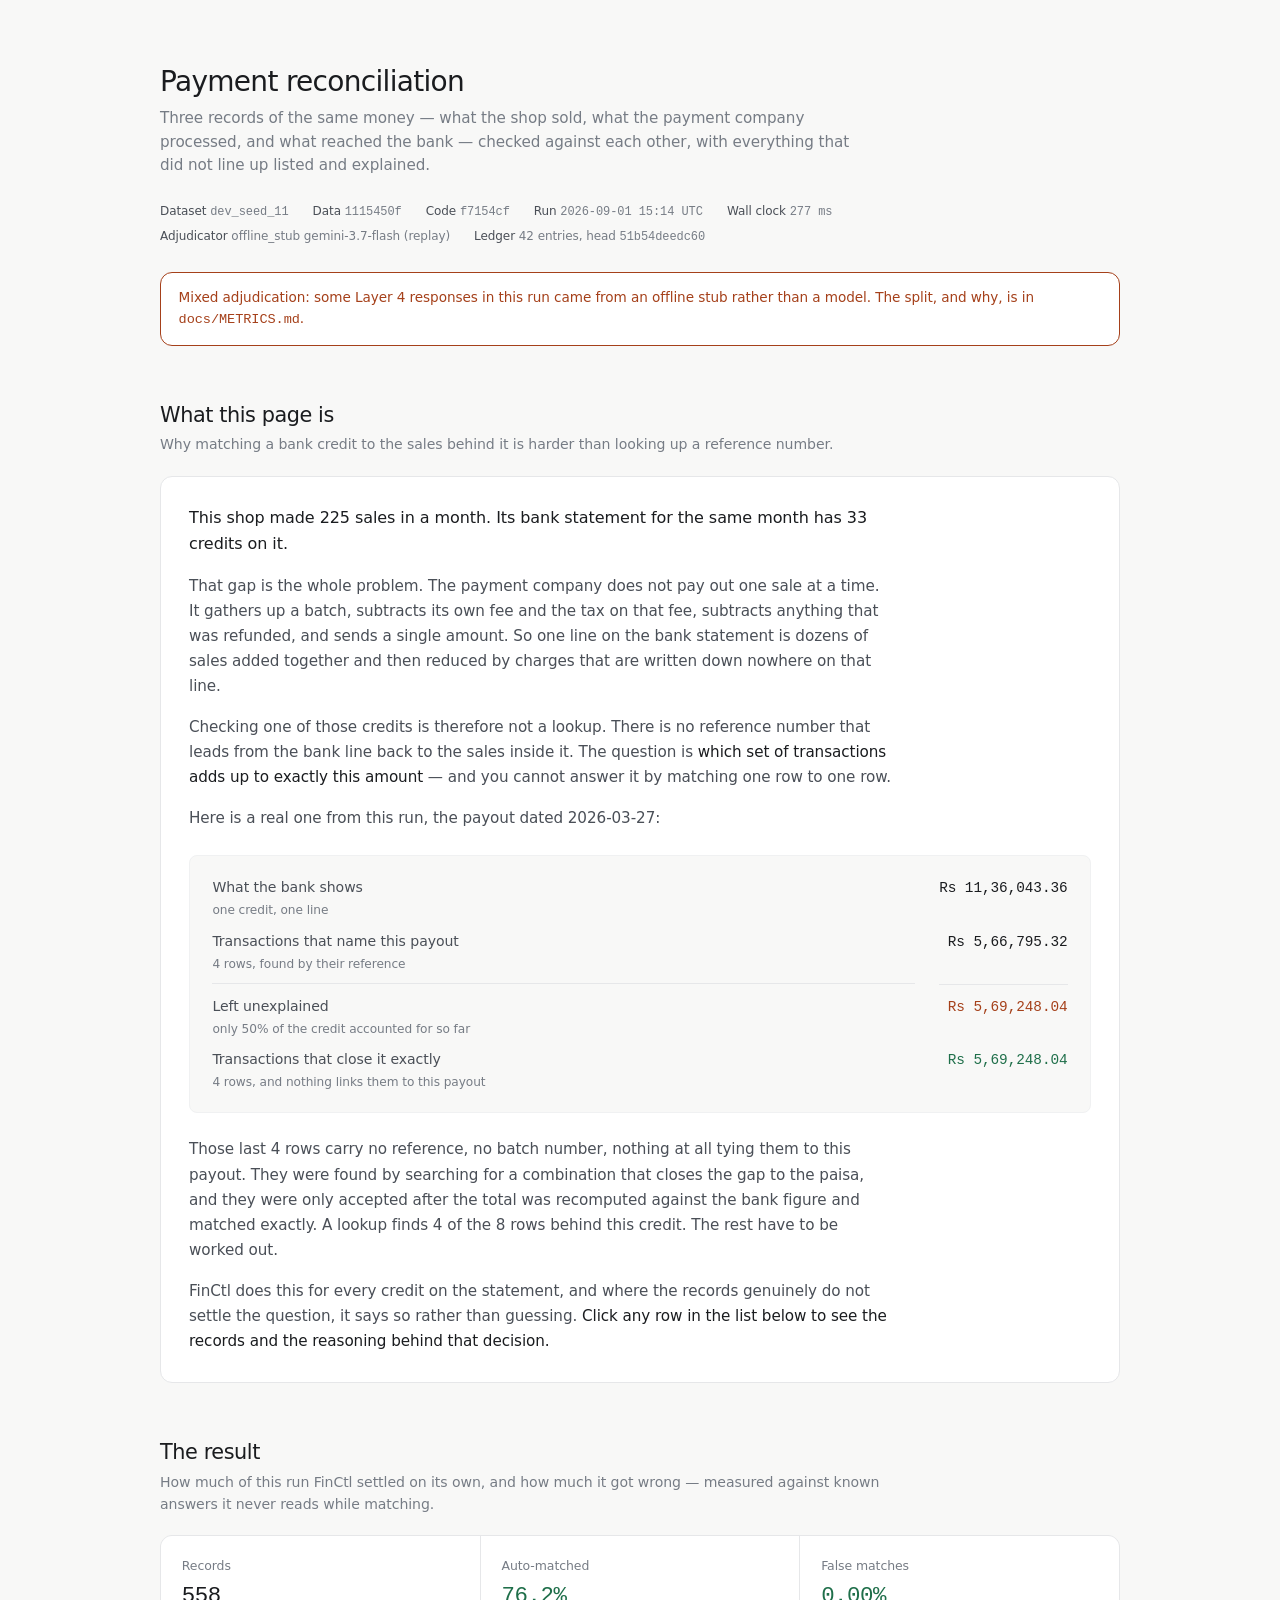
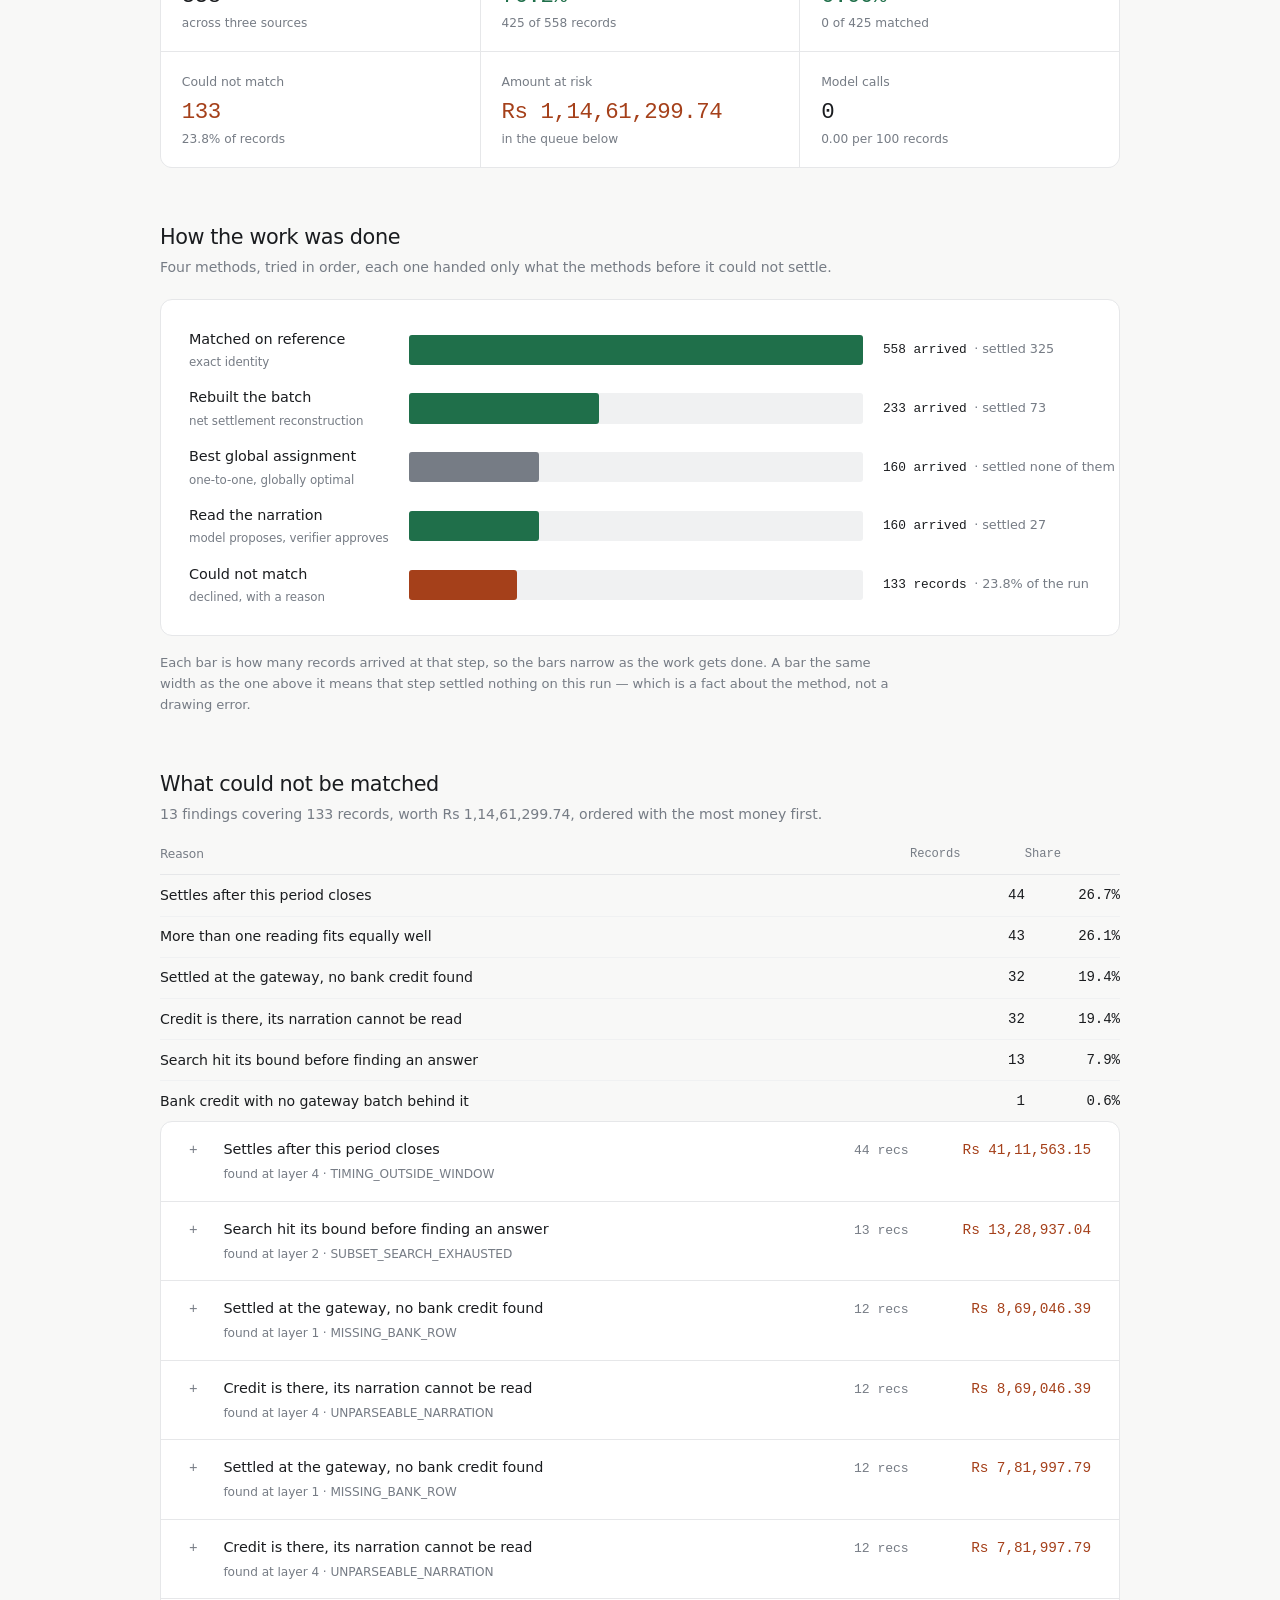
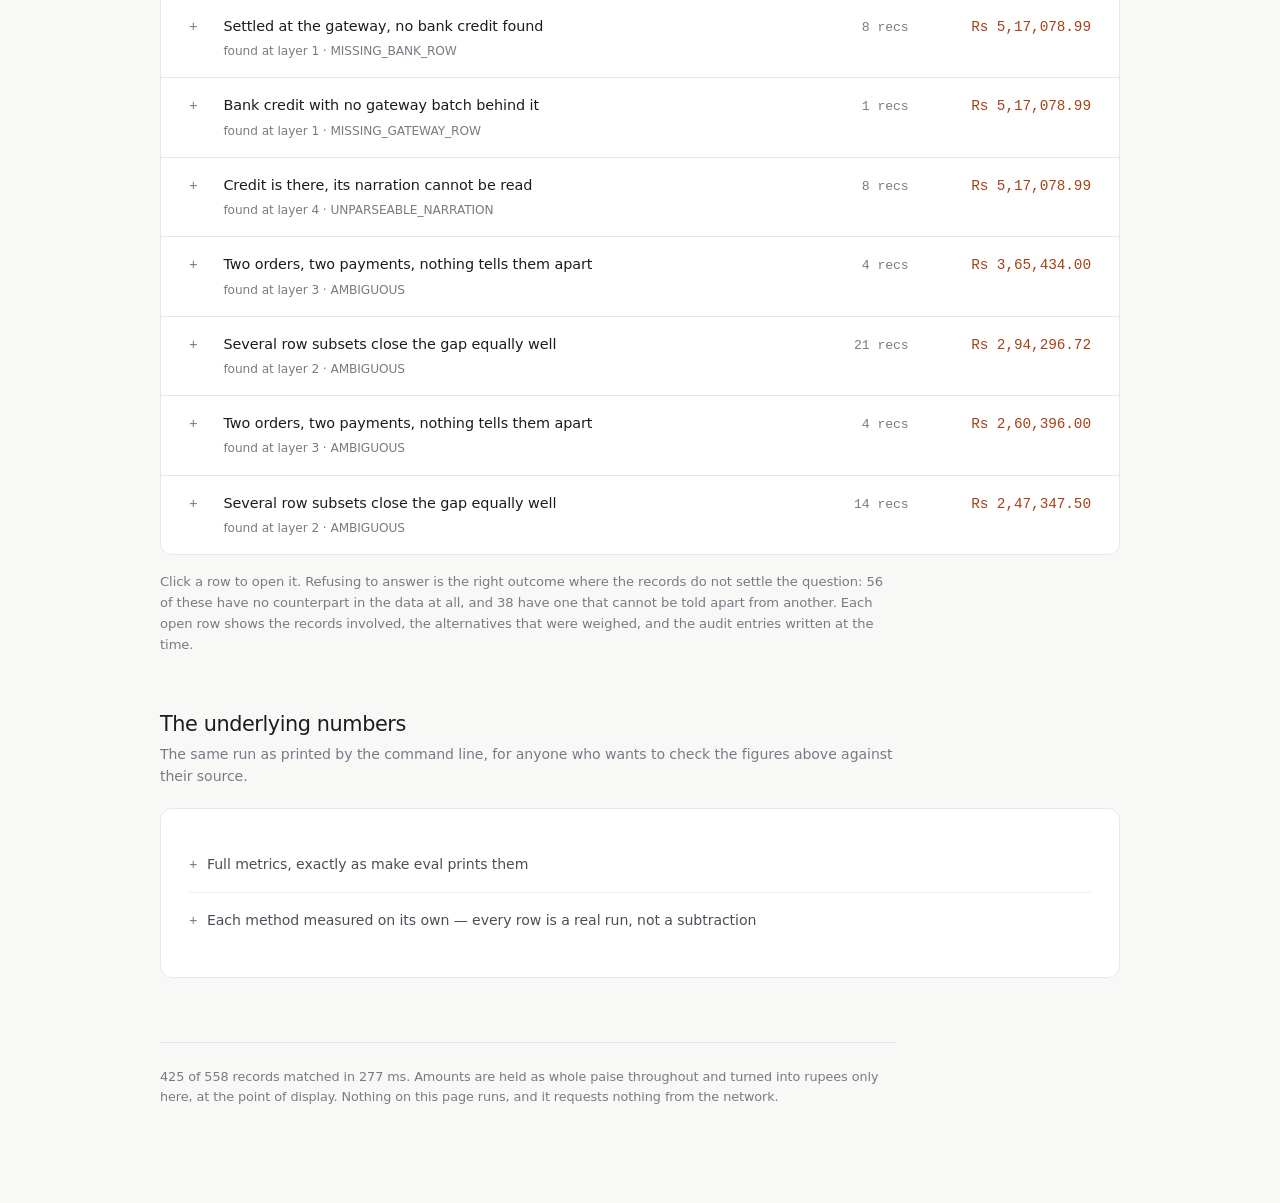
==== commit 7830e2c2: "README: move the stub banner, reframe Layer 3, restructure the opening Item 4. The Results block ope" ====
--- a/docs/index.html
+++ b/docs/index.html
@@ -209,9 +209,12 @@
 
 /* --- metrics strip ----------------------------------------------------------------------- */
 
+/* Three columns exactly, not auto-fit. There are six cells, and `auto-fit` resolved to five at
+   this width, leaving one cell alone on a second row beside four cells' worth of bare grid
+   background. A fixed 3x2 divides evenly. */
 .strip {
   display: grid;
-  grid-template-columns: repeat(auto-fit, minmax(10.5rem, 1fr));
+  grid-template-columns: repeat(3, 1fr);
   gap: 1px;
   background: var(--hair);
   border: 1px solid var(--hair);
@@ -246,12 +249,20 @@
 
 .cascade { display: flex; flex-direction: column; gap: .9rem; }
 
-.rung { display: grid; grid-template-columns: 12.5rem 1fr; gap: 1.25rem; align-items: center; }
+/* Three columns: label, bar, figures. The figures used to be overlaid on the bar with a
+   text-shadow meant to keep them legible over the fill, the track and both accents at once. A
+   screenshot showed it does not work -- dark text on the dark green fill is unreadable. Giving
+   the numbers their own column is legible unconditionally and needs no trick. */
+.rung {
+  display: grid;
+  grid-template-columns: 12.5rem 1fr 13rem;
+  gap: 1.25rem;
+  align-items: center;
+}
 .rung .lbl { font-size: .9rem; color: var(--ink); }
 .rung .lbl small { display: block; color: var(--muted); font-size: .74rem; margin-top: .15rem; }
 
 .track {
-  position: relative;
   background: var(--hair-2);
   border-radius: 3px;
   height: 1.9rem;
@@ -266,15 +277,11 @@
 .rung.out .fill { background: var(--exception); }
 
 .rung .qty {
-  position: absolute;
-  left: .75rem;
   font-size: .8rem;
   color: var(--ink);
   font-family: var(--mono);
   font-variant-numeric: tabular-nums;
-  /* The label sits on top of the fill, which can be either accent or the track behind it. A
-     shadow in the card colour keeps it legible over all three without a second colour. */
-  text-shadow: 0 0 4px var(--card), 0 0 4px var(--card), 0 0 3px var(--card);
+  white-space: nowrap;
 }
 .rung .qty .of { color: var(--muted); font-family: var(--sans); }
 
@@ -523,7 +530,7 @@
   <header>
     <h1>Payment reconciliation</h1>
     <p class="tagline">Three records of the same money — what the shop sold, what the payment company processed, and what reached the bank — checked against each other, with everything that did not line up listed and explained.</p>
-    <p class="provenance"><span><b>Dataset</b> <span class='v'>dev_seed_11</span></span> <span><b>Data</b> <span class='v'>1115450f</span></span> <span><b>Code</b> <span class='v'>f1f7b06</span></span> <span><b>Run</b> <span class='v'>2026-09-01 13:19 UTC</span></span> <span><b>Wall clock</b> <span class='v'>295 ms</span></span> <span><b>Adjudicator</b> offline_stub gemini-3.7-flash (replay)</span> <span><b>Ledger</b> 42 entries, head <span class='v'>51b54deedc60</span></span></p>
+    <p class="provenance"><span><b>Dataset</b> <span class='v'>dev_seed_11</span></span> <span><b>Data</b> <span class='v'>1115450f</span></span> <span><b>Code</b> <span class='v'>f7154cf</span></span> <span><b>Run</b> <span class='v'>2026-09-01 15:14 UTC</span></span> <span><b>Wall clock</b> <span class='v'>277 ms</span></span> <span><b>Adjudicator</b> offline_stub gemini-3.7-flash (replay)</span> <span><b>Ledger</b> 42 entries, head <span class='v'>51b54deedc60</span></span></p>
     <p class="warn">Mixed adjudication: some Layer 4 responses in this run came from an offline stub rather than a model. The split, and why, is in <code>docs/METRICS.md</code>.</p>
   </header>
 
@@ -542,7 +549,7 @@
   <section>
     <h2>How the work was done</h2>
     <p class="says">Four methods, tried in order, each one handed only what the methods before it could not settle.</p>
-    <div class="card"><div class="cascade"><div class="rung"><span class="lbl">Matched on reference<small>exact identity</small></span><span class="track"><span class="fill" style="width:100.00%"></span><span class="qty">558 arrived <span class="of">&middot; settled 325</span></span></span></div><div class="rung"><span class="lbl">Rebuilt the batch<small>net settlement reconstruction</small></span><span class="track"><span class="fill" style="width:41.76%"></span><span class="qty">233 arrived <span class="of">&middot; settled 73</span></span></span></div><div class="rung dead"><span class="lbl">Best global assignment<small>one-to-one, globally optimal</small></span><span class="track"><span class="fill" style="width:28.67%"></span><span class="qty">160 arrived <span class="of">&middot; settled none of them</span></span></span></div><div class="rung"><span class="lbl">Read the narration<small>model proposes, verifier approves</small></span><span class="track"><span class="fill" style="width:28.67%"></span><span class="qty">160 arrived <span class="of">&middot; settled 27</span></span></span></div><div class="rung out"><span class="lbl">Could not match<small>declined, with a reason</small></span><span class="track"><span class="fill" style="width:23.84%"></span><span class="qty">133 records <span class="of">&middot; 23.8% of the run</span></span></span></div></div></div>
+    <div class="card"><div class="cascade"><div class="rung"><span class="lbl">Matched on reference<small>exact identity</small></span><span class="track"><span class="fill" style="width:100.00%"></span></span><span class="qty">558 arrived <span class="of">&middot; settled 325</span></span></div><div class="rung"><span class="lbl">Rebuilt the batch<small>net settlement reconstruction</small></span><span class="track"><span class="fill" style="width:41.76%"></span></span><span class="qty">233 arrived <span class="of">&middot; settled 73</span></span></div><div class="rung dead"><span class="lbl">Best global assignment<small>one-to-one, globally optimal</small></span><span class="track"><span class="fill" style="width:28.67%"></span></span><span class="qty">160 arrived <span class="of">&middot; settled none of them</span></span></div><div class="rung"><span class="lbl">Read the narration<small>model proposes, verifier approves</small></span><span class="track"><span class="fill" style="width:28.67%"></span></span><span class="qty">160 arrived <span class="of">&middot; settled 27</span></span></div><div class="rung out"><span class="lbl">Could not match<small>declined, with a reason</small></span><span class="track"><span class="fill" style="width:23.84%"></span></span><span class="qty">133 records <span class="of">&middot; 23.8% of the run</span></span></div></div></div>
     <p class="caption">Each bar is how many records arrived at that step, so the bars narrow as the work gets done. A bar the same width as the one above it means that step settled nothing on this run — which is a fact about the method, not a drawing error.</p>
   </section>
 
@@ -560,11 +567,11 @@
     <div class="card">
       <details class="raw">
         <summary>Full metrics, exactly as make eval prints them</summary>
-        <pre>Dataset: dev_seed_11  data 1115450f   SHA: f1f7b06   2026-09-01 13:19
+        <pre>Dataset: dev_seed_11  data 1115450f   SHA: f7154cf   2026-09-01 15:14
 Adjudicator: offline_stub / gemini-3.7-flash   !! STUBBED PROPOSER, not a model (6 responses)
   ^ counts THIS RUN&#x27;s responses. 1 cached rule(s) were authored by a real model; those narrations now resolve via the promoted regex, so their fixtures are never consulted and the model does not appear above. Its contribution moved from the response cache into the rules cache, which is what promotion is for.
-Records processed         558          Wall clock    0.295s
-Auto-matched              425    76.2%   Throughput   1889 rec/s
+Records processed         558          Wall clock    0.278s
+Auto-matched              425    76.2%   Throughput   2009 rec/s
   Layer 1  exact            325    58.2%
   Layer 2  netting           73    13.1%
   Layer 3  fuzzy              0     0.0%
@@ -573,6 +580,14 @@
 Exceptions                133    23.8%    Rs 1,14,61,299.74 at risk
   correctly flagged        94    70.7%
   missed matches           39    29.3%
+Value in the run    Rs 8,77,64,133.83          &lt;- see &#x27;value denominator&#x27; below
+  value matched     Rs 6,91,46,021.36    78.8%
+  value unmatched   Rs 1,86,18,112.47    21.2%   the two sum to the total, exactly
+  value denominator: per record across all three sources, the same population the record rate uses.
+    One sale is counted up to three times -- as a ledger row, a gateway payment and inside a bank credit --
+    so this exceeds the money that moved. Per source: merchant Rs 2,66,64,589.00  gateway Rs 3,39,09,140.33  bank Rs 2,71,90,404.50
+  NB &#x27;at risk&#x27; above is Rs 1,14,61,299.74, which is NOT this figure: it sums each exception&#x27;s own
+    amount-at-risk (a batch&#x27;s expected credit, say), not the gross value of every record it names.
   by type: TIMING_OUTSIDE_WINDOW 44, AMBIGUOUS 43, MISSING_BANK_ROW 32, UNPARSEABLE_NARRATION 32, SUBSET_SEARCH_EXHAUSTED 13, MISSING_GATEWAY_ROW 1
   by class: absent 56, undetermined 38
 LLM calls                   0   cache hits    6   Calls / 100  0.00 (replay: all 6 responses from cache)
@@ -601,27 +616,29 @@
         <summary>Each method measured on its own — every row is a real run, not a subtraction</summary>
         <pre>
 Ablation (same dataset, layers enabled cumulatively)
-  arm                  auto-match   false-match   exceptions   UNCLASSIFIED
-  exact only (L1)          58.2%         0.00%          233             94
-  + netting (L2)           71.3%         0.00%          160              4   +13.1pp
-  + fuzzy (L3)             71.3%         0.00%          160              0   +0.0pp
-  + LLM (L4)               76.2%         0.00%          133              0   +4.8pp
+  arm                  auto-match   false-match   value matched   exceptions   UNCLASSIFIED
+  exact only (L1)          58.2%         0.00%           57.2%          233             94
+  + netting (L2)           71.3%         0.00%           73.4%          160              4   +13.1pp rec  +16.2pp val
+  + fuzzy (L3)             71.3%         0.00%           73.4%          160              0   +0.0pp rec  +0.0pp val
+  + LLM (L4)               76.2%         0.00%           78.8%          133              0   +4.8pp rec  +5.4pp val
   False-match rate is reported on every arm: an arm that raises coverage while also
-  raising false matches is a regression being sold as an improvement.</pre>
+  raising false matches is a regression being sold as an improvement.
+  Records and value are reported separately because a layer can buy a lot of one and
+  little of the other.</pre>
       </details>
     </div>
   </section>
 
-  <footer>425 of 558 records matched in 295 ms. Amounts are held as whole paise throughout and turned into rupees only here, at the point of display. Nothing on this page runs, and it requests nothing from the network.</footer>
+  <footer>425 of 558 records matched in 277 ms. Amounts are held as whole paise throughout and turned into rupees only here, at the point of display. Nothing on this page runs, and it requests nothing from the network.</footer>
 </main>
 <!-- Every number above is also here as JSON, so the page is machine-readable without scraping
      the markup. Nothing on this page executes: there is no script, no fetch, and no external
      reference of any kind. -->
 <script id="run-data" type="application/json">{
-  "ablation": "\nAblation (same dataset, layers enabled cumulatively)\n  arm                  auto-match   false-match   exceptions   UNCLASSIFIED\n  exact only (L1)          58.2%         0.00%          233             94\n  + netting (L2)           71.3%         0.00%          160              4   +13.1pp\n  + fuzzy (L3)             71.3%         0.00%          160              0   +0.0pp\n  + LLM (L4)               76.2%         0.00%          133              0   +4.8pp\n  False-match rate is reported on every arm: an arm that raises coverage while also\n  raising false matches is a regression being sold as an improvement.",
+  "ablation": "\nAblation (same dataset, layers enabled cumulatively)\n  arm                  auto-match   false-match   value matched   exceptions   UNCLASSIFIED\n  exact only (L1)          58.2%         0.00%           57.2%          233             94\n  + netting (L2)           71.3%         0.00%           73.4%          160              4   +13.1pp rec  +16.2pp val\n  + fuzzy (L3)             71.3%         0.00%           73.4%          160              0   +0.0pp rec  +0.0pp val\n  + LLM (L4)               76.2%         0.00%           78.8%          133              0   +4.8pp rec  +5.4pp val\n  False-match rate is reported on every arm: an arm that raises coverage while also\n  raising false matches is a regression being sold as an improvement.\n  Records and value are reported separately because a layer can buy a lot of one and\n  little of the other.",
   "at_risk_paise": 1146129974,
   "auto_matched": 425,
-  "block": "Dataset: dev_seed_11  data 1115450f   SHA: f1f7b06   2026-09-01 13:19\nAdjudicator: offline_stub / gemini-3.7-flash   !! STUBBED PROPOSER, not a model (6 responses)\n  ^ counts THIS RUN's responses. 1 cached rule(s) were authored by a real model; those narrations now resolve via the promoted regex, so their fixtures are never consulted and the model does not appear above. Its contribution moved from the response cache into the rules cache, which is what promotion is for.\nRecords processed         558          Wall clock    0.295s\nAuto-matched              425    76.2%   Throughput   1889 rec/s\n  Layer 1  exact            325    58.2%\n  Layer 2  netting           73    13.1%\n  Layer 3  fuzzy              0     0.0%\n  Layer 4  LLM+verified      27     4.8%\nFalse matches               0    0.00%   <- precision, not coverage\nExceptions                133    23.8%    Rs 1,14,61,299.74 at risk\n  correctly flagged        94    70.7%\n  missed matches           39    29.3%\n  by type: TIMING_OUTSIDE_WINDOW 44, AMBIGUOUS 43, MISSING_BANK_ROW 32, UNPARSEABLE_NARRATION 32, SUBSET_SEARCH_EXHAUSTED 13, MISSING_GATEWAY_ROW 1\n  by class: absent 56, undetermined 38\nLLM calls                   0   cache hits    6   Calls / 100  0.00 (replay: all 6 responses from cache)\n  cold calls / 100: not measured -- this run replayed from cache, so it cannot report a cold rate. The last cold attempt was terminated by provider quota exhaustion; see docs/METRICS.md.\n  by kind: none (all replayed from fixtures)   MODE=replay\nRules cache                 3 rules   2 promoted from narration the seeded regex missed\n  authored by: google-gemini/gemini-3.7-flash x1, offline_stub/gemini-3.7-flash x1\nAdjudication             0.0s   retries 0   backoff     0s   (1% of wall clock)\nCost / 1000            Rs TBD          USD 0.000000 total\nAudit ledger               42 entries   head 51b54deedc60\nBy mechanism  (delta != 0 batches; ground-truth attribution. refused is a SUCCESS, exhausted is an honest failure)\n  credit_without_parseable_utr       4 batches  resolved 3  refused 0  exhausted 0  unclassified 0  MISSING_BANK_ROW 1\n  duplicate_reference_contamination  2 batches  resolved 2  refused 0  exhausted 0  unclassified 0\n  export_cutoff_skew                 3 batches  resolved 3  refused 0  exhausted 0  unclassified 0\n  multiple_subsets_explain_delta     2 batches  resolved 0  refused 2  exhausted 0  unclassified 0\n  on_hold_release_misdated           2 batches  resolved 2  refused 0  exhausted 0  unclassified 0\n  pool_beyond_node_budget            1 batch    resolved 0  refused 0  exhausted 1  unclassified 0\nRefusals  (declining is a SUCCESS. Two distinct kinds, kept separate on purpose - they were conflated once). STRICTER than the by-pathology row below: that asks whether the engine avoided a wrong answer, this asks whether it gave the right answer for the right reason - a declared AMBIGUOUS, not merely an absence.\n  P7 record-level tie            8/8    records   100.0%\n  M5 batch subset ambiguity      2/2    batches   100.0%\nBy pathology  (records carry >=1, so these OVERLAP and do not sum to 558)\n  P1   502/541  P2    57/66   P3    18/18   P4     3/3    P5     4/4    P6    24/24\n  P7     8/8    P8    24/24   P9    50/50   P10   30/30   P11    2/2    P12   12/14",
+  "block": "Dataset: dev_seed_11  data 1115450f   SHA: f7154cf   2026-09-01 15:14\nAdjudicator: offline_stub / gemini-3.7-flash   !! STUBBED PROPOSER, not a model (6 responses)\n  ^ counts THIS RUN's responses. 1 cached rule(s) were authored by a real model; those narrations now resolve via the promoted regex, so their fixtures are never consulted and the model does not appear above. Its contribution moved from the response cache into the rules cache, which is what promotion is for.\nRecords processed         558          Wall clock    0.278s\nAuto-matched              425    76.2%   Throughput   2009 rec/s\n  Layer 1  exact            325    58.2%\n  Layer 2  netting           73    13.1%\n  Layer 3  fuzzy              0     0.0%\n  Layer 4  LLM+verified      27     4.8%\nFalse matches               0    0.00%   <- precision, not coverage\nExceptions                133    23.8%    Rs 1,14,61,299.74 at risk\n  correctly flagged        94    70.7%\n  missed matches           39    29.3%\nValue in the run    Rs 8,77,64,133.83          <- see 'value denominator' below\n  value matched     Rs 6,91,46,021.36    78.8%\n  value unmatched   Rs 1,86,18,112.47    21.2%   the two sum to the total, exactly\n  value denominator: per record across all three sources, the same population the record rate uses.\n    One sale is counted up to three times -- as a ledger row, a gateway payment and inside a bank credit --\n    so this exceeds the money that moved. Per source: merchant Rs 2,66,64,589.00  gateway Rs 3,39,09,140.33  bank Rs 2,71,90,404.50\n  NB 'at risk' above is Rs 1,14,61,299.74, which is NOT this figure: it sums each exception's own\n    amount-at-risk (a batch's expected credit, say), not the gross value of every record it names.\n  by type: TIMING_OUTSIDE_WINDOW 44, AMBIGUOUS 43, MISSING_BANK_ROW 32, UNPARSEABLE_NARRATION 32, SUBSET_SEARCH_EXHAUSTED 13, MISSING_GATEWAY_ROW 1\n  by class: absent 56, undetermined 38\nLLM calls                   0   cache hits    6   Calls / 100  0.00 (replay: all 6 responses from cache)\n  cold calls / 100: not measured -- this run replayed from cache, so it cannot report a cold rate. The last cold attempt was terminated by provider quota exhaustion; see docs/METRICS.md.\n  by kind: none (all replayed from fixtures)   MODE=replay\nRules cache                 3 rules   2 promoted from narration the seeded regex missed\n  authored by: google-gemini/gemini-3.7-flash x1, offline_stub/gemini-3.7-flash x1\nAdjudication             0.0s   retries 0   backoff     0s   (1% of wall clock)\nCost / 1000            Rs TBD          USD 0.000000 total\nAudit ledger               42 entries   head 51b54deedc60\nBy mechanism  (delta != 0 batches; ground-truth attribution. refused is a SUCCESS, exhausted is an honest failure)\n  credit_without_parseable_utr       4 batches  resolved 3  refused 0  exhausted 0  unclassified 0  MISSING_BANK_ROW 1\n  duplicate_reference_contamination  2 batches  resolved 2  refused 0  exhausted 0  unclassified 0\n  export_cutoff_skew                 3 batches  resolved 3  refused 0  exhausted 0  unclassified 0\n  multiple_subsets_explain_delta     2 batches  resolved 0  refused 2  exhausted 0  unclassified 0\n  on_hold_release_misdated           2 batches  resolved 2  refused 0  exhausted 0  unclassified 0\n  pool_beyond_node_budget            1 batch    resolved 0  refused 0  exhausted 1  unclassified 0\nRefusals  (declining is a SUCCESS. Two distinct kinds, kept separate on purpose - they were conflated once). STRICTER than the by-pathology row below: that asks whether the engine avoided a wrong answer, this asks whether it gave the right answer for the right reason - a declared AMBIGUOUS, not merely an absence.\n  P7 record-level tie            8/8    records   100.0%\n  M5 batch subset ambiguity      2/2    batches   100.0%\nBy pathology  (records carry >=1, so these OVERLAP and do not sum to 558)\n  P1   502/541  P2    57/66   P3    18/18   P4     3/3    P5     4/4    P6    24/24\n  P7     8/8    P8    24/24   P9    50/50   P10   30/30   P11    2/2    P12   12/14",
   "by_class": {
     "absent": 56,
     "undetermined": 38
@@ -1455,9 +1472,9 @@
   },
   "provenance": {
     "dataset_sha": "1115450f",
-    "git_sha": "f1f7b06",
+    "git_sha": "f7154cf",
     "manifest_state": "match",
-    "started_at_utc": "2026-09-01 13:19",
+    "started_at_utc": "2026-09-01 15:14",
     "trustworthy": true
   },
   "record_digest": {
@@ -3261,7 +3278,7 @@
     "merchant_sales": 225
   },
   "unclassified": 0,
-  "wall_clock_ms": 295,
+  "wall_clock_ms": 277,
   "worked_example": {
     "credit_paise": 113604336,
     "joined_paise": 56679532,
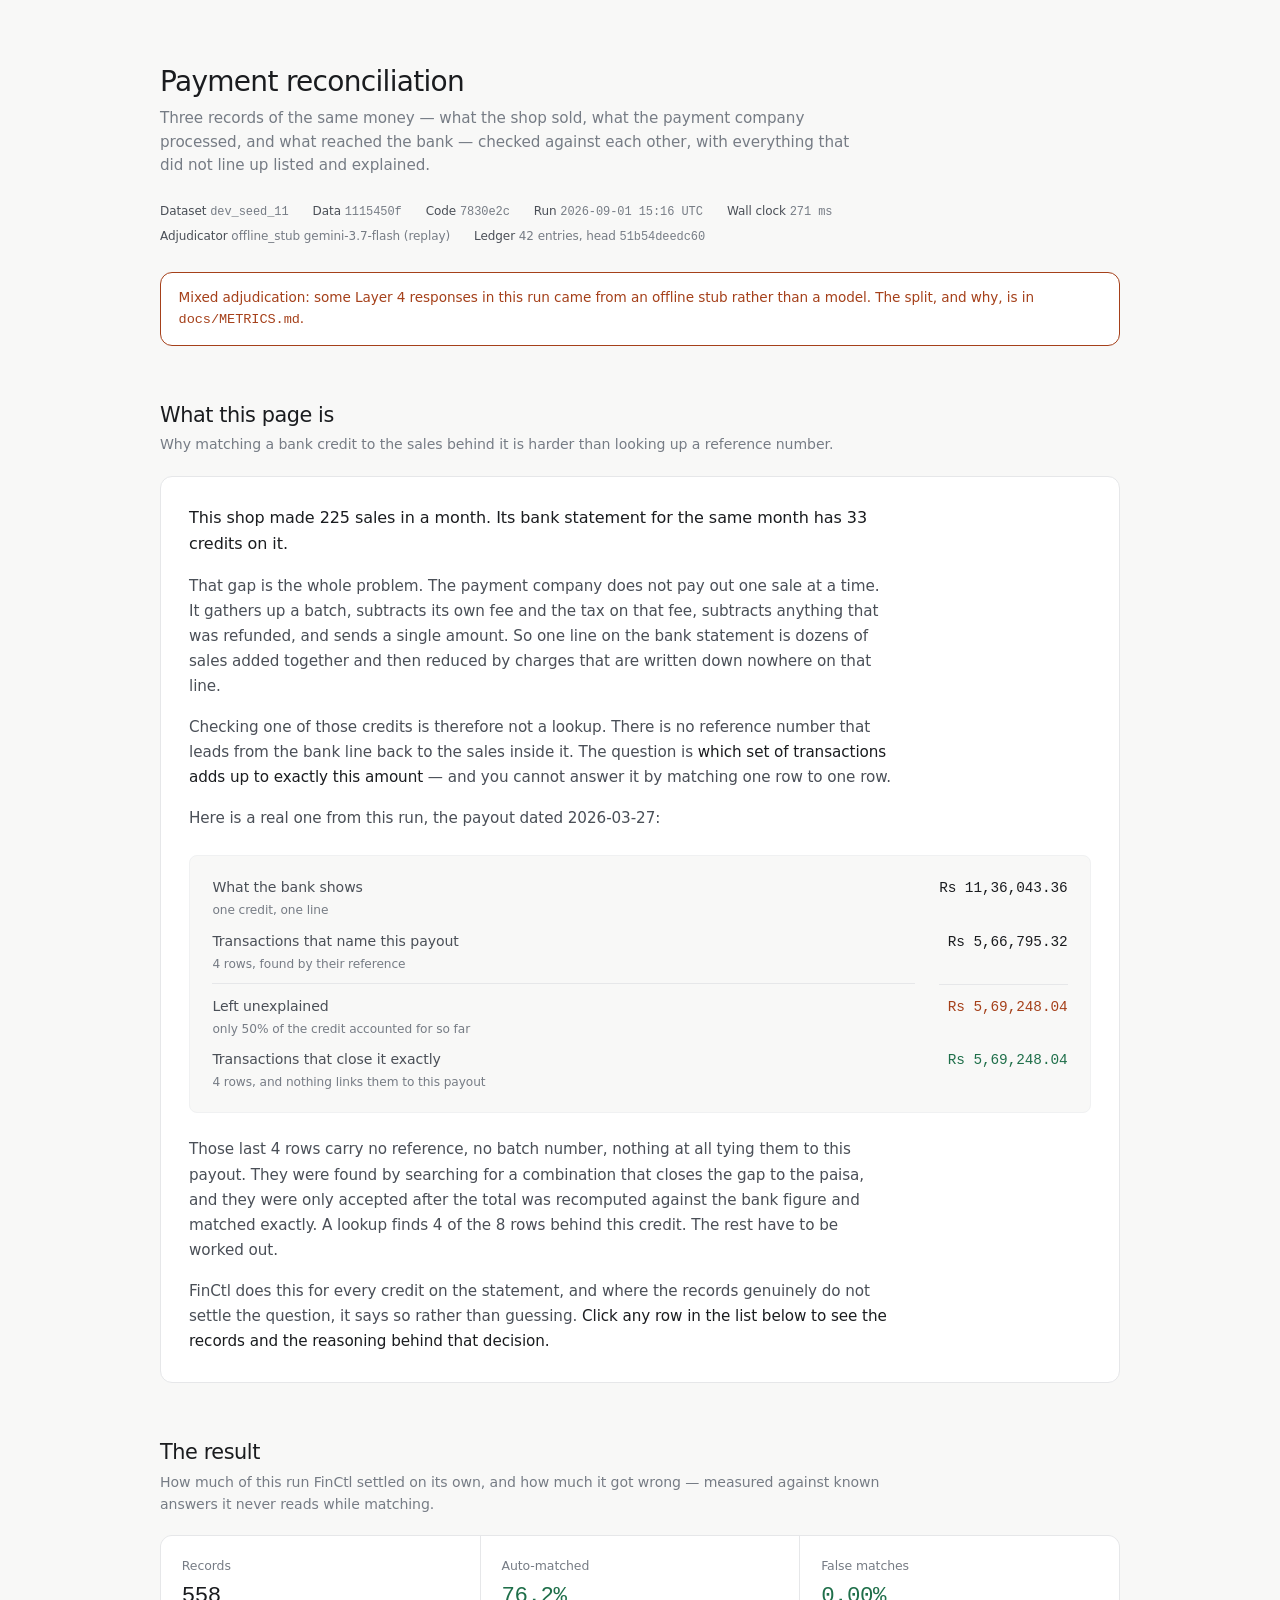
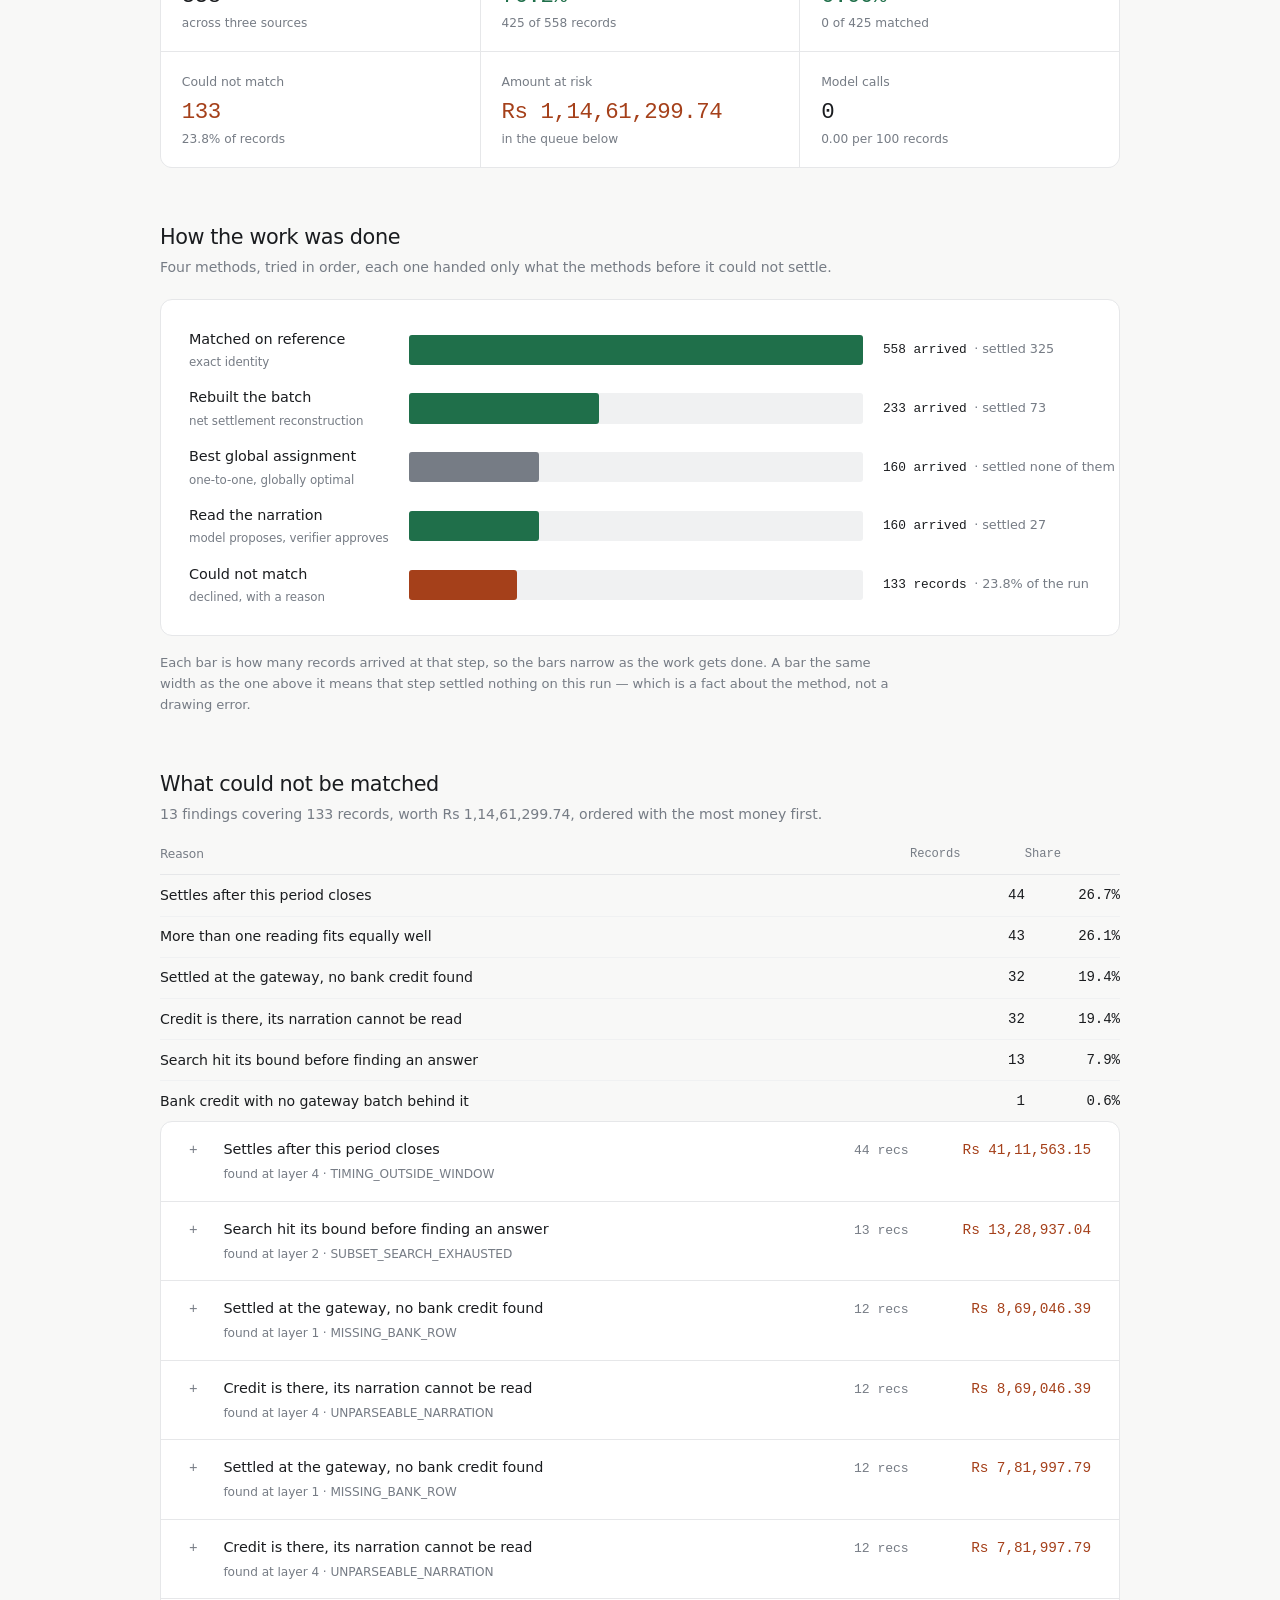
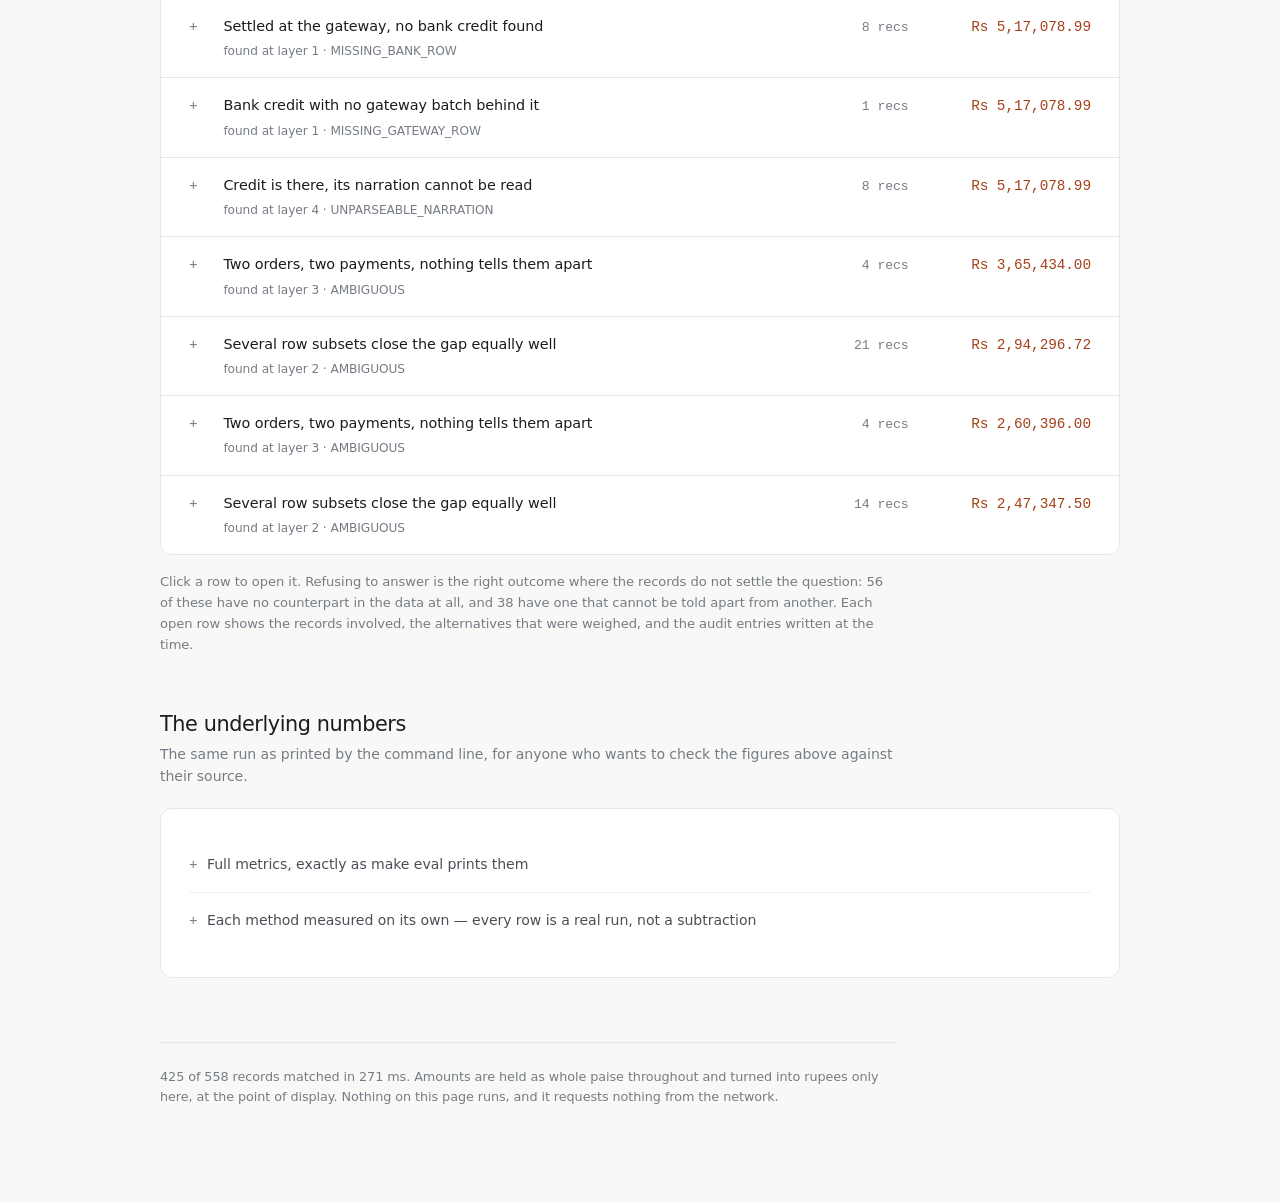
==== commit 867152e4: "Re-render the static report" ====
--- a/docs/index.html
+++ b/docs/index.html
@@ -530,7 +530,7 @@
   <header>
     <h1>Payment reconciliation</h1>
     <p class="tagline">Three records of the same money — what the shop sold, what the payment company processed, and what reached the bank — checked against each other, with everything that did not line up listed and explained.</p>
-    <p class="provenance"><span><b>Dataset</b> <span class='v'>dev_seed_11</span></span> <span><b>Data</b> <span class='v'>1115450f</span></span> <span><b>Code</b> <span class='v'>f7154cf</span></span> <span><b>Run</b> <span class='v'>2026-09-01 15:14 UTC</span></span> <span><b>Wall clock</b> <span class='v'>277 ms</span></span> <span><b>Adjudicator</b> offline_stub gemini-3.7-flash (replay)</span> <span><b>Ledger</b> 42 entries, head <span class='v'>51b54deedc60</span></span></p>
+    <p class="provenance"><span><b>Dataset</b> <span class='v'>dev_seed_11</span></span> <span><b>Data</b> <span class='v'>1115450f</span></span> <span><b>Code</b> <span class='v'>7830e2c</span></span> <span><b>Run</b> <span class='v'>2026-09-01 15:16 UTC</span></span> <span><b>Wall clock</b> <span class='v'>271 ms</span></span> <span><b>Adjudicator</b> offline_stub gemini-3.7-flash (replay)</span> <span><b>Ledger</b> 42 entries, head <span class='v'>51b54deedc60</span></span></p>
     <p class="warn">Mixed adjudication: some Layer 4 responses in this run came from an offline stub rather than a model. The split, and why, is in <code>docs/METRICS.md</code>.</p>
   </header>
 
@@ -567,11 +567,11 @@
     <div class="card">
       <details class="raw">
         <summary>Full metrics, exactly as make eval prints them</summary>
-        <pre>Dataset: dev_seed_11  data 1115450f   SHA: f7154cf   2026-09-01 15:14
+        <pre>Dataset: dev_seed_11  data 1115450f   SHA: 7830e2c   2026-09-01 15:16
 Adjudicator: offline_stub / gemini-3.7-flash   !! STUBBED PROPOSER, not a model (6 responses)
   ^ counts THIS RUN&#x27;s responses. 1 cached rule(s) were authored by a real model; those narrations now resolve via the promoted regex, so their fixtures are never consulted and the model does not appear above. Its contribution moved from the response cache into the rules cache, which is what promotion is for.
-Records processed         558          Wall clock    0.278s
-Auto-matched              425    76.2%   Throughput   2009 rec/s
+Records processed         558          Wall clock    0.272s
+Auto-matched              425    76.2%   Throughput   2052 rec/s
   Layer 1  exact            325    58.2%
   Layer 2  netting           73    13.1%
   Layer 3  fuzzy              0     0.0%
@@ -595,7 +595,7 @@
   by kind: none (all replayed from fixtures)   MODE=replay
 Rules cache                 3 rules   2 promoted from narration the seeded regex missed
   authored by: google-gemini/gemini-3.7-flash x1, offline_stub/gemini-3.7-flash x1
-Adjudication             0.0s   retries 0   backoff     0s   (1% of wall clock)
+Adjudication             0.0s   retries 0   backoff     0s   (2% of wall clock)
 Cost / 1000            Rs TBD          USD 0.000000 total
 Audit ledger               42 entries   head 51b54deedc60
 By mechanism  (delta != 0 batches; ground-truth attribution. refused is a SUCCESS, exhausted is an honest failure)
@@ -629,7 +629,7 @@
     </div>
   </section>
 
-  <footer>425 of 558 records matched in 277 ms. Amounts are held as whole paise throughout and turned into rupees only here, at the point of display. Nothing on this page runs, and it requests nothing from the network.</footer>
+  <footer>425 of 558 records matched in 271 ms. Amounts are held as whole paise throughout and turned into rupees only here, at the point of display. Nothing on this page runs, and it requests nothing from the network.</footer>
 </main>
 <!-- Every number above is also here as JSON, so the page is machine-readable without scraping
      the markup. Nothing on this page executes: there is no script, no fetch, and no external
@@ -638,7 +638,7 @@
   "ablation": "\nAblation (same dataset, layers enabled cumulatively)\n  arm                  auto-match   false-match   value matched   exceptions   UNCLASSIFIED\n  exact only (L1)          58.2%         0.00%           57.2%          233             94\n  + netting (L2)           71.3%         0.00%           73.4%          160              4   +13.1pp rec  +16.2pp val\n  + fuzzy (L3)             71.3%         0.00%           73.4%          160              0   +0.0pp rec  +0.0pp val\n  + LLM (L4)               76.2%         0.00%           78.8%          133              0   +4.8pp rec  +5.4pp val\n  False-match rate is reported on every arm: an arm that raises coverage while also\n  raising false matches is a regression being sold as an improvement.\n  Records and value are reported separately because a layer can buy a lot of one and\n  little of the other.",
   "at_risk_paise": 1146129974,
   "auto_matched": 425,
-  "block": "Dataset: dev_seed_11  data 1115450f   SHA: f7154cf   2026-09-01 15:14\nAdjudicator: offline_stub / gemini-3.7-flash   !! STUBBED PROPOSER, not a model (6 responses)\n  ^ counts THIS RUN's responses. 1 cached rule(s) were authored by a real model; those narrations now resolve via the promoted regex, so their fixtures are never consulted and the model does not appear above. Its contribution moved from the response cache into the rules cache, which is what promotion is for.\nRecords processed         558          Wall clock    0.278s\nAuto-matched              425    76.2%   Throughput   2009 rec/s\n  Layer 1  exact            325    58.2%\n  Layer 2  netting           73    13.1%\n  Layer 3  fuzzy              0     0.0%\n  Layer 4  LLM+verified      27     4.8%\nFalse matches               0    0.00%   <- precision, not coverage\nExceptions                133    23.8%    Rs 1,14,61,299.74 at risk\n  correctly flagged        94    70.7%\n  missed matches           39    29.3%\nValue in the run    Rs 8,77,64,133.83          <- see 'value denominator' below\n  value matched     Rs 6,91,46,021.36    78.8%\n  value unmatched   Rs 1,86,18,112.47    21.2%   the two sum to the total, exactly\n  value denominator: per record across all three sources, the same population the record rate uses.\n    One sale is counted up to three times -- as a ledger row, a gateway payment and inside a bank credit --\n    so this exceeds the money that moved. Per source: merchant Rs 2,66,64,589.00  gateway Rs 3,39,09,140.33  bank Rs 2,71,90,404.50\n  NB 'at risk' above is Rs 1,14,61,299.74, which is NOT this figure: it sums each exception's own\n    amount-at-risk (a batch's expected credit, say), not the gross value of every record it names.\n  by type: TIMING_OUTSIDE_WINDOW 44, AMBIGUOUS 43, MISSING_BANK_ROW 32, UNPARSEABLE_NARRATION 32, SUBSET_SEARCH_EXHAUSTED 13, MISSING_GATEWAY_ROW 1\n  by class: absent 56, undetermined 38\nLLM calls                   0   cache hits    6   Calls / 100  0.00 (replay: all 6 responses from cache)\n  cold calls / 100: not measured -- this run replayed from cache, so it cannot report a cold rate. The last cold attempt was terminated by provider quota exhaustion; see docs/METRICS.md.\n  by kind: none (all replayed from fixtures)   MODE=replay\nRules cache                 3 rules   2 promoted from narration the seeded regex missed\n  authored by: google-gemini/gemini-3.7-flash x1, offline_stub/gemini-3.7-flash x1\nAdjudication             0.0s   retries 0   backoff     0s   (1% of wall clock)\nCost / 1000            Rs TBD          USD 0.000000 total\nAudit ledger               42 entries   head 51b54deedc60\nBy mechanism  (delta != 0 batches; ground-truth attribution. refused is a SUCCESS, exhausted is an honest failure)\n  credit_without_parseable_utr       4 batches  resolved 3  refused 0  exhausted 0  unclassified 0  MISSING_BANK_ROW 1\n  duplicate_reference_contamination  2 batches  resolved 2  refused 0  exhausted 0  unclassified 0\n  export_cutoff_skew                 3 batches  resolved 3  refused 0  exhausted 0  unclassified 0\n  multiple_subsets_explain_delta     2 batches  resolved 0  refused 2  exhausted 0  unclassified 0\n  on_hold_release_misdated           2 batches  resolved 2  refused 0  exhausted 0  unclassified 0\n  pool_beyond_node_budget            1 batch    resolved 0  refused 0  exhausted 1  unclassified 0\nRefusals  (declining is a SUCCESS. Two distinct kinds, kept separate on purpose - they were conflated once). STRICTER than the by-pathology row below: that asks whether the engine avoided a wrong answer, this asks whether it gave the right answer for the right reason - a declared AMBIGUOUS, not merely an absence.\n  P7 record-level tie            8/8    records   100.0%\n  M5 batch subset ambiguity      2/2    batches   100.0%\nBy pathology  (records carry >=1, so these OVERLAP and do not sum to 558)\n  P1   502/541  P2    57/66   P3    18/18   P4     3/3    P5     4/4    P6    24/24\n  P7     8/8    P8    24/24   P9    50/50   P10   30/30   P11    2/2    P12   12/14",
+  "block": "Dataset: dev_seed_11  data 1115450f   SHA: 7830e2c   2026-09-01 15:16\nAdjudicator: offline_stub / gemini-3.7-flash   !! STUBBED PROPOSER, not a model (6 responses)\n  ^ counts THIS RUN's responses. 1 cached rule(s) were authored by a real model; those narrations now resolve via the promoted regex, so their fixtures are never consulted and the model does not appear above. Its contribution moved from the response cache into the rules cache, which is what promotion is for.\nRecords processed         558          Wall clock    0.272s\nAuto-matched              425    76.2%   Throughput   2052 rec/s\n  Layer 1  exact            325    58.2%\n  Layer 2  netting           73    13.1%\n  Layer 3  fuzzy              0     0.0%\n  Layer 4  LLM+verified      27     4.8%\nFalse matches               0    0.00%   <- precision, not coverage\nExceptions                133    23.8%    Rs 1,14,61,299.74 at risk\n  correctly flagged        94    70.7%\n  missed matches           39    29.3%\nValue in the run    Rs 8,77,64,133.83          <- see 'value denominator' below\n  value matched     Rs 6,91,46,021.36    78.8%\n  value unmatched   Rs 1,86,18,112.47    21.2%   the two sum to the total, exactly\n  value denominator: per record across all three sources, the same population the record rate uses.\n    One sale is counted up to three times -- as a ledger row, a gateway payment and inside a bank credit --\n    so this exceeds the money that moved. Per source: merchant Rs 2,66,64,589.00  gateway Rs 3,39,09,140.33  bank Rs 2,71,90,404.50\n  NB 'at risk' above is Rs 1,14,61,299.74, which is NOT this figure: it sums each exception's own\n    amount-at-risk (a batch's expected credit, say), not the gross value of every record it names.\n  by type: TIMING_OUTSIDE_WINDOW 44, AMBIGUOUS 43, MISSING_BANK_ROW 32, UNPARSEABLE_NARRATION 32, SUBSET_SEARCH_EXHAUSTED 13, MISSING_GATEWAY_ROW 1\n  by class: absent 56, undetermined 38\nLLM calls                   0   cache hits    6   Calls / 100  0.00 (replay: all 6 responses from cache)\n  cold calls / 100: not measured -- this run replayed from cache, so it cannot report a cold rate. The last cold attempt was terminated by provider quota exhaustion; see docs/METRICS.md.\n  by kind: none (all replayed from fixtures)   MODE=replay\nRules cache                 3 rules   2 promoted from narration the seeded regex missed\n  authored by: google-gemini/gemini-3.7-flash x1, offline_stub/gemini-3.7-flash x1\nAdjudication             0.0s   retries 0   backoff     0s   (2% of wall clock)\nCost / 1000            Rs TBD          USD 0.000000 total\nAudit ledger               42 entries   head 51b54deedc60\nBy mechanism  (delta != 0 batches; ground-truth attribution. refused is a SUCCESS, exhausted is an honest failure)\n  credit_without_parseable_utr       4 batches  resolved 3  refused 0  exhausted 0  unclassified 0  MISSING_BANK_ROW 1\n  duplicate_reference_contamination  2 batches  resolved 2  refused 0  exhausted 0  unclassified 0\n  export_cutoff_skew                 3 batches  resolved 3  refused 0  exhausted 0  unclassified 0\n  multiple_subsets_explain_delta     2 batches  resolved 0  refused 2  exhausted 0  unclassified 0\n  on_hold_release_misdated           2 batches  resolved 2  refused 0  exhausted 0  unclassified 0\n  pool_beyond_node_budget            1 batch    resolved 0  refused 0  exhausted 1  unclassified 0\nRefusals  (declining is a SUCCESS. Two distinct kinds, kept separate on purpose - they were conflated once). STRICTER than the by-pathology row below: that asks whether the engine avoided a wrong answer, this asks whether it gave the right answer for the right reason - a declared AMBIGUOUS, not merely an absence.\n  P7 record-level tie            8/8    records   100.0%\n  M5 batch subset ambiguity      2/2    batches   100.0%\nBy pathology  (records carry >=1, so these OVERLAP and do not sum to 558)\n  P1   502/541  P2    57/66   P3    18/18   P4     3/3    P5     4/4    P6    24/24\n  P7     8/8    P8    24/24   P9    50/50   P10   30/30   P11    2/2    P12   12/14",
   "by_class": {
     "absent": 56,
     "undetermined": 38
@@ -1472,9 +1472,9 @@
   },
   "provenance": {
     "dataset_sha": "1115450f",
-    "git_sha": "f7154cf",
+    "git_sha": "7830e2c",
     "manifest_state": "match",
-    "started_at_utc": "2026-09-01 15:14",
+    "started_at_utc": "2026-09-01 15:16",
     "trustworthy": true
   },
   "record_digest": {
@@ -3278,7 +3278,7 @@
     "merchant_sales": 225
   },
   "unclassified": 0,
-  "wall_clock_ms": 277,
+  "wall_clock_ms": 271,
   "worked_example": {
     "credit_paise": 113604336,
     "joined_paise": 56679532,
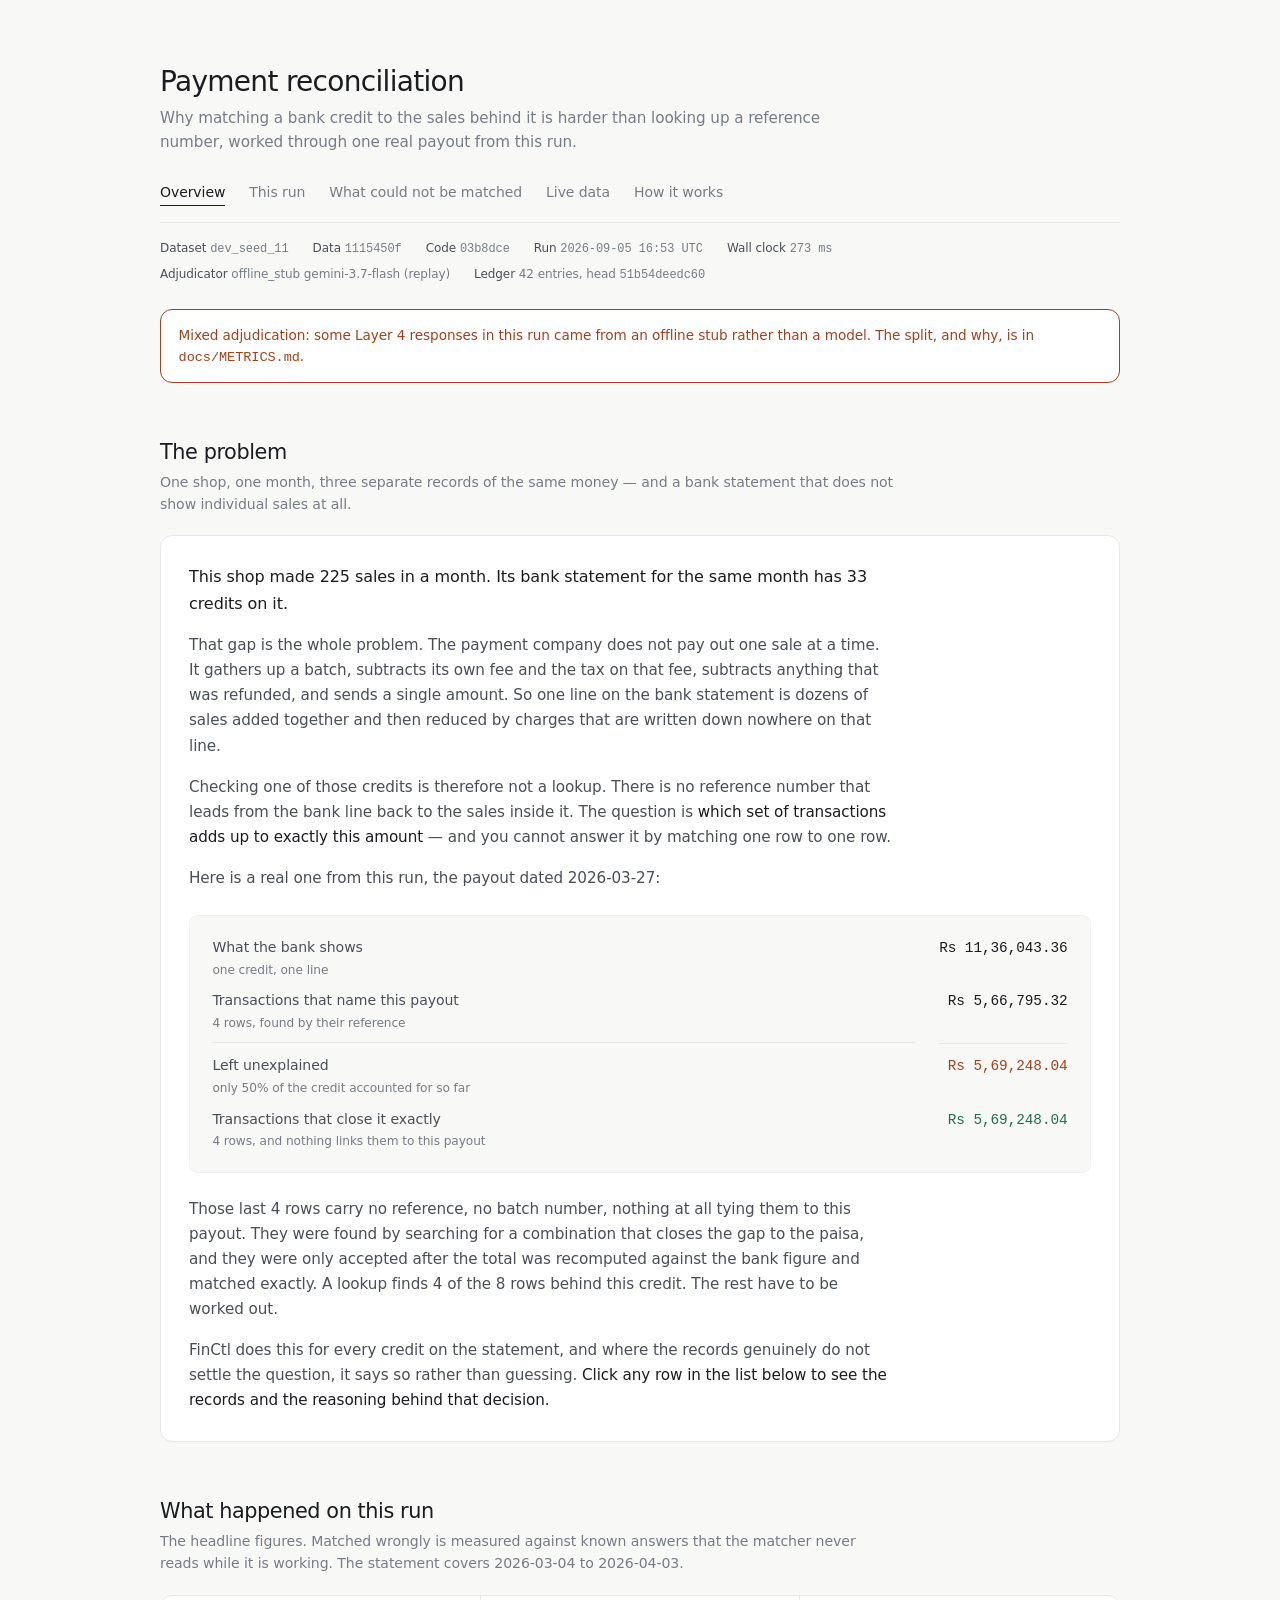
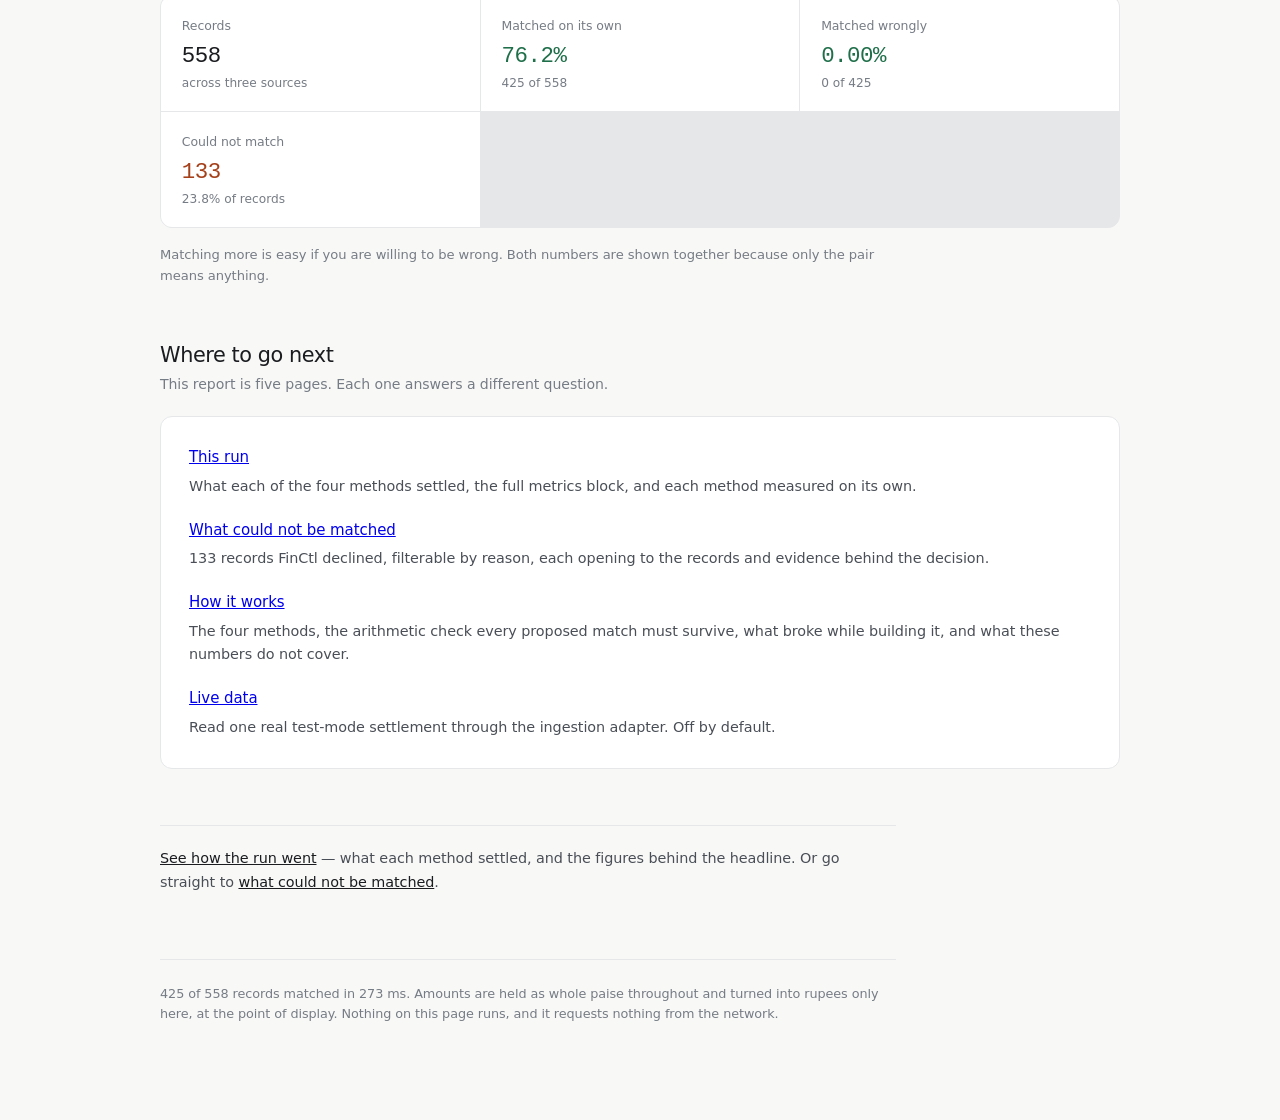
==== commit 7dfc214d: "Re-render the report and re-paste the metrics block against 03b8dce Both name the commit that produc" ====
--- a/docs/index.html
+++ b/docs/index.html
@@ -3,8 +3,8 @@
 <head>
 <meta charset="utf-8">
 <meta name="viewport" content="width=device-width, initial-scale=1">
-<title>FinCtl — reconciliation run</title>
-<meta name="description" content="Payment reconciliation: what matched, what did not, and why.">
+<title>Payment reconciliation — FinCtl</title>
+<meta name="description" content="Why matching a bank credit to the sales behind it is harder than looking up a reference number, worked through one real payout from this run.">
 <style>
 /* FinCtl UI. Inlined into the page by scripts/render_report.py -- kept as a real file so it is
    editable and reviewable, but never fetched at runtime. No framework, no build step.
@@ -458,6 +458,129 @@
   max-width: 46rem;
 }
 
+/* --- navigation ---------------------------------------------------------------------------- */
+
+/* Text links, no icons, no chrome. The current page is a span rather than a link to itself: a
+   control that does nothing is worse than no control (D-0026). */
+nav {
+  display: flex;
+  flex-wrap: wrap;
+  gap: .25rem 1.5rem;
+  margin: 1.25rem 0 1rem;
+  padding-bottom: 1rem;
+  border-bottom: 1px solid var(--hair);
+  font-size: .875rem;
+}
+
+nav a, nav .here {
+  text-decoration: none;
+  padding: .15rem 0;
+  border-bottom: 1px solid transparent;
+}
+
+nav a { color: var(--muted); }
+nav a:hover { color: var(--ink); border-bottom-color: var(--hair); }
+
+nav .here {
+  color: var(--ink);
+  font-weight: 500;
+  border-bottom-color: var(--ink);
+}
+
+/* Skip link: present for keyboard users, out of the way for everyone else. */
+.skip {
+  position: absolute;
+  left: -9999px;
+  top: 0;
+  background: var(--card);
+  color: var(--ink);
+  padding: .6rem 1rem;
+  border: 1px solid var(--hair);
+  border-radius: var(--radius);
+  z-index: 10;
+}
+.skip:focus { left: 1rem; top: 1rem; }
+
+.onward {
+  margin-top: 2.5rem;
+  padding-top: 1.25rem;
+  border-top: 1px solid var(--hair);
+  color: var(--ink-2);
+  font-size: .9rem;
+  line-height: 1.7;
+  max-width: 46rem;
+}
+.onward a { color: var(--ink); }
+
+.onward-list { margin: 0; display: grid; gap: .35rem .75rem; }
+.onward-list dt { margin-top: .85rem; font-weight: 500; }
+.onward-list dt:first-child { margin-top: 0; }
+.onward-list dd {
+  margin: 0;
+  color: var(--ink-2);
+  font-size: .9rem;
+  line-height: 1.65;
+}
+
+/* --- exception filtering, in CSS ------------------------------------------------------------ */
+
+/* Filtering with no script at all (D-0026). Each chip is a fragment link to an empty anchor that
+   sits immediately before the queue; `:target` on that anchor lets a sibling combinator reach in
+   and hide every row of a different type. The back button works because these are real history
+   entries, and it degrades to "everything shown" when no fragment is set. */
+
+.filters {
+  display: flex;
+  flex-wrap: wrap;
+  gap: .5rem;
+  margin: 0 0 1.25rem;
+}
+
+.filters .chip {
+  display: inline-flex;
+  align-items: baseline;
+  gap: .5rem;
+  padding: .35rem .7rem;
+  border: 1px solid var(--hair);
+  border-radius: 999px;
+  background: var(--card);
+  color: var(--ink-2);
+  font-size: .8rem;
+  text-decoration: none;
+}
+
+.filters .chip:hover { color: var(--ink); border-color: var(--ink-2); }
+
+.filters .chip .cnt {
+  color: var(--muted);
+  font-family: var(--mono);
+  font-variant-numeric: tabular-nums;
+  font-size: .75rem;
+}
+
+/* The anchors themselves are invisible and carry nothing. */
+.ftarget { display: block; height: 0; overflow: hidden; }
+
+/* Targeting any filter anchor hides every row; the matching rule then re-shows its own
+   type. The exception types are a CLOSED enum (core/results.py), so these rules are
+   enumerable rather than open-ended, and a test asserts every member of that enum has one
+   here — otherwise adding a type would silently produce a filter that hides everything. */
+.ftarget:target ~ .card .item { display: none; }
+#f-all:target ~ .card .item { display: block; }
+#f-AMBIGUOUS:target ~ .card .t-AMBIGUOUS { display: block; }
+#f-DISPUTE_UNRESOLVED:target ~ .card .t-DISPUTE_UNRESOLVED { display: block; }
+#f-DUPLICATE_REFERENCE:target ~ .card .t-DUPLICATE_REFERENCE { display: block; }
+#f-FX_UNRESOLVED:target ~ .card .t-FX_UNRESOLVED { display: block; }
+#f-MISSING_BANK_ROW:target ~ .card .t-MISSING_BANK_ROW { display: block; }
+#f-MISSING_GATEWAY_ROW:target ~ .card .t-MISSING_GATEWAY_ROW { display: block; }
+#f-ON_HOLD_UNRELEASED:target ~ .card .t-ON_HOLD_UNRELEASED { display: block; }
+#f-SUBSET_SEARCH_EXHAUSTED:target ~ .card .t-SUBSET_SEARCH_EXHAUSTED { display: block; }
+#f-TIMING_OUTSIDE_WINDOW:target ~ .card .t-TIMING_OUTSIDE_WINDOW { display: block; }
+#f-UNCLASSIFIED:target ~ .card .t-UNCLASSIFIED { display: block; }
+#f-UNEXPLAINED_ADJ:target ~ .card .t-UNEXPLAINED_ADJ { display: block; }
+#f-UNPARSEABLE_NARRATION:target ~ .card .t-UNPARSEABLE_NARRATION { display: block; }
+#f-VERIFIER_REJECTED:target ~ .card .t-VERIFIER_REJECTED { display: block; }
+
 /* --- focus, motion, small screens -------------------------------------------------------- */
 
 /* Visible focus on everything interactive, including summary elements, which several UA
@@ -523,122 +646,92 @@
   .cell dd { font-size: 1.25rem; }
 }
 
+/* The filter counts are rows, not records, and the two genuinely differ. Said next to the
+   controls rather than in a footnote, because that is where the confusion happens. */
+.filter-note { margin-top: -.5rem; margin-bottom: 1.25rem; }
+
+/* --- the credential form (D-0027) ---------------------------------------------------------- */
+
+/* The only form in the report, and the only page with a control that acts. It exists on the
+   server-rendered /settings page and is deliberately absent from the static export, where there
+   would be nothing to receive it. */
+
+form.keys { margin: 0; max-width: 34rem; }
+form.keys p { margin: 0 0 1rem; display: flex; flex-direction: column; gap: .35rem; }
+form.keys p.two { flex-direction: row; gap: .75rem; align-items: flex-end; flex-wrap: wrap; }
+form.keys p.two label { align-self: flex-start; }
+
+form.keys label {
+  color: var(--ink-2);
+  font-size: .8rem;
+  letter-spacing: .01em;
+}
+
+form.keys input {
+  font: inherit;
+  font-family: var(--mono);
+  font-variant-numeric: tabular-nums;
+  padding: .5rem .65rem;
+  border: 1px solid var(--hair);
+  border-radius: 8px;
+  background: var(--ground);
+  color: var(--ink);
+  min-width: 0;
+}
+
+form.keys p.two input { width: 7rem; }
+form.keys input:focus-visible { outline: 2px solid var(--focus); outline-offset: -2px; }
+
+form.keys input.submit {
+  font-family: var(--sans);
+  cursor: pointer;
+  align-self: flex-start;
+  width: auto;
+  padding: .55rem 1.1rem;
+  background: var(--ink);
+  color: var(--card);
+  border-color: var(--ink);
+}
+form.keys input.submit:hover { opacity: .88; }
+
+/* The limits list. Plain text, no icons -- these are the constraints, not decoration. */
+.limits {
+  margin: 0;
+  padding-left: 1.1rem;
+  color: var(--ink-2);
+  font-size: .9rem;
+  line-height: 1.7;
+}
+.limits li { margin-bottom: .5rem; }
+.limits li:last-child { margin-bottom: 0; }
+
 </style>
 </head>
 <body>
+<a class="skip" href="#main">Skip to content</a>
 <main>
   <header>
     <h1>Payment reconciliation</h1>
-    <p class="tagline">Three records of the same money — what the shop sold, what the payment company processed, and what reached the bank — checked against each other, with everything that did not line up listed and explained.</p>
-    <p class="provenance"><span><b>Dataset</b> <span class='v'>dev_seed_11</span></span> <span><b>Data</b> <span class='v'>1115450f</span></span> <span><b>Code</b> <span class='v'>7830e2c</span></span> <span><b>Run</b> <span class='v'>2026-09-01 15:16 UTC</span></span> <span><b>Wall clock</b> <span class='v'>271 ms</span></span> <span><b>Adjudicator</b> offline_stub gemini-3.7-flash (replay)</span> <span><b>Ledger</b> 42 entries, head <span class='v'>51b54deedc60</span></span></p>
+    <p class="tagline">Why matching a bank credit to the sales behind it is harder than looking up a reference number, worked through one real payout from this run.</p>
+    <nav aria-label="Sections"><span class="here" aria-current="page">Overview</span><a href="run.html">This run</a><a href="exceptions.html">What could not be matched</a><a href="settings.html">Live data</a><a href="about.html">How it works</a></nav>
+    <p class="provenance"><span><b>Dataset</b> <span class='v'>dev_seed_11</span></span> <span><b>Data</b> <span class='v'>1115450f</span></span> <span><b>Code</b> <span class='v'>03b8dce</span></span> <span><b>Run</b> <span class='v'>2026-09-05 16:53 UTC</span></span> <span><b>Wall clock</b> <span class='v'>273 ms</span></span> <span><b>Adjudicator</b> offline_stub gemini-3.7-flash (replay)</span> <span><b>Ledger</b> 42 entries, head <span class='v'>51b54deedc60</span></span></p>
     <p class="warn">Mixed adjudication: some Layer 4 responses in this run came from an offline stub rather than a model. The split, and why, is in <code>docs/METRICS.md</code>.</p>
   </header>
 
-  <section>
-    <h2>What this page is</h2>
-    <p class="says">Why matching a bank credit to the sales behind it is harder than looking up a reference number.</p>
-    <div class="card intro"><p class="lede">This shop made <strong>225 sales</strong> in a month. Its bank statement for the same month has <strong>33 credits</strong> on it.</p><p>That gap is the whole problem. The payment company does not pay out one sale at a time. It gathers up a batch, subtracts its own fee and the tax on that fee, subtracts anything that was refunded, and sends a single amount. So one line on the bank statement is dozens of sales added together and then reduced by charges that are written down nowhere on that line.</p><p>Checking one of those credits is therefore not a lookup. There is no reference number that leads from the bank line back to the sales inside it. The question is <strong>which set of transactions adds up to exactly this amount</strong> — and you cannot answer it by matching one row to one row.</p><p>Here is a real one from this run, the payout dated 2026-03-27:</p><div class="worked"><dl><dt>What the bank shows<small>one credit, one line</small></dt><dd>Rs 11,36,043.36</dd><dt>Transactions that name this payout<small>4 rows, found by their reference</small></dt><dd>Rs 5,66,795.32</dd><dt class="gap">Left unexplained<small>only 50% of the credit accounted for so far</small></dt><dd class="gap">Rs 5,69,248.04</dd><dt class="closed">Transactions that close it exactly<small>4 rows, and nothing links them to this payout</small></dt><dd class="closed">Rs 5,69,248.04</dd></dl></div><p>Those last 4 rows carry no reference, no batch number, nothing at all tying them to this payout. They were found by searching for a combination that closes the gap to the paisa, and they were only accepted after the total was recomputed against the bank figure and matched exactly. A lookup finds 4 of the 8 rows behind this credit. The rest have to be worked out.</p><p>FinCtl does this for every credit on the statement, and where the records genuinely do not settle the question, it says so rather than guessing. <strong>Click any row in the list below to see the records and the reasoning behind that decision.</strong></p></div>
-  </section>
-
-  <section>
-    <h2>The result</h2>
-    <p class="says">How much of this run FinCtl settled on its own, and how much it got wrong — measured against known answers it never reads while matching.</p>
-    <dl class="strip"><div class="cell "><dt>Records</dt><dd>558<span class="sub">across three sources</span></dd></div><div class="cell good"><dt>Auto-matched</dt><dd>76.2%<span class="sub">425 of 558 records</span></dd></div><div class="cell good"><dt>False matches</dt><dd>0.00%<span class="sub">0 of 425 matched</span></dd></div><div class="cell bad"><dt>Could not match</dt><dd>133<span class="sub">23.8% of records</span></dd></div><div class="cell bad"><dt>Amount at risk</dt><dd>Rs 1,14,61,299.74<span class="sub">in the queue below</span></dd></div><div class="cell "><dt>Model calls</dt><dd>0<span class="sub">0.00 per 100 records</span></dd></div></dl>
-  </section>
-
-  <section>
-    <h2>How the work was done</h2>
-    <p class="says">Four methods, tried in order, each one handed only what the methods before it could not settle.</p>
-    <div class="card"><div class="cascade"><div class="rung"><span class="lbl">Matched on reference<small>exact identity</small></span><span class="track"><span class="fill" style="width:100.00%"></span></span><span class="qty">558 arrived <span class="of">&middot; settled 325</span></span></div><div class="rung"><span class="lbl">Rebuilt the batch<small>net settlement reconstruction</small></span><span class="track"><span class="fill" style="width:41.76%"></span></span><span class="qty">233 arrived <span class="of">&middot; settled 73</span></span></div><div class="rung dead"><span class="lbl">Best global assignment<small>one-to-one, globally optimal</small></span><span class="track"><span class="fill" style="width:28.67%"></span></span><span class="qty">160 arrived <span class="of">&middot; settled none of them</span></span></div><div class="rung"><span class="lbl">Read the narration<small>model proposes, verifier approves</small></span><span class="track"><span class="fill" style="width:28.67%"></span></span><span class="qty">160 arrived <span class="of">&middot; settled 27</span></span></div><div class="rung out"><span class="lbl">Could not match<small>declined, with a reason</small></span><span class="track"><span class="fill" style="width:23.84%"></span></span><span class="qty">133 records <span class="of">&middot; 23.8% of the run</span></span></div></div></div>
-    <p class="caption">Each bar is how many records arrived at that step, so the bars narrow as the work gets done. A bar the same width as the one above it means that step settled nothing on this run — which is a fact about the method, not a drawing error.</p>
-  </section>
-
-  <section>
-    <h2>What could not be matched</h2>
-    <p class="says">13 findings covering 133 records, worth Rs 1,14,61,299.74, ordered with the most money first.</p>
-    <table class="by-type"><thead><tr><th>Reason</th><th class="num">Records</th><th class="num">Share</th></tr></thead><tbody><tr><td>Settles after this period closes</td><td class="num">44</td><td class="num">26.7%</td></tr><tr><td>More than one reading fits equally well</td><td class="num">43</td><td class="num">26.1%</td></tr><tr><td>Settled at the gateway, no bank credit found</td><td class="num">32</td><td class="num">19.4%</td></tr><tr><td>Credit is there, its narration cannot be read</td><td class="num">32</td><td class="num">19.4%</td></tr><tr><td>Search hit its bound before finding an answer</td><td class="num">13</td><td class="num">7.9%</td></tr><tr><td>Bank credit with no gateway batch behind it</td><td class="num">1</td><td class="num">0.6%</td></tr></tbody></table>
-    <div class="card flush"><div class="queue"><details class="item" id="ex012"><summary><span class="mark" aria-hidden="true"></span><span class="what">Settles after this period closes<span class="where">found at layer 4 &middot; TIMING_OUTSIDE_WINDOW</span></span><span class="cnt num">44 recs</span><span class="amt num">Rs 41,11,563.15</span></summary><div class="body"><p>44 gateway rows carry no settlement assignment, and no in-period batch needed them. Their settlement falls outside the period this export covers - pending writeback, not a reconciliation failure.</p><h3>Records named <span class="ok">44</span></h3><div class="ev-wrap"><table class="ev"><thead><tr><th>Record</th><th>Source</th><th class="num">Amount</th><th>Keys</th></tr></thead><tbody><tr><td class="rid">gw_000022</td><td>Gateway<br><span class="keys">payment</span></td><td class="num">Rs 80,229.00<br><span class="keys">2026-03-25 12:00 IST</span></td><td class="keys"><span>order_id order_000022</span></td></tr><tr><td class="rid">gw_000025</td><td>Gateway<br><span class="keys">payment</span></td><td class="num">Rs 1,68,753.00<br><span class="keys">2026-03-25 12:00 IST</span></td><td class="keys"><span>order_id order_000025</span></td></tr><tr><td class="rid">gw_000026</td><td>Gateway<br><span class="keys">payment</span></td><td class="num">Rs 26,801.00<br><span class="keys">2026-03-25 12:00 IST</span></td><td class="keys"><span>order_id order_000026</span></td></tr><tr><td class="rid">gw_000028</td><td>Gateway<br><span class="keys">payment</span></td><td class="num">Rs 1,16,247.00<br><span class="keys">2026-03-25 12:00 IST</span></td><td class="keys"><span>order_id order_000028</span></td></tr><tr><td class="rid">gw_000030</td><td>Gateway<br><span class="keys">payment</span></td><td class="num">Rs 86,733.00<br><span class="keys">2026-03-25 12:00 IST</span></td><td class="keys"><span>order_id order_000030</span></td></tr><tr><td class="rid">gw_000033</td><td>Gateway<br><span class="keys">payment</span></td><td class="num">Rs 55,218.00<br><span class="keys">2026-03-25 12:00 IST</span></td><td class="keys"><span>order_id order_000033</span></td></tr><tr><td class="rid">gw_000034</td><td>Gateway<br><span class="keys">payment</span></td><td class="num">Rs 1,67,377.00<br><span class="keys">2026-03-25 12:00 IST</span></td><td class="keys"><span>order_id order_000034</span></td></tr><tr><td class="rid">gw_000035</td><td>Gateway<br><span class="keys">payment</span></td><td class="num">Rs 4,565.00<br><span class="keys">2026-03-25 12:00 IST</span></td><td class="keys"><span>order_id order_000035</span></td></tr><tr><td class="rid">gw_000036</td><td>Gateway<br><span class="keys">payment</span></td><td class="num">Rs 97,145.00<br><span class="keys">2026-03-25 12:00 IST</span></td><td class="keys"><span>order_id order_000036</span></td></tr><tr><td class="rid">gw_000037</td><td>Gateway<br><span class="keys">payment</span></td><td class="num">Rs 1,63,592.00<br><span class="keys">2026-03-25 12:00 IST</span></td><td class="keys"><span>order_id order_000037</span></td></tr><tr><td class="rid">gw_000039</td><td>Gateway<br><span class="keys">payment</span></td><td class="num">Rs 1,27,305.00<br><span class="keys">2026-03-25 12:00 IST</span></td><td class="keys"><span>order_id order_000039</span></td></tr><tr><td class="rid">gw_000040</td><td>Gateway<br><span class="keys">payment</span></td><td class="num">Rs 36,082.00<br><span class="keys">2026-03-25 12:00 IST</span></td><td class="keys"><span>order_id order_000040</span></td></tr><tr><td class="rid">gw_000042</td><td>Gateway<br><span class="keys">payment</span></td><td class="num">Rs 81,977.00<br><span class="keys">2026-03-25 12:00 IST</span></td><td class="keys"><span>order_id order_000042</span></td></tr><tr><td class="rid">gw_000043</td><td>Gateway<br><span class="keys">payment</span></td><td class="num">Rs 2,14,881.00<br><span class="keys">2026-03-25 12:00 IST</span></td><td class="keys"><span>order_id order_000043</span></td></tr><tr><td class="rid">gw_000044</td><td>Gateway<br><span class="keys">payment</span></td><td class="num">Rs 65,904.00<br><span class="keys">2026-03-25 12:00 IST</span></td><td class="keys"><span>order_id order_000044</span></td></tr><tr><td class="rid">gw_000045</td><td>Gateway<br><span class="keys">payment</span></td><td class="num">Rs 42,043.00<br><span class="keys">2026-03-25 12:00 IST</span></td><td class="keys"><span>order_id order_000045</span></td></tr><tr><td class="rid">gw_000046</td><td>Gateway<br><span class="keys">payment</span></td><td class="num">Rs 52,034.00<br><span class="keys">2026-03-25 12:00 IST</span></td><td class="keys"><span>order_id order_000046</span></td></tr><tr><td class="rid">gw_000047</td><td>Gateway<br><span class="keys">payment</span></td><td class="num">Rs 2,31,760.00<br><span class="keys">2026-03-25 12:00 IST</span></td><td class="keys"><span>order_id order_000047</span></td></tr><tr><td class="rid">gw_000048</td><td>Gateway<br><span class="keys">payment</span></td><td class="num">Rs 1,58,712.00<br><span class="keys">2026-03-25 12:00 IST</span></td><td class="keys"><span>order_id order_000048</span></td></tr><tr><td class="rid">gw_000049</td><td>Gateway<br><span class="keys">payment</span></td><td class="num">Rs 1,10,982.00<br><span class="keys">2026-03-25 12:00 IST</span></td><td class="keys"><span>order_id order_000049</span></td></tr><tr><td class="rid">gw_000050</td><td>Gateway<br><span class="keys">payment</span></td><td class="num">Rs 27,720.00<br><span class="keys">2026-03-25 12:00 IST</span></td><td class="keys"><span>order_id order_000050</span></td></tr><tr><td class="rid">gw_000051</td><td>Gateway<br><span class="keys">payment</span></td><td class="num">Rs 10,644.00<br><span class="keys">2026-03-25 12:00 IST</span></td><td class="keys"><span>order_id order_000051</span></td></tr><tr><td class="rid">gw_000052</td><td>Gateway<br><span class="keys">payment</span></td><td class="num">Rs 67,393.00<br><span class="keys">2026-03-25 12:00 IST</span></td><td class="keys"><span>order_id order_000052</span></td></tr><tr><td class="rid">gw_000053</td><td>Gateway<br><span class="keys">payment</span></td><td class="num">Rs 1,94,441.00<br><span class="keys">2026-03-25 12:00 IST</span></td><td class="keys"><span>order_id order_000053</span></td></tr><tr><td class="rid">gw_000054</td><td>Gateway<br><span class="keys">payment</span></td><td class="num">Rs 67,866.00<br><span class="keys">2026-03-25 12:00 IST</span></td><td class="keys"><span>order_id order_000054</span></td></tr><tr><td class="rid">gw_000055</td><td>Gateway<br><span class="keys">payment</span></td><td class="num">Rs 2,16,432.00<br><span class="keys">2026-03-25 12:00 IST</span></td><td class="keys"><span>order_id order_000055</span></td></tr><tr><td class="rid">gw_000056</td><td>Gateway<br><span class="keys">payment</span></td><td class="num">Rs 1,29,212.00<br><span class="keys">2026-03-25 12:00 IST</span></td><td class="keys"><span>order_id order_000056</span></td></tr><tr><td class="rid">gw_000057</td><td>Gateway<br><span class="keys">payment</span></td><td class="num">Rs 1,36,834.00<br><span class="keys">2026-03-25 12:00 IST</span></td><td class="keys"><span>order_id order_000057</span></td></tr><tr><td class="rid">gw_000058</td><td>Gateway<br><span class="keys">payment</span></td><td class="num">Rs 2,44,093.00<br><span class="keys">2026-03-25 12:00 IST</span></td><td class="keys"><span>order_id order_000058</span></td></tr><tr><td class="rid">gw_000059</td><td>Gateway<br><span class="keys">payment</span></td><td class="num">Rs 33,635.00<br><span class="keys">2026-03-25 12:00 IST</span></td><td class="keys"><span>order_id order_000059</span></td></tr><tr><td class="rid">gw_000148</td><td>Gateway<br><span class="keys">payment</span></td><td class="num">Rs 1,50,705.00<br><span class="keys">2026-03-18 12:00 IST</span></td><td class="keys"><span>order_id order_000148</span></td></tr><tr><td class="rid">gw_000149</td><td>Gateway<br><span class="keys">payment</span></td><td class="num">Rs 1,50,705.00<br><span class="keys">2026-03-18 12:00 IST</span></td><td class="keys"><span>order_id order_000149</span></td></tr><tr><td class="rid">gw_000150</td><td>Gateway<br><span class="keys">payment</span></td><td class="num">Rs 1,50,705.00<br><span class="keys">2026-03-18 12:00 IST</span></td><td class="keys"><span>order_id order_000150</span></td></tr><tr><td class="rid">gw_000151</td><td>Gateway<br><span class="keys">payment</span></td><td class="num">Rs 1,50,705.00<br><span class="keys">2026-03-18 12:00 IST</span></td><td class="keys"><span>order_id order_000151</span></td></tr><tr><td class="rid">gw_000152</td><td>Gateway<br><span class="keys">payment</span></td><td class="num">Rs 1,50,705.00<br><span class="keys">2026-03-18 12:00 IST</span></td><td class="keys"><span>order_id order_000152</span></td></tr><tr><td class="rid">gw_000288</td><td>Gateway<br><span class="keys">refund</span></td><td class="num">Rs 62,016.00<br><span class="keys">2026-03-11 12:00 IST</span></td><td class="keys"><span>payment_id pay_000001</span><span>order_id order_000001</span></td></tr><tr><td class="rid">gw_000289</td><td>Gateway<br><span class="keys">refund</span></td><td class="num">Rs 214.00<br><span class="keys">2026-04-01 23:58 IST</span></td><td class="keys"><span>payment_id pay_000005</span><span>order_id order_000005</span></td></tr><tr><td class="rid">gw_000290</td><td>Gateway<br><span class="keys">refund</span></td><td class="num">Rs 15,692.33<br><span class="keys">2026-03-26 12:00 IST</span></td><td class="keys"><span>payment_id pay_000015</span><span>order_id order_000015</span></td></tr><tr><td class="rid">gw_000291</td><td>Gateway<br><span class="keys">adjustment</span></td><td class="num">Rs 20,443.00<br><span class="keys">2026-03-19 12:00 IST</span></td><td class="keys"><span>payment_id pay_000159</span></td></tr><tr><td class="rid">gw_000292</td><td>Gateway<br><span class="keys">adjustment</span></td><td class="num">Rs 20,443.00<br><span class="keys">2026-03-19 12:00 IST</span></td><td class="keys"><span>payment_id pay_000159</span></td></tr><tr><td class="rid">gw_000293</td><td>Gateway<br><span class="keys">adjustment</span></td><td class="num">Rs 56,404.00<br><span class="keys">2026-03-27 12:00 IST</span></td><td class="keys"><span>payment_id pay_000042</span></td></tr><tr><td class="rid">gw_000294</td><td>Gateway<br><span class="keys">adjustment</span></td><td class="num">Rs 56,404.00<br><span class="keys">2026-03-27 12:00 IST</span></td><td class="keys"><span>payment_id pay_000042</span></td></tr><tr><td class="rid">gw_000299</td><td>Gateway<br><span class="keys">adjustment</span></td><td class="num">Rs 2,327.00<br><span class="keys">2026-03-31 10:00 IST</span></td><td class="keys"><span class="keys">no identifying key on this row</span></td></tr><tr><td class="rid">gw_000300</td><td>Gateway<br><span class="keys">adjustment</span></td><td class="num">Rs 1,180.00<br><span class="keys">2026-03-31 10:00 IST</span></td><td class="keys"><span class="keys">no identifying key on this row</span></td></tr></tbody></table></div><h3>Evidence <span class="ok">the records above</span></h3><p class="note">Nothing to choose between: this reason is established by the records named above rather than by competing candidates.</p><h3>Audit trail <span class="ok">hash-chained, replayable</span></h3><div class="trail-wrap"><table class="trail"><thead><tr><th class="num">#</th><th>Layer</th><th>Decision</th><th>Outcome</th><th>Entry hash</th><th>Detail</th></tr></thead><tbody><tr><td class="num">39</td><td>L4</td><td>raise_exception</td><td>TIMING_OUTSIDE_WINDOW</td><td class="hash">bfec27888b38</td><td class="det">44 gateway rows carry no settlement assignment, and no in-period batch needed them. Their settlement falls outside the period this export covers - pending writeback, not a reconciliation failure.<br><span class="keys">offline_stub gemini-3.7-flash</span></td></tr></tbody></table></div></div></details><details class="item" id="ex004"><summary><span class="mark" aria-hidden="true"></span><span class="what">Search hit its bound before finding an answer<span class="where">found at layer 2 &middot; SUBSET_SEARCH_EXHAUSTED</span></span><span class="cnt num">13 recs</span><span class="amt num">Rs 13,28,937.04</span></summary><div class="body"><p>search hit its nodes bound at subset size 8 after 200001 nodes over 62 candidates, with 0 subsets found so far - a lower bound, not a total. Neither a match nor an ambiguity can be claimed from an incomplete search.</p><h3>Records named <span class="ok">13</span></h3><div class="ev-wrap"><table class="ev"><thead><tr><th>Record</th><th>Source</th><th class="num">Amount</th><th>Keys</th></tr></thead><tbody><tr><td class="rid">gw_000015</td><td>Gateway<br><span class="keys">payment</span></td><td class="num">Rs 47,077.00<br><span class="keys">2026-03-25 12:00 IST</span></td><td class="keys"><span>order_id order_000015</span><span>settlement_id setl_000003</span><span>settlement_utr 1749612677hipgad</span></td></tr><tr><td class="rid">gw_000016</td><td>Gateway<br><span class="keys">payment</span></td><td class="num">Rs 49,884.00<br><span class="keys">2026-03-25 12:00 IST</span></td><td class="keys"><span>order_id order_000016</span><span>settlement_id setl_000003</span><span>settlement_utr 1749612677hipgad</span></td></tr><tr><td class="rid">gw_000017</td><td>Gateway<br><span class="keys">payment</span></td><td class="num">Rs 50,486.00<br><span class="keys">2026-03-25 12:00 IST</span></td><td class="keys"><span>order_id order_000017</span><span>settlement_id setl_000003</span><span>settlement_utr 1749612677hipgad</span></td></tr><tr><td class="rid">gw_000018</td><td>Gateway<br><span class="keys">payment</span></td><td class="num">Rs 1,10,398.00<br><span class="keys">2026-03-25 12:00 IST</span></td><td class="keys"><span>order_id order_000018</span><span>settlement_id setl_000003</span><span>settlement_utr 1749612677hipgad</span></td></tr><tr><td class="rid">gw_000019</td><td>Gateway<br><span class="keys">payment</span></td><td class="num">Rs 31,041.00<br><span class="keys">2026-03-25 12:00 IST</span></td><td class="keys"><span>order_id order_000019</span><span>settlement_id setl_000003</span><span>settlement_utr 1749612677hipgad</span></td></tr><tr><td class="rid">gw_000020</td><td>Gateway<br><span class="keys">payment</span></td><td class="num">Rs 1,10,798.00<br><span class="keys">2026-03-25 12:00 IST</span></td><td class="keys"><span>order_id order_000020</span><span>settlement_id setl_000003</span><span>settlement_utr 1749612677hipgad</span></td></tr><tr><td class="rid">bk_000003</td><td>Bank statement<br><span class="keys">credit</span></td><td class="num">Rs 17,19,188.50<br><span class="keys">2026-03-27 IST</span></td><td class="keys"><span>reference 1749612677hipgad</span><span>narration NEFT-RAZORPAYSOFTWARE-UTR1749612677hipgad-STL</span></td></tr><tr><td class="rid">ml_000015</td><td>Merchant ledger<br><span class="keys">order</span></td><td class="num">Rs 47,077.00<br><span class="keys">2026-03-25 12:00 IST</span></td><td class="keys"><span>order_ref receipt#000015</span><span>gateway_order_id order_000015</span><span>customer_ref cust_000015</span></td></tr><tr><td class="rid">ml_000016</td><td>Merchant ledger<br><span class="keys">order</span></td><td class="num">Rs 49,884.00<br><span class="keys">2026-03-25 12:00 IST</span></td><td class="keys"><span>order_ref receipt#000016</span><span>gateway_order_id order_000016</span><span>customer_ref cust_000016</span></td></tr><tr><td class="rid">ml_000017</td><td>Merchant ledger<br><span class="keys">order</span></td><td class="num">Rs 50,486.00<br><span class="keys">2026-03-25 12:00 IST</span></td><td class="keys"><span>order_ref receipt#000017</span><span>gateway_order_id order_000017</span><span>customer_ref cust_000017</span></td></tr><tr><td class="rid">ml_000018</td><td>Merchant ledger<br><span class="keys">order</span></td><td class="num">Rs 1,10,398.00<br><span class="keys">2026-03-25 12:00 IST</span></td><td class="keys"><span>order_ref receipt#000018</span><span>gateway_order_id order_000018</span><span>customer_ref cust_000018</span></td></tr><tr><td class="rid">ml_000019</td><td>Merchant ledger<br><span class="keys">order</span></td><td class="num">Rs 31,041.00<br><span class="keys">2026-03-25 12:00 IST</span></td><td class="keys"><span>order_ref receipt#000019</span><span>gateway_order_id order_000019</span><span>customer_ref cust_000019</span></td></tr><tr><td class="rid">ml_000020</td><td>Merchant ledger<br><span class="keys">order</span></td><td class="num">Rs 1,10,798.00<br><span class="keys">2026-03-25 12:00 IST</span></td><td class="keys"><span>order_ref receipt#000020</span><span>gateway_order_id order_000020</span><span>customer_ref cust_000020</span></td></tr></tbody></table></div><h3>Evidence <span class="flag">none recorded &mdash; count is a lower bound</span></h3><p class="note">The search stopped at its bound before finding any subset that closes the gap, so no candidate can be shown and the true number of subsets is unknown. This is the stopping rule firing, not a claim that none exists.</p><h3>Audit trail <span class="ok">hash-chained, replayable</span></h3><div class="trail-wrap"><table class="trail"><thead><tr><th class="num">#</th><th>Layer</th><th>Decision</th><th>Outcome</th><th>Entry hash</th><th>Detail</th></tr></thead><tbody><tr><td class="num">38</td><td>L2</td><td>raise_exception</td><td>SUBSET_SEARCH_EXHAUSTED</td><td class="hash">bcead4d07560</td><td class="det">search hit its nodes bound at subset size 8 after 200001 nodes over 62 candidates, with 0 subsets found so far - a lower bound, not a total. Neither a match nor an ambiguity can be claimed from an incomplete search.</td></tr></tbody></table></div></div></details><details class="item" id="ex002"><summary><span class="mark" aria-hidden="true"></span><span class="what">Settled at the gateway, no bank credit found<span class="where">found at layer 1 &middot; MISSING_BANK_ROW</span></span><span class="cnt num">12 recs</span><span class="amt num">Rs 8,69,046.39</span></summary><div class="body"><p>setl_000028 settled with UTR 1585862611g2e9cy but no bank credit carries that reference. Absence, not mismatch: there is no scalar to reconstruct against, so no search is attempted.</p><h3>Records named <span class="ok">12</span></h3><div class="ev-wrap"><table class="ev"><thead><tr><th>Record</th><th>Source</th><th class="num">Amount</th><th>Keys</th></tr></thead><tbody><tr><td class="rid">gw_000233</td><td>Gateway<br><span class="keys">payment</span></td><td class="num">Rs 1,24,169.00<br><span class="keys">2026-03-17 12:00 IST</span></td><td class="keys"><span>order_id order_000233</span><span>settlement_id setl_000028</span><span>settlement_utr 1585862611g2e9cy</span></td></tr><tr><td class="rid">gw_000234</td><td>Gateway<br><span class="keys">payment</span></td><td class="num">Rs 2,24,809.00<br><span class="keys">2026-03-17 12:00 IST</span></td><td class="keys"><span>order_id order_000234</span><span>settlement_id setl_000028</span><span>settlement_utr 1585862611g2e9cy</span></td></tr><tr><td class="rid">gw_000235</td><td>Gateway<br><span class="keys">payment</span></td><td class="num">Rs 1,60,714.00<br><span class="keys">2026-03-17 12:00 IST</span></td><td class="keys"><span>order_id order_000235</span><span>settlement_id setl_000028</span><span>settlement_utr 1585862611g2e9cy</span></td></tr><tr><td class="rid">gw_000236</td><td>Gateway<br><span class="keys">payment</span></td><td class="num">Rs 15,847.00<br><span class="keys">2026-03-17 12:00 IST</span></td><td class="keys"><span>order_id order_000236</span><span>settlement_id setl_000028</span><span>settlement_utr 1585862611g2e9cy</span></td></tr><tr><td class="rid">gw_000237</td><td>Gateway<br><span class="keys">payment</span></td><td class="num">Rs 2,48,297.00<br><span class="keys">2026-03-17 12:00 IST</span></td><td class="keys"><span>order_id order_000237</span><span>settlement_id setl_000028</span><span>settlement_utr 1585862611g2e9cy</span></td></tr><tr><td class="rid">gw_000238</td><td>Gateway<br><span class="keys">payment</span></td><td class="num">Rs 1,10,784.00<br><span class="keys">2026-03-17 12:00 IST</span></td><td class="keys"><span>order_id order_000238</span><span>settlement_id setl_000028</span><span>settlement_utr 1585862611g2e9cy</span></td></tr><tr><td class="rid">ml_000171</td><td>Merchant ledger<br><span class="keys">order</span></td><td class="num">Rs 1,24,169.00<br><span class="keys">2026-03-17 12:00 IST</span></td><td class="keys"><span>order_ref receipt#000233</span><span>gateway_order_id order_000233</span><span>customer_ref cust_000171</span></td></tr><tr><td class="rid">ml_000172</td><td>Merchant ledger<br><span class="keys">order</span></td><td class="num">Rs 2,24,809.00<br><span class="keys">2026-03-17 12:00 IST</span></td><td class="keys"><span>order_ref receipt#000234</span><span>gateway_order_id order_000234</span><span>customer_ref cust_000172</span></td></tr><tr><td class="rid">ml_000173</td><td>Merchant ledger<br><span class="keys">order</span></td><td class="num">Rs 1,60,714.00<br><span class="keys">2026-03-17 12:00 IST</span></td><td class="keys"><span>order_ref receipt#000235</span><span>gateway_order_id order_000235</span><span>customer_ref cust_000173</span></td></tr><tr><td class="rid">ml_000174</td><td>Merchant ledger<br><span class="keys">order</span></td><td class="num">Rs 15,847.00<br><span class="keys">2026-03-17 12:00 IST</span></td><td class="keys"><span>order_ref receipt#000236</span><span>gateway_order_id order_000236</span><span>customer_ref cust_000174</span></td></tr><tr><td class="rid">ml_000175</td><td>Merchant ledger<br><span class="keys">order</span></td><td class="num">Rs 2,48,297.00<br><span class="keys">2026-03-17 12:00 IST</span></td><td class="keys"><span>order_ref receipt#000237</span><span>gateway_order_id order_000237</span><span>customer_ref cust_000175</span></td></tr><tr><td class="rid">ml_000176</td><td>Merchant ledger<br><span class="keys">order</span></td><td class="num">Rs 1,10,784.00<br><span class="keys">2026-03-17 12:00 IST</span></td><td class="keys"><span>order_ref receipt#000238</span><span>gateway_order_id order_000238</span><span>customer_ref cust_000176</span></td></tr></tbody></table></div><h3>Evidence <span class="ok">the records above</span></h3><p class="note">Nothing to choose between: this reason is established by the records named above rather than by competing candidates.</p><h3>Audit trail <span class="ok">hash-chained, replayable</span></h3><div class="trail-wrap"><table class="trail"><thead><tr><th class="num">#</th><th>Layer</th><th>Decision</th><th>Outcome</th><th>Entry hash</th><th>Detail</th></tr></thead><tbody><tr><td class="num">36</td><td>L1</td><td>raise_exception</td><td>MISSING_BANK_ROW</td><td class="hash">924b13fc01d0</td><td class="det">setl_000028 settled with UTR 1585862611g2e9cy but no bank credit carries that reference. Absence, not mismatch: there is no scalar to reconstruct against, so no search is attempted.</td></tr><tr><td class="num">42</td><td>L4</td><td>raise_exception</td><td>UNPARSEABLE_NARRATION</td><td class="hash">51b54deedc60</td><td class="det">setl_000028 settled with UTR 1585862611g2e9cy and no bank credit carries that reference in either its reference column or a parseable narration. A credit with unreadable narration is present in this statement, so this may be a formatting problem rather than a feed gap - a human should read the narration.<br><span class="keys">offline_stub gemini-3.7-flash</span></td></tr></tbody></table></div></div></details><details class="item" id="ex011"><summary><span class="mark" aria-hidden="true"></span><span class="what">Credit is there, its narration cannot be read<span class="where">found at layer 4 &middot; UNPARSEABLE_NARRATION</span></span><span class="cnt num">12 recs</span><span class="amt num">Rs 8,69,046.39</span></summary><div class="body"><p>setl_000028 settled with UTR 1585862611g2e9cy and no bank credit carries that reference in either its reference column or a parseable narration. A credit with unreadable narration is present in this statement, so this may be a formatting problem rather than a feed gap - a human should read the narration.</p><h3>Records named <span class="ok">12</span></h3><div class="ev-wrap"><table class="ev"><thead><tr><th>Record</th><th>Source</th><th class="num">Amount</th><th>Keys</th></tr></thead><tbody><tr><td class="rid">gw_000233</td><td>Gateway<br><span class="keys">payment</span></td><td class="num">Rs 1,24,169.00<br><span class="keys">2026-03-17 12:00 IST</span></td><td class="keys"><span>order_id order_000233</span><span>settlement_id setl_000028</span><span>settlement_utr 1585862611g2e9cy</span></td></tr><tr><td class="rid">gw_000234</td><td>Gateway<br><span class="keys">payment</span></td><td class="num">Rs 2,24,809.00<br><span class="keys">2026-03-17 12:00 IST</span></td><td class="keys"><span>order_id order_000234</span><span>settlement_id setl_000028</span><span>settlement_utr 1585862611g2e9cy</span></td></tr><tr><td class="rid">gw_000235</td><td>Gateway<br><span class="keys">payment</span></td><td class="num">Rs 1,60,714.00<br><span class="keys">2026-03-17 12:00 IST</span></td><td class="keys"><span>order_id order_000235</span><span>settlement_id setl_000028</span><span>settlement_utr 1585862611g2e9cy</span></td></tr><tr><td class="rid">gw_000236</td><td>Gateway<br><span class="keys">payment</span></td><td class="num">Rs 15,847.00<br><span class="keys">2026-03-17 12:00 IST</span></td><td class="keys"><span>order_id order_000236</span><span>settlement_id setl_000028</span><span>settlement_utr 1585862611g2e9cy</span></td></tr><tr><td class="rid">gw_000237</td><td>Gateway<br><span class="keys">payment</span></td><td class="num">Rs 2,48,297.00<br><span class="keys">2026-03-17 12:00 IST</span></td><td class="keys"><span>order_id order_000237</span><span>settlement_id setl_000028</span><span>settlement_utr 1585862611g2e9cy</span></td></tr><tr><td class="rid">gw_000238</td><td>Gateway<br><span class="keys">payment</span></td><td class="num">Rs 1,10,784.00<br><span class="keys">2026-03-17 12:00 IST</span></td><td class="keys"><span>order_id order_000238</span><span>settlement_id setl_000028</span><span>settlement_utr 1585862611g2e9cy</span></td></tr><tr><td class="rid">ml_000171</td><td>Merchant ledger<br><span class="keys">order</span></td><td class="num">Rs 1,24,169.00<br><span class="keys">2026-03-17 12:00 IST</span></td><td class="keys"><span>order_ref receipt#000233</span><span>gateway_order_id order_000233</span><span>customer_ref cust_000171</span></td></tr><tr><td class="rid">ml_000172</td><td>Merchant ledger<br><span class="keys">order</span></td><td class="num">Rs 2,24,809.00<br><span class="keys">2026-03-17 12:00 IST</span></td><td class="keys"><span>order_ref receipt#000234</span><span>gateway_order_id order_000234</span><span>customer_ref cust_000172</span></td></tr><tr><td class="rid">ml_000173</td><td>Merchant ledger<br><span class="keys">order</span></td><td class="num">Rs 1,60,714.00<br><span class="keys">2026-03-17 12:00 IST</span></td><td class="keys"><span>order_ref receipt#000235</span><span>gateway_order_id order_000235</span><span>customer_ref cust_000173</span></td></tr><tr><td class="rid">ml_000174</td><td>Merchant ledger<br><span class="keys">order</span></td><td class="num">Rs 15,847.00<br><span class="keys">2026-03-17 12:00 IST</span></td><td class="keys"><span>order_ref receipt#000236</span><span>gateway_order_id order_000236</span><span>customer_ref cust_000174</span></td></tr><tr><td class="rid">ml_000175</td><td>Merchant ledger<br><span class="keys">order</span></td><td class="num">Rs 2,48,297.00<br><span class="keys">2026-03-17 12:00 IST</span></td><td class="keys"><span>order_ref receipt#000237</span><span>gateway_order_id order_000237</span><span>customer_ref cust_000175</span></td></tr><tr><td class="rid">ml_000176</td><td>Merchant ledger<br><span class="keys">order</span></td><td class="num">Rs 1,10,784.00<br><span class="keys">2026-03-17 12:00 IST</span></td><td class="keys"><span>order_ref receipt#000238</span><span>gateway_order_id order_000238</span><span>customer_ref cust_000176</span></td></tr></tbody></table></div><h3>Evidence <span class="ok">the records above</span></h3><p class="note">Nothing to choose between: this reason is established by the records named above rather than by competing candidates.</p><h3>Audit trail <span class="ok">hash-chained, replayable</span></h3><div class="trail-wrap"><table class="trail"><thead><tr><th class="num">#</th><th>Layer</th><th>Decision</th><th>Outcome</th><th>Entry hash</th><th>Detail</th></tr></thead><tbody><tr><td class="num">36</td><td>L1</td><td>raise_exception</td><td>MISSING_BANK_ROW</td><td class="hash">924b13fc01d0</td><td class="det">setl_000028 settled with UTR 1585862611g2e9cy but no bank credit carries that reference. Absence, not mismatch: there is no scalar to reconstruct against, so no search is attempted.</td></tr><tr><td class="num">42</td><td>L4</td><td>raise_exception</td><td>UNPARSEABLE_NARRATION</td><td class="hash">51b54deedc60</td><td class="det">setl_000028 settled with UTR 1585862611g2e9cy and no bank credit carries that reference in either its reference column or a parseable narration. A credit with unreadable narration is present in this statement, so this may be a formatting problem rather than a feed gap - a human should read the narration.<br><span class="keys">offline_stub gemini-3.7-flash</span></td></tr></tbody></table></div></div></details><details class="item" id="ex000"><summary><span class="mark" aria-hidden="true"></span><span class="what">Settled at the gateway, no bank credit found<span class="where">found at layer 1 &middot; MISSING_BANK_ROW</span></span><span class="cnt num">12 recs</span><span class="amt num">Rs 7,81,997.79</span></summary><div class="body"><p>setl_000023 settled with UTR 1675464054gdi3eg but no bank credit carries that reference. Absence, not mismatch: there is no scalar to reconstruct against, so no search is attempted.</p><h3>Records named <span class="ok">12</span></h3><div class="ev-wrap"><table class="ev"><thead><tr><th>Record</th><th>Source</th><th class="num">Amount</th><th>Keys</th></tr></thead><tbody><tr><td class="rid">gw_000197</td><td>Gateway<br><span class="keys">payment</span></td><td class="num">Rs 1,22,910.00<br><span class="keys">2026-03-10 12:00 IST</span></td><td class="keys"><span>order_id order_000197</span><span>settlement_id setl_000023</span><span>settlement_utr 1675464054gdi3eg</span></td></tr><tr><td class="rid">gw_000198</td><td>Gateway<br><span class="keys">payment</span></td><td class="num">Rs 1,35,579.00<br><span class="keys">2026-03-10 12:00 IST</span></td><td class="keys"><span>order_id order_000198</span><span>settlement_id setl_000023</span><span>settlement_utr 1675464054gdi3eg</span></td></tr><tr><td class="rid">gw_000199</td><td>Gateway<br><span class="keys">payment</span></td><td class="num">Rs 55,572.00<br><span class="keys">2026-03-10 12:00 IST</span></td><td class="keys"><span>order_id order_000199</span><span>settlement_id setl_000023</span><span>settlement_utr 1675464054gdi3eg</span></td></tr><tr><td class="rid">gw_000200</td><td>Gateway<br><span class="keys">payment</span></td><td class="num">Rs 98,320.00<br><span class="keys">2026-03-10 12:00 IST</span></td><td class="keys"><span>order_id order_000200</span><span>settlement_id setl_000023</span><span>settlement_utr 1675464054gdi3eg</span></td></tr><tr><td class="rid">gw_000201</td><td>Gateway<br><span class="keys">payment</span></td><td class="num">Rs 1,66,700.00<br><span class="keys">2026-03-10 12:00 IST</span></td><td class="keys"><span>order_id order_000201</span><span>settlement_id setl_000023</span><span>settlement_utr 1675464054gdi3eg</span></td></tr><tr><td class="rid">gw_000202</td><td>Gateway<br><span class="keys">payment</span></td><td class="num">Rs 2,21,818.00<br><span class="keys">2026-03-10 12:00 IST</span></td><td class="keys"><span>order_id order_000202</span><span>settlement_id setl_000023</span><span>settlement_utr 1675464054gdi3eg</span></td></tr><tr><td class="rid">ml_000135</td><td>Merchant ledger<br><span class="keys">order</span></td><td class="num">Rs 1,22,910.00<br><span class="keys">2026-03-10 12:00 IST</span></td><td class="keys"><span>order_ref receipt#000197</span><span>gateway_order_id order_000197</span><span>customer_ref cust_000135</span></td></tr><tr><td class="rid">ml_000136</td><td>Merchant ledger<br><span class="keys">order</span></td><td class="num">Rs 1,35,579.00<br><span class="keys">2026-03-10 12:00 IST</span></td><td class="keys"><span>order_ref receipt#000198</span><span>gateway_order_id order_000198</span><span>customer_ref cust_000136</span></td></tr><tr><td class="rid">ml_000137</td><td>Merchant ledger<br><span class="keys">order</span></td><td class="num">Rs 55,572.00<br><span class="keys">2026-03-10 12:00 IST</span></td><td class="keys"><span>order_ref receipt#000199</span><span>gateway_order_id order_000199</span><span>customer_ref cust_000137</span></td></tr><tr><td class="rid">ml_000138</td><td>Merchant ledger<br><span class="keys">order</span></td><td class="num">Rs 98,320.00<br><span class="keys">2026-03-10 12:00 IST</span></td><td class="keys"><span>order_ref receipt#000200</span><span>gateway_order_id order_000200</span><span>customer_ref cust_000138</span></td></tr><tr><td class="rid">ml_000139</td><td>Merchant ledger<br><span class="keys">order</span></td><td class="num">Rs 1,66,700.00<br><span class="keys">2026-03-10 12:00 IST</span></td><td class="keys"><span>order_ref receipt#000201</span><span>gateway_order_id order_000201</span><span>customer_ref cust_000139</span></td></tr><tr><td class="rid">ml_000140</td><td>Merchant ledger<br><span class="keys">order</span></td><td class="num">Rs 2,21,818.00<br><span class="keys">2026-03-10 12:00 IST</span></td><td class="keys"><span>order_ref receipt#000202</span><span>gateway_order_id order_000202</span><span>customer_ref cust_000140</span></td></tr></tbody></table></div><h3>Evidence <span class="ok">the records above</span></h3><p class="note">Nothing to choose between: this reason is established by the records named above rather than by competing candidates.</p><h3>Audit trail <span class="ok">hash-chained, replayable</span></h3><div class="trail-wrap"><table class="trail"><thead><tr><th class="num">#</th><th>Layer</th><th>Decision</th><th>Outcome</th><th>Entry hash</th><th>Detail</th></tr></thead><tbody><tr><td class="num">34</td><td>L1</td><td>raise_exception</td><td>MISSING_BANK_ROW</td><td class="hash">4389f90d9cfa</td><td class="det">setl_000023 settled with UTR 1675464054gdi3eg but no bank credit carries that reference. Absence, not mismatch: there is no scalar to reconstruct against, so no search is attempted.</td></tr><tr><td class="num">40</td><td>L4</td><td>raise_exception</td><td>UNPARSEABLE_NARRATION</td><td class="hash">09695c3a259a</td><td class="det">setl_000023 settled with UTR 1675464054gdi3eg and no bank credit carries that reference in either its reference column or a parseable narration. A credit with unreadable narration is present in this statement, so this may be a formatting problem rather than a feed gap - a human should read the narration.<br><span class="keys">offline_stub gemini-3.7-flash</span></td></tr></tbody></table></div></div></details><details class="item" id="ex009"><summary><span class="mark" aria-hidden="true"></span><span class="what">Credit is there, its narration cannot be read<span class="where">found at layer 4 &middot; UNPARSEABLE_NARRATION</span></span><span class="cnt num">12 recs</span><span class="amt num">Rs 7,81,997.79</span></summary><div class="body"><p>setl_000023 settled with UTR 1675464054gdi3eg and no bank credit carries that reference in either its reference column or a parseable narration. A credit with unreadable narration is present in this statement, so this may be a formatting problem rather than a feed gap - a human should read the narration.</p><h3>Records named <span class="ok">12</span></h3><div class="ev-wrap"><table class="ev"><thead><tr><th>Record</th><th>Source</th><th class="num">Amount</th><th>Keys</th></tr></thead><tbody><tr><td class="rid">gw_000197</td><td>Gateway<br><span class="keys">payment</span></td><td class="num">Rs 1,22,910.00<br><span class="keys">2026-03-10 12:00 IST</span></td><td class="keys"><span>order_id order_000197</span><span>settlement_id setl_000023</span><span>settlement_utr 1675464054gdi3eg</span></td></tr><tr><td class="rid">gw_000198</td><td>Gateway<br><span class="keys">payment</span></td><td class="num">Rs 1,35,579.00<br><span class="keys">2026-03-10 12:00 IST</span></td><td class="keys"><span>order_id order_000198</span><span>settlement_id setl_000023</span><span>settlement_utr 1675464054gdi3eg</span></td></tr><tr><td class="rid">gw_000199</td><td>Gateway<br><span class="keys">payment</span></td><td class="num">Rs 55,572.00<br><span class="keys">2026-03-10 12:00 IST</span></td><td class="keys"><span>order_id order_000199</span><span>settlement_id setl_000023</span><span>settlement_utr 1675464054gdi3eg</span></td></tr><tr><td class="rid">gw_000200</td><td>Gateway<br><span class="keys">payment</span></td><td class="num">Rs 98,320.00<br><span class="keys">2026-03-10 12:00 IST</span></td><td class="keys"><span>order_id order_000200</span><span>settlement_id setl_000023</span><span>settlement_utr 1675464054gdi3eg</span></td></tr><tr><td class="rid">gw_000201</td><td>Gateway<br><span class="keys">payment</span></td><td class="num">Rs 1,66,700.00<br><span class="keys">2026-03-10 12:00 IST</span></td><td class="keys"><span>order_id order_000201</span><span>settlement_id setl_000023</span><span>settlement_utr 1675464054gdi3eg</span></td></tr><tr><td class="rid">gw_000202</td><td>Gateway<br><span class="keys">payment</span></td><td class="num">Rs 2,21,818.00<br><span class="keys">2026-03-10 12:00 IST</span></td><td class="keys"><span>order_id order_000202</span><span>settlement_id setl_000023</span><span>settlement_utr 1675464054gdi3eg</span></td></tr><tr><td class="rid">ml_000135</td><td>Merchant ledger<br><span class="keys">order</span></td><td class="num">Rs 1,22,910.00<br><span class="keys">2026-03-10 12:00 IST</span></td><td class="keys"><span>order_ref receipt#000197</span><span>gateway_order_id order_000197</span><span>customer_ref cust_000135</span></td></tr><tr><td class="rid">ml_000136</td><td>Merchant ledger<br><span class="keys">order</span></td><td class="num">Rs 1,35,579.00<br><span class="keys">2026-03-10 12:00 IST</span></td><td class="keys"><span>order_ref receipt#000198</span><span>gateway_order_id order_000198</span><span>customer_ref cust_000136</span></td></tr><tr><td class="rid">ml_000137</td><td>Merchant ledger<br><span class="keys">order</span></td><td class="num">Rs 55,572.00<br><span class="keys">2026-03-10 12:00 IST</span></td><td class="keys"><span>order_ref receipt#000199</span><span>gateway_order_id order_000199</span><span>customer_ref cust_000137</span></td></tr><tr><td class="rid">ml_000138</td><td>Merchant ledger<br><span class="keys">order</span></td><td class="num">Rs 98,320.00<br><span class="keys">2026-03-10 12:00 IST</span></td><td class="keys"><span>order_ref receipt#000200</span><span>gateway_order_id order_000200</span><span>customer_ref cust_000138</span></td></tr><tr><td class="rid">ml_000139</td><td>Merchant ledger<br><span class="keys">order</span></td><td class="num">Rs 1,66,700.00<br><span class="keys">2026-03-10 12:00 IST</span></td><td class="keys"><span>order_ref receipt#000201</span><span>gateway_order_id order_000201</span><span>customer_ref cust_000139</span></td></tr><tr><td class="rid">ml_000140</td><td>Merchant ledger<br><span class="keys">order</span></td><td class="num">Rs 2,21,818.00<br><span class="keys">2026-03-10 12:00 IST</span></td><td class="keys"><span>order_ref receipt#000202</span><span>gateway_order_id order_000202</span><span>customer_ref cust_000140</span></td></tr></tbody></table></div><h3>Evidence <span class="ok">the records above</span></h3><p class="note">Nothing to choose between: this reason is established by the records named above rather than by competing candidates.</p><h3>Audit trail <span class="ok">hash-chained, replayable</span></h3><div class="trail-wrap"><table class="trail"><thead><tr><th class="num">#</th><th>Layer</th><th>Decision</th><th>Outcome</th><th>Entry hash</th><th>Detail</th></tr></thead><tbody><tr><td class="num">34</td><td>L1</td><td>raise_exception</td><td>MISSING_BANK_ROW</td><td class="hash">4389f90d9cfa</td><td class="det">setl_000023 settled with UTR 1675464054gdi3eg but no bank credit carries that reference. Absence, not mismatch: there is no scalar to reconstruct against, so no search is attempted.</td></tr><tr><td class="num">40</td><td>L4</td><td>raise_exception</td><td>UNPARSEABLE_NARRATION</td><td class="hash">09695c3a259a</td><td class="det">setl_000023 settled with UTR 1675464054gdi3eg and no bank credit carries that reference in either its reference column or a parseable narration. A credit with unreadable narration is present in this statement, so this may be a formatting problem rather than a feed gap - a human should read the narration.<br><span class="keys">offline_stub gemini-3.7-flash</span></td></tr></tbody></table></div></div></details><details class="item" id="ex001"><summary><span class="mark" aria-hidden="true"></span><span class="what">Settled at the gateway, no bank credit found<span class="where">found at layer 1 &middot; MISSING_BANK_ROW</span></span><span class="cnt num">8 recs</span><span class="amt num">Rs 5,17,078.99</span></summary><div class="body"><p>setl_000024 settled with UTR 182473832603xxzm but no bank credit carries that reference. Absence, not mismatch: there is no scalar to reconstruct against, so no search is attempted.</p><h3>Records named <span class="ok">8</span></h3><div class="ev-wrap"><table class="ev"><thead><tr><th>Record</th><th>Source</th><th class="num">Amount</th><th>Keys</th></tr></thead><tbody><tr><td class="rid">gw_000203</td><td>Gateway<br><span class="keys">payment</span></td><td class="num">Rs 25,351.00<br><span class="keys">2026-03-06 12:00 IST</span></td><td class="keys"><span>order_id order_000203</span><span>settlement_id setl_000024</span><span>settlement_utr 182473832603xxzm</span></td></tr><tr><td class="rid">gw_000204</td><td>Gateway<br><span class="keys">payment</span></td><td class="num">Rs 2,08,209.00<br><span class="keys">2026-03-06 12:00 IST</span></td><td class="keys"><span>order_id order_000204</span><span>settlement_id setl_000024</span><span>settlement_utr 182473832603xxzm</span></td></tr><tr><td class="rid">gw_000205</td><td>Gateway<br><span class="keys">payment</span></td><td class="num">Rs 85,355.00<br><span class="keys">2026-03-06 12:00 IST</span></td><td class="keys"><span>order_id order_000205</span><span>settlement_id setl_000024</span><span>settlement_utr 182473832603xxzm</span></td></tr><tr><td class="rid">gw_000206</td><td>Gateway<br><span class="keys">payment</span></td><td class="num">Rs 2,10,662.00<br><span class="keys">2026-03-06 12:00 IST</span></td><td class="keys"><span>order_id order_000206</span><span>settlement_id setl_000024</span><span>settlement_utr 182473832603xxzm</span></td></tr><tr><td class="rid">ml_000141</td><td>Merchant ledger<br><span class="keys">order</span></td><td class="num">Rs 25,351.00<br><span class="keys">2026-03-06 12:00 IST</span></td><td class="keys"><span>order_ref receipt#000203</span><span>gateway_order_id order_000203</span><span>customer_ref cust_000141</span></td></tr><tr><td class="rid">ml_000142</td><td>Merchant ledger<br><span class="keys">order</span></td><td class="num">Rs 2,08,209.00<br><span class="keys">2026-03-06 12:00 IST</span></td><td class="keys"><span>order_ref receipt#000204</span><span>gateway_order_id order_000204</span><span>customer_ref cust_000142</span></td></tr><tr><td class="rid">ml_000143</td><td>Merchant ledger<br><span class="keys">order</span></td><td class="num">Rs 85,355.00<br><span class="keys">2026-03-06 12:00 IST</span></td><td class="keys"><span>order_ref receipt#000205</span><span>gateway_order_id order_000205</span><span>customer_ref cust_000143</span></td></tr><tr><td class="rid">ml_000144</td><td>Merchant ledger<br><span class="keys">order</span></td><td class="num">Rs 2,10,662.00<br><span class="keys">2026-03-06 12:00 IST</span></td><td class="keys"><span>order_ref receipt#000206</span><span>gateway_order_id order_000206</span><span>customer_ref cust_000144</span></td></tr></tbody></table></div><h3>Evidence <span class="ok">the records above</span></h3><p class="note">Nothing to choose between: this reason is established by the records named above rather than by competing candidates.</p><h3>Audit trail <span class="ok">hash-chained, replayable</span></h3><div class="trail-wrap"><table class="trail"><thead><tr><th class="num">#</th><th>Layer</th><th>Decision</th><th>Outcome</th><th>Entry hash</th><th>Detail</th></tr></thead><tbody><tr><td class="num">35</td><td>L1</td><td>raise_exception</td><td>MISSING_BANK_ROW</td><td class="hash">ad9d2411bd65</td><td class="det">setl_000024 settled with UTR 182473832603xxzm but no bank credit carries that reference. Absence, not mismatch: there is no scalar to reconstruct against, so no search is attempted.</td></tr><tr><td class="num">41</td><td>L4</td><td>raise_exception</td><td>UNPARSEABLE_NARRATION</td><td class="hash">e49cc48ab4e4</td><td class="det">setl_000024 settled with UTR 182473832603xxzm and no bank credit carries that reference in either its reference column or a parseable narration. A credit with unreadable narration is present in this statement, so this may be a formatting problem rather than a feed gap - a human should read the narration.<br><span class="keys">offline_stub gemini-3.7-flash</span></td></tr></tbody></table></div></div></details><details class="item" id="ex003"><summary><span class="mark" aria-hidden="true"></span><span class="what">Bank credit with no gateway batch behind it<span class="where">found at layer 1 &middot; MISSING_GATEWAY_ROW</span></span><span class="cnt num">1 recs</span><span class="amt num">Rs 5,17,078.99</span></summary><div class="body"><p>bank credit bk_000023 carries reference (none) which matches no settlement. Narration: &#x27;NEFT CR-RAZORPAY SOFTWARE-SETTLEMENT&#x27;</p><h3>Records named <span class="ok">1</span></h3><div class="ev-wrap"><table class="ev"><thead><tr><th>Record</th><th>Source</th><th class="num">Amount</th><th>Keys</th></tr></thead><tbody><tr><td class="rid">bk_000023</td><td>Bank statement<br><span class="keys">credit</span></td><td class="num">Rs 5,17,078.99<br><span class="keys">2026-03-10 IST</span></td><td class="keys"><span>narration NEFT CR-RAZORPAY SOFTWARE-SETTLEMENT</span></td></tr></tbody></table></div><h3>Evidence <span class="ok">the records above</span></h3><p class="note">Nothing to choose between: this reason is established by the records named above rather than by competing candidates.</p><h3>Audit trail <span class="ok">hash-chained, replayable</span></h3><div class="trail-wrap"><table class="trail"><thead><tr><th class="num">#</th><th>Layer</th><th>Decision</th><th>Outcome</th><th>Entry hash</th><th>Detail</th></tr></thead><tbody><tr><td class="num">37</td><td>L1</td><td>raise_exception</td><td>MISSING_GATEWAY_ROW</td><td class="hash">51aefd4fcab6</td><td class="det">bank credit bk_000023 carries reference (none) which matches no settlement. Narration: &#x27;NEFT CR-RAZORPAY SOFTWARE-SETTLEMENT&#x27;</td></tr></tbody></table></div></div></details><details class="item" id="ex010"><summary><span class="mark" aria-hidden="true"></span><span class="what">Credit is there, its narration cannot be read<span class="where">found at layer 4 &middot; UNPARSEABLE_NARRATION</span></span><span class="cnt num">8 recs</span><span class="amt num">Rs 5,17,078.99</span></summary><div class="body"><p>setl_000024 settled with UTR 182473832603xxzm and no bank credit carries that reference in either its reference column or a parseable narration. A credit with unreadable narration is present in this statement, so this may be a formatting problem rather than a feed gap - a human should read the narration.</p><h3>Records named <span class="ok">8</span></h3><div class="ev-wrap"><table class="ev"><thead><tr><th>Record</th><th>Source</th><th class="num">Amount</th><th>Keys</th></tr></thead><tbody><tr><td class="rid">gw_000203</td><td>Gateway<br><span class="keys">payment</span></td><td class="num">Rs 25,351.00<br><span class="keys">2026-03-06 12:00 IST</span></td><td class="keys"><span>order_id order_000203</span><span>settlement_id setl_000024</span><span>settlement_utr 182473832603xxzm</span></td></tr><tr><td class="rid">gw_000204</td><td>Gateway<br><span class="keys">payment</span></td><td class="num">Rs 2,08,209.00<br><span class="keys">2026-03-06 12:00 IST</span></td><td class="keys"><span>order_id order_000204</span><span>settlement_id setl_000024</span><span>settlement_utr 182473832603xxzm</span></td></tr><tr><td class="rid">gw_000205</td><td>Gateway<br><span class="keys">payment</span></td><td class="num">Rs 85,355.00<br><span class="keys">2026-03-06 12:00 IST</span></td><td class="keys"><span>order_id order_000205</span><span>settlement_id setl_000024</span><span>settlement_utr 182473832603xxzm</span></td></tr><tr><td class="rid">gw_000206</td><td>Gateway<br><span class="keys">payment</span></td><td class="num">Rs 2,10,662.00<br><span class="keys">2026-03-06 12:00 IST</span></td><td class="keys"><span>order_id order_000206</span><span>settlement_id setl_000024</span><span>settlement_utr 182473832603xxzm</span></td></tr><tr><td class="rid">ml_000141</td><td>Merchant ledger<br><span class="keys">order</span></td><td class="num">Rs 25,351.00<br><span class="keys">2026-03-06 12:00 IST</span></td><td class="keys"><span>order_ref receipt#000203</span><span>gateway_order_id order_000203</span><span>customer_ref cust_000141</span></td></tr><tr><td class="rid">ml_000142</td><td>Merchant ledger<br><span class="keys">order</span></td><td class="num">Rs 2,08,209.00<br><span class="keys">2026-03-06 12:00 IST</span></td><td class="keys"><span>order_ref receipt#000204</span><span>gateway_order_id order_000204</span><span>customer_ref cust_000142</span></td></tr><tr><td class="rid">ml_000143</td><td>Merchant ledger<br><span class="keys">order</span></td><td class="num">Rs 85,355.00<br><span class="keys">2026-03-06 12:00 IST</span></td><td class="keys"><span>order_ref receipt#000205</span><span>gateway_order_id order_000205</span><span>customer_ref cust_000143</span></td></tr><tr><td class="rid">ml_000144</td><td>Merchant ledger<br><span class="keys">order</span></td><td class="num">Rs 2,10,662.00<br><span class="keys">2026-03-06 12:00 IST</span></td><td class="keys"><span>order_ref receipt#000206</span><span>gateway_order_id order_000206</span><span>customer_ref cust_000144</span></td></tr></tbody></table></div><h3>Evidence <span class="ok">the records above</span></h3><p class="note">Nothing to choose between: this reason is established by the records named above rather than by competing candidates.</p><h3>Audit trail <span class="ok">hash-chained, replayable</span></h3><div class="trail-wrap"><table class="trail"><thead><tr><th class="num">#</th><th>Layer</th><th>Decision</th><th>Outcome</th><th>Entry hash</th><th>Detail</th></tr></thead><tbody><tr><td class="num">35</td><td>L1</td><td>raise_exception</td><td>MISSING_BANK_ROW</td><td class="hash">ad9d2411bd65</td><td class="det">setl_000024 settled with UTR 182473832603xxzm but no bank credit carries that reference. Absence, not mismatch: there is no scalar to reconstruct against, so no search is attempted.</td></tr><tr><td class="num">41</td><td>L4</td><td>raise_exception</td><td>UNPARSEABLE_NARRATION</td><td class="hash">e49cc48ab4e4</td><td class="det">setl_000024 settled with UTR 182473832603xxzm and no bank credit carries that reference in either its reference column or a parseable narration. A credit with unreadable narration is present in this statement, so this may be a formatting problem rather than a feed gap - a human should read the narration.<br><span class="keys">offline_stub gemini-3.7-flash</span></td></tr></tbody></table></div></div></details><details class="item" id="ex007"><summary><span class="mark" aria-hidden="true"></span><span class="what">Two orders, two payments, nothing tells them apart<span class="where">found at layer 3 &middot; AMBIGUOUS</span></span><span class="cnt num">4 recs</span><span class="amt num">Rs 3,65,434.00</span></summary><div class="body"><p>2 ledger rows and 2 gateway payments of Rs 1,82,717.00 are mutually interchangeable: every candidate pairing is equally optimal, so nothing in the data says which payment belongs to which order. The money reconciles either way; the attribution does not, and attributing a payment to the wrong customer is a wrong statement about that customer&#x27;s account. Refused rather than picked.</p><h3>Records named <span class="ok">4</span></h3><div class="ev-wrap"><table class="ev"><thead><tr><th>Record</th><th>Source</th><th class="num">Amount</th><th>Keys</th></tr></thead><tbody><tr><td class="rid">ml_000222</td><td>Merchant ledger<br><span class="keys">order</span></td><td class="num">Rs 1,82,717.00<br><span class="keys">2026-03-10 14:30 IST</span></td><td class="keys"><span>order_ref receipt#000288</span></td></tr><tr><td class="rid">ml_000223</td><td>Merchant ledger<br><span class="keys">order</span></td><td class="num">Rs 1,82,717.00<br><span class="keys">2026-03-10 14:30 IST</span></td><td class="keys"><span>order_ref receipt#000289</span></td></tr><tr><td class="rid">gw_000295</td><td>Gateway<br><span class="keys">payment</span></td><td class="num">Rs 1,82,717.00<br><span class="keys">2026-03-10 15:00 IST</span></td><td class="keys"><span class="keys">no identifying key on this row</span></td></tr><tr><td class="rid">gw_000296</td><td>Gateway<br><span class="keys">payment</span></td><td class="num">Rs 1,82,717.00<br><span class="keys">2026-03-10 15:00 IST</span></td><td class="keys"><span class="keys">no identifying key on this row</span></td></tr></tbody></table></div><h3>Evidence <span class="ok">all 4 shown</span></h3><div class="ev-wrap"><table class="ev"><thead><tr><th>Record</th><th>Source</th><th class="num">Amount</th><th>Keys</th></tr></thead><tbody><tr class="pair"><td colspan="4" class="keys">Pairing 1 &mdash; <span class="pairsum">both sides Rs 1,82,717.00</span></td></tr><tr><td class="rid">ml_000222</td><td>Merchant ledger<br><span class="keys">order</span></td><td class="num">Rs 1,82,717.00<br><span class="keys">2026-03-10 14:30 IST</span></td><td class="keys"><span>order_ref receipt#000288</span></td></tr><tr><td class="rid">gw_000295</td><td>Gateway<br><span class="keys">payment</span></td><td class="num">Rs 1,82,717.00<br><span class="keys">2026-03-10 15:00 IST</span></td><td class="keys"><span class="keys">no identifying key on this row</span></td></tr><tr class="pair"><td colspan="4" class="keys">Pairing 2 &mdash; <span class="pairsum">both sides Rs 1,82,717.00</span></td></tr><tr><td class="rid">ml_000222</td><td>Merchant ledger<br><span class="keys">order</span></td><td class="num">Rs 1,82,717.00<br><span class="keys">2026-03-10 14:30 IST</span></td><td class="keys"><span>order_ref receipt#000288</span></td></tr><tr><td class="rid">gw_000296</td><td>Gateway<br><span class="keys">payment</span></td><td class="num">Rs 1,82,717.00<br><span class="keys">2026-03-10 15:00 IST</span></td><td class="keys"><span class="keys">no identifying key on this row</span></td></tr><tr class="pair"><td colspan="4" class="keys">Pairing 3 &mdash; <span class="pairsum">both sides Rs 1,82,717.00</span></td></tr><tr><td class="rid">ml_000223</td><td>Merchant ledger<br><span class="keys">order</span></td><td class="num">Rs 1,82,717.00<br><span class="keys">2026-03-10 14:30 IST</span></td><td class="keys"><span>order_ref receipt#000289</span></td></tr><tr><td class="rid">gw_000295</td><td>Gateway<br><span class="keys">payment</span></td><td class="num">Rs 1,82,717.00<br><span class="keys">2026-03-10 15:00 IST</span></td><td class="keys"><span class="keys">no identifying key on this row</span></td></tr><tr class="pair"><td colspan="4" class="keys">Pairing 4 &mdash; <span class="pairsum">both sides Rs 1,82,717.00</span></td></tr><tr><td class="rid">ml_000223</td><td>Merchant ledger<br><span class="keys">order</span></td><td class="num">Rs 1,82,717.00<br><span class="keys">2026-03-10 14:30 IST</span></td><td class="keys"><span>order_ref receipt#000289</span></td></tr><tr><td class="rid">gw_000296</td><td>Gateway<br><span class="keys">payment</span></td><td class="num">Rs 1,82,717.00<br><span class="keys">2026-03-10 15:00 IST</span></td><td class="keys"><span class="keys">no identifying key on this row</span></td></tr></tbody></table></div><h3>Audit trail <span class="ok">hash-chained, replayable</span></h3><div class="trail-wrap"><table class="trail"><thead><tr><th class="num">#</th><th>Layer</th><th>Decision</th><th>Outcome</th><th>Entry hash</th><th>Detail</th></tr></thead><tbody><tr><td class="num">32</td><td>L3</td><td>raise_exception</td><td>AMBIGUOUS</td><td class="hash">4a73b5ad5f1f</td><td class="det">2 ledger rows and 2 gateway payments of Rs 1,82,717.00 are mutually interchangeable: every candidate pairing is equally optimal, so nothing in the data says which payment belongs to which order. The money reconciles either way; the attribution does not, and attributing a payment to the wrong customer is a wrong statement about that customer&#x27;s account. Refused rather than picked. | evidence 4/4: [ml_000222+gw_000295]=18271700; [ml_000222+gw_000296]=18271700; [ml_000223+gw_000295]=18271700; [ml_000223+gw_000296]=18271700</td></tr></tbody></table></div></div></details><details class="item" id="ex005"><summary><span class="mark" aria-hidden="true"></span><span class="what">Several row subsets close the gap equally well<span class="where">found at layer 2 &middot; AMBIGUOUS</span></span><span class="cnt num">21 recs</span><span class="amt num">Rs 2,94,296.72</span></summary><div class="body"><p>2 distinct subsets of size 5 each close delta Rs 2,94,296.72, so the arithmetic does not determine which rows settled. Refused rather than picking one. 10 pool rows are implicated across the candidate subsets.</p><h3>Records named <span class="ok">21</span></h3><div class="ev-wrap"><table class="ev"><thead><tr><th>Record</th><th>Source</th><th class="num">Amount</th><th>Keys</th></tr></thead><tbody><tr><td class="rid">gw_000143</td><td>Gateway<br><span class="keys">payment</span></td><td class="num">Rs 1,76,476.00<br><span class="keys">2026-03-18 12:00 IST</span></td><td class="keys"><span>order_id order_000143</span><span>settlement_id setl_000015</span><span>settlement_utr 1637714577s9k769</span></td></tr><tr><td class="rid">gw_000144</td><td>Gateway<br><span class="keys">payment</span></td><td class="num">Rs 2,22,079.00<br><span class="keys">2026-03-18 12:00 IST</span></td><td class="keys"><span>order_id order_000144</span><span>settlement_id setl_000015</span><span>settlement_utr 1637714577s9k769</span></td></tr><tr><td class="rid">gw_000145</td><td>Gateway<br><span class="keys">payment</span></td><td class="num">Rs 55,088.00<br><span class="keys">2026-03-18 12:00 IST</span></td><td class="keys"><span>order_id order_000145</span><span>settlement_id setl_000015</span><span>settlement_utr 1637714577s9k769</span></td></tr><tr><td class="rid">gw_000146</td><td>Gateway<br><span class="keys">payment</span></td><td class="num">Rs 2,23,524.00<br><span class="keys">2026-03-18 12:00 IST</span></td><td class="keys"><span>order_id order_000146</span><span>settlement_id setl_000015</span><span>settlement_utr 1637714577s9k769</span></td></tr><tr><td class="rid">gw_000147</td><td>Gateway<br><span class="keys">payment</span></td><td class="num">Rs 1,43,292.00<br><span class="keys">2026-03-18 12:00 IST</span></td><td class="keys"><span>order_id order_000147</span><span>settlement_id setl_000015</span><span>settlement_utr 1637714577s9k769</span></td></tr><tr><td class="rid">bk_000015</td><td>Bank statement<br><span class="keys">credit</span></td><td class="num">Rs 10,95,392.89<br><span class="keys">2026-03-26 IST</span></td><td class="keys"><span>reference 1637714577s9k769</span><span>narration NEFT-RAZORPAYSOFTWARE-UTR1637714577s9k769-STL</span></td></tr><tr><td class="rid">ml_000093</td><td>Merchant ledger<br><span class="keys">order</span></td><td class="num">Rs 1,76,476.00<br><span class="keys">2026-03-18 12:00 IST</span></td><td class="keys"><span>order_ref receipt#000143</span><span>gateway_order_id order_000143</span><span>customer_ref cust_000093</span></td></tr><tr><td class="rid">ml_000094</td><td>Merchant ledger<br><span class="keys">order</span></td><td class="num">Rs 2,22,079.00<br><span class="keys">2026-03-18 12:00 IST</span></td><td class="keys"><span>order_ref receipt#000144</span><span>gateway_order_id order_000144</span><span>customer_ref cust_000094</span></td></tr><tr><td class="rid">ml_000095</td><td>Merchant ledger<br><span class="keys">order</span></td><td class="num">Rs 55,088.00<br><span class="keys">2026-03-18 12:00 IST</span></td><td class="keys"><span>order_ref receipt#000145</span><span>gateway_order_id order_000145</span><span>customer_ref cust_000095</span></td></tr><tr><td class="rid">ml_000096</td><td>Merchant ledger<br><span class="keys">order</span></td><td class="num">Rs 2,23,524.00<br><span class="keys">2026-03-18 12:00 IST</span></td><td class="keys"><span>order_ref receipt#000146</span><span>gateway_order_id order_000146</span><span>customer_ref cust_000096</span></td></tr><tr><td class="rid">ml_000097</td><td>Merchant ledger<br><span class="keys">order</span></td><td class="num">Rs 1,43,292.00<br><span class="keys">2026-03-18 12:00 IST</span></td><td class="keys"><span>order_ref receipt#000147</span><span>gateway_order_id order_000147</span><span>customer_ref cust_000097</span></td></tr><tr><td class="rid">gw_000021</td><td>Gateway<br><span class="keys">payment</span></td><td class="num">Rs 71,225.00<br><span class="keys">2026-03-25 12:00 IST</span></td><td class="keys"><span>order_id order_000021</span></td></tr><tr><td class="rid">gw_000023</td><td>Gateway<br><span class="keys">payment</span></td><td class="num">Rs 55,736.00<br><span class="keys">2026-03-25 12:00 IST</span></td><td class="keys"><span>order_id order_000023</span></td></tr><tr><td class="rid">gw_000024</td><td>Gateway<br><span class="keys">payment</span></td><td class="num">Rs 1,03,856.00<br><span class="keys">2026-03-25 12:00 IST</span></td><td class="keys"><span>order_id order_000024</span></td></tr><tr><td class="rid">gw_000027</td><td>Gateway<br><span class="keys">payment</span></td><td class="num">Rs 38,867.00<br><span class="keys">2026-03-25 12:00 IST</span></td><td class="keys"><span>order_id order_000027</span></td></tr><tr><td class="rid">gw_000029</td><td>Gateway<br><span class="keys">payment</span></td><td class="num">Rs 3,010.00<br><span class="keys">2026-03-25 12:00 IST</span></td><td class="keys"><span>order_id order_000029</span></td></tr><tr><td class="rid">gw_000031</td><td>Gateway<br><span class="keys">payment</span></td><td class="num">Rs 1,01,732.00<br><span class="keys">2026-03-25 12:00 IST</span></td><td class="keys"><span>order_id order_000031</span></td></tr><tr><td class="rid">gw_000032</td><td>Gateway<br><span class="keys">payment</span></td><td class="num">Rs 19,972.00<br><span class="keys">2026-03-25 12:00 IST</span></td><td class="keys"><span>order_id order_000032</span></td></tr><tr><td class="rid">gw_000038</td><td>Gateway<br><span class="keys">payment</span></td><td class="num">Rs 33,850.00<br><span class="keys">2026-03-25 12:00 IST</span></td><td class="keys"><span>order_id order_000038</span></td></tr><tr><td class="rid">gw_000041</td><td>Gateway<br><span class="keys">payment</span></td><td class="num">Rs 48,427.00<br><span class="keys">2026-03-25 12:00 IST</span></td><td class="keys"><span>order_id order_000041</span></td></tr><tr><td class="rid">gw_000060</td><td>Gateway<br><span class="keys">payment</span></td><td class="num">Rs 1,26,145.00<br><span class="keys">2026-03-25 12:00 IST</span></td><td class="keys"><span>order_id order_000060</span></td></tr></tbody></table></div><h3>Evidence <span class="ok">all 2 shown</span></h3><p class="subset"><span class="eq">Subset 1 of 2:</span> <span class="ids">gw_000060 + gw_000024 + gw_000041 + gw_000032 + gw_000029</span> <span class="eq">=</span> <span class="pairsum">Rs 2,94,296.72</span></p><p class="subset"><span class="eq">Subset 2 of 2:</span> <span class="ids">gw_000031 + gw_000021 + gw_000023 + gw_000027 + gw_000038</span> <span class="eq">=</span> <span class="pairsum">Rs 2,94,296.72</span></p><div class="ev-wrap"><table class="ev"><thead><tr><th>Record</th><th>Source</th><th class="num">Amount</th><th>Keys</th></tr></thead><tbody><tr><td class="rid">gw_000021</td><td>Gateway<br><span class="keys">payment</span></td><td class="num">Rs 71,225.00<br><span class="keys">2026-03-25 12:00 IST</span></td><td class="keys"><span>order_id order_000021</span></td></tr><tr><td class="rid">gw_000023</td><td>Gateway<br><span class="keys">payment</span></td><td class="num">Rs 55,736.00<br><span class="keys">2026-03-25 12:00 IST</span></td><td class="keys"><span>order_id order_000023</span></td></tr><tr><td class="rid">gw_000024</td><td>Gateway<br><span class="keys">payment</span></td><td class="num">Rs 1,03,856.00<br><span class="keys">2026-03-25 12:00 IST</span></td><td class="keys"><span>order_id order_000024</span></td></tr><tr><td class="rid">gw_000027</td><td>Gateway<br><span class="keys">payment</span></td><td class="num">Rs 38,867.00<br><span class="keys">2026-03-25 12:00 IST</span></td><td class="keys"><span>order_id order_000027</span></td></tr><tr><td class="rid">gw_000029</td><td>Gateway<br><span class="keys">payment</span></td><td class="num">Rs 3,010.00<br><span class="keys">2026-03-25 12:00 IST</span></td><td class="keys"><span>order_id order_000029</span></td></tr><tr><td class="rid">gw_000031</td><td>Gateway<br><span class="keys">payment</span></td><td class="num">Rs 1,01,732.00<br><span class="keys">2026-03-25 12:00 IST</span></td><td class="keys"><span>order_id order_000031</span></td></tr><tr><td class="rid">gw_000032</td><td>Gateway<br><span class="keys">payment</span></td><td class="num">Rs 19,972.00<br><span class="keys">2026-03-25 12:00 IST</span></td><td class="keys"><span>order_id order_000032</span></td></tr><tr><td class="rid">gw_000038</td><td>Gateway<br><span class="keys">payment</span></td><td class="num">Rs 33,850.00<br><span class="keys">2026-03-25 12:00 IST</span></td><td class="keys"><span>order_id order_000038</span></td></tr><tr><td class="rid">gw_000041</td><td>Gateway<br><span class="keys">payment</span></td><td class="num">Rs 48,427.00<br><span class="keys">2026-03-25 12:00 IST</span></td><td class="keys"><span>order_id order_000041</span></td></tr><tr><td class="rid">gw_000060</td><td>Gateway<br><span class="keys">payment</span></td><td class="num">Rs 1,26,145.00<br><span class="keys">2026-03-25 12:00 IST</span></td><td class="keys"><span>order_id order_000060</span></td></tr></tbody></table></div><h3>Audit trail <span class="ok">hash-chained, replayable</span></h3><div class="trail-wrap"><table class="trail"><thead><tr><th class="num">#</th><th>Layer</th><th>Decision</th><th>Outcome</th><th>Entry hash</th><th>Detail</th></tr></thead><tbody><tr><td class="num">30</td><td>L2</td><td>raise_exception</td><td>AMBIGUOUS</td><td class="hash">05b91a01365f</td><td class="det">2 distinct subsets of size 5 each close delta Rs 2,94,296.72, so the arithmetic does not determine which rows settled. Refused rather than picking one. 10 pool rows are implicated across the candidate subsets. | evidence 2/2: [gw_000060+gw_000024+gw_000041+gw_000032+gw_000029]=29429672; [gw_000031+gw_000021+gw_000023+gw_000027+gw_000038]=29429672</td></tr></tbody></table></div></div></details><details class="item" id="ex008"><summary><span class="mark" aria-hidden="true"></span><span class="what">Two orders, two payments, nothing tells them apart<span class="where">found at layer 3 &middot; AMBIGUOUS</span></span><span class="cnt num">4 recs</span><span class="amt num">Rs 2,60,396.00</span></summary><div class="body"><p>2 ledger rows and 2 gateway payments of Rs 1,30,198.00 are mutually interchangeable: every candidate pairing is equally optimal, so nothing in the data says which payment belongs to which order. The money reconciles either way; the attribution does not, and attributing a payment to the wrong customer is a wrong statement about that customer&#x27;s account. Refused rather than picked.</p><h3>Records named <span class="ok">4</span></h3><div class="ev-wrap"><table class="ev"><thead><tr><th>Record</th><th>Source</th><th class="num">Amount</th><th>Keys</th></tr></thead><tbody><tr><td class="rid">ml_000224</td><td>Merchant ledger<br><span class="keys">order</span></td><td class="num">Rs 1,30,198.00<br><span class="keys">2026-03-11 14:30 IST</span></td><td class="keys"><span>order_ref receipt#000290</span></td></tr><tr><td class="rid">ml_000225</td><td>Merchant ledger<br><span class="keys">order</span></td><td class="num">Rs 1,30,198.00<br><span class="keys">2026-03-11 14:30 IST</span></td><td class="keys"><span>order_ref receipt#000291</span></td></tr><tr><td class="rid">gw_000297</td><td>Gateway<br><span class="keys">payment</span></td><td class="num">Rs 1,30,198.00<br><span class="keys">2026-03-11 15:00 IST</span></td><td class="keys"><span class="keys">no identifying key on this row</span></td></tr><tr><td class="rid">gw_000298</td><td>Gateway<br><span class="keys">payment</span></td><td class="num">Rs 1,30,198.00<br><span class="keys">2026-03-11 15:00 IST</span></td><td class="keys"><span class="keys">no identifying key on this row</span></td></tr></tbody></table></div><h3>Evidence <span class="ok">all 4 shown</span></h3><div class="ev-wrap"><table class="ev"><thead><tr><th>Record</th><th>Source</th><th class="num">Amount</th><th>Keys</th></tr></thead><tbody><tr class="pair"><td colspan="4" class="keys">Pairing 1 &mdash; <span class="pairsum">both sides Rs 1,30,198.00</span></td></tr><tr><td class="rid">ml_000224</td><td>Merchant ledger<br><span class="keys">order</span></td><td class="num">Rs 1,30,198.00<br><span class="keys">2026-03-11 14:30 IST</span></td><td class="keys"><span>order_ref receipt#000290</span></td></tr><tr><td class="rid">gw_000297</td><td>Gateway<br><span class="keys">payment</span></td><td class="num">Rs 1,30,198.00<br><span class="keys">2026-03-11 15:00 IST</span></td><td class="keys"><span class="keys">no identifying key on this row</span></td></tr><tr class="pair"><td colspan="4" class="keys">Pairing 2 &mdash; <span class="pairsum">both sides Rs 1,30,198.00</span></td></tr><tr><td class="rid">ml_000224</td><td>Merchant ledger<br><span class="keys">order</span></td><td class="num">Rs 1,30,198.00<br><span class="keys">2026-03-11 14:30 IST</span></td><td class="keys"><span>order_ref receipt#000290</span></td></tr><tr><td class="rid">gw_000298</td><td>Gateway<br><span class="keys">payment</span></td><td class="num">Rs 1,30,198.00<br><span class="keys">2026-03-11 15:00 IST</span></td><td class="keys"><span class="keys">no identifying key on this row</span></td></tr><tr class="pair"><td colspan="4" class="keys">Pairing 3 &mdash; <span class="pairsum">both sides Rs 1,30,198.00</span></td></tr><tr><td class="rid">ml_000225</td><td>Merchant ledger<br><span class="keys">order</span></td><td class="num">Rs 1,30,198.00<br><span class="keys">2026-03-11 14:30 IST</span></td><td class="keys"><span>order_ref receipt#000291</span></td></tr><tr><td class="rid">gw_000297</td><td>Gateway<br><span class="keys">payment</span></td><td class="num">Rs 1,30,198.00<br><span class="keys">2026-03-11 15:00 IST</span></td><td class="keys"><span class="keys">no identifying key on this row</span></td></tr><tr class="pair"><td colspan="4" class="keys">Pairing 4 &mdash; <span class="pairsum">both sides Rs 1,30,198.00</span></td></tr><tr><td class="rid">ml_000225</td><td>Merchant ledger<br><span class="keys">order</span></td><td class="num">Rs 1,30,198.00<br><span class="keys">2026-03-11 14:30 IST</span></td><td class="keys"><span>order_ref receipt#000291</span></td></tr><tr><td class="rid">gw_000298</td><td>Gateway<br><span class="keys">payment</span></td><td class="num">Rs 1,30,198.00<br><span class="keys">2026-03-11 15:00 IST</span></td><td class="keys"><span class="keys">no identifying key on this row</span></td></tr></tbody></table></div><h3>Audit trail <span class="ok">hash-chained, replayable</span></h3><div class="trail-wrap"><table class="trail"><thead><tr><th class="num">#</th><th>Layer</th><th>Decision</th><th>Outcome</th><th>Entry hash</th><th>Detail</th></tr></thead><tbody><tr><td class="num">33</td><td>L3</td><td>raise_exception</td><td>AMBIGUOUS</td><td class="hash">266fff5e1815</td><td class="det">2 ledger rows and 2 gateway payments of Rs 1,30,198.00 are mutually interchangeable: every candidate pairing is equally optimal, so nothing in the data says which payment belongs to which order. The money reconciles either way; the attribution does not, and attributing a payment to the wrong customer is a wrong statement about that customer&#x27;s account. Refused rather than picked. | evidence 4/4: [ml_000224+gw_000297]=13019800; [ml_000224+gw_000298]=13019800; [ml_000225+gw_000297]=13019800; [ml_000225+gw_000298]=13019800</td></tr></tbody></table></div></div></details><details class="item" id="ex006"><summary><span class="mark" aria-hidden="true"></span><span class="what">Several row subsets close the gap equally well<span class="where">found at layer 2 &middot; AMBIGUOUS</span></span><span class="cnt num">14 recs</span><span class="amt num">Rs 2,47,347.50</span></summary><div class="body"><p>21 distinct subsets of size 2 each close delta Rs 2,47,347.50, so the arithmetic does not determine which rows settled. Refused rather than picking one. 7 pool rows are implicated across the candidate subsets.</p><h3>Records named <span class="ok">14</span></h3><div class="ev-wrap"><table class="ev"><thead><tr><th>Record</th><th>Source</th><th class="num">Amount</th><th>Keys</th></tr></thead><tbody><tr><td class="rid">gw_000187</td><td>Gateway<br><span class="keys">payment</span></td><td class="num">Rs 10,313.00<br><span class="keys">2026-03-31 23:58 IST</span></td><td class="keys"><span>order_id order_000187</span><span>settlement_id setl_000022</span><span>settlement_utr 15570013706v6me4</span></td></tr><tr><td class="rid">gw_000188</td><td>Gateway<br><span class="keys">payment</span></td><td class="num">Rs 1,61,289.00<br><span class="keys">2026-03-04 12:00 IST</span></td><td class="keys"><span>order_id order_000188</span><span>settlement_id setl_000022</span><span>settlement_utr 15570013706v6me4</span></td></tr><tr><td class="rid">gw_000189</td><td>Gateway<br><span class="keys">payment</span></td><td class="num">Rs 2,37,766.00<br><span class="keys">2026-03-04 12:00 IST</span></td><td class="keys"><span>order_id order_000189</span><span>settlement_id setl_000022</span><span>settlement_utr 15570013706v6me4</span></td></tr><tr><td class="rid">bk_000022</td><td>Bank statement<br><span class="keys">credit</span></td><td class="num">Rs 6,50,858.76<br><span class="keys">2026-03-09 IST</span></td><td class="keys"><span>reference 15570013706v6me4</span><span>narration NEFT-RAZORPAYSOFTWARE-UTR15570013706v6me4-STL</span></td></tr><tr><td class="rid">ml_000132</td><td>Merchant ledger<br><span class="keys">order</span></td><td class="num">Rs 10,313.00<br><span class="keys">2026-03-31 23:58 IST</span></td><td class="keys"><span>order_ref receipt#000187</span><span>gateway_order_id order_000187</span><span>customer_ref cust_000132</span></td></tr><tr><td class="rid">ml_000133</td><td>Merchant ledger<br><span class="keys">order</span></td><td class="num">Rs 1,61,289.00<br><span class="keys">2026-03-04 12:00 IST</span></td><td class="keys"><span>order_ref receipt#000188</span><span>gateway_order_id order_000188</span><span>customer_ref cust_000133</span></td></tr><tr><td class="rid">ml_000134</td><td>Merchant ledger<br><span class="keys">order</span></td><td class="num">Rs 2,37,766.00<br><span class="keys">2026-03-04 12:00 IST</span></td><td class="keys"><span>order_ref receipt#000189</span><span>gateway_order_id order_000189</span><span>customer_ref cust_000134</span></td></tr><tr><td class="rid">gw_000190</td><td>Gateway<br><span class="keys">payment</span></td><td class="num">Rs 1,26,663.00<br><span class="keys">2026-03-04 12:00 IST</span></td><td class="keys"><span>order_id order_000190</span></td></tr><tr><td class="rid">gw_000191</td><td>Gateway<br><span class="keys">payment</span></td><td class="num">Rs 1,26,663.00<br><span class="keys">2026-03-04 12:00 IST</span></td><td class="keys"><span>order_id order_000191</span></td></tr><tr><td class="rid">gw_000192</td><td>Gateway<br><span class="keys">payment</span></td><td class="num">Rs 1,26,663.00<br><span class="keys">2026-03-04 12:00 IST</span></td><td class="keys"><span>order_id order_000192</span></td></tr><tr><td class="rid">gw_000193</td><td>Gateway<br><span class="keys">payment</span></td><td class="num">Rs 1,26,663.00<br><span class="keys">2026-03-04 12:00 IST</span></td><td class="keys"><span>order_id order_000193</span></td></tr><tr><td class="rid">gw_000194</td><td>Gateway<br><span class="keys">payment</span></td><td class="num">Rs 1,26,663.00<br><span class="keys">2026-03-04 12:00 IST</span></td><td class="keys"><span>order_id order_000194</span></td></tr><tr><td class="rid">gw_000195</td><td>Gateway<br><span class="keys">payment</span></td><td class="num">Rs 1,26,663.00<br><span class="keys">2026-03-04 12:00 IST</span></td><td class="keys"><span>order_id order_000195</span></td></tr><tr><td class="rid">gw_000196</td><td>Gateway<br><span class="keys">payment</span></td><td class="num">Rs 1,26,663.00<br><span class="keys">2026-03-04 12:00 IST</span></td><td class="keys"><span>order_id order_000196</span></td></tr></tbody></table></div><h3>Evidence <span class="flag">showing 5 of 21 &mdash; truncated</span></h3><p class="subset"><span class="eq">Subset 1 of 21:</span> <span class="ids">gw_000190 + gw_000191</span> <span class="eq">=</span> <span class="pairsum">Rs 2,47,347.50</span></p><p class="subset"><span class="eq">Subset 2 of 21:</span> <span class="ids">gw_000190 + gw_000192</span> <span class="eq">=</span> <span class="pairsum">Rs 2,47,347.50</span></p><p class="subset"><span class="eq">Subset 3 of 21:</span> <span class="ids">gw_000190 + gw_000193</span> <span class="eq">=</span> <span class="pairsum">Rs 2,47,347.50</span></p><p class="subset"><span class="eq">Subset 4 of 21:</span> <span class="ids">gw_000190 + gw_000194</span> <span class="eq">=</span> <span class="pairsum">Rs 2,47,347.50</span></p><p class="subset"><span class="eq">Subset 5 of 21:</span> <span class="ids">gw_000190 + gw_000195</span> <span class="eq">=</span> <span class="pairsum">Rs 2,47,347.50</span></p><div class="ev-wrap"><table class="ev"><thead><tr><th>Record</th><th>Source</th><th class="num">Amount</th><th>Keys</th></tr></thead><tbody><tr><td class="rid">gw_000190</td><td>Gateway<br><span class="keys">payment</span></td><td class="num">Rs 1,26,663.00<br><span class="keys">2026-03-04 12:00 IST</span></td><td class="keys"><span>order_id order_000190</span></td></tr><tr><td class="rid">gw_000191</td><td>Gateway<br><span class="keys">payment</span></td><td class="num">Rs 1,26,663.00<br><span class="keys">2026-03-04 12:00 IST</span></td><td class="keys"><span>order_id order_000191</span></td></tr><tr><td class="rid">gw_000192</td><td>Gateway<br><span class="keys">payment</span></td><td class="num">Rs 1,26,663.00<br><span class="keys">2026-03-04 12:00 IST</span></td><td class="keys"><span>order_id order_000192</span></td></tr><tr><td class="rid">gw_000193</td><td>Gateway<br><span class="keys">payment</span></td><td class="num">Rs 1,26,663.00<br><span class="keys">2026-03-04 12:00 IST</span></td><td class="keys"><span>order_id order_000193</span></td></tr><tr><td class="rid">gw_000194</td><td>Gateway<br><span class="keys">payment</span></td><td class="num">Rs 1,26,663.00<br><span class="keys">2026-03-04 12:00 IST</span></td><td class="keys"><span>order_id order_000194</span></td></tr><tr><td class="rid">gw_000195</td><td>Gateway<br><span class="keys">payment</span></td><td class="num">Rs 1,26,663.00<br><span class="keys">2026-03-04 12:00 IST</span></td><td class="keys"><span>order_id order_000195</span></td></tr></tbody></table></div><h3>Audit trail <span class="ok">hash-chained, replayable</span></h3><div class="trail-wrap"><table class="trail"><thead><tr><th class="num">#</th><th>Layer</th><th>Decision</th><th>Outcome</th><th>Entry hash</th><th>Detail</th></tr></thead><tbody><tr><td class="num">31</td><td>L2</td><td>raise_exception</td><td>AMBIGUOUS</td><td class="hash">56b09d97b296</td><td class="det">21 distinct subsets of size 2 each close delta Rs 2,47,347.50, so the arithmetic does not determine which rows settled. Refused rather than picking one. 7 pool rows are implicated across the candidate subsets. | evidence 5/21 (truncated): [gw_000190+gw_000191]=24734750; [gw_000190+gw_000192]=24734750; [gw_000190+gw_000193]=24734750; [gw_000190+gw_000194]=24734750; [gw_000190+gw_000195]=24734750</td></tr></tbody></table></div></div></details></div></div>
-    <p class="caption">Click a row to open it. Refusing to answer is the right outcome where the records do not settle the question: 56 of these have no counterpart in the data at all, and 38 have one that cannot be told apart from another. Each open row shows the records involved, the alternatives that were weighed, and the audit entries written at the time.</p>
-  </section>
-
-  <section>
-    <h2>The underlying numbers</h2>
-    <p class="says">The same run as printed by the command line, for anyone who wants to check the figures above against their source.</p>
-    <div class="card">
-      <details class="raw">
-        <summary>Full metrics, exactly as make eval prints them</summary>
-        <pre>Dataset: dev_seed_11  data 1115450f   SHA: 7830e2c   2026-09-01 15:16
-Adjudicator: offline_stub / gemini-3.7-flash   !! STUBBED PROPOSER, not a model (6 responses)
-  ^ counts THIS RUN&#x27;s responses. 1 cached rule(s) were authored by a real model; those narrations now resolve via the promoted regex, so their fixtures are never consulted and the model does not appear above. Its contribution moved from the response cache into the rules cache, which is what promotion is for.
-Records processed         558          Wall clock    0.272s
-Auto-matched              425    76.2%   Throughput   2052 rec/s
-  Layer 1  exact            325    58.2%
-  Layer 2  netting           73    13.1%
-  Layer 3  fuzzy              0     0.0%
-  Layer 4  LLM+verified      27     4.8%
-False matches               0    0.00%   &lt;- precision, not coverage
-Exceptions                133    23.8%    Rs 1,14,61,299.74 at risk
-  correctly flagged        94    70.7%
-  missed matches           39    29.3%
-Value in the run    Rs 8,77,64,133.83          &lt;- see &#x27;value denominator&#x27; below
-  value matched     Rs 6,91,46,021.36    78.8%
-  value unmatched   Rs 1,86,18,112.47    21.2%   the two sum to the total, exactly
-  value denominator: per record across all three sources, the same population the record rate uses.
-    One sale is counted up to three times -- as a ledger row, a gateway payment and inside a bank credit --
-    so this exceeds the money that moved. Per source: merchant Rs 2,66,64,589.00  gateway Rs 3,39,09,140.33  bank Rs 2,71,90,404.50
-  NB &#x27;at risk&#x27; above is Rs 1,14,61,299.74, which is NOT this figure: it sums each exception&#x27;s own
-    amount-at-risk (a batch&#x27;s expected credit, say), not the gross value of every record it names.
-  by type: TIMING_OUTSIDE_WINDOW 44, AMBIGUOUS 43, MISSING_BANK_ROW 32, UNPARSEABLE_NARRATION 32, SUBSET_SEARCH_EXHAUSTED 13, MISSING_GATEWAY_ROW 1
-  by class: absent 56, undetermined 38
-LLM calls                   0   cache hits    6   Calls / 100  0.00 (replay: all 6 responses from cache)
-  cold calls / 100: not measured -- this run replayed from cache, so it cannot report a cold rate. The last cold attempt was terminated by provider quota exhaustion; see docs/METRICS.md.
-  by kind: none (all replayed from fixtures)   MODE=replay
-Rules cache                 3 rules   2 promoted from narration the seeded regex missed
-  authored by: google-gemini/gemini-3.7-flash x1, offline_stub/gemini-3.7-flash x1
-Adjudication             0.0s   retries 0   backoff     0s   (2% of wall clock)
-Cost / 1000            Rs TBD          USD 0.000000 total
-Audit ledger               42 entries   head 51b54deedc60
-By mechanism  (delta != 0 batches; ground-truth attribution. refused is a SUCCESS, exhausted is an honest failure)
-  credit_without_parseable_utr       4 batches  resolved 3  refused 0  exhausted 0  unclassified 0  MISSING_BANK_ROW 1
-  duplicate_reference_contamination  2 batches  resolved 2  refused 0  exhausted 0  unclassified 0
-  export_cutoff_skew                 3 batches  resolved 3  refused 0  exhausted 0  unclassified 0
-  multiple_subsets_explain_delta     2 batches  resolved 0  refused 2  exhausted 0  unclassified 0
-  on_hold_release_misdated           2 batches  resolved 2  refused 0  exhausted 0  unclassified 0
-  pool_beyond_node_budget            1 batch    resolved 0  refused 0  exhausted 1  unclassified 0
-Refusals  (declining is a SUCCESS. Two distinct kinds, kept separate on purpose - they were conflated once). STRICTER than the by-pathology row below: that asks whether the engine avoided a wrong answer, this asks whether it gave the right answer for the right reason - a declared AMBIGUOUS, not merely an absence.
-  P7 record-level tie            8/8    records   100.0%
-  M5 batch subset ambiguity      2/2    batches   100.0%
-By pathology  (records carry &gt;=1, so these OVERLAP and do not sum to 558)
-  P1   502/541  P2    57/66   P3    18/18   P4     3/3    P5     4/4    P6    24/24
-  P7     8/8    P8    24/24   P9    50/50   P10   30/30   P11    2/2    P12   12/14</pre>
-      </details>
-      <details class="raw">
-        <summary>Each method measured on its own — every row is a real run, not a subtraction</summary>
-        <pre>
-Ablation (same dataset, layers enabled cumulatively)
-  arm                  auto-match   false-match   value matched   exceptions   UNCLASSIFIED
-  exact only (L1)          58.2%         0.00%           57.2%          233             94
-  + netting (L2)           71.3%         0.00%           73.4%          160              4   +13.1pp rec  +16.2pp val
-  + fuzzy (L3)             71.3%         0.00%           73.4%          160              0   +0.0pp rec  +0.0pp val
-  + LLM (L4)               76.2%         0.00%           78.8%          133              0   +4.8pp rec  +5.4pp val
-  False-match rate is reported on every arm: an arm that raises coverage while also
-  raising false matches is a regression being sold as an improvement.
-  Records and value are reported separately because a layer can buy a lot of one and
-  little of the other.</pre>
-      </details>
-    </div>
-  </section>
-
-  <footer>425 of 558 records matched in 271 ms. Amounts are held as whole paise throughout and turned into rupees only here, at the point of display. Nothing on this page runs, and it requests nothing from the network.</footer>
+  <div id="main">
+<section><h2>The problem</h2><p class="says">One shop, one month, three separate records of the same money — and a bank statement that does not show individual sales at all.</p><div class="card intro"><p class="lede">This shop made <strong>225 sales</strong> in a month. Its bank statement for the same month has <strong>33 credits</strong> on it.</p><p>That gap is the whole problem. The payment company does not pay out one sale at a time. It gathers up a batch, subtracts its own fee and the tax on that fee, subtracts anything that was refunded, and sends a single amount. So one line on the bank statement is dozens of sales added together and then reduced by charges that are written down nowhere on that line.</p><p>Checking one of those credits is therefore not a lookup. There is no reference number that leads from the bank line back to the sales inside it. The question is <strong>which set of transactions adds up to exactly this amount</strong> — and you cannot answer it by matching one row to one row.</p><p>Here is a real one from this run, the payout dated 2026-03-27:</p><div class="worked"><dl><dt>What the bank shows<small>one credit, one line</small></dt><dd>Rs 11,36,043.36</dd><dt>Transactions that name this payout<small>4 rows, found by their reference</small></dt><dd>Rs 5,66,795.32</dd><dt class="gap">Left unexplained<small>only 50% of the credit accounted for so far</small></dt><dd class="gap">Rs 5,69,248.04</dd><dt class="closed">Transactions that close it exactly<small>4 rows, and nothing links them to this payout</small></dt><dd class="closed">Rs 5,69,248.04</dd></dl></div><p>Those last 4 rows carry no reference, no batch number, nothing at all tying them to this payout. They were found by searching for a combination that closes the gap to the paisa, and they were only accepted after the total was recomputed against the bank figure and matched exactly. A lookup finds 4 of the 8 rows behind this credit. The rest have to be worked out.</p><p>FinCtl does this for every credit on the statement, and where the records genuinely do not settle the question, it says so rather than guessing. <strong>Click any row in the list below to see the records and the reasoning behind that decision.</strong></p></div></section><section><h2>What happened on this run</h2><p class="says">The headline figures. Matched wrongly is measured against known answers that the matcher never reads while it is working. The statement covers 2026-03-04 to 2026-04-03.</p><dl class="strip"><div class="cell"><dt>Records</dt><dd>558<span class="sub">across three sources</span></dd></div><div class="cell good"><dt>Matched on its own</dt><dd>76.2%<span class="sub">425 of 558</span></dd></div><div class="cell good"><dt>Matched wrongly</dt><dd>0.00%<span class="sub">0 of 425</span></dd></div><div class="cell bad"><dt>Could not match</dt><dd>133<span class="sub">23.8% of records</span></dd></div></dl><p class="caption">Matching more is easy if you are willing to be wrong. Both numbers are shown together because only the pair means anything.</p></section><section><h2>Where to go next</h2><p class="says">This report is five pages. Each one answers a different question.</p><div class="card"><dl class="onward-list"><dt><a href="run.html">This run</a></dt><dd>What each of the four methods settled, the full metrics block, and each method measured on its own.</dd><dt><a href="exceptions.html">What could not be matched</a></dt><dd>133 records FinCtl declined, filterable by reason, each opening to the records and evidence behind the decision.</dd><dt><a href="about.html">How it works</a></dt><dd>The four methods, the arithmetic check every proposed match must survive, what broke while building it, and what these numbers do not cover.</dd><dt><a href="settings.html">Live data</a></dt><dd>Read one real test-mode settlement through the ingestion adapter. Off by default.</dd></dl></div></section><p class="onward"><a href="run.html">See how the run went</a> — what each method settled, and the figures behind the headline. Or go straight to <a href="exceptions.html">what could not be matched</a>.</p>
+  </div>
+
+  <footer>425 of 558 records matched in 273 ms. Amounts are held as whole paise throughout and turned into rupees only here, at the point of display. Nothing on this page runs, and it requests nothing from the network.</footer>
 </main>
-<!-- Every number above is also here as JSON, so the page is machine-readable without scraping
+<!-- The figures on this page are also here as JSON, so it is machine-readable without scraping
      the markup. Nothing on this page executes: there is no script, no fetch, and no external
-     reference of any kind. -->
+     reference of any kind. Filtering is CSS `:target`, not code. -->
 <script id="run-data" type="application/json">{
   "ablation": "\nAblation (same dataset, layers enabled cumulatively)\n  arm                  auto-match   false-match   value matched   exceptions   UNCLASSIFIED\n  exact only (L1)          58.2%         0.00%           57.2%          233             94\n  + netting (L2)           71.3%         0.00%           73.4%          160              4   +13.1pp rec  +16.2pp val\n  + fuzzy (L3)             71.3%         0.00%           73.4%          160              0   +0.0pp rec  +0.0pp val\n  + LLM (L4)               76.2%         0.00%           78.8%          133              0   +4.8pp rec  +5.4pp val\n  False-match rate is reported on every arm: an arm that raises coverage while also\n  raising false matches is a regression being sold as an improvement.\n  Records and value are reported separately because a layer can buy a lot of one and\n  little of the other.",
   "at_risk_paise": 1146129974,
   "auto_matched": 425,
-  "block": "Dataset: dev_seed_11  data 1115450f   SHA: 7830e2c   2026-09-01 15:16\nAdjudicator: offline_stub / gemini-3.7-flash   !! STUBBED PROPOSER, not a model (6 responses)\n  ^ counts THIS RUN's responses. 1 cached rule(s) were authored by a real model; those narrations now resolve via the promoted regex, so their fixtures are never consulted and the model does not appear above. Its contribution moved from the response cache into the rules cache, which is what promotion is for.\nRecords processed         558          Wall clock    0.272s\nAuto-matched              425    76.2%   Throughput   2052 rec/s\n  Layer 1  exact            325    58.2%\n  Layer 2  netting           73    13.1%\n  Layer 3  fuzzy              0     0.0%\n  Layer 4  LLM+verified      27     4.8%\nFalse matches               0    0.00%   <- precision, not coverage\nExceptions                133    23.8%    Rs 1,14,61,299.74 at risk\n  correctly flagged        94    70.7%\n  missed matches           39    29.3%\nValue in the run    Rs 8,77,64,133.83          <- see 'value denominator' below\n  value matched     Rs 6,91,46,021.36    78.8%\n  value unmatched   Rs 1,86,18,112.47    21.2%   the two sum to the total, exactly\n  value denominator: per record across all three sources, the same population the record rate uses.\n    One sale is counted up to three times -- as a ledger row, a gateway payment and inside a bank credit --\n    so this exceeds the money that moved. Per source: merchant Rs 2,66,64,589.00  gateway Rs 3,39,09,140.33  bank Rs 2,71,90,404.50\n  NB 'at risk' above is Rs 1,14,61,299.74, which is NOT this figure: it sums each exception's own\n    amount-at-risk (a batch's expected credit, say), not the gross value of every record it names.\n  by type: TIMING_OUTSIDE_WINDOW 44, AMBIGUOUS 43, MISSING_BANK_ROW 32, UNPARSEABLE_NARRATION 32, SUBSET_SEARCH_EXHAUSTED 13, MISSING_GATEWAY_ROW 1\n  by class: absent 56, undetermined 38\nLLM calls                   0   cache hits    6   Calls / 100  0.00 (replay: all 6 responses from cache)\n  cold calls / 100: not measured -- this run replayed from cache, so it cannot report a cold rate. The last cold attempt was terminated by provider quota exhaustion; see docs/METRICS.md.\n  by kind: none (all replayed from fixtures)   MODE=replay\nRules cache                 3 rules   2 promoted from narration the seeded regex missed\n  authored by: google-gemini/gemini-3.7-flash x1, offline_stub/gemini-3.7-flash x1\nAdjudication             0.0s   retries 0   backoff     0s   (2% of wall clock)\nCost / 1000            Rs TBD          USD 0.000000 total\nAudit ledger               42 entries   head 51b54deedc60\nBy mechanism  (delta != 0 batches; ground-truth attribution. refused is a SUCCESS, exhausted is an honest failure)\n  credit_without_parseable_utr       4 batches  resolved 3  refused 0  exhausted 0  unclassified 0  MISSING_BANK_ROW 1\n  duplicate_reference_contamination  2 batches  resolved 2  refused 0  exhausted 0  unclassified 0\n  export_cutoff_skew                 3 batches  resolved 3  refused 0  exhausted 0  unclassified 0\n  multiple_subsets_explain_delta     2 batches  resolved 0  refused 2  exhausted 0  unclassified 0\n  on_hold_release_misdated           2 batches  resolved 2  refused 0  exhausted 0  unclassified 0\n  pool_beyond_node_budget            1 batch    resolved 0  refused 0  exhausted 1  unclassified 0\nRefusals  (declining is a SUCCESS. Two distinct kinds, kept separate on purpose - they were conflated once). STRICTER than the by-pathology row below: that asks whether the engine avoided a wrong answer, this asks whether it gave the right answer for the right reason - a declared AMBIGUOUS, not merely an absence.\n  P7 record-level tie            8/8    records   100.0%\n  M5 batch subset ambiguity      2/2    batches   100.0%\nBy pathology  (records carry >=1, so these OVERLAP and do not sum to 558)\n  P1   502/541  P2    57/66   P3    18/18   P4     3/3    P5     4/4    P6    24/24\n  P7     8/8    P8    24/24   P9    50/50   P10   30/30   P11    2/2    P12   12/14",
+  "block": "Dataset: dev_seed_11  data 1115450f   SHA: 03b8dce   2026-09-05 16:53\nAdjudicator: offline_stub / gemini-3.7-flash   !! STUBBED PROPOSER, not a model (6 responses)\n  ^ counts THIS RUN's responses. 1 cached rule(s) were authored by a real model; those narrations now resolve via the promoted regex, so their fixtures are never consulted and the model does not appear above. Its contribution moved from the response cache into the rules cache, which is what promotion is for.\nRecords processed         558          Wall clock    0.273s\nAuto-matched              425    76.2%   Throughput   2040 rec/s\n  Layer 1  exact            325    58.2%\n  Layer 2  netting           73    13.1%\n  Layer 3  fuzzy              0     0.0%\n  Layer 4  LLM+verified      27     4.8%\nFalse matches               0    0.00%   <- precision, not coverage\nExceptions                133    23.8%    Rs 1,14,61,299.74 at risk\n  correctly flagged        94    70.7%\n  missed matches           39    29.3%\nValue in the run    Rs 8,77,64,133.83          <- see 'value denominator' below\n  value matched     Rs 6,91,46,021.36    78.8%\n  value unmatched   Rs 1,86,18,112.47    21.2%   the two sum to the total, exactly\n  value denominator: per record across all three sources, the same population the record rate uses.\n    One sale is counted up to three times -- as a ledger row, a gateway payment and inside a bank credit --\n    so this exceeds the money that moved. Per source: merchant Rs 2,66,64,589.00  gateway Rs 3,39,09,140.33  bank Rs 2,71,90,404.50\n  NB 'at risk' above is Rs 1,14,61,299.74, which is NOT this figure: it sums each exception's own\n    amount-at-risk (a batch's expected credit, say), not the gross value of every record it names.\n  by type: TIMING_OUTSIDE_WINDOW 44, AMBIGUOUS 43, MISSING_BANK_ROW 32, UNPARSEABLE_NARRATION 32, SUBSET_SEARCH_EXHAUSTED 13, MISSING_GATEWAY_ROW 1\n  by class: absent 56, undetermined 38\nLLM calls                   0   cache hits    6   Calls / 100  0.00 (replay: all 6 responses from cache)\n  cold calls / 100: not measured -- this run replayed from cache, so it cannot report a cold rate. The last cold attempt was terminated by provider quota exhaustion; see docs/METRICS.md.\n  by kind: none (all replayed from fixtures)   MODE=replay\nRules cache                 3 rules   2 promoted from narration the seeded regex missed\n  authored by: google-gemini/gemini-3.7-flash x1, offline_stub/gemini-3.7-flash x1\nAdjudication             0.0s   retries 0   backoff     0s   (0% of wall clock)\nCost / 1000            Rs TBD          USD 0.000000 total\nAudit ledger               42 entries   head 51b54deedc60\nBy mechanism  (delta != 0 batches; ground-truth attribution. refused is a SUCCESS, exhausted is an honest failure)\n  credit_without_parseable_utr       4 batches  resolved 3  refused 0  exhausted 0  unclassified 0  MISSING_BANK_ROW 1\n  duplicate_reference_contamination  2 batches  resolved 2  refused 0  exhausted 0  unclassified 0\n  export_cutoff_skew                 3 batches  resolved 3  refused 0  exhausted 0  unclassified 0\n  multiple_subsets_explain_delta     2 batches  resolved 0  refused 2  exhausted 0  unclassified 0\n  on_hold_release_misdated           2 batches  resolved 2  refused 0  exhausted 0  unclassified 0\n  pool_beyond_node_budget            1 batch    resolved 0  refused 0  exhausted 1  unclassified 0\nRefusals  (declining is a SUCCESS. Two distinct kinds, kept separate on purpose - they were conflated once). STRICTER than the by-pathology row below: that asks whether the engine avoided a wrong answer, this asks whether it gave the right answer for the right reason - a declared AMBIGUOUS, not merely an absence.\n  P7 record-level tie            8/8    records   100.0%\n  M5 batch subset ambiguity      2/2    batches   100.0%\nBy pathology  (records carry >=1, so these OVERLAP and do not sum to 558)\n  P1   502/541  P2    57/66   P3    18/18   P4     3/3    P5     4/4    P6    24/24\n  P7     8/8    P8    24/24   P9    50/50   P10   30/30   P11    2/2    P12   12/14",
   "by_class": {
     "absent": 56,
     "undetermined": 38
@@ -1472,9 +1565,9 @@
   },
   "provenance": {
     "dataset_sha": "1115450f",
-    "git_sha": "7830e2c",
+    "git_sha": "03b8dce",
     "manifest_state": "match",
-    "started_at_utc": "2026-09-01 15:16",
+    "started_at_utc": "2026-09-05 16:53",
     "trustworthy": true
   },
   "record_digest": {
@@ -3278,7 +3371,17 @@
     "merchant_sales": 225
   },
   "unclassified": 0,
-  "wall_clock_ms": 271,
+  "value": {
+    "by_source_paise": {
+      "bank": 2719040450,
+      "gateway": 3390914033,
+      "merchant": 2666458900
+    },
+    "exceptions_paise": 1861811247,
+    "matched_paise": 6914602136,
+    "total_paise": 8776413383
+  },
+  "wall_clock_ms": 273,
   "worked_example": {
     "credit_paise": 113604336,
     "joined_paise": 56679532,
